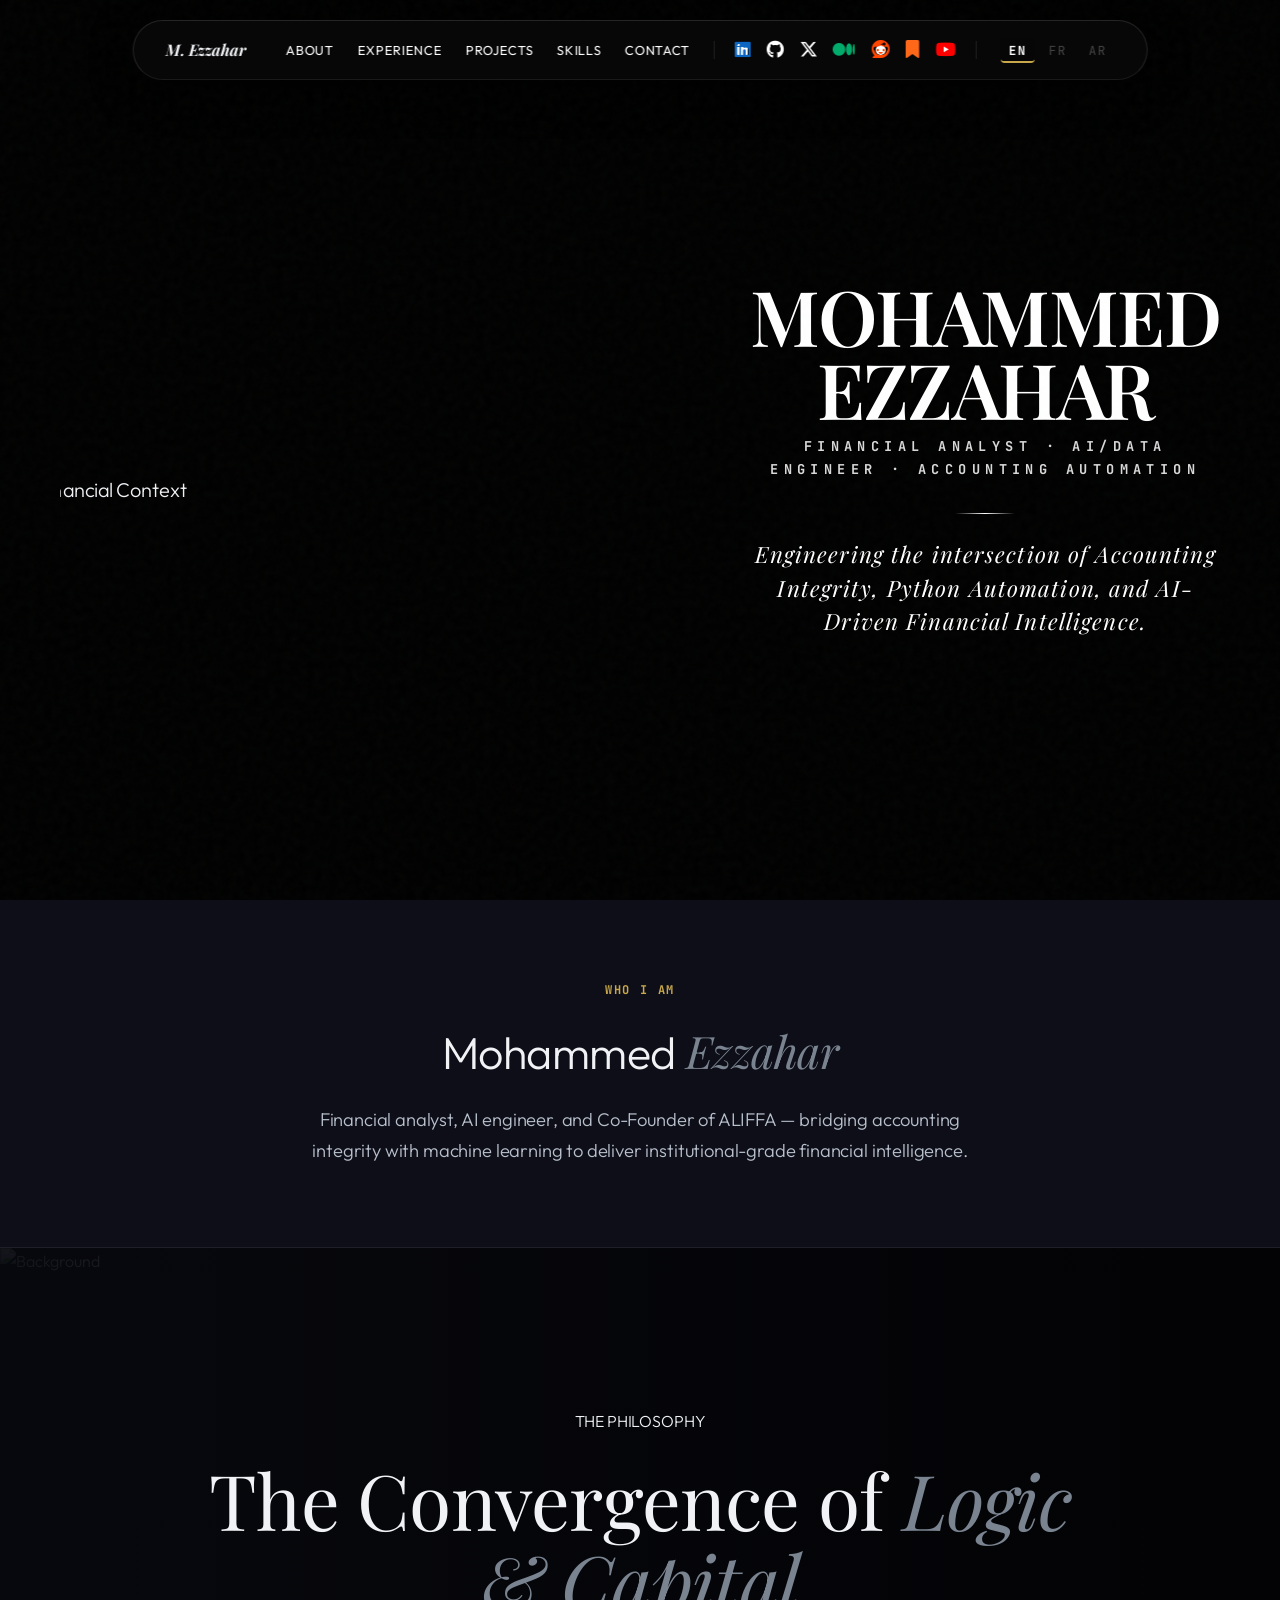
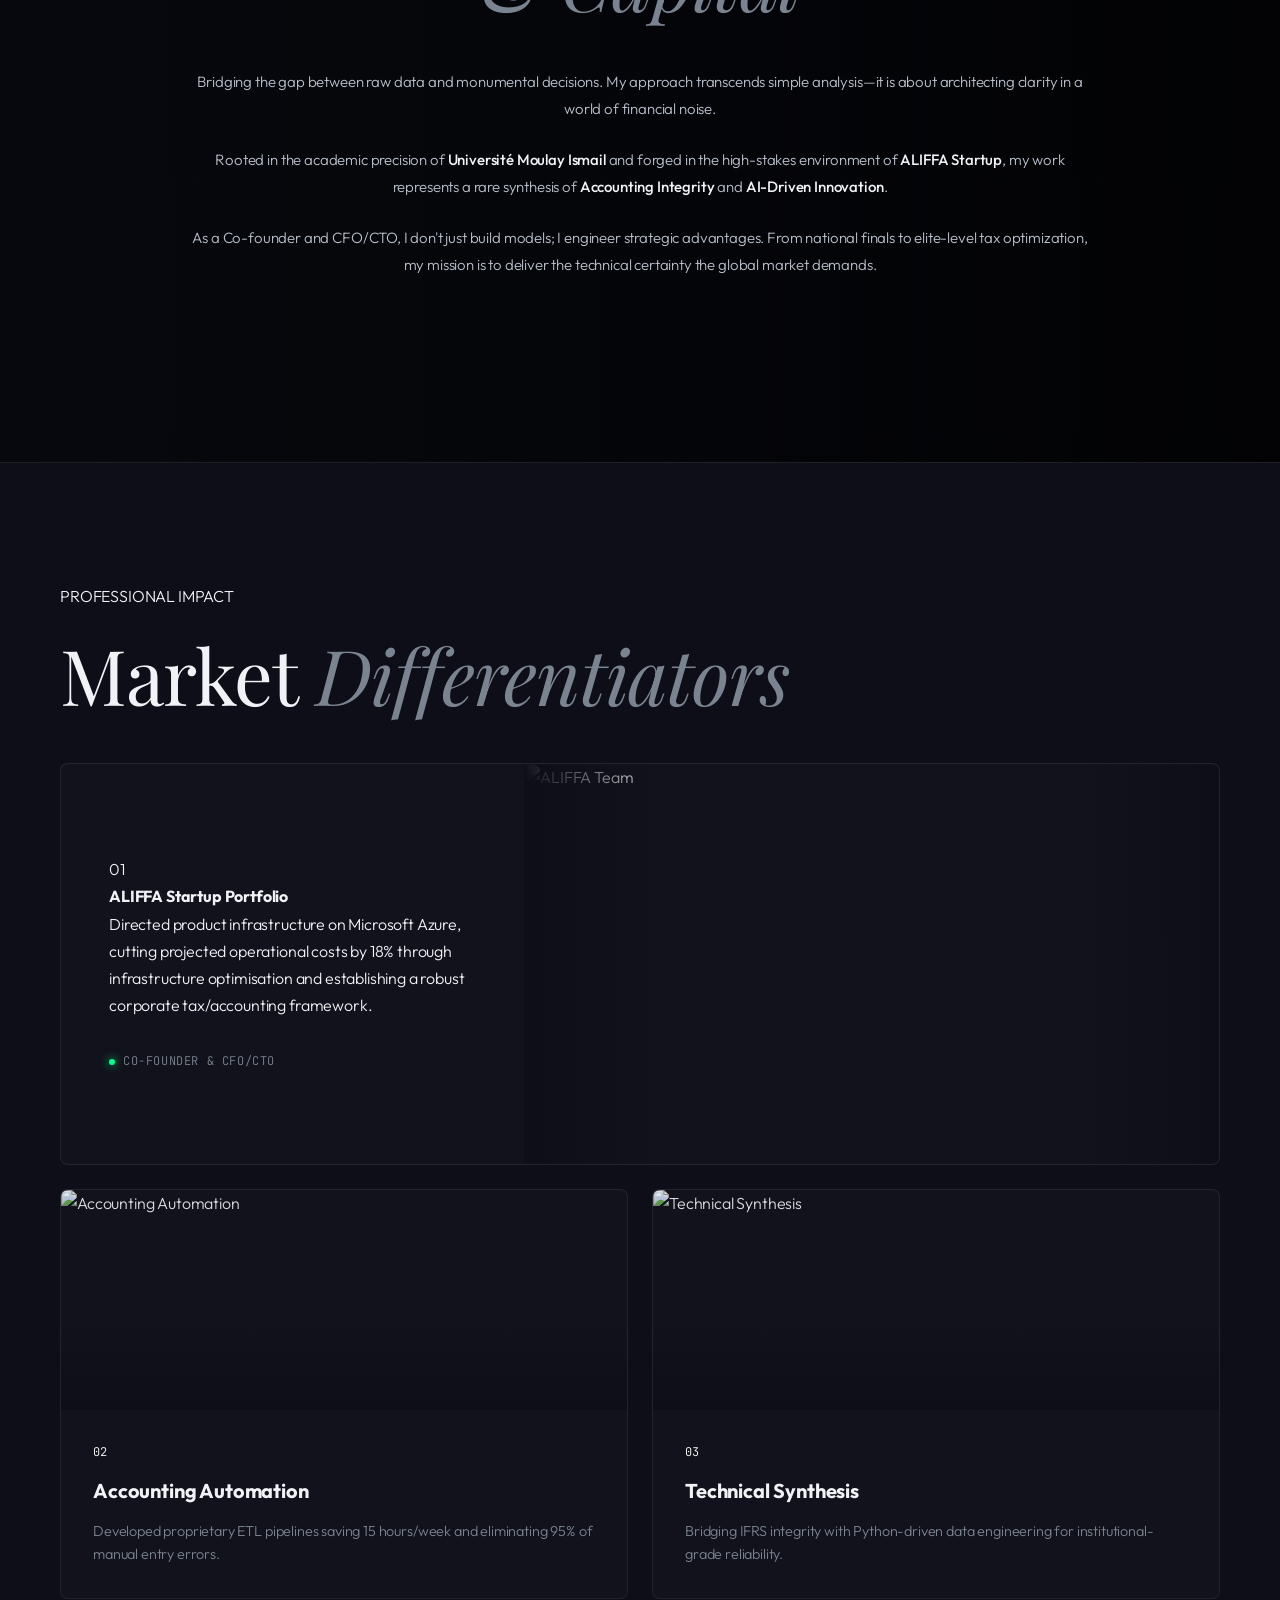
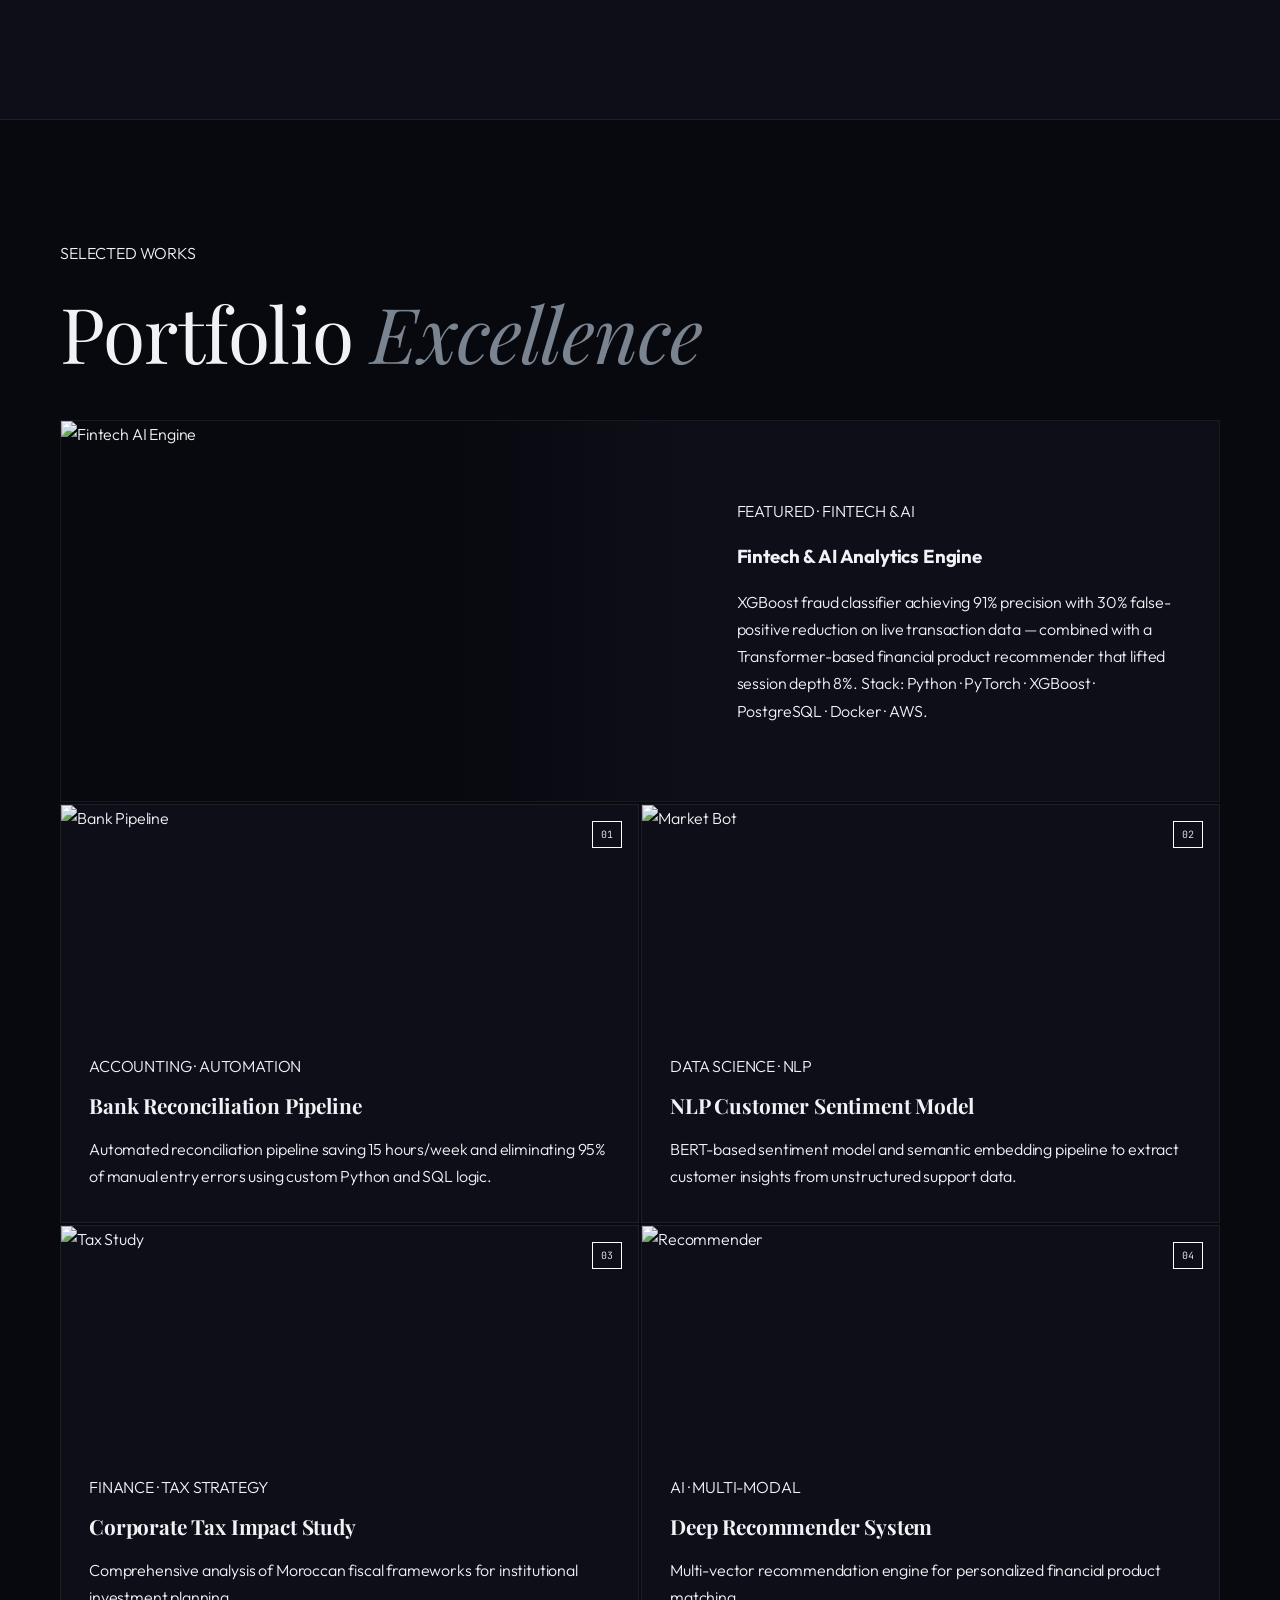
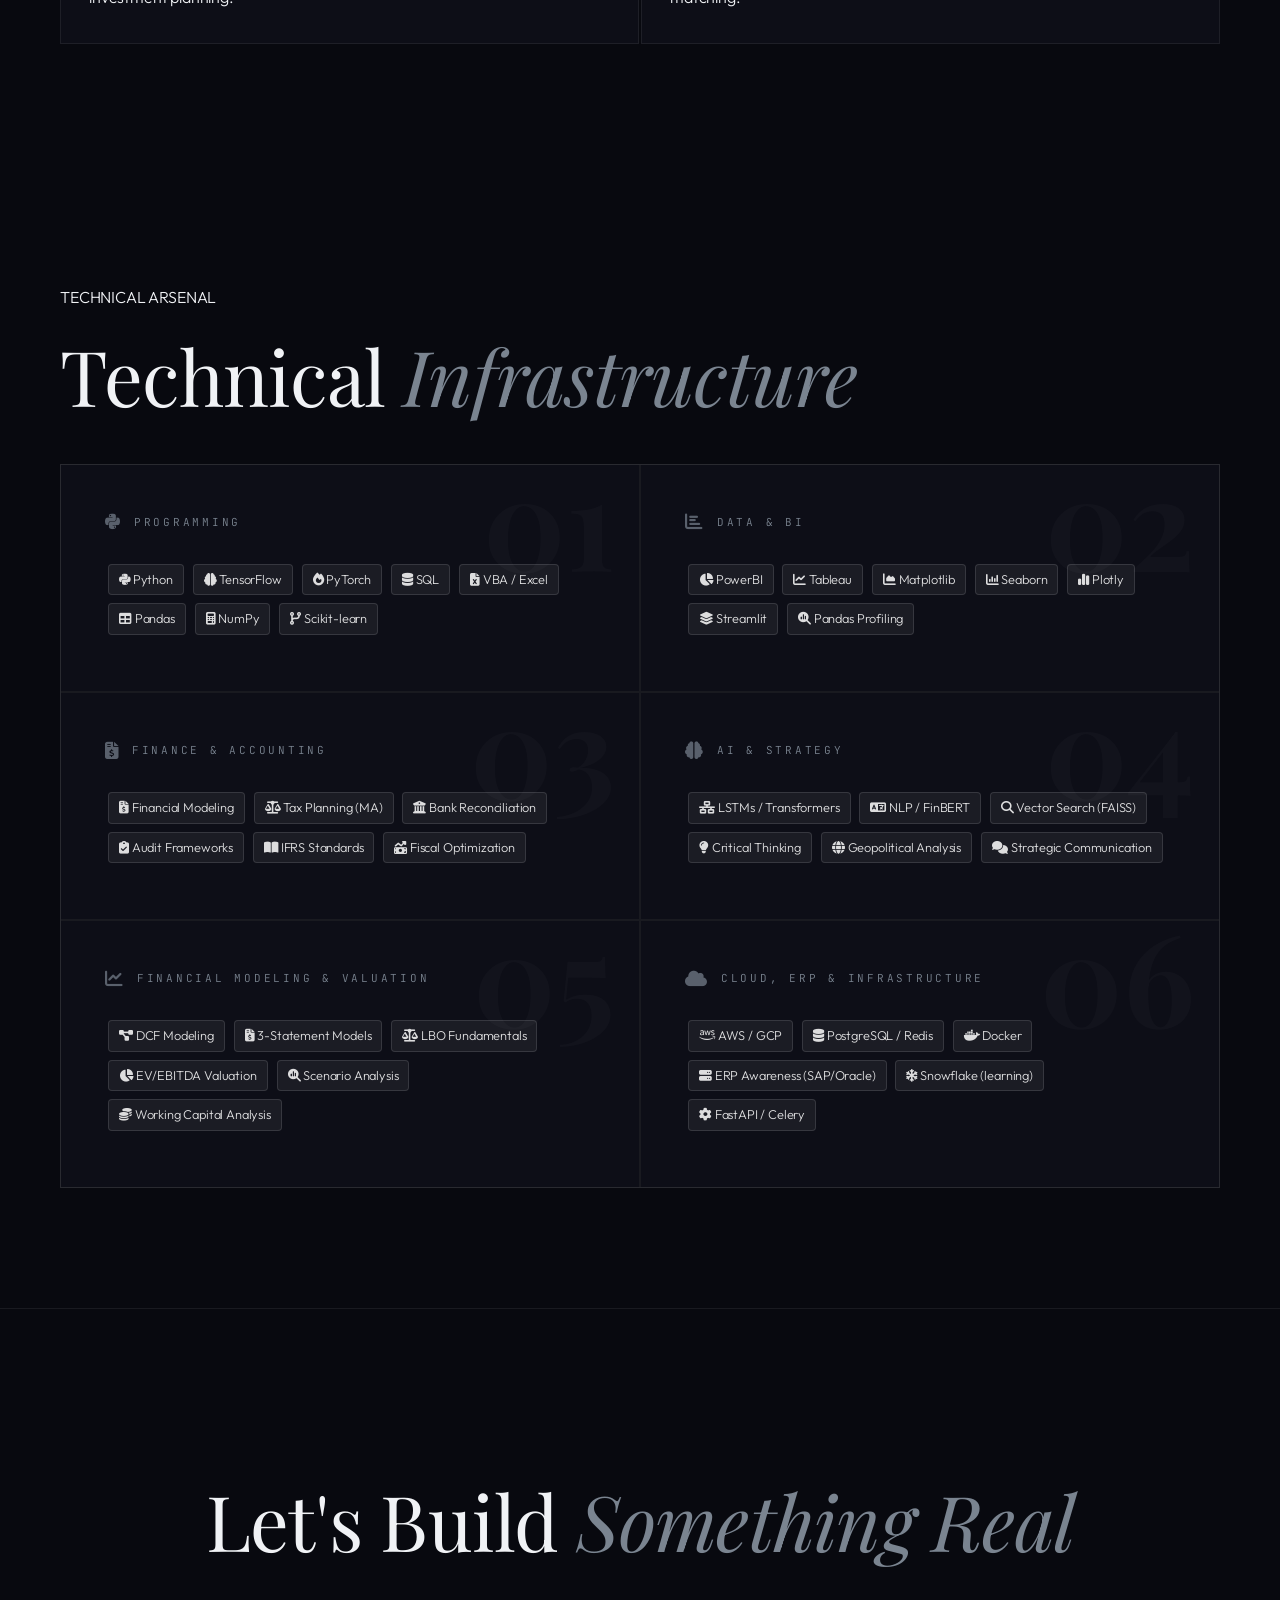
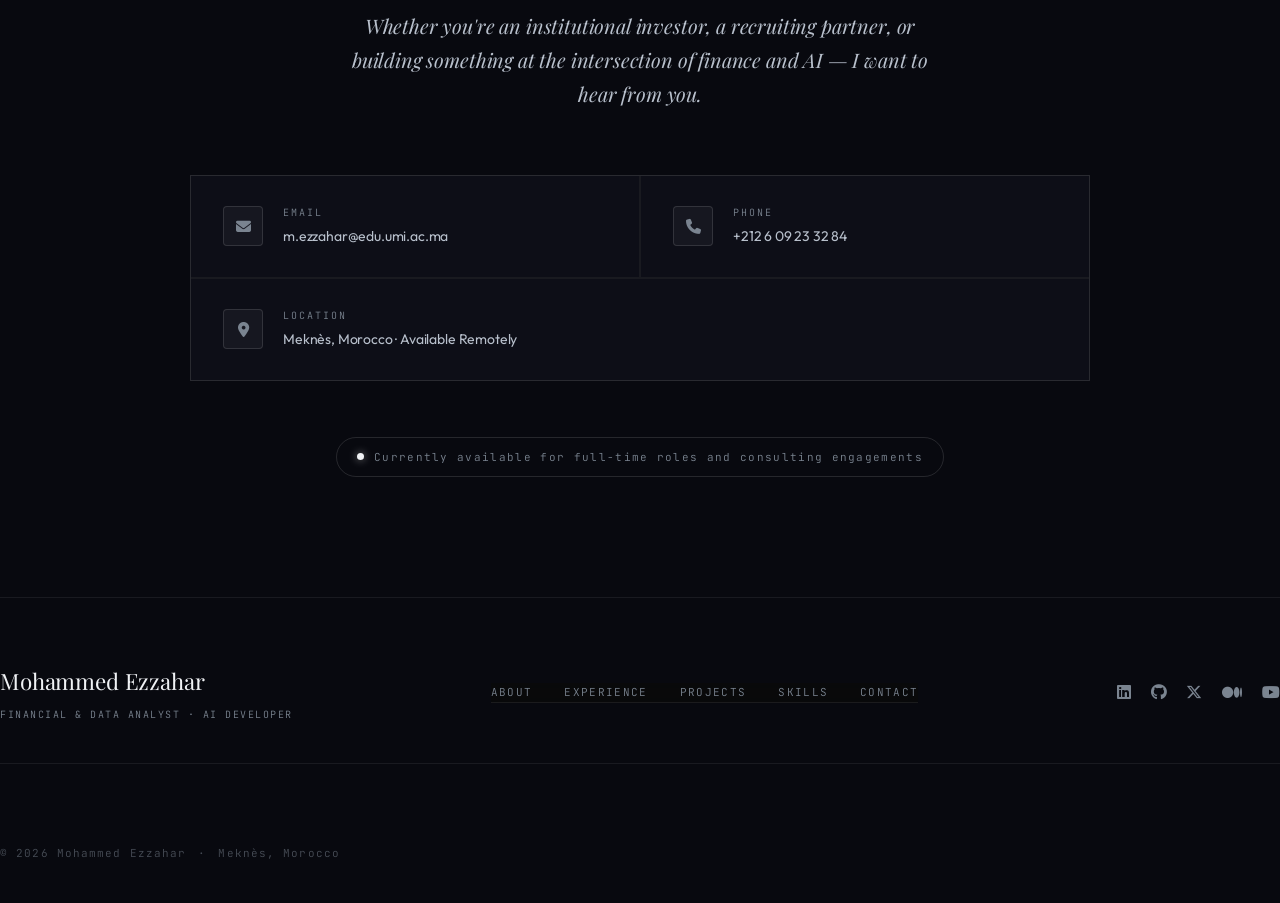
==== code/index.html @ 5ca1b1ca "feat: implement distinct desktop/mobile headers and clean up stale files" ====
<!DOCTYPE html>
<html lang="ar" dir="rtl" class="lang-ar">

<head>
    <!-- Language and Direction Sync -->
    <script>
        (function() {
            const savedLang = localStorage.getItem('lang') || 'en';
            document.documentElement.lang = savedLang;
            document.documentElement.dir = savedLang === 'ar' ? 'rtl' : 'ltr';
            if (savedLang === 'ar') {
                document.documentElement.classList.add('lang-ar');
            } else {
                document.documentElement.classList.remove('lang-ar');
            }
        })();
    </script>
    <link href="https://fonts.googleapis.com/css2?family=Tajawal:wght@300;400;500;700&display=swap" rel="stylesheet">
    
    <meta charset="UTF-8">
    <meta name="viewport" content="width=device-width, initial-scale=1.0">
    <title>Mohammed Ezzahar | Financial &amp; Data Analyst</title>
    <meta name="description"
        content="Mohammed Ezzahar — Financial &amp; Data Analyst specializing in AI Modeling and Accounting.">

    <!-- Open Graph -->
    <meta property="og:title" content="Mohammed Ezzahar | Financial &amp; Data Analyst">
    <meta property="og:image" content="cinematic_3_boardroom.png">
    <meta property="og:description" content="Mastery in Accounting &amp; AI Modeling">

    <link rel="icon" href="youtube_art/logo.png" type="image/png">

    <!-- Fonts -->
    <link rel="stylesheet" href="styles.css?v=1.3">
    <!-- Icons -->
    <link rel="stylesheet" href="https://cdnjs.cloudflare.com/ajax/libs/font-awesome/6.5.1/css/all.min.css">
</head>

<body>
    <!-- Global Elements -->
    <div class="grain-overlay"></div>

    <!-- Desktop Header -->
    <header id="desktop-header"></header>

    <!-- Mobile Header & Drawer -->
    <header id="mobile-header"></header>


    <!-- Section 1: Hero -->
    <section class="hero" id="hero">
        <div class="hero-bg" id="hero-parallax">
            <img src="cinematic_3_boardroom.png" alt="Financial Context">
        </div>
        <div class="hero-overlay"></div>

        <div class="container hero-container">
            <div class="hero-text">
                <h1 class="hero-name fade-up">
                    <span class="name-first" data-i18n="hero_name_first">MOHAMMED</span>
                    <span class="name-last" data-i18n="hero_name_last">EZZAHAR</span>
                </h1>
                <div class="hero-job-eyebrow fade-up" data-i18n="hero_eyebrow">Financial &amp; Data Analyst</div>
                <div class="hero-divider fade-up"></div>
                <p class="hero-tagline-text fade-up" data-i18n="hero_tagline">Mastery in Accounting &amp; AI Modeling
                </p>
            </div>
        </div>

    </section>


    <!-- Section 2: About -->
        <!-- Section 1.5: About -->
    <section id="about" class="about-section">
      <div class="container">
        <span class="section-label" data-i18n="about_label">WHO I AM</span>
        <h2 data-i18n="about_title">Mohammed <em>Ezzahar</em></h2>
        <p data-i18n="about_body">
          Financial analyst, AI engineer, and Co-Founder of ALIFFA —
          bridging accounting integrity with machine learning to deliver
          institutional-grade financial intelligence.
        </p>
      </div>
    </section>

    <section id="philosophy" class="about-full-bleed">
        <div class="about-bg">
            <img src="cinematic_1_wallstreet.png" alt="Background">
        </div>
        <div class="about-overlay"></div>
        <div class="container about-grid">
            <div class="about-text fade-up">
                <div class="eyebrow" data-i18n="about_eyebrow">THE PHILOSOPHY</div>
                <h2 data-i18n="about_h2">The Convergence of <em>Logic &amp; Capital</em></h2>
                <p class="text-lead" data-i18n="about_lead">Bridge the gap between raw data and monumental decisions. My
                    approach transcends simple analysis—it is about architecting clarity in a world of financial noise.
                </p>

                <p data-i18n="about_p1">Rooted in the academic precision of <strong>Université Moulay Ismail</strong>
                    and forged in the high-stakes environment of <strong>ALIFFA Startup</strong>, my work represents a
                    rare synthesis of <strong>Accounting Integrity</strong> and <strong>AI-Driven Innovation</strong>.
                </p>

                <p data-i18n="about_p2">As a Co-founder and CFO/CTO, I don't just build models; I engineer strategic
                    advantages. From national finals to elite-level tax optimization, my mission is to deliver the
                    technical certainty the global market demands.</p>

                

            </div>
        </div>
    </section>

    <!-- Section 3: Experience (Methodology) -->
    <section id="experience" class="methodology-v2">
        <div class="container">
            <div class="eyebrow fade-up" data-i18n="exp_eyebrow">PROFESSIONAL IMPACT</div>
            <h2 class="fade-up" data-i18n="exp_h2">Market <em>Differentiators</em></h2>
            
            <div class="method-featured fade-up">
                <div class="mf-content">
                    <span class="m-num">01</span>
                    <h4 data-i18n="exp_1_title">ALIFFA Startup Portfolio</h4>
                    <p data-i18n="exp_1_p">Directed product infrastructure on Microsoft Azure, cutting projected operational costs by 18% and establishing a robust accounting framework.</p>
                    <div class="mf-status">
                        <span class="status-dot"></span>
                        <span data-i18n="exp_status">Co-Founder & CFO/CTO</span>
                    </div>
                </div>
                <div class="mf-image">
                    <img src="aliffa_experience.jpg" alt="ALIFFA Team">
                    <div class="mf-overlay"></div>
                </div>
            </div>

            <div class="method-grid-v2">
                <div class="method-card-v3 fade-up">
                    <div class="mc-image">
                        <img src="accounting_experience.png" alt="Accounting Automation">
                        <div class="mf-overlay"></div>
                    </div>
                    <div class="mc-content">
                        <span class="m-num">02</span>
                        <h4 data-i18n="exp_2_title">Accounting Automation</h4>
                        <p data-i18n="exp_2_p">Developed proprietary ETL pipelines saving 15 hours/week and eliminating 95% of manual entry errors.</p>
                    </div>
                </div>
                <div class="method-card-v3 fade-up">
                    <div class="mc-image">
                        <img src="synthesis_experience.png" alt="Technical Synthesis">
                        <div class="mf-overlay"></div>
                    </div>
                    <div class="mc-content">
                        <span class="m-num">03</span>
                        <h4 data-i18n="exp_3_title">Technical Synthesis</h4>
                        <p data-i18n="exp_3_p">Bridging IFRS integrity with Python-driven data engineering for institutional-grade reliability.</p>
                    </div>
                </div>
            </div>
        </div>
    </section>


    <!-- Section 4: Projects -->
    <section id="projects" class="projects">
        <div class="container">
            <div class="eyebrow fade-up" data-i18n="projects_eyebrow">SELECTED WORKS</div>
            <h2 class="fade-up" data-i18n="projects_h2">Portfolio <em>Excellence</em></h2>

            <div class="featured-project fade-up">
                <div class="f-img">
                    <img src="cinematic_4_tradingdesk.png" alt="Fintech AI Engine">
                </div>
                <a href="https://github.com/mohammedezzahar/MyProjects/blob/main/FinTech-Fraud-Detection.md" class="f-content">
                    <div class="eyebrow" data-i18n="proj_f_eyebrow">FEATURED · FINTECH &amp; AI</div>
                    <h3 data-i18n="proj_f_title">Fintech &amp; AI Analytics Engine</h3>
                    <p class="text-mid" data-i18n="proj_f_p">XGBoost fraud classifier achieving 91% precision with 30% false-positive reduction on live transaction data — combined with a Transformer-based financial product recommender that lifted session depth 8%. Stack: Python · PyTorch · XGBoost · PostgreSQL · Docker · AWS.</p>
                </a>
            </div>

            <div class="projects-grid">
                <a href="https://github.com/mohammedezzahar/MyProjects/blob/main/Bank-Reconciliation-Pipeline.md" class="p-card fade-up">
                    <div class="p-img">
                        <div class="p-badge">01</div>
                        <img src="cinematic_wide_2.png" alt="Bank Pipeline">
                    </div>
                    <div class="p-info">
                        <div class="eyebrow" data-i18n="proj_1_eyebrow">ACCOUNTING · AUTOMATION</div>
                        <h4 data-i18n="proj_1_title">Bank Reconciliation Pipeline</h4>
                        <p class="text-mid" data-i18n="proj_1_p">Automated reconciliation pipeline saving 15 hours/week and eliminating 95% of manual entry errors using custom Python and SQL logic.</p>
                    </div>
                </a>
                <a href="https://github.com/mohammedezzahar/MyProjects/blob/main/NLP-Market-Bot.md" class="p-card fade-up">
                    <div class="p-img">
                        <div class="p-badge">02</div>
                        <img src="cinematic_1_wallstreet.png" alt="Market Bot">
                    </div>
                    <div class="p-info">
                        <div class="eyebrow" data-i18n="proj_2_eyebrow">DATA SCIENCE · NLP</div>
                        <h4 data-i18n="proj_2_title">NLP Customer Sentiment Model</h4>
                        <p class="text-mid" data-i18n="proj_2_p">BERT-based generation model and semantic embedding pipeline for customer insight extraction.</p>
                    </div>
                </a>
                <a href="https://github.com/mohammedezzahar/MyProjects/blob/main/Corporate-Tax-Impact-Study.md" class="p-card fade-up">
                    <div class="p-img">
                        <div class="p-badge">03</div>
                        <img src="cinematic_3_boardroom.png" alt="Tax Study">
                    </div>
                    <div class="p-info">
                        <div class="eyebrow" data-i18n="proj_3_eyebrow">FINANCE · TAX STRATEGY</div>
                        <h4 data-i18n="proj_3_title">Corporate Tax Impact Study</h4>
                        <p class="text-mid" data-i18n="proj_3_p">Comprehensive analysis of Moroccan fiscal frameworks
                            for institutional investment planning.</p>
                    </div>
                </a>
                <a href="https://github.com/mohammedezzahar/MyProjects/blob/main/Deep-Recommender-System.md" class="p-card fade-up">
                    <div class="p-img">
                        <div class="p-badge">04</div>
                        <img src="cinematic_wide_3.png" alt="Recommender">
                    </div>
                    <div class="p-info">
                        <div class="eyebrow" data-i18n="proj_4_eyebrow">AI · MULTI-MODAL</div>
                        <h4 data-i18n="proj_4_title">Deep Recommender System</h4>
                        <p class="text-mid" data-i18n="proj_4_p">Multi-vector recommendation engine for personalized
                            financial product matching.</p>
                    </div>
                </a>
            </div>
        </div>
    </section>

    <!-- Section 5: Skills -->
    <section id="skills" class="skills-section">
        <div class="container">
            <div class="eyebrow fade-up" data-i18n="skills_eyebrow">TECHNICAL ARSENAL</div>
            <h2 class="fade-up" data-i18n="skills_h2">Technical <em>Infrastructure</em></h2>

            <div class="skills-grid-v2">

                <div class="skill-group-v2 fade-up">
                    <span class="sg-counter">01</span>
                    <div class="sg-header">
                        <i class="fa-brands fa-python"></i>
                        <span class="sg-title" data-i18n="skills_g1">Programming</span>
                    </div>
                    <div class="skill-tags">
                        <span class="skill-tag sg-tag--strong"><i class="fa-brands fa-python"></i> <span data-i18n="skill_python">Python</span></span>
                        <span class="skill-tag sg-tag--strong"><i class="fa-solid fa-brain"></i> <span data-i18n="skill_tensorflow">TensorFlow</span></span>
                        <span class="skill-tag sg-tag--strong"><i class="fa-solid fa-fire"></i> <span data-i18n="skill_pytorch">PyTorch</span></span>
                        <span class="skill-tag"><i class="fa-solid fa-database"></i> <span data-i18n="skill_sql">SQL</span></span>
                        <span class="skill-tag"><i class="fa-solid fa-file-excel"></i> <span data-i18n="skill_excel">VBA / Excel</span></span>
                        <span class="skill-tag"><i class="fa-solid fa-table"></i> <span data-i18n="skill_pandas">Pandas</span></span>
                        <span class="skill-tag"><i class="fa-solid fa-calculator"></i> <span data-i18n="skill_numpy">NumPy</span></span>
                        <span class="skill-tag"><i class="fa-solid fa-code-branch"></i> <span data-i18n="skill_scikit">Scikit-learn</span></span>
                    </div>
                </div>

                <div class="skill-group-v2 fade-up">
                    <span class="sg-counter">02</span>
                    <div class="sg-header">
                        <i class="fa-solid fa-chart-bar"></i>
                        <span class="sg-title" data-i18n="skills_g2">Data &amp; BI</span>
                    </div>
                    <div class="skill-tags">
                        <span class="skill-tag sg-tag--strong"><i class="fa-solid fa-chart-pie"></i> <span data-i18n="skill_powerbi">PowerBI</span></span>
                        <span class="skill-tag sg-tag--strong"><i class="fa-solid fa-chart-line"></i> <span data-i18n="skill_tableau">Tableau</span></span>
                        <span class="skill-tag"><i class="fa-solid fa-chart-area"></i> <span data-i18n="skill_matplotlib">Matplotlib</span></span>
                        <span class="skill-tag"><i class="fa-solid fa-chart-column"></i> <span data-i18n="skill_seaborn">Seaborn</span></span>
                        <span class="skill-tag"><i class="fa-solid fa-chart-simple"></i> <span data-i18n="skill_plotly">Plotly</span></span>
                        <span class="skill-tag"><i class="fa-solid fa-layer-group"></i> <span data-i18n="skill_streamlit">Streamlit</span></span>
                        <span class="skill-tag"><i class="fa-solid fa-magnifying-glass-chart"></i> <span data-i18n="skill_pandas_profiling">Pandas Profiling</span></span>
                    </div>
                </div>

                <div class="skill-group-v2 fade-up">
                    <span class="sg-counter">03</span>
                    <div class="sg-header">
                        <i class="fa-solid fa-file-invoice-dollar"></i>
                        <span class="sg-title" data-i18n="skills_g3">Finance &amp; Accounting</span>
                    </div>
                    <div class="skill-tags">
                        <span class="skill-tag sg-tag--strong"><i class="fa-solid fa-file-invoice-dollar"></i> <span data-i18n="skill_modeling">Financial Modeling</span></span>
                        <span class="skill-tag sg-tag--strong"><i class="fa-solid fa-scale-balanced"></i> <span data-i18n="skill_tax">Tax Planning (MA)</span></span>
                        <span class="skill-tag"><i class="fa-solid fa-building-columns"></i> <span data-i18n="skill_reconciliation">Bank Reconciliation</span></span>
                        <span class="skill-tag"><i class="fa-solid fa-clipboard-check"></i> <span data-i18n="skill_audit">Audit Frameworks</span></span>
                        <span class="skill-tag"><i class="fa-solid fa-book-open"></i> <span data-i18n="skill_ifrs">IFRS Standards</span></span>
                        <span class="skill-tag"><i class="fa-solid fa-money-bill-trend-up"></i> <span data-i18n="skill_fiscal_opt">Fiscal Optimization</span></span>
                    </div>
                </div>

                <div class="skill-group-v2 fade-up">
                    <span class="sg-counter">04</span>
                    <div class="sg-header">
                        <i class="fa-solid fa-brain"></i>
                        <span class="sg-title" data-i18n="skills_g4">AI &amp; Strategy</span>
                    </div>
                    <div class="skill-tags">
                        <span class="skill-tag sg-tag--strong"><i class="fa-solid fa-network-wired"></i> <span data-i18n="skill_lstm_trans">LSTMs / Transformers</span></span>
                        <span class="skill-tag sg-tag--strong"><i class="fa-solid fa-language"></i> <span data-i18n="skill_nlp_finbert">NLP / FinBERT</span></span>
                        <span class="skill-tag"><i class="fa-solid fa-magnifying-glass"></i> <span data-i18n="skill_vector_search">Vector Search (FAISS)</span></span>
                        <span class="skill-tag"><i class="fa-solid fa-lightbulb"></i> <span data-i18n="skill_critical">Critical Thinking</span></span>
                        <span class="skill-tag"><i class="fa-solid fa-globe"></i> <span data-i18n="skill_geopolitical">Geopolitical Analysis</span></span>
                        <span class="skill-tag"><i class="fa-solid fa-comments"></i> <span data-i18n="skill_strategic_comm">Strategic Communication</span></span>
                    </div>
                </div>

                <div class="skill-group-v2 fade-up">
                    <span class="sg-counter">05</span>
                    <div class="sg-header">
                        <i class="fa-solid fa-chart-line"></i>
                        <span class="sg-title" data-i18n="skills_g5">Financial Modeling & Valuation</span>
                    </div>
                    <div class="skill-tags">
                        <span class="skill-tag sg-tag--strong"><i class="fa-solid fa-diagram-project"></i> <span data-i18n="skill_dcf">DCF Modeling</span></span>
                        <span class="skill-tag sg-tag--strong"><i class="fa-solid fa-file-invoice-dollar"></i> <span data-i18n="skill_three_statement">3-Statement Models</span></span>
                        <span class="skill-tag"><i class="fa-solid fa-scale-balanced"></i> <span data-i18n="skill_lbo">LBO Fundamentals</span></span>
                        <span class="skill-tag"><i class="fa-solid fa-chart-pie"></i> <span data-i18n="skill_ev_ebitda">EV/EBITDA Valuation</span></span>
                        <span class="skill-tag"><i class="fa-solid fa-magnifying-glass-chart"></i> <span data-i18n="skill_scenario">Scenario Analysis</span></span>
                        <span class="skill-tag"><i class="fa-solid fa-coins"></i> <span data-i18n="skill_working_capital">Working Capital Analysis</span></span>
                    </div>
                </div>

                <div class="skill-group-v2 fade-up">
                    <span class="sg-counter">06</span>
                    <div class="sg-header">
                        <i class="fa-solid fa-cloud"></i>
                        <span class="sg-title" data-i18n="skills_g6">Cloud, ERP & Infrastructure</span>
                    </div>
                    <div class="skill-tags">
                        <span class="skill-tag sg-tag--strong"><i class="fa-brands fa-aws"></i> <span data-i18n="skill_aws_gcp">AWS / GCP</span></span>
                        <span class="skill-tag sg-tag--strong"><i class="fa-solid fa-database"></i> <span data-i18n="skill_postgres_redis">PostgreSQL / Redis</span></span>
                        <span class="skill-tag"><i class="fa-brands fa-docker"></i> <span data-i18n="skill_docker">Docker</span></span>
                        <span class="skill-tag"><i class="fa-solid fa-server"></i> <span data-i18n="skill_erp">ERP Awareness (SAP/Oracle)</span></span>
                        <span class="skill-tag"><i class="fa-solid fa-snowflake"></i> <span data-i18n="skill_snowflake">Snowflake (learning)</span></span>
                        <span class="skill-tag"><i class="fa-solid fa-gear"></i> <span data-i18n="skill_fastapi_celery">FastAPI / Celery</span></span>
                    </div>
                </div>

            </div>
        </div>
    </section>

    <!-- Section 6: Contact -->
    <section id="contact" class="contact-section">
        <div class="container contact-container">
            <div class="eyebrow fade-up" data-i18n="contact_eyebrow">OPEN TO OPPORTUNITIES</div>
            <h2 class="fade-up" data-i18n="contact_h2">Let's Build <em>Something Real</em></h2>
            <p class="contact-lead fade-up" data-i18n="contact_lead">
                Whether you're an institutional investor, a recruiting partner,
                or building something at the intersection of finance and AI —
                I want to hear from you.
            </p>

            <div class="contact-grid fade-up">

                <a href="mailto:m.ezzahar@edu.umi.ac.ma" class="contact-item">
                    <div class="ci-icon"><i class="fa-solid fa-envelope"></i></div>
                    <div class="ci-body">
                        <span class="ci-label" data-i18n="ci_label_email">EMAIL</span>
                        <span class="ci-value" dir="ltr">m.ezzahar@edu.umi.ac.ma</span>
                    </div>
                    <i class="fa-solid fa-arrow-up-right ci-arrow"></i>
                </a>

                <a href="tel:+212609233284" class="contact-item">
                    <div class="ci-icon"><i class="fa-solid fa-phone"></i></div>
                    <div class="ci-body">
                        <span class="ci-label" data-i18n="ci_label_phone">PHONE</span>
                        <span class="ci-value" dir="ltr">+212 6 09 23 32 84</span>
                    </div>
                    <i class="fa-solid fa-arrow-up-right ci-arrow"></i>
                </a>

                <div class="contact-item contact-item--static">
                    <div class="ci-icon"><i class="fa-solid fa-location-dot"></i></div>
                    <div class="ci-body">
                        <span class="ci-label" data-i18n="ci_label_location">LOCATION</span>
                        <span class="ci-value" data-i18n="contact_location">Meknès, Morocco · Available Remotely</span>
                    </div>
                </div>



            </div>

            <div class="contact-availability fade-up">
                <span class="avail-dot"></span>
                <span data-i18n="contact_avail">Currently available for full-time roles and consulting
                    engagements</span>
            </div>
        </div>
    </section>

    <!-- Footer -->
    <footer class="footer">
        <div class="container">
            <div class="footer-inner">
                <div class="footer-brand">
                    <span class="footer-name" data-i18n="footer_brand_name">Mohammed Ezzahar</span>
                    <span class="footer-role" data-i18n="footer_role">Financial &amp; Data Analyst · AI Developer</span>
                </div>
                <nav class="footer-links">
                    <a href="#about" data-i18n="nav_about_short">About</a>
                    <a href="#experience" data-i18n="nav_experience">Methodology</a>
                    <a href="#projects" data-i18n="nav_projects_short">Projects</a>
                    <a href="#skills" data-i18n="nav_skills_short">Skills</a>
                    <a href="#contact" data-i18n="nav_contact_short">Contact</a>
                </nav>
                <div class="footer-socials">
                    <a href="https://www.linkedin.com/in/mohammedezzahar" target="_blank"
                        class="social-linkedin"><i class="fa-brands fa-linkedin"></i></a>
                    <a href="https://github.com/mohammedezzahar" target="_blank" class="social-github"><i
                            class="fa-brands fa-github"></i></a>
                    <a href="https://x.com/MohammedEzzahar" target="_blank" class="social-x"><i
                            class="fa-brands fa-x-twitter"></i></a>
                    <a href="https://medium.com/@mohammedezzahar278" target="_blank" class="social-medium"><i
                            class="fa-brands fa-medium"></i></a>
                    <a href="https://www.youtube.com/@MohammedEzzahar-g1o" target="_blank" class="social-youtube"><i
                            class="fa-brands fa-youtube"></i></a>
                </div>
            </div>
            <div class="footer-bottom">
                <span class="copyright" data-i18n="footer_copyright">© 2026 Mohammed Ezzahar</span>
                <span class="dot">·</span>
                <span data-i18n="footer_location">Meknès, Morocco</span>
            </div>
        </div>
    </footer>


    <script src="navConfig.js"></script>
    <script src="translations.js?v=1.3"></script>
    <script src="script.js?v=1.3"></script>
</body>

</html>
---- code/styles.css ----
@import url('https://fonts.googleapis.com/css2?family=Outfit:wght@300;400;500;600;700&family=Cairo:wght@400;600;700&family=Tajawal:wght@400;500;700&family=IBM+Plex+Sans+Arabic:wght@400;500;700&family=Reem+Kufi:wght@400;700&family=Kufam:wght@400;700&family=El+Messiri:wght@400;700&family=Playfair+Display:ital,wght@0,400;0,700;1,400;1,700&family=JetBrains+Mono:wght@300;400&display=swap');

:root {
    /* Color Palette - Monochrome Luxury */
    --bg: #08090F;
    --bg-2: #0D0E17;
    --bg-3: #11131E;
    --border: rgba(255, 255, 255, 0.07);
    --border-m: rgba(255, 255, 255, 0.12);
    --text: #F0F2F5;
    --text-dim: #7A8490;
    --text-mid: #B8C0CC;
    --accent: #FFFFFF;
    /* Shift to Pure White */
    --accent-dim: rgba(255, 255, 255, 0.15);
    --accent-glow: rgba(255, 255, 255, 0.35);
    --warn: #D1D5DB;
    /* Silver/Gray */
    --warm: #E5E7EB;
    /* Lighter Silver */

    /* Typography - Rebuilt for Luxury Finance */
    --font-display: 'Outfit', sans-serif;
    --font-editorial: 'Playfair Display', serif;
    --font-tech: 'JetBrains Mono', monospace;
    --font-body: 'Outfit', sans-serif;
    --font-arabic: 'IBM Plex Sans Arabic', 'Tajawal', 'Cairo', sans-serif;

    /* Spacing */
    --padding-global: 60px;
    --section-padding: 120px;
    --container-max: 1280px;
}

/* Base Styles */
* {
    margin: 0;
    padding: 0;
    box-sizing: border-box;
}

html {
    scroll-behavior: smooth;
    background-color: var(--bg);
    overflow-x: hidden;
}

body {
    background-color: var(--bg);
    color: var(--text);
    font-family: var(--font-body);
    font-weight: 300;
    line-height: 1.7;
    /* Increased for readability */
    -webkit-font-smoothing: antialiased;
    letter-spacing: -0.01em;
}

section {
    position: relative;
    padding: var(--section-padding) var(--padding-global);
    overflow: hidden;
}

.container {
    max-width: var(--container-max);
    margin: 0 auto;
    position: relative;
    z-index: 10;
}

a {
    text-decoration: none;
    color: inherit;
    transition: 0.3s cubic-bezier(0.16, 1, 0.3, 1);
}

ul {
    list-style: none;
}

img {
    max-width: 100%;
    display: block;
}


/* Grain Overlay */
.grain-overlay {
    position: fixed;
    top: 0;
    left: 0;
    width: 100%;
    height: 100%;
    background: url("data:image/svg+xml,%3Csvg viewBox='0 0 180 180' xmlns='http://www.w3.org/2000/svg'%3E%3Cfilter id='noiseFilter'%3E%3CfeTurbulence type='fractalNoise' baseFrequency='0.65' numOctaves='3' stitchTiles='stitch'/%3E%3C/filter%3E%3Crect width='100%25' height='100%25' filter='url(%23noiseFilter)'/%3E%3C/svg%3E");
    opacity: 0.028;
    pointer-events: none;
    z-index: 9990;
}

/* Animations */
.fade-up {
    opacity: 0;
    transform: translateY(36px);
    transition: opacity 0.9s cubic-bezier(0.16, 1, 0.3, 1), transform 0.9s cubic-bezier(0.16, 1, 0.3, 1);
}

.fade-up.visible {
    opacity: 1;
    transform: translateY(0);
}


@keyframes breatheGlow {

    0%,
    100% {
        text-shadow: 0 0 0px var(--text);
    }

    50% {
        text-shadow: 0 0 25px rgba(255, 255, 255, 0.4), 0 0 50px rgba(255, 255, 255, 0.1);
    }
}

@keyframes blink {

    0%,
    100% {
        opacity: 1;
    }

    50% {
        opacity: 0.3;
    }
}

@keyframes marquee {
    0% {
        transform: translateX(0);
    }

    100% {
        transform: translateX(-50%);
    }
}

/* --- GLOBAL NAVIGATION PILL (Fixed Top) --- */
.hero-nav-pill {
    position: fixed;
    top: 20px;
    left: 50%;
    transform: translateX(-50%);
    background: rgba(8, 9, 15, 0.92);
    backdrop-filter: blur(12px);
    -webkit-backdrop-filter: blur(12px);
    border: 1px solid rgba(255, 255, 255, 0.12);
    border-radius: 100px;
    padding: 10px 32px;
    display: flex;
    align-items: center;
    gap: 24px;
    z-index: 10000;
    box-shadow: 0 10px 40px rgba(0, 0, 0, 0.6);
    max-width: calc(100vw - 40px);
    width: max-content;
    flex-wrap: nowrap;
    overflow: hidden;
    white-space: nowrap;
    transition: 0.5s cubic-bezier(0.16, 1, 0.3, 1);
}

.nav-logo {
    display: none;
}

@keyframes navFloat {

    0%,
    100% {
        transform: translate(-50%, 0);
    }

    50% {
        transform: translate(-50%, -4px);
    }
}

.pill-links {
    display: flex;
    align-items: center;
    gap: 12px;
}

.pill-links a {
    font-family: var(--font-tech);
    font-size: 12.5px;
    font-weight: 700;
    color: #ffffff !important;
    text-transform: uppercase;
    letter-spacing: 0.1em;
    display: flex;
    align-items: center;
    gap: 4px;
    transition: color 0.3s;
}

.pill-links a:hover {
    color: #ffffff !important;
}

.pill-divider {
    width: 1px;
    height: 14px;
    background: rgba(0, 0, 0, 0.2);
}

.pill-socials {
    display: flex;
    align-items: center;
    gap: 16px;
}

.pill-socials a {
    font-size: 16px;
    transition: 0.4s cubic-bezier(0.16, 1, 0.3, 1);
    display: flex;
    align-items: center;
    justify-content: center;
}

.pill-socials a:hover {
    transform: translateY(-3px) scale(1.2);
}

.pill-socials a.social-linkedin {
    color: #0077b5;
}

.pill-socials a.social-github {
    color: #ffffff;
}

.pill-socials a.social-x {
    color: #ffffff;
}

.pill-socials a.social-medium {
    color: #00ab6c;
}

.pill-socials a.social-reddit {
    color: #ff4500;
}

.pill-socials a.social-substack {
    color: #ff6719;
}

.pill-socials a.social-youtube {
    color: #ff0000;
}

.hero-nav-pill .lang-switch {
    display: flex;
    gap: 6px;
    align-items: center;
}

.hero-nav-pill .lang-btn {
    background: transparent;
    border: none;
    border-bottom: 2px solid transparent;
    padding-bottom: 2px;
    font-family: var(--font-tech);
    font-size: 12.5px;
    font-weight: 700;
    color: rgba(255,255,255,0.5) !important;
    opacity: 0.6;
    cursor: pointer;
    transition: color 0.25s, border-color 0.25s, text-shadow 0.25s, opacity 0.25s;
    text-transform: uppercase;
    letter-spacing: 0.08em;
}

.hero-nav-pill .lang-btn:hover {
    color: #ffffff !important;
    opacity: 0.9;
    border-bottom-color: rgba(255,255,255,0.35);
}

.hero-nav-pill .lang-btn.active {
    color: #ffffff !important;
    opacity: 1 !important;
    border-bottom: 2px solid #c9a84c !important;
    text-shadow: 0 0 14px rgba(201,168,76,0.55);
    font-weight: 800;
}

/* Typography Utilities */
.about-full-bleed .eyebrow::after {
    content: '';
    width: 32px;
    height: 1px;
    background: var(--accent);
}


.eyebrow::before {
    content: '';
    width: 32px;
    height: 1px;
    background: var(--accent);
}

h2 {
    font-family: var(--font-editorial);
    font-weight: 400;
    /* Regular weight often feels more premium for serifs */
    font-size: clamp(3rem, 6vw, 5rem);
    /* Scaled up for more impact */
    line-height: 1.05;
    margin: 24px 0 48px;
    letter-spacing: -0.01em;
}

h2 em {
    font-style: italic;
    color: var(--text-dim);
}

/* Hero Section */
.hero {
    min-height: 100vh;
    padding-top: 200px; /* Provision space for the fixed nav pill */
    display: flex;
    align-items: center;
    background: #000;
    position: relative;
    overflow: hidden;
}

.hero-bg {
    position: absolute;
    top: 0;
    left: 0;
    width: 100%;
    height: 100%;
    z-index: 0;
    overflow: hidden;
}

.hero-bg img {
    width: 100%;
    height: 100%;
    object-fit: cover;
    transform: scale(1.25);
    transform-origin: 50% 45%;
    /* Slightly higher to focus better on face if needed */
    /* Account for parallax */
}

.hero-overlay {
    position: absolute;
    top: 0;
    left: 0;
    width: 100%;
    height: 100%;
    background: linear-gradient(to bottom, rgba(8, 9, 15, 0.65) 0%, rgba(8, 9, 15, 0.8) 60%, rgba(8, 9, 15, 0.98) 100%);
    z-index: 1;
}

.hero-container {
    height: 100%;
    display: flex;
    align-items: center; /* Centering content within the hero after padding */
    justify-content: center;
    padding-bottom: 60px;
    z-index: 10;
    position: relative;
    text-align: center;
}

.hero-content {
    max-width: 1200px;
    padding: 0 20px;
}

.hero-status {
    display: inline-flex;
    align-items: center;
    gap: 8px;
    background: rgba(255, 255, 255, 0.06);
    border: 1px solid rgba(255, 255, 255, 0.12);
    padding: 4px 12px;
    border-radius: 100px;
    margin-bottom: 2rem;
}

.status-dot {
    width: 6px;
    height: 6px;
    background: var(--text);
    border-radius: 50%;
    box-shadow: 0 0 8px rgba(255, 255, 255, 0.4);
    animation: statusPulse 2s infinite ease-in-out;
}

.status-text {
    font-family: var(--font-tech);
    font-size: 10px;
    text-transform: uppercase;
    letter-spacing: 0.1em;
    color: var(--text-dim);
}

@keyframes statusPulse {

    0%,
    100% {
        opacity: 0.5;
        transform: scale(1);
    }

    50% {
        opacity: 1;
        transform: scale(1.2);
    }
}

.hero-job-eyebrow {
    font-family: var(--font-tech);
    font-size: 0.85rem;
    font-weight: 700;
    text-transform: uppercase;
    letter-spacing: 0.4em;
    margin-bottom: 0.75rem;
    background: none;
    -webkit-background-clip: unset;
    background-clip: unset;
    -webkit-text-fill-color: rgba(255, 255, 255, 0.85) !important;
    color: rgba(255, 255, 255, 0.85) !important;
    text-shadow: 0 2px 10px rgba(0, 0, 0, 0.8);
    display: inline-block;
}

.hero-name {
    font-family: var(--font-editorial);
    font-size: clamp(1.8rem, 6vw, 4.8rem);
    font-weight: 600;
    text-transform: uppercase;
    line-height: 0.9;
    margin-bottom: 0.75rem;
    /* Reduced further */
    letter-spacing: -0.02em;
    display: flex;
    flex-direction: column;
    align-items: center;
    gap: 0.05em;
    color: #ffffff;
    text-shadow: 0 2px 8px rgba(0, 0, 0, 0.6);
}

.name-first {
    color: #FFFFFF;
    opacity: 1;
}

.name-last {
    color: #ffffff;
    /* Creates a nice silver contrast */
    margin-top: 0;
}

.hero-divider {
    width: 60px;
    height: 1px;
    background: linear-gradient(90deg, transparent, #FFFFFF, transparent);
    margin: 1.25rem auto 1.5rem;
    opacity: 0.4;
}

.hero-tagline-text {
    font-family: var(--font-editorial);
    font-size: clamp(1rem, 2vw, 1.4rem);
    font-style: italic;
    color: #ffffff;
    letter-spacing: 0.05em;
    max-width: 650px;
    margin: 0 auto;
    line-height: 1.5;
    opacity: 0.9;
    text-shadow: 0 2px 8px rgba(0, 0, 0, 0.6);
}

/* Hero Socials */
.hero-socials {
    display: flex;
    justify-content: center;
    gap: 15px;
    /* Tighter gap */
    margin-bottom: 1rem;
    /* Further reduced from 1.2rem */
    position: relative;
    z-index: 10;
}

.hero-socials a {
    font-size: 1.8rem;
    transition: 0.4s cubic-bezier(0.16, 1, 0.3, 1);
    opacity: 1;
    /* Full opacity for vibrant colors */
    filter: drop-shadow(0 0 5px rgba(255, 255, 255, 0.1));
}

.hero-socials a.social-linkedin {
    color: #0077b5;
    filter: drop-shadow(0 0 10px rgba(0, 119, 181, 0.4));
}

.hero-socials a.social-github {
    color: #ffffff;
    filter: drop-shadow(0 0 10px rgba(255, 255, 255, 0.4));
}

.hero-socials a.social-x {
    color: #ffffff;
    filter: drop-shadow(0 0 10px rgba(255, 255, 255, 0.4));
}

.hero-socials a.social-medium {
    color: #00ab6c;
    filter: drop-shadow(0 0 10px rgba(0, 171, 108, 0.4));
}

.hero-socials a.social-reddit {
    color: #ff4500;
    filter: drop-shadow(0 0 10px rgba(255, 69, 0, 0.4));
}

.hero-socials a.social-substack {
    color: #ff6719;
    filter: drop-shadow(0 0 10px rgba(255, 103, 25, 0.4));
}

.hero-socials a.social-youtube {
    color: #ff0000;
    filter: drop-shadow(0 0 10px rgba(255, 0, 0, 0.4));
}

.hero-socials a:hover {
    opacity: 1;
    transform: translateY(-4px) scale(1.15);
    filter: drop-shadow(0 0 15px currentColor);
}



/* Photo Block */
.hero-photo-block {
    position: relative;
    justify-self: center;
}

.photo-wrapper {
    position: relative;
    height: clamp(280px, 30vw, 440px);
    overflow: hidden;
}

.photo-wrapper img {
    width: 100%;
    height: 100%;
    object-fit: cover;
    object-position: top center;
    filter: grayscale(15%) contrast(1.05);
    transition: 0.4s ease;
}

.photo-wrapper:hover img {
    filter: grayscale(0%) contrast(1.1);
}




/* --- Section 2: Stats Band --- */

.stats-grid {
    display: flex;
    justify-content: space-between;
    align-items: center;
}

.stat-item {
    flex: 1;
    text-align: center;
    position: relative;
}

.stat-item:not(:last-child)::after {
    content: '';
    position: absolute;
    right: 0;
    top: 50%;
    transform: translateY(-50%);
    width: 1px;
    height: 60px;
    background: var(--border-m);
}

.stat-val {
    font-family: var(--font-display);
    font-weight: 800;
    font-size: clamp(3rem, 5vw, 5rem);
    color: var(--accent);
    line-height: 1;
}

.stat-val sup {
    font-size: 0.45em;
    vertical-align: super;
}

.stat-label {
    display: block;
    font-family: var(--font-body);
    font-size: 13px;
    color: var(--text-dim);
    letter-spacing: 0.04em;
    margin-top: 8px;
}

/* About Section Transformation (Full-Bleed) */
.about-full-bleed {
    position: relative;
    padding: 160px 0;
    /* Increased padding for impact */
    background: #000;
    overflow: hidden;
    display: flex;
    align-items: center;
}

.about-bg {
    position: absolute;
    top: 0;
    left: 0;
    width: 100%;
    height: 100%;
    z-index: 0;
}

.about-bg img {
    width: 100%;
    height: 100%;
    object-fit: cover;
    opacity: 0.5;
    /* Balanced opacity for background feel */
    filter: saturate(0.8) contrast(1.1);
}

.about-overlay {
    position: absolute;
    top: 0;
    left: 0;
    width: 100%;
    height: 100%;
    background: linear-gradient(90deg,
            rgba(8, 9, 15, 0.9) 0%,
            rgba(8, 9, 15, 0.6) 50%,
            rgba(8, 9, 15, 0.3) 100%);
    z-index: 1;
}

.about-full-bleed .container {
    position: relative;
    z-index: 2;
}

.about-grid {
    display: flex;
    justify-content: center;
    text-align: center;
    max-width: 900px;
    margin: 0 auto;
}

.about-text {
    width: 100%;
}




@media (max-width: 992px) {
    .about-grid {
        grid-template-columns: 1fr;
        gap: 40px;
    }

    .about-overlay {
        background: linear-gradient(to bottom,
                rgba(8, 9, 15, 0.9) 0%,
                rgba(8, 9, 15, 0.7) 100%);
    }

    .about-spacer {
        display: none;
    }
}


.about-collage {
    position: relative;
}

.profile-frame {
    position: relative;
    width: 100%;
    height: 520px;
    overflow: hidden;
    border-radius: 4px;
    background: var(--bg-3);
}

.profile-img {
    width: 100%;
    height: 100%;
    object-fit: cover;
    filter: grayscale(100%) contrast(1.1);
    transition: 0.8s cubic-bezier(0.16, 1, 0.3, 1);
    opacity: 0.85;
}

.profile-img:hover {
    filter: grayscale(30%) contrast(1.05);
    opacity: 1;
    transform: scale(1.03);
}

.profile-glow {
    position: absolute;
    top: 0;
    left: 0;
    width: 100%;
    height: 100%;
    background: radial-gradient(circle at 50% 50%, transparent 40%, rgba(0, 0, 0, 0.4) 100%);
    pointer-events: none;
}


.overlay-img {
    position: absolute;
    bottom: -30px;
    right: -30px;
    width: 55%;
    height: 180px;
    object-fit: cover;
    border: 4px solid var(--bg);
    box-shadow: 0 20px 60px rgba(0, 0, 0, 0.6);
    filter: grayscale(30%);
}

.about-badge {
    position: absolute;
    top: 20px;
    left: -16px;
    background: var(--accent);
    color: var(--bg);
    font-family: var(--font-tech);
    font-size: 10px;
    letter-spacing: 0.15em;
    padding: 8px 16px;
    z-index: 5;
}

.about-text p {
    color: var(--text-mid);
    font-size: 15px;
    line-height: 1.8;
    margin-bottom: 24px;
}

.about-text strong {
    color: var(--text);
    font-weight: 500;
}

.text-lead {
    font-size: 1.25rem;
    line-height: 1.6;
    color: var(--text);
    margin-bottom: 2rem;
    font-weight: 300;
}

.testimonial-block {
    background: rgba(255, 255, 255, 0.03);
    border-inline-start: 2px solid var(--accent);
    padding: 32px;
    margin: 48px 0;
    position: relative;
}

.quote-icon {
    font-size: 24px;
    color: var(--accent-dim);
    margin-bottom: 16px;
    display: block;
    opacity: 0.4;
}

.testimonial-text {
    font-family: var(--font-editorial);
    font-size: 1.35rem;
    font-style: italic;
    line-height: 1.6;
    color: var(--text);
    margin-bottom: 16px !important;
}

.testimonial-author {
    font-family: var(--font-tech);
    font-size: 11px;
    text-transform: uppercase;
    letter-spacing: 0.15em;
    color: var(--text-dim);
}

.about-stats-mini {
    display: flex;
    gap: 40px;
    margin-top: 48px;
    border-top: 1px solid var(--border);
    padding-top: 32px;
}

.s-mini {
    display: flex;
    flex-direction: column;
    gap: 8px;
}

.s-mini .number {
    font-family: var(--font-tech);
    font-size: 0.75rem;
    color: var(--accent);
    letter-spacing: 0.1em;
}

.s-mini .label {
    font-family: var(--font-tech);
    font-size: 0.85rem;
    color: var(--text-mid);
    text-transform: uppercase;
    letter-spacing: 0.05em;
}

/* Projects Section */
.featured-project {
    display: grid;
    grid-template-columns: 1.2fr 1fr;
    border: 1px solid var(--border);
    margin-bottom: 2px;
    transition: 0.3s;
}

.featured-project:hover {
    border-color: var(--accent);
}

.f-img {
    position: relative;
    min-height: 380px;
    overflow: hidden;
}

.f-img img {
    width: 100%;
    height: 100%;
    object-fit: cover;
    filter: grayscale(20%);
    transition: 1s cubic-bezier(0.16, 1, 0.3, 1);
}

.f-img::after {
    content: '';
    position: absolute;
    top: 0;
    right: 0;
    width: 40%;
    height: 100%;
    background: linear-gradient(to right, transparent, var(--bg-2));
}

.featured-project:hover .f-img img {
    transform: scale(1.04);
    filter: grayscale(0%);
}

.f-content {
    background: var(--bg-2);
    padding: 50px 44px;
    display: flex;
    flex-direction: column;
    justify-content: center;
    gap: 16px;
}

.f-content .tags {
    display: flex;
    gap: 12px;
}

.projects-grid {
    display: grid;
    grid-template-columns: repeat(2, 1fr);
    gap: 2px;
}

.p-card {
    background: var(--bg-2);
    border: 1px solid var(--border);
    overflow: hidden;
    transition: 0.4s cubic-bezier(0.16, 1, 0.3, 1);
    display: flex;
    flex-direction: column;
    height: 100%;
}

.p-card:hover {
    border-color: var(--accent);
    transform: translateY(-4px);
}

.p-img {
    height: 220px;
    position: relative;
    overflow: hidden;
}

.p-img img {
    width: 100%;
    height: 100%;
    object-fit: cover;
    filter: grayscale(30%);
    transition: 0.6s;
}

.p-card:hover .p-img img {
    transform: scale(1.06);
    filter: grayscale(0%);
}

.p-badge {
    position: absolute;
    top: 16px;
    right: 16px;
    font-family: var(--font-tech);
    font-size: 10px;
    color: var(--text);
    padding: 4px 8px;
    border: 1px solid var(--accent);
    z-index: 5;
}

.p-info {
    padding: 28px 28px 32px;
    flex-grow: 1;
    display: flex;
    flex-direction: column;
}

.p-info p {
    flex-grow: 1;
}

.p-info h4 {
    font-family: var(--font-editorial);
    font-size: 1.3rem;
    margin: 8px 0 12px;
}

.view-arch {
    font-family: var(--font-tech);
    font-size: 11px;
    color: var(--accent);
    letter-spacing: 0.05em;
    display: flex;
    align-items: center;
    gap: 8px;
    margin-top: 20px;
}

.view-arch:hover {
    letter-spacing: 0.1em;
}

/* Skills Section */
.skills-grid {
    display: grid;
    grid-template-columns: repeat(2, 1fr);
    gap: 48px;
}

.skill-group {
    padding: 40px;
    background: var(--bg-3);
    border: 1px solid var(--border);
}

.skill-group .group-label {
    font-family: var(--font-editorial);
    font-size: 1.8rem;
    color: var(--text);
    letter-spacing: 0.05em;
    text-transform: uppercase;
    padding-bottom: 20px;
    margin-bottom: 32px;
    display: block;
    position: relative;
    text-shadow: 0 4px 15px rgba(255, 255, 255, 0.1);
}


.bar-container {
    margin-bottom: 20px;
}

.bar-info {
    display: flex;
    justify-content: space-between;
    align-items: center;
    font-size: 13px;
    margin-bottom: 12px;
    color: var(--text-mid);
}

.skill-icon {
    width: 24px;
    color: #60A5FA;
    font-size: 14px;
    margin-inline-end: 4px;
    text-align: center;
    opacity: 0.9;
}

.bar-bg {
    height: 3px;
    background: var(--border-m);
    position: relative;
}

.bar-fill {
    position: absolute;
    top: 0;
    left: 0;
    height: 100%;
    background: linear-gradient(90deg, var(--accent), rgba(255, 255, 255, 0.3));
    width: 0%;
    transition: width 1.2s cubic-bezier(0.16, 1, 0.3, 1);
}


/* --- Section 7: Tech Marquee --- */
.tech-marquee {
    border-top: 1px solid var(--border);
    border-bottom: 1px solid var(--border);
    padding: 0;
    overflow: hidden;
}

.marquee-impact {
    display: flex;
    white-space: nowrap;
    animation: marquee 28s linear infinite;
}

.marquee-impact span {
    font-family: var(--font-display);
    font-size: 24px;
    font-weight: 700;
    color: var(--text-dim);
    text-transform: uppercase;
    padding: 0 30px;
    transition: color 0.3s;
}

.marquee-impact span:hover {
    color: var(--accent);
}

/* CTA Banner */
.cta-banner {
    padding: 140px var(--padding-global);
    background-image: url('cinematic_wide_2.png');
    background-size: cover;
    text-align: center;
}



.cta-banner::before {
    content: '';
    position: absolute;
    top: 0;
    left: 0;
    width: 100%;
    height: 100%;
    background: rgba(8, 9, 15, 0.88);
    z-index: 1;
}

.cta-content {
    max-width: 700px;
    margin: 0 auto;
}

/* Contact Form */
.contact-form {
    margin-top: 50px;
    display: flex;
    flex-direction: column;
    gap: 16px;
}

.form-row {
    display: grid;
    grid-template-columns: 1fr 1fr;
    gap: 16px;
}

.contact-form input,
.contact-form textarea {
    background: rgba(255, 255, 255, 0.03);
    border: 1px solid var(--border);
    padding: 16px 20px;
    color: var(--text);
    font-family: var(--font-body);
    font-size: 14px;
    border-radius: 4px;
    outline: none;
    transition: 0.3s cubic-bezier(0.16, 1, 0.3, 1);
}

.contact-form textarea {
    min-height: 150px;
    resize: vertical;
}

.contact-form input:focus,
.contact-form textarea:focus {
    border-color: var(--accent);
    background: rgba(255, 255, 255, 0.05);
    box-shadow: 0 0 20px rgba(255, 255, 255, 0.05);
}

.contact-form .btn-premium {
    margin-top: 12px;
    width: 100%;
    justify-content: center;
    padding: 18px;
    cursor: pointer;
    border: 1px solid var(--accent);
}

.footer-bottom {
    margin-top: 80px;
    opacity: 0.6;
    font-size: 10px;
    letter-spacing: 0.1em;
}

.copyright {
    font-family: var(--font-tech);
}


/* Footer */
.footer {
    padding: 60px 0;
    border-top: 1px solid var(--border);
}

.footer-logo {
    font-family: var(--font-display);
    font-weight: 900;
    font-size: 2.2rem;
    letter-spacing: 0.08em;
    -webkit-text-stroke: 1px var(--accent);
    color: transparent;
}

.footer-tagline {
    color: var(--text-dim);
    font-size: 14px;
    margin-top: 20px;
    max-width: 300px;
}

.footer-nav {
    display: grid;
    grid-template-columns: repeat(2, 1fr);
}

.footer-col h5 {
    font-family: var(--font-tech);
    font-size: 10px;
    color: var(--accent);
    letter-spacing: 0.2em;
    text-transform: uppercase;
    margin-bottom: 24px;
}


@media (max-width: 1100px) {
    .hero-photo-block {
        display: none;
    }

    .hero-grid {
        grid-template-columns: 1fr;
    }

    .about-grid {
        grid-template-columns: 1fr;
        gap: 60px;
    }

    .overlay-img {
        display: none;
    }

    .method-grid {
        grid-template-columns: repeat(2, 1fr);
    }

    .featured-project {
        grid-template-columns: 1fr;
    }
}

@media (max-width: 768px) {
    section {
        padding: 80px 24px;
    }

    .stats-band {
        padding: 40px 0;
    }

    .stats-grid {
        flex-direction: column;
        gap: 40px;
    }

    .stat-item::after {
        display: none;
    }

    .method-grid,
    .projects-grid,
    .skills-grid,
    .footer-top {
        grid-template-columns: 1fr;
    }

    .footer-bottom {
        flex-direction: column;
        gap: 20px;
        align-items: center;
    }
}

@media (max-width: 480px) {

    .hero-actions,
    .cta-banner .hero-actions {
        flex-direction: column;
    }

    .btn {
        width: 100%;
    }
}

@media (prefers-reduced-motion: reduce) {
    * {
        animation: none !important;
        transition: none !important;
    }
}

/* Navigation Styles (Floating Pill) */
@keyframes floatNav {

    0%,
    100% {
        transform: translateY(0);
    }

    50% {
        transform: translateY(-4px);
    }
}

.site-nav {
    position: fixed;
    top: 24px;
    left: 0;
    width: 100%;
    height: auto;
    background: transparent;
    backdrop-filter: none;
    -webkit-backdrop-filter: none;
    border-bottom: none;
    z-index: 10001;
    animation: floatNav 6s ease-in-out infinite;
}

.nav-pill-container {
    display: flex;
    justify-content: center;
    /* Center the pill */
    align-items: center;
    max-width: var(--container-max);
    margin: 0 auto;
    padding: 0 var(--padding-global);
    position: relative;
    height: 100%;
}

@media (max-width: 768px) {
    .nav-pill-container {
        justify-content: flex-start;
        padding: 0 16px;
    }
}



.nav-pill {
    display: flex;
    align-items: center;
    background: rgba(255, 255, 255, 0.1);
    backdrop-filter: blur(12px);
    -webkit-backdrop-filter: blur(12px);
    border: 1px solid rgba(255, 255, 255, 0.15);
    border-radius: 100px;
    padding: 0.35rem 1.25rem;
    gap: 1.25rem;
    transition: 0.5s cubic-bezier(0.175, 0.885, 0.32, 1.275);
}

.nav-pill:hover {
    background: rgba(255, 255, 255, 0.15);
    border-color: rgba(255, 255, 255, 0.3);
    transform: scale(1.02) translateY(-2px);
    box-shadow: 0 15px 35px rgba(0, 0, 0, 0.4), 0 0 20px rgba(255, 255, 255, 0.05);
}

.pill-links {
    display: flex;
    gap: 24px;
}

.pill-links a {
    font-size: 13px;
    color: var(--text-dim);
    font-family: var(--font-body);
    font-weight: 400;
    letter-spacing: 0.05em;
    position: relative;
    padding: 8px 0;
    transition: 0.4s cubic-bezier(0.175, 0.885, 0.32, 1.275);
    display: inline-block;
}

.nav-num {
    font-family: var(--font-tech);
    font-size: 0.8rem;
    color: rgba(255, 255, 255, 0.28);
    margin-inline-end: 0.5rem;
}

.pill-links a::after {
    content: '';
    position: absolute;
    bottom: 8px;
    left: 0;
    width: 100%;
    height: 1px;
    background: var(--accent);
    transform: scaleX(0);
    transform-origin: right;
    transition: transform 0.4s cubic-bezier(0.16, 1, 0.3, 1);
}

.pill-links a:hover,
.pill-links a.active {
    color: var(--text);
    transform: translateY(-2px) scale(1.05);
    text-shadow: 0 0 10px rgba(255, 255, 255, 0.3);
}

.pill-links a:hover::after,
.pill-links a.active::after {
    transform: scaleX(1);
    transform-origin: left;
}

.pill-divider {
    width: 1px;
    height: 14px;
    background: rgba(0, 0, 0, 0.2);
}

.pill-socials {
    display: flex;
    gap: 0.6rem;
}

@keyframes spin3D {

    0%,
    65% {
        transform: perspective(600px) rotateY(0deg);
    }

    100% {
        transform: perspective(600px) rotateY(360deg);
    }
}

.pill-socials a {
    font-size: 1.045rem;
    transition: 0.5s cubic-bezier(0.175, 0.885, 0.32, 1.275);
    display: inline-block;
    animation: spin3D 8s ease-in-out infinite;
    transform-style: preserve-3d;
}

.pill-socials a:nth-child(1) {
    animation-delay: 0s;
}

.pill-socials a:nth-child(2) {
    animation-delay: 0.15s;
}

.pill-socials a:nth-child(3) {
    animation-delay: 0.3s;
}

.pill-socials a:nth-child(4) {
    animation-delay: 0.45s;
}

.pill-socials a:nth-child(5) {
    animation-delay: 0.6s;
}

.pill-socials a:nth-child(6) {
    animation-delay: 0.75s;
}

.pill-socials a:nth-child(7) {
    animation-delay: 0.9s;
}

.pill-socials a.social-linkedin {
    color: #0a66c2;
}

.pill-socials a.social-github {
    color: #ffffff;
}

.pill-socials a.social-x {
    color: #ffffff;
}

.pill-socials a.social-youtube {
    color: #ff0000;
}

.pill-socials a.social-medium {
    color: #00ab6c;
}

.pill-socials a.social-reddit {
    color: #ff4500;
}

.pill-socials a.social-substack {
    color: #ff6719;
}

.pill-socials a:hover {
    transform: translateY(-6px) scale(1.2) rotate(8deg);
    filter: drop-shadow(0 0 12px currentColor);
    animation-play-state: paused;
}


/* --- ADAPTIVE NAVBAR VISIBILITY & SWITCHING --- */
#desktop-header {
    display: block;
}

#mobile-header {
    display: none;
}

@media (max-width: 768px) {
    #desktop-header {
        display: none !important;
    }
    #mobile-header {
        display: block !important;
    }
}

/* --- DESKTOP CAPSULE NAVBAR CUSTOMIZATIONS --- */
#desktop-header .nav-logo {
    display: block;
    font-family: var(--font-editorial);
    font-weight: 700;
    font-style: italic;
    font-size: 16px;
    color: var(--text);
    margin-right: 16px;
}

/* --- MOBILE NAVBAR: CAPSULE PILL & SLIDE-IN DRAWER --- */

/* Burger Menu — Circular tap target */
.nav-burger {
    display: flex;
    align-items: center;
    justify-content: center;
    width: 44px;
    height: 44px;
    border-radius: 50%;
    background: rgba(255, 255, 255, 0.04);
    border: 1px solid rgba(255, 255, 255, 0.08);
    cursor: pointer;
    position: relative;
    z-index: 10002;
    transition: 0.3s cubic-bezier(0.16, 1, 0.3, 1);
}

.nav-burger:hover {
    background: rgba(255, 255, 255, 0.1);
    border-color: rgba(255, 255, 255, 0.16);
}

.burger-line {
    position: absolute;
    width: 18px;
    left: 50%;
    transform: translateX(-50%);
    height: 1.5px;
    background: var(--text);
    transition: 0.4s cubic-bezier(0.16, 1, 0.3, 1);
}

.burger-line:first-child {
    top: 17px;
}

.burger-line:last-child {
    top: 25px;
}

#nav-burger.open .burger-line:first-child {
    top: 21px;
    transform: translateX(-50%) rotate(45deg);
}

#nav-burger.open .burger-line:last-child {
    top: 21px;
    transform: translateX(-50%) rotate(-45deg);
}

/* Mobile Drawer Overlay Backdrop */
.nav-mobile-overlay {
    position: fixed;
    top: 0;
    left: 0;
    width: 100%;
    height: 100vh;
    background: rgba(4, 5, 8, 0.4);
    backdrop-filter: blur(8px);
    -webkit-backdrop-filter: blur(8px);
    z-index: 9999;
    opacity: 0;
    pointer-events: none;
    transition: opacity 0.5s cubic-bezier(0.16, 1, 0.3, 1);
}

.nav-mobile-overlay.open {
    opacity: 1;
    pointer-events: auto;
}

/* Mobile Drawer Menu */
.nav-mobile-menu {
    position: fixed;
    top: 0;
    right: 0;
    width: 80%;
    max-width: 320px;
    height: 100vh;
    background: rgba(8, 9, 15, 0.96);
    backdrop-filter: blur(20px);
    -webkit-backdrop-filter: blur(20px);
    border-left: 1px solid rgba(255, 255, 255, 0.08);
    box-shadow: -10px 0 40px rgba(0, 0, 0, 0.8);
    z-index: 10000;
    display: flex;
    flex-direction: column;
    padding: 100px 24px 40px;
    transform: translateX(100%);
    transition: transform 0.5s cubic-bezier(0.16, 1, 0.3, 1);
    overflow-y: auto;
}

.nav-mobile-menu.open {
    transform: translateX(0);
}

/* Body scroll lock when mobile menu is open */
body.no-scroll {
    overflow: hidden !important;
    height: 100vh !important;
}

/* Mobile Navigation Links inside Drawer */
.mobile-links {
    display: flex;
    flex-direction: column;
    gap: 16px;
    margin-bottom: auto; /* Push socials to bottom */
}

.mobile-links a {
    font-size: 1.8rem;
    font-family: var(--font-editorial);
    font-style: italic;
    color: var(--text-dim);
    display: flex;
    align-items: center;
    gap: 12px;
    padding: 12px 16px; /* Ensuring minimum touch target size */
    transition: 0.3s;
    border-radius: 8px;
}

.mobile-links a:hover,
.mobile-links a.active {
    color: var(--text);
    background: rgba(255, 255, 255, 0.03);
    transform: translateX(6px);
}

/* Mobile Social Icons inside Drawer */
.mobile-socials {
    display: flex;
    flex-wrap: wrap;
    gap: 12px;
    justify-content: center;
    margin-bottom: 24px;
    padding-top: 20px;
    border-top: 1px solid rgba(255, 255, 255, 0.08);
}

.mobile-socials a {
    font-size: 18px;
    width: 44px;
    height: 44px;
    display: flex;
    align-items: center;
    justify-content: center;
    border-radius: 50%;
    background: rgba(255, 255, 255, 0.03);
    border: 1px solid rgba(255, 255, 255, 0.06);
    transition: 0.3s;
}

.mobile-socials a.social-linkedin { color: #0a66c2; }
.mobile-socials a.social-github { color: #ffffff; }
.mobile-socials a.social-x { color: #ffffff; }
.mobile-socials a.social-youtube { color: #ff0000; }
.mobile-socials a.social-medium { color: #00ab6c; }
.mobile-socials a.social-reddit { color: #ff4500; }
.mobile-socials a.social-substack { color: #ff6719; }

.mobile-socials a:hover {
    background: rgba(255, 255, 255, 0.1);
    transform: translateY(-4px);
    filter: drop-shadow(0 0 12px currentColor);
}

/* Mobile Language Switcher inside Drawer */
.mobile-lang-container {
    width: 100%;
    display: flex;
    justify-content: center;
    padding-top: 20px;
    border-top: 1px solid rgba(255, 255, 255, 0.08);
}

.mobile-lang-container .lang-switch {
    display: flex;
    gap: 8px;
    background: rgba(255, 255, 255, 0.03);
    border: 1px solid rgba(255, 255, 255, 0.06);
    border-radius: 30px;
    padding: 4px;
}

.mobile-lang-container .lang-btn {
    background: transparent;
    border: none;
    border-radius: 20px;
    width: 44px;
    height: 38px;
    display: flex;
    align-items: center;
    justify-content: center;
    font-family: var(--font-tech);
    font-size: 13px;
    font-weight: 700;
    color: rgba(255, 255, 255, 0.4);
    cursor: pointer;
    transition: 0.3s;
}

.mobile-lang-container .lang-btn.active {
    background: rgba(255, 255, 255, 0.1);
    color: var(--text);
}

/* Mobile Overrides (768px spec) */
@media (max-width: 768px) {
    /* Fixed pill at top for mobile navigation */
    #mobile-header .hero-nav-pill {
        display: flex;
        position: fixed;
        top: 15px;
        left: 50%;
        transform: translateX(-50%);
        width: 92%;
        max-width: 480px;
        padding: 8px 16px;
        z-index: 10001;
        justify-content: space-between;
        align-items: center;
        border-radius: 100px;
        background: rgba(8, 9, 15, 0.95);
        backdrop-filter: blur(16px);
        -webkit-backdrop-filter: blur(16px);
        border: 1px solid rgba(255, 255, 255, 0.12);
        box-shadow: 0 10px 40px rgba(0, 0, 0, 0.6);
        transition: 0.5s cubic-bezier(0.16, 1, 0.3, 1);
    }

    #mobile-header .nav-logo {
        display: block;
        font-family: var(--font-editorial);
        font-weight: 700;
        font-style: italic;
        font-size: 16px;
        color: var(--text);
    }


    .hero-status {
        margin-bottom: 1.5rem;
    }

    .hero-name {
        font-size: clamp(1.6rem, 9.5vw, 3rem);
        line-height: 0.85;
        white-space: normal;
        margin-bottom: 0.25rem;
        /* Extreme reduction */
    }

    .hero-job-eyebrow {
        font-size: 0.65rem;
        letter-spacing: 0.2em;
        margin-bottom: 0.25rem;
        /* Extreme reduction */
        background: none !important;
        -webkit-background-clip: unset !important;
        background-clip: unset !important;
        -webkit-text-fill-color: rgba(255, 255, 255, 0.85) !important;
        color: rgba(255, 255, 255, 0.85) !important;
        text-shadow: 0 2px 8px rgba(0, 0, 0, 0.8);
    }

    .hero-divider {
        display: none;
    }

    .hero-tagline-text {
        font-size: 0.75rem;
        padding: 0 15px;
    }
}

/* Language Switcher */
.lang-switch,
.mobile-lang {
    display: flex;
    gap: 8px;
    align-items: center;
}

.lang-btn {
    background: none;
    border: none;
    color: var(--text-dim);
    font-family: var(--font-tech);
    font-size: 11px;
    cursor: pointer;
    transition: 0.3s;
    padding: 4px 8px;
    border-radius: 4px;
}

.lang-btn:hover,
.lang-btn.active {
    color: var(--accent);
}

.lang-btn.active {
    background: rgba(0, 0, 0, 0.1);
}

.mobile-lang {
    margin-top: 20px;
    gap: 16px;
}

.mobile-lang .lang-btn {
    font-size: 16px;
    padding: 8px 16px;
}

/* RTL Support */
[dir="rtl"] {
    direction: rtl;
    text-align: end;
}

[dir="rtl"] .hero-status-dot {
    margin-inline-end: 0;
    margin-inline-start: 10px;
}

[dir="rtl"] .nav-num {
    margin-inline-end: 0;
    margin-inline-start: 8px;
}

[dir="rtl"] .s-mini {
    align-items: flex-end;
}

/* Arabic Typography Refinements */
[lang="ar"] h1,
[lang="ar"] h2,
[lang="ar"] h3,
[lang="ar"] h4 {
    font-family: var(--font-arabic);
    letter-spacing: 0;
}

[lang="ar"] .hero-name {
    font-size: clamp(3rem, 10vw, 8rem);
    line-height: 1.2;
}

[lang="ar"] .eyebrow {
    letter-spacing: 0.05em;
}

[lang="ar"] body {
    font-family: var(--font-arabic);
}

/* --- Project Detail Styles --- */
.project-detail-hero {
    height: 80vh;
    min-height: 550px;
    display: flex;
    align-items: center;
    justify-content: center;
    position: relative;
    overflow: hidden;
    background: #000;
}

.project-detail-hero .hero-bg {
    position: absolute;
    top: 0;
    left: 0;
    width: 100%;
    height: 110%;
    /* Extra height for parallax */
    z-index: 0;
    transition: transform 0.1s linear;
}

.project-detail-hero .hero-bg img {
    width: 100%;
    height: 100%;
    object-fit: cover;
    opacity: 0.4;
    filter: saturate(0.5) brightness(0.8);
}

.project-detail-hero .hero-overlay {
    position: absolute;
    top: 0;
    left: 0;
    width: 100%;
    height: 100%;
    background: linear-gradient(to bottom, rgba(0, 0, 0, 0.8), transparent 40%, var(--bg));
    z-index: 1;
}

.hero-container {
    position: relative;
    z-index: 2;
    text-align: center;
}

.detail-title {
    font-family: var(--font-editorial);
    font-size: clamp(3.5rem, 10vw, 7.5rem);
    line-height: 0.95;
    margin-bottom: 32px;
    opacity: 0;
    transform: translateY(30px);
    animation: fadeUpReveal 1.2s cubic-bezier(0.16, 1, 0.3, 1) forwards 0.2s;
}

.detail-eyebrow {
    margin-bottom: 20px;
    opacity: 0;
    animation: fadeUpReveal 1s cubic-bezier(0.16, 1, 0.3, 1) forwards;
}

.project-nav-back {
    position: absolute;
    top: 40px;
    left: var(--padding-global);
    z-index: 100;
    display: flex;
    align-items: center;
    gap: 12px;
    font-family: var(--font-tech);
    font-size: 11px;
    text-transform: uppercase;
    letter-spacing: 0.2em;
    color: var(--text-dim);
    transition: 0.4s cubic-bezier(0.16, 1, 0.3, 1);
    padding: 8px 16px;
    background: rgba(255, 255, 255, 0.03);
    border: 1px solid rgba(255, 255, 255, 0.05);
    border-radius: 100px;
    backdrop-filter: blur(10px);
}

.project-nav-back:hover {
    color: var(--accent);
    background: rgba(255, 255, 255, 0.08);
    transform: translateX(-8px);
    border-color: var(--accent-alpha);
}

.project-detail-content {
    padding: 120px 0;
    display: grid;
    grid-template-columns: 1fr 380px;
    gap: 100px;
}

.detail-main {
    opacity: 0;
    transform: translateY(20px);
    animation: fadeUpReveal 1s cubic-bezier(0.16, 1, 0.3, 1) forwards 0.5s;
}

.detail-text {
    font-size: 1.25rem;
    line-height: 1.7;
    color: var(--text-mid);
}

.detail-text p {
    margin-bottom: 2rem;
}

.detail-text h3 {
    font-family: var(--font-editorial);
    font-size: 2.5rem;
    margin: 80px 0 32px;
    color: var(--text);
    display: flex;
    align-items: center;
    gap: 16px;
}

.detail-text h3::after {
    content: '';
    flex: 1;
    height: 1px;
    background: linear-gradient(to right, var(--border), transparent);
}

/* Sidebar Upgrades */
.detail-sidebar {
    position: sticky;
    top: 120px;
    height: fit-content;
}

.tech-stack-grid {
    display: grid;
    grid-template-columns: 1fr;
    gap: 20px;
    padding: 40px;
    background: rgba(255, 255, 255, 0.02);
    border: 1px solid var(--border);
    backdrop-filter: blur(20px);
    border-radius: 4px;
    box-shadow: 0 20px 40px rgba(0, 0, 0, 0.2);
}

.sidebar-heading {
    font-family: var(--font-tech);
    font-size: 12px;
    letter-spacing: 0.3em;
    text-transform: uppercase;
    color: var(--text-dim);
    margin-bottom: 24px;
    display: block;
    border-bottom: 1px solid var(--border);
    padding-bottom: 12px;
}

.tech-item {
    display: flex;
    flex-direction: column;
    gap: 4px;
    padding: 16px;
    background: rgba(255, 255, 255, 0.01);
    border-bottom: 1px solid rgba(255, 255, 255, 0.05);
    transition: 0.3s;
}

.tech-item:last-child {
    border-bottom: none;
}

.tech-item:hover {
    background: rgba(255, 255, 255, 0.03);
    border-bottom-color: var(--accent-alpha);
}

.tech-item i {
    font-size: 14px;
    color: var(--accent);
    margin-bottom: 4px;
}

.tech-item h5 {
    font-family: var(--font-tech);
    font-size: 10px;
    color: var(--text-dim);
    letter-spacing: 0.15em;
    text-transform: uppercase;
    margin: 0;
}

.tech-item p {
    font-size: 15px;
    color: var(--text);
    font-weight: 500;
    margin: 0;
}

/* Gallery Upgrades */
.project-gallery {
    display: grid;
    grid-template-columns: 1fr;
    gap: 40px;
    margin-top: 100px;
}

.gallery-img {
    position: relative;
    border-radius: 4px;
    overflow: hidden;
    border: 1px solid var(--border);
    background: var(--bg-2);
}

.gallery-img::before {
    content: '';
    position: absolute;
    inset: 0;
    background: radial-gradient(circle at center, transparent, rgba(0, 0, 0, 0.4));
    z-index: 1;
    pointer-events: none;
}

.gallery-img img {
    width: 100%;
    height: auto;
    display: block;
    transition: transform 1.2s cubic-bezier(0.16, 1, 0.3, 1);
}

.gallery-img:hover img {
    transform: scale(1.03);
}

/* Animations */
@keyframes fadeUpReveal {
    from {
        opacity: 0;
        transform: translateY(40px);
    }

    to {
        opacity: 1;
        transform: translateY(0);
    }
}

/* Scroll Indicator */
.scroll-indicator {
    position: absolute;
    bottom: 40px;
    left: 50%;
    transform: translateX(-50%);
    z-index: 10;
    display: flex;
    flex-direction: column;
    align-items: center;
    gap: 12px;
    opacity: 0.6;
}

.mouse-icon {
    width: 20px;
    height: 32px;
    border: 1.5px solid var(--text-dim);
    border-radius: 12px;
    position: relative;
}

.mouse-icon::after {
    content: '';
    width: 2px;
    height: 6px;
    background: var(--accent);
    position: absolute;
    top: 6px;
    left: 50%;
    transform: translateX(-50%);
    border-radius: 2px;
    animation: scrollDot 2s infinite;
}

@keyframes scrollDot {
    0% {
        transform: translate(-50%, 0);
        opacity: 0;
    }

    30% {
        opacity: 1;
    }

    100% {
        transform: translate(-50%, 15px);
        opacity: 0;
    }
}

/* RTL Adjustments */
[lang="ar"] .project-nav-back {
    left: auto;
    right: var(--padding-global);
}

[lang="ar"] .project-nav-back:hover {
    transform: translateX(8px);
}

[lang="ar"] .project-nav-back i {
    transform: rotate(180deg);
}

[lang="ar"] .detail-text h3::after {
    background: linear-gradient(to left, var(--border), transparent);
}

@media (max-width: 1100px) {
    .project-detail-content {
        grid-template-columns: 1fr;
        gap: 80px;
    }

    .detail-sidebar {
        position: relative;
        top: 0;
    }

    .tech-stack-grid {
        grid-template-columns: repeat(auto-fit, minmax(200px, 1fr));
    }
}

/* --- Ultimate Project Components --- */

/* Project Specs Grid - Premium Upgrade */
.project-specs {
    display: grid;
    grid-template-columns: repeat(auto-fit, minmax(180px, 1fr));
    gap: 2rem;
    margin: 4rem 0;
    padding: 3rem;
    background: linear-gradient(135deg, rgba(255, 255, 255, 0.03), rgba(255, 255, 255, 0.01));
    border: 1px solid var(--border);
    border-radius: 12px;
    backdrop-filter: blur(10px);
}

.spec-block {
    display: flex;
    flex-direction: column;
    gap: 0.75rem;
}

.spec-block i {
    color: var(--accent);
    font-size: 1.4rem;
    margin-bottom: 0.5rem;
}

.spec-label {
    font-family: var(--font-tech);
    font-size: 0.75rem;
    text-transform: uppercase;
    letter-spacing: 0.2em;
    color: var(--text-dim);
}

.spec-value {
    font-size: 1.1rem;
    font-weight: 500;
    color: var(--text);
}

/* Tool Badges */
.tech-badges {
    display: flex;
    flex-wrap: wrap;
    gap: 0.8rem;
    margin-top: 1.5rem;
}

.tech-badge {
    padding: 0.5rem 1rem;
    background: rgba(255, 255, 255, 0.04);
    border: 1px solid var(--border);
    border-radius: 6px;
    font-family: var(--font-tech);
    font-size: 0.8rem;
    color: var(--text-mid);
    transition: all 0.4s cubic-bezier(0.16, 1, 0.3, 1);
}

.tech-badge:hover {
    background: var(--accent);
    color: var(--bg);
    transform: translateY(-3px);
    box-shadow: 0 10px 20px rgba(0, 0, 0, 0.3);
}

/* Video/Demo Frame */
.video-frame {
    width: 100%;
    aspect-ratio: 16 / 9;
    background: #000;
    border: 1px solid var(--border);
    border-radius: 12px;
    overflow: hidden;
    position: relative;
    margin: 5rem 0;
    box-shadow: 0 30px 60px rgba(0, 0, 0, 0.5);
}

.video-frame::after {
    content: 'TECHNICAL DEMONSTRATION';
    position: absolute;
    top: 50%;
    left: 50%;
    transform: translate(-50%, -50%);
    font-family: var(--font-tech);
    font-size: 0.9rem;
    letter-spacing: 0.3em;
    opacity: 0.15;
    pointer-events: none;
}

.video-frame video,
.video-frame img {
    width: 100%;
    height: 100%;
    object-fit: cover;
    z-index: 2;
    position: relative;
}

/* Methodology Timeline */
.methodology-timeline {
    margin: 6rem 0;
    padding-inline-start: 3rem;
    border-inline-start: 1px solid var(--border);
    display: flex;
    flex-direction: column;
    gap: 4rem;
}

.method-step {
    position: relative;
    opacity: 0;
    transform: translateX(-20px);
}

.method-step::before {
    content: '';
    position: absolute;
    left: calc(-3rem - 6px);
    top: 0.6rem;
    width: 11px;
    height: 11px;
    background: var(--bg);
    border: 2px solid var(--accent);
    border-radius: 50%;
    z-index: 2;
}

.method-step h4 {
    font-family: var(--font-editorial);
    font-size: 1.8rem;
    margin-bottom: 0.75rem;
    color: var(--text);
}

.method-step p {
    color: var(--text-mid);
    font-size: 1.1rem;
    max-width: 700px;
    line-height: 1.7;
}

/* Key Results Metrics Grid */
.key-results-grid {
    display: grid;
    grid-template-columns: repeat(3, 1fr);
    gap: 1px;
    background: var(--border);
    margin: 4rem 0;
    border: 1px solid var(--border);
}

.result-metric {
    background: var(--bg-2);
    padding: 32px 24px;
    text-align: center;
    display: flex;
    flex-direction: column;
    gap: 8px;
}

.metric-val {
    font-family: var(--font-editorial);
    font-size: 2.2rem;
    color: var(--accent);
    line-height: 1;
}

.metric-label {
    font-family: var(--font-tech);
    font-size: 10px;
    text-transform: uppercase;
    letter-spacing: 0.1em;
    color: var(--text-dim);
}

/* Conclusion & Call to Action */
.project-footer {
    padding: 8rem 0;
    text-align: center;
    border-top: 1px solid var(--border);
    background: linear-gradient(to bottom, transparent, rgba(255, 255, 255, 0.02));
    margin-top: 6rem;
}

.footer-title {
    font-family: var(--font-editorial);
    font-size: clamp(2.5rem, 6vw, 4.5rem);
    margin-bottom: 3rem;
    line-height: 1.1;
}

.source-actions {
    display: flex;
    justify-content: center;
    flex-wrap: wrap;
    gap: 2rem;
}

.btn-premium {
    padding: 1.2rem 2.8rem;
    border: 1px solid var(--border-m);
    background: rgba(255, 255, 255, 0.03);
    font-family: var(--font-tech);
    font-size: 0.85rem;
    text-transform: uppercase;
    letter-spacing: 0.25em;
    display: flex;
    align-items: center;
    gap: 1.2rem;
    transition: all 0.5s cubic-bezier(0.16, 1, 0.3, 1);
    border-radius: 4px;
}

.btn-premium:hover {
    background: var(--text);
    color: var(--bg);
    border-color: var(--text);
    transform: translateY(-5px);
    box-shadow: 0 15px 30px rgba(0, 0, 0, 0.4);
}

.btn-premium i {
    font-size: 1.1rem;
}

/* NEW ADDITIONS — Portfolio Redesign */

/* Scrollbar */
::-webkit-scrollbar {
    width: 6px;
}

::-webkit-scrollbar-track {
    background: var(--bg);
}

::-webkit-scrollbar-thumb {
    background: rgba(255, 255, 255, 0.1);
    border-radius: 3px;
}

::-webkit-scrollbar-thumb:hover {
    background: rgba(255, 255, 255, 0.2);
}

/* Text Selection */
::selection {
    background: rgba(255, 255, 255, 0.15);
    color: var(--text);
}

/* ── Pill Brand (M.E monogram) ── */
.pill-brand {
    font-family: var(--font-tech);
    font-size: 12px;
    letter-spacing: 0.2em;
    color: var(--text);
    display: none;
    /* hidden on desktop */
}

/* ── Skill Icon — Monochrome ── */
.skill-icon {
    color: rgba(255, 255, 255, 0.55);
}

/* ── Hero Bottom Gradient Fade ── */
.hero::before {
    content: '';
    position: absolute;
    bottom: 0;
    left: 0;
    width: 100%;
    height: 200px;
    background: linear-gradient(to bottom, transparent, var(--bg));
    z-index: 2;
    pointer-events: none;
}

/* ── Section Headings — Left aligned in non-hero sections ── */
.methodology h2,
.projects h2,
.skills-section h2 {
    text-align: start;
}

.methodology .eyebrow,
.projects .eyebrow,
.skills-section .eyebrow {
    justify-content: flex-start;
}

.methodology .eyebrow::before,
.projects .eyebrow::before,
.skills-section .eyebrow::before {
    display: none;
}

/* ── Project Card — VIEW PROJECT Hover Overlay ── */
.p-img {
    position: relative;
}

.p-img::after {
    content: 'VIEW PROJECT →';
    position: absolute;
    inset: 0;
    background: rgba(8, 9, 15, 0.72);
    display: flex;
    align-items: center;
    justify-content: center;
    font-family: var(--font-tech);
    font-size: 11px;
    letter-spacing: 0.35em;
    color: var(--text);
    opacity: 0;
    transition: opacity 0.4s cubic-bezier(0.16, 1, 0.3, 1);
    z-index: 3;
}

.p-card:hover .p-img::after {
    opacity: 1;
}

.p-card:hover {
    border-color: rgba(255, 255, 255, 0.22);
    transform: translateY(-6px);
    box-shadow: 0 24px 48px rgba(0, 0, 0, 0.5);
}

.p-info h4 {
    transition: letter-spacing 0.4s cubic-bezier(0.16, 1, 0.3, 1);
}

.p-card:hover .p-info h4 {
    letter-spacing: 0.02em;
}

/* Featured project hover overlay */
.f-img {
    position: relative;
}

.f-img::before {
    content: 'VIEW FEATURED PROJECT →';
    position: absolute;
    inset: 0;
    background: rgba(8, 9, 15, 0.6);
    display: flex;
    align-items: center;
    justify-content: center;
    font-family: var(--font-tech);
    font-size: 11px;
    letter-spacing: 0.35em;
    color: var(--text);
    opacity: 0;
    transition: opacity 0.4s cubic-bezier(0.16, 1, 0.3, 1);
    z-index: 3;
}

.featured-project:hover .f-img::before {
    opacity: 1;
}

.featured-project:hover {
    border-color: rgba(255, 255, 255, 0.22);
    box-shadow: 0 32px 60px rgba(0, 0, 0, 0.5);
}

@media (max-width: 1100px) {
    .featured-project {
        grid-template-columns: 1fr;
    }

    .f-img {
        min-height: 280px;
    }

    .f-img::after {
        display: none;
    }

    .f-content {
        padding: 36px 32px;
    }
}

@media (max-width: 768px) {
    .f-content {
        padding: 28px 20px;
    }

    .projects-grid {
        grid-template-columns: 1fr;
    }

    .nav-pill-container {
        padding: 0 16px;
        justify-content: flex-start;
    }
}

/* ── Skills v2 — Tag Cloud ── */
.skills-grid-v2 {
    display: grid;
    grid-template-columns: repeat(2, 1fr);
    gap: 2px;
    background: var(--border);
    border: 1px solid var(--border);
}

.skill-group-v2 {
    background: var(--bg-2);
    padding: 48px 44px 52px;
    position: relative;
    overflow: hidden;
    transition: background 0.4s cubic-bezier(0.16, 1, 0.3, 1);
}

.skill-group-v2:hover {
    background: var(--bg-3);
}

.sg-counter {
    position: absolute;
    top: -10px;
    right: 24px;
    font-family: var(--font-editorial);
    font-size: clamp(5rem, 10vw, 8rem);
    font-weight: 700;
    color: rgba(255, 255, 255, 0.025);
    line-height: 1;
    pointer-events: none;
    user-select: none;
    transition: color 0.4s;
}

.skill-group-v2:hover .sg-counter {
    color: rgba(255, 255, 255, 0.045);
}

.sg-header {
    display: flex;
    align-items: center;
    gap: 14px;
    margin-bottom: 28px;
}

.sg-header i {
    font-size: 1.1rem;
    color: var(--text-dim);
    opacity: 0.7;
}

.sg-title {
    font-family: var(--font-tech);
    font-size: 11px;
    letter-spacing: 0.25em;
    text-transform: uppercase;
    color: var(--text-dim);
}

.sg-tags {
    display: flex;
    flex-wrap: wrap;
    gap: 10px;
}

.sg-tag {
    font-family: var(--font-tech);
    font-size: 12px;
    letter-spacing: 0.05em;
    padding: 7px 14px;
    border: 1px solid var(--border-m);
    background: rgba(255, 255, 255, 0.02);
    color: var(--text-mid);
    border-radius: 2px;
    transition: all 0.3s cubic-bezier(0.16, 1, 0.3, 1);
    cursor: default;
}

.sg-tag:hover {
    border-color: rgba(255, 255, 255, 0.3);
    background: rgba(255, 255, 255, 0.05);
    color: var(--text);
    transform: translateY(-2px);
}

.sg-tag--strong {
    border-color: rgba(255, 255, 255, 0.18);
    background: rgba(255, 255, 255, 0.04);
    color: var(--text);
}

.sg-tag--strong:hover {
    background: var(--text);
    color: var(--bg);
    border-color: var(--text);
}

@media (max-width: 768px) {
    .skills-grid-v2 {
        grid-template-columns: 1fr;
    }

    .skill-group-v2 {
        padding: 36px 28px;
    }
}

/* ── Contact Section ── */
.contact-section {
    background: var(--bg);
    border-top: 1px solid var(--border);
    padding: var(--section-padding) var(--padding-global);
    text-align: center;
}

.contact-container {
    max-width: 900px;
    margin: 0 auto;
}

.contact-lead {
    font-family: var(--font-editorial);
    font-style: italic;
    font-size: clamp(1rem, 2vw, 1.25rem);
    color: var(--text-mid);
    max-width: 600px;
    margin: 0 auto 64px;
    line-height: 1.7;
}

.contact-grid {
    display: grid;
    grid-template-columns: repeat(2, 1fr);
    gap: 2px;
    background: var(--border);
    border: 1px solid var(--border);
    margin-bottom: 40px;
    text-align: start;
}

.contact-grid .contact-item:last-child:nth-child(odd) {
    grid-column: span 2;
}

.contact-item {
    display: flex;
    align-items: center;
    gap: 20px;
    padding: 28px 32px;
    background: var(--bg-2);
    transition: background 0.3s cubic-bezier(0.16, 1, 0.3, 1),
        border-color 0.3s;
    position: relative;
    color: inherit;
    text-decoration: none;
}

a.contact-item:hover {
    background: var(--bg-3);
}

a.contact-item:hover .ci-arrow {
    opacity: 1;
    transform: translate(2px, -2px);
}

a.contact-item:hover .ci-value {
    color: var(--text);
}

.contact-item--static {
    cursor: default;
}

.ci-icon {
    width: 40px;
    height: 40px;
    display: flex;
    align-items: center;
    justify-content: center;
    background: rgba(255, 255, 255, 0.04);
    border: 1px solid var(--border-m);
    border-radius: 4px;
    flex-shrink: 0;
}

.ci-icon i {
    font-size: 15px;
    color: var(--text-dim);
}

.ci-body {
    display: flex;
    flex-direction: column;
    gap: 4px;
    flex: 1;
    min-width: 0;
}

.ci-label {
    font-family: var(--font-tech);
    font-size: 10px;
    letter-spacing: 0.2em;
    color: var(--text-dim);
    text-transform: uppercase;
}

.ci-value {
    font-size: 14px;
    color: var(--text-mid);
    font-weight: 400;
    transition: color 0.3s;
    white-space: nowrap;
    overflow: hidden;
    text-overflow: ellipsis;
}

.ci-arrow {
    font-size: 12px;
    color: var(--text-dim);
    opacity: 0;
    transition: opacity 0.3s, transform 0.3s cubic-bezier(0.16, 1, 0.3, 1);
    flex-shrink: 0;
}

.contact-item--linkedin {
    border-top: 1px solid rgba(255, 255, 255, 0.06);
}

.contact-availability {
    display: inline-flex;
    align-items: center;
    gap: 10px;
    padding: 10px 20px;
    border: 1px solid var(--border-m);
    border-radius: 100px;
    font-family: var(--font-tech);
    font-size: 11px;
    letter-spacing: 0.12em;
    color: var(--text-dim);
    margin-top: 16px;
}

.avail-dot {
    width: 7px;
    height: 7px;
    border-radius: 50%;
    background: var(--text);
    box-shadow: 0 0 8px rgba(255, 255, 255, 0.5);
    animation: statusPulse 2.4s infinite ease-in-out;
    flex-shrink: 0;
}

@media (max-width: 768px) {
    .contact-grid {
        grid-template-columns: 1fr;
    }

    .contact-item {
        padding: 22px 20px;
    }

    .ci-value {
        font-size: 13px;
    }

    .ci-arrow {
        opacity: 0.4;
    }
}

/* ── Footer Upgrade ── */
.footer {
    padding: 64px 0 40px;
    border-top: 1px solid var(--border);
}

.footer-inner {
    display: flex;
    align-items: center;
    justify-content: space-between;
    gap: 40px;
    flex-wrap: wrap;
    padding-bottom: 40px;
    border-bottom: 1px solid var(--border);
    margin-bottom: 32px;
}

.footer-brand {
    display: flex;
    flex-direction: column;
    gap: 6px;
}

.footer-name {
    font-family: var(--font-editorial);
    font-size: 1.4rem;
    color: var(--text);
    font-weight: 400;
}

.footer-role {
    font-family: var(--font-tech);
    font-size: 10px;
    letter-spacing: 0.15em;
    color: var(--text-dim);
    text-transform: uppercase;
}

.footer-links {
    display: flex;
    gap: 32px;
    flex-wrap: wrap;
}

.footer-links a {
    font-family: var(--font-tech);
    font-size: 11px;
    letter-spacing: 0.12em;
    text-transform: uppercase;
    color: var(--text-dim);
    transition: color 0.3s;
}

.footer-links a:hover {
    color: var(--text);
}

.footer-socials {
    display: flex;
    gap: 20px;
    align-items: center;
}

.footer-socials a {
    font-size: 16px;
    color: var(--text-dim);
    transition: 0.3s cubic-bezier(0.16, 1, 0.3, 1);
}

.footer-socials a:hover {
    color: var(--text);
    transform: translateY(-3px);
}

.footer-socials a.social-linkedin,
.footer-socials a.social-github,
.footer-socials a.social-x,
.footer-socials a.social-medium,
.footer-socials a.social-youtube {
    color: var(--text-dim);
}

.footer-bottom {
    display: flex;
    align-items: center;
    gap: 12px;
    font-family: var(--font-tech);
    font-size: 11px;
    letter-spacing: 0.1em;
    color: var(--text-dim);
    opacity: 0.55;
}

@media (max-width: 768px) {
    .footer-inner {
        flex-direction: column;
        align-items: flex-start;
        gap: 32px;
    }

    .footer-links {
        gap: 20px;
    }

    .footer-bottom {
        flex-direction: row;
        gap: 8px;
    }
}

/* ── Micro-polish: About Mobile ── */
@media (max-width: 768px) {
    .about-full-bleed {
        padding: 100px 0;
    }

    .testimonial-block {
        padding: 24px;
        margin: 32px 0;
    }

    .testimonial-text {
        font-size: 1.1rem;
    }

    .about-text p {
        font-size: 14px;
    }

    .method-grid {
        grid-template-columns: 1fr;
        gap: 2px;
    }

    .method-card {
        padding: 32px 28px;
    }
}

/* Navbar Social Icons Layout & Authentic Brand Colors */
.pill-socials {
    display: flex;
    align-items: center;
    gap: 16px;
    padding: 0 20px;
    border-inline-start: 1px solid rgba(255, 255, 255, 0.1);
    border-inline-end: 1px solid rgba(255, 255, 255, 0.1);
}

.pill-socials a {
    font-size: 18px;
    transition: 0.3s cubic-bezier(0.16, 1, 0.3, 1);
    display: inline-flex;
    align-items: center;
    justify-content: center;
}

.pill-socials a:hover {
    transform: translateY(-3px) scale(1.15);
    filter: drop-shadow(0 0 10px currentColor);
}

@media (max-width: 1024px) {
    .pill-socials {
        display: flex; /* Ensure icons show as requested */
        gap: 12px;
    }
}

/* Experience Section (Methodology V2) */
.methodology-v2 {
    background: var(--bg-2);
    border-top: 1px solid var(--border);
    border-bottom: 1px solid var(--border);
    position: relative;
    padding: var(--section-padding) var(--padding-global);
}

.method-grid-v2 {
    display: grid;
    grid-template-columns: repeat(2, 1fr);
    gap: 24px;
    margin-top: 24px;
}

/* Featured Experience Card */
.method-featured {
    display: grid;
    grid-template-columns: 1.2fr 1.8fr;
    background: rgba(255, 255, 255, 0.02);
    border: 1px solid var(--border);
    border-radius: 8px;
    overflow: hidden;
    margin-bottom: 24px;
    transition: 0.4s cubic-bezier(0.16, 1, 0.3, 1);
}

.method-featured:hover {
    border-color: rgba(255, 255, 255, 0.15);
    background: rgba(255, 255, 255, 0.03);
}

.mf-content {
    padding: 60px 48px;
    display: flex;
    flex-direction: column;
    justify-content: center;
}

.mf-status {
    display: flex;
    align-items: center;
    gap: 8px;
    margin-top: 32px;
    font-family: var(--font-tech);
    font-size: 0.75rem;
    color: var(--text-dim);
    letter-spacing: 0.05em;
    text-transform: uppercase;
}

.status-dot {
    width: 6px;
    height: 6px;
    background: #00ff88;
    border-radius: 50%;
    box-shadow: 0 0 10px #00ff88;
    animation: status-pulse 2s infinite;
}

@keyframes status-pulse {
    0% { opacity: 1; }
    50% { opacity: 0.4; }
    100% { opacity: 1; }
}

.mf-image {
    position: relative;
    min-height: 400px;
    overflow: hidden;
}

.mf-image img {
    width: 100%;
    height: 100%;
    object-fit: cover;
    transition: 0.8s cubic-bezier(0.16, 1, 0.3, 1);
    filter: saturate(0.8) brightness(0.9);
}

.method-featured:hover .mf-image img {
    transform: scale(1.05);
    filter: saturate(1) brightness(1);
}

.mf-overlay {
    position: absolute;
    inset: 0;
    background: linear-gradient(90deg, var(--bg-2) 0%, transparent 20%, transparent 80%, var(--bg-2) 100%);
    pointer-events: none;
}

@media (max-width: 991px) {
    .method-featured {
        grid-template-columns: 1fr;
    }
    .mf-content {
        padding: 40px 32px;
    }
    .mf-image {
        min-height: 300px;
        order: -1;
    }
    .mf-overlay {
        background: linear-gradient(0deg, var(--bg-2) 0%, transparent 20%, transparent 80%, var(--bg-2) 100%);
    }
}

@media (max-width: 768px) {
    .method-grid-v2 {
        grid-template-columns: 1fr;
    }
}

.method-card-v3 {
    background: rgba(255, 255, 255, 0.02);
    border: 1px solid var(--border);
    border-radius: 8px;
    overflow: hidden;
    transition: 0.4s cubic-bezier(0.16, 1, 0.3, 1);
    display: flex;
    flex-direction: column;
}

.method-card-v3:hover {
    border-color: rgba(255, 255, 255, 0.15);
    background: rgba(255, 255, 255, 0.03);
}

.mc-image {
    position: relative;
    height: 220px;
    overflow: hidden;
}

.mc-image img {
    width: 100%;
    height: 100%;
    object-fit: cover;
    transition: 0.8s cubic-bezier(0.16, 1, 0.3, 1);
    filter: saturate(0.8) brightness(0.9);
}

.method-card-v3:hover .mc-image img {
    transform: scale(1.05);
    filter: saturate(1) brightness(1);
}

.mc-content {
    padding: 32px;
    flex-grow: 1;
    display: flex;
    flex-direction: column;
}

.mc-content .m-num {
    display: block;
    font-family: var(--font-tech);
    font-size: 0.75rem;
    color: var(--accent);
    margin-bottom: 12px;
}

.mc-content h4 {
    font-size: 1.25rem;
    margin-bottom: 12px;
    color: var(--text-bright);
}

.mc-content p {
    font-size: 0.9rem;
    color: var(--text-dim);
    line-height: 1.6;
    flex-grow: 1;
}

.method-card-v3 .mf-overlay {
    background: linear-gradient(0deg, var(--bg-2) 0%, transparent 40%);
}

@media (max-width: 768px) {
    .method-grid-v2 {
        grid-template-columns: 1fr;
    }
}

.pill-socials a.social-youtube { color: #FF0000 !important; }
.pill-socials a.social-youtube i::after {
    content: ''; position: absolute; background: white;
    top: 25%; left: 25%; width: 50%; height: 50%; z-index: -1; border-radius: 2px;
}

.pill-socials a.social-substack { color: #FF6719 !important; }

.pill-socials a.social-reddit { color: #FF4500 !important; }
.pill-socials a.social-reddit i::after {
    content: ''; position: absolute; background: white;
    top: 20%; left: 20%; width: 60%; height: 60%; z-index: -1; border-radius: 50%;
}

.pill-socials a.social-medium { color: #00AB6C !important; }

.pill-socials a.social-x { color: #FFFFFF !important; }

.pill-socials a.social-github { color: #FFFFFF !important; }

.pill-socials a.social-linkedin { color: #0A66C2 !important; }
    display: grid;
    grid-template-columns: repeat(2, 1fr);
    gap: 24px;
    margin-top: 24px;
}

/* Featured Experience Card */
.method-featured {
    display: grid;
    grid-template-columns: 1.2fr 1.8fr;
    background: rgba(255, 255, 255, 0.02);
    border: 1px solid var(--border);
    border-radius: 8px;
    overflow: hidden;
    margin-bottom: 24px;
    transition: 0.4s cubic-bezier(0.16, 1, 0.3, 1);
}

.method-featured:hover {
    border-color: rgba(255, 255, 255, 0.15);
    background: rgba(255, 255, 255, 0.03);
}

.mf-content {
    padding: 60px 48px;
    display: flex;
    flex-direction: column;
    justify-content: center;
}


.mf-status {
    display: flex;
    align-items: center;
    gap: 8px;
    margin-top: 32px;
    font-family: var(--font-tech);
    font-size: 0.75rem;
    color: var(--text-dim);
    letter-spacing: 0.05em;
    text-transform: uppercase;
}

.status-dot {
    width: 6px;
    height: 6px;
    background: #00ff88;
    border-radius: 50%;
    box-shadow: 0 0 10px #00ff88;
    animation: status-pulse 2s infinite;
}

@keyframes status-pulse {
    0% { opacity: 1; }
    50% { opacity: 0.4; }
    100% { opacity: 1; }
}

.mf-image {
    position: relative;
    min-height: 400px;
    overflow: hidden;
}

.mf-image img {
    width: 100%;
    height: 100%;
    object-fit: cover;
    transition: 0.8s cubic-bezier(0.16, 1, 0.3, 1);
    filter: saturate(0.8) brightness(0.9);
}

.method-featured:hover .mf-image img {
    transform: scale(1.05);
    filter: saturate(1) brightness(1);
}

.mf-overlay {
    position: absolute;
    inset: 0;
    background: linear-gradient(90deg, var(--bg-2) 0%, transparent 20%, transparent 80%, var(--bg-2) 100%);
    pointer-events: none;
}

@media (max-width: 991px) {
    .method-featured {
        grid-template-columns: 1fr;
    }
    .mf-content {
        padding: 40px 32px;
    }
    .mf-image {
        min-height: 300px;
        order: -1;
    }
    .mf-overlay {
        background: linear-gradient(0deg, var(--bg-2) 0%, transparent 20%, transparent 80%, var(--bg-2) 100%);
    }
}

@media (max-width: 768px) {
    .method-grid-v2 {
        grid-template-columns: 1fr;
    }
}

.method-card-v3 {
    background: rgba(255, 255, 255, 0.02);
    border: 1px solid var(--border);
    border-radius: 8px;
    overflow: hidden;
    transition: 0.4s cubic-bezier(0.16, 1, 0.3, 1);
    display: flex;
    flex-direction: column;
}

.method-card-v3:hover {
    border-color: rgba(255, 255, 255, 0.15);
    background: rgba(255, 255, 255, 0.03);
}

.mc-image {
    position: relative;
    height: 220px;
    overflow: hidden;
}

.mc-image img {
    width: 100%;
    height: 100%;
    object-fit: cover;
    transition: 0.8s cubic-bezier(0.16, 1, 0.3, 1);
    filter: saturate(0.8) brightness(0.9);
}

.method-card-v3:hover .mc-image img {
    transform: scale(1.05);
    filter: saturate(1) brightness(1);
}

.mc-content {
    padding: 32px;
    flex-grow: 1;
    display: flex;
    flex-direction: column;
}

.mc-content .m-num {
    display: block;
    font-family: var(--font-tech);
    font-size: 0.75rem;
    color: var(--accent);
    margin-bottom: 12px;
}

.mc-content h4 {
    font-size: 1.25rem;
    margin-bottom: 12px;
    color: var(--text-bright);
}

.mc-content p {
    font-size: 0.9rem;
    color: var(--text-dim);
    line-height: 1.6;
    flex-grow: 1;
}

.method-card-v3 .mf-overlay {
    background: linear-gradient(0deg, var(--bg-2) 0%, transparent 40%);
}

@media (max-width: 768px) {
    .method-grid-v2 {
        grid-template-columns: 1fr;
    }
}

.pill-socials a.social-youtube { color: #FF0000 !important; }
.pill-socials a.social-youtube i::after {
    content: ''; position: absolute; background: white;
    top: 25%; left: 25%; width: 50%; height: 50%; z-index: -1; border-radius: 2px;
}

.pill-socials a.social-substack { color: #FF6719 !important; }

.pill-socials a.social-reddit { color: #FF4500 !important; }
.pill-socials a.social-reddit i::after {
    content: ''; position: absolute; background: white;
    top: 20%; left: 20%; width: 60%; height: 60%; z-index: -1; border-radius: 50%;
}

.pill-socials a.social-medium { color: #00AB6C !important; }

.pill-socials a.social-x { color: #FFFFFF !important; }

.pill-socials a.social-github { color: #FFFFFF !important; }

.pill-socials a.social-linkedin { color: #0A66C2 !important; }
.pill-socials a.social-linkedin i::after {
    content: ''; position: absolute; background: white;
    top: 15%; left: 15%; width: 70%; height: 70%; z-index: -1; border-radius: 2px;
}

/* Ensure ::after operates correctly */
.pill-socials a i {
    position: relative;
    z-index: 1;
}

/* --- Arabic Language Overrides & Layout Fixes --- */
[lang="ar"] body, 
[lang="ar"] h1, 
[lang="ar"] h2, 
[lang="ar"] h3, 
[lang="ar"] .hero-name, 
[lang="ar"] .name-first, 
[lang="ar"] .name-last { 
    font-family: var(--font-arabic) !important; 
    letter-spacing: 0 !important;
}

[lang="ar"] .hero-name { 
    line-height: 0.85 !important; 
    font-size: clamp(2rem, 8vw, 4.8rem); 
    margin-top: 0; 
    gap: 0; 
}

[lang="ar"] .name-last {
    margin-top: -0.15em !important;
}

[lang="ar"] .hero-job-eyebrow, 
[lang="ar"] .eyebrow, 
[lang="ar"] .pill-links a { 
    letter-spacing: 0 !important;
    font-weight: 600;
}

[lang="ar"] .hero-nav-pill {
    flex-direction: row-reverse;
}

[lang="ar"] .pill-links {
    flex-direction: row-reverse;
}

[lang="ar"] .hero-tagline-text {
    max-width: 800px;
    font-size: clamp(1.1rem, 2.8vw, 1.8rem);
    line-height: 1.4;
}

/* ===================================
   Arabic Font & RTL Enhancements
   =================================== */
html.lang-ar {
    font-size: 110%; /* increases base font size by 10% */
}

html.lang-ar body,
html[lang="ar"] body {
    font-family: 'IBM Plex Sans Arabic', 'Tajawal', 'Cairo', 'Outfit', sans-serif;
    font-weight: 400; /* improves readability compared to thin 300 */
}

html.lang-ar h1, html.lang-ar h2, html.lang-ar h3, html.lang-ar h4,
html[lang="ar"] h1, html[lang="ar"] h2, html[lang="ar"] h3, html[lang="ar"] h4 {
    font-family: 'IBM Plex Sans Arabic', 'Tajawal', 'Cairo', sans-serif;
    letter-spacing: 0;
    font-weight: 700;
}

html.lang-ar p,
html[lang="ar"] p {
    font-family: 'IBM Plex Sans Arabic', 'Tajawal', 'Cairo', 'Outfit', sans-serif;
    line-height: 1.9;
    font-size: 1.05em;
    font-weight: 400;
}

html.lang-ar .skill-group-v2,
html[lang="ar"] .skill-group-v2 {
    min-height: 200px;
}

html.lang-ar .p-card,
html[lang="ar"] .p-card {
    min-height: 320px;
}

html.lang-ar .footer-name,
html[lang="ar"] .footer-name {
    font-family: 'IBM Plex Sans Arabic', 'Tajawal', 'Cairo', sans-serif;
    letter-spacing: 0;
}

/* Viewport Height Override to prevent overlapping on short screens */
@media (max-height: 680px) {
    .hero {
        padding-top: 120px !important;
        padding-bottom: 40px !important;
        align-items: flex-start !important;
    }
    .hero-container {
        height: auto !important;
        padding-bottom: 0 !important;
    }
}

/* ==========================================================================
   Floating Language Switcher for Project Detail Pages
   ========================================================================== */
.project-lang-switch {
    position: fixed;
    top: 24px;
    right: 24px;
    z-index: 1001;
    background: rgba(13, 14, 23, 0.45);
    backdrop-filter: blur(12px);
    -webkit-backdrop-filter: blur(12px);
    padding: 6px 14px;
    border-radius: 30px;
    border: 1px solid rgba(255, 255, 255, 0.08);
    box-shadow: 0 4px 30px rgba(0, 0, 0, 0.3);
    transition: all 0.3s ease;
}

.project-lang-switch .lang-switch {
    display: flex;
    gap: 10px;
    align-items: center;
}

.project-lang-switch .lang-btn {
    background: transparent;
    border: none;
    font-family: 'JetBrains Mono', monospace;
    font-size: 11px;
    font-weight: 700;
    color: rgba(255, 255, 255, 0.5) !important;
    opacity: 0.6;
    cursor: pointer;
    text-transform: uppercase;
    letter-spacing: 0.08em;
    padding-bottom: 2px;
    border-bottom: 2px solid transparent;
    transition: all 0.25s ease;
}

.project-lang-switch .lang-btn:hover {
    color: #ffffff !important;
    opacity: 0.9;
    border-bottom-color: rgba(255,255,255,0.35);
}

.project-lang-switch .lang-btn.active {
    color: #ffffff !important;
    opacity: 1 !important;
    border-bottom: 2px solid #c9a84c !important;
    text-shadow: 0 0 14px rgba(201, 168, 76, 0.55);
}

/* RTL positioning override */
html.lang-ar .project-lang-switch,
html[dir="rtl"] .project-lang-switch {
    right: auto;
    left: 24px;
}

/* ==========================================================================
   Refactored Arabic Fonts, Contrast, Navbar & Skill Tags
   ========================================================================== */

/* 2. Arabic Font Loading */
body.font-ar {
  font-family: 'Tajawal', sans-serif !important;
  font-size: 1.05em;
  line-height: 1.9;
  letter-spacing: 0;
}

body.font-ar h1,
body.font-ar h2,
body.font-ar h3,
body.font-ar h4,
body.font-ar h5,
body.font-ar span,
body.font-ar a,
body.font-ar p {
  font-family: 'Tajawal', sans-serif !important;
}

body.font-ar h1,
body.font-ar h2,
body.font-ar h3 {
  font-size: 1.1em;
  font-weight: 700;
}

/* 3. Hero Section Contrast - Dark Overlay */
.hero {
  position: relative;
}

.hero::before {
  content: '';
  position: absolute;
  inset: 0;
  background: linear-gradient(
    to bottom,
    rgba(0, 0, 0, 0.55) 0%,
    rgba(0, 0, 0, 0.35) 60%,
    rgba(0, 0, 0, 0.65) 100%
  );
  z-index: 1;
}

.hero > * {
  position: relative;
  z-index: 2;
}

.hero h1,
.hero p,
.hero .tagline,
.hero-tagline-text,
.hero-job-eyebrow {
  text-shadow: 0 2px 12px rgba(0, 0, 0, 0.7);
  color: #ffffff;
}

/* 4. Navbar Contrast & Active Language Indicator */
nav, .hero-nav-pill {
  background: rgba(10, 10, 10, 0.75) !important;
  backdrop-filter: blur(12px) !important;
  -webkit-backdrop-filter: blur(12px) !important;
  border-bottom: 1px solid rgba(255, 255, 255, 0.08) !important;
}

.lang-btn {
  opacity: 0.5 !important;
  font-weight: 400 !important;
  transition: opacity 0.2s, border-bottom 0.2s;
  cursor: pointer;
  padding-bottom: 2px;
  border-bottom: 2px solid transparent !important;
  text-shadow: none !important;
}

.lang-btn.active {
  opacity: 1 !important;
  font-weight: 700 !important;
  border-bottom: 2px solid #c9a84c !important; /* gold accent */
  text-shadow: none !important;
}

/* 5. About Section Styles */
.about-section {
  padding: 80px 0;
  background: var(--bg-2);
  border-bottom: 1px solid var(--border);
  position: relative;
}

.about-section .container {
  max-width: 800px;
  margin: 0 auto;
  text-align: center;
  padding: 0 var(--padding-global);
}

.about-section .section-label {
  display: block;
  font-family: var(--font-tech);
  font-size: 12px;
  font-weight: 700;
  letter-spacing: 0.15em;
  color: #c9a84c;
  margin-bottom: 16px;
}

.about-section h2 {
  font-family: var(--font-display);
  font-size: 2.8rem;
  font-weight: 300;
  line-height: 1.2;
  margin-bottom: 24px;
  color: var(--text);
}

.about-section h2 em {
  font-family: var(--font-editorial);
  font-style: italic;
  font-weight: 400;
}

.about-section p {
  font-size: 1.15rem;
  line-height: 1.7;
  color: var(--text-mid);
  font-weight: 300;
}

/* 8. Skill Tags Visual Upgrade */
.skill-tag {
  display: inline-block;
  background: rgba(255, 255, 255, 0.06);
  border: 1px solid rgba(255, 255, 255, 0.12);
  border-radius: 4px;
  padding: 4px 10px;
  font-size: 0.8rem;
  margin: 4px 3px;
  color: rgba(255, 255, 255, 0.85);
  transition: background 0.2s, border-color 0.2s;
}

.skill-tag:hover {
  background: rgba(201, 168, 76, 0.15);
  border-color: rgba(201, 168, 76, 0.4);
}

/* Custom adjustments for Arabic Name spacing and typography */
[lang="ar"] .hero-name,
body.font-ar .hero-name {
    font-family: 'Cairo', 'IBM Plex Sans Arabic', sans-serif !important;
    line-height: 0.75 !important;
    gap: 0 !important;
}

[lang="ar"] .name-first,
body.font-ar .name-first {
    font-family: 'Cairo', 'IBM Plex Sans Arabic', sans-serif !important;
    font-weight: 700 !important;
}

[lang="ar"] .name-last,
body.font-ar .name-last {
    font-family: 'Cairo', 'IBM Plex Sans Arabic', sans-serif !important;
    margin-top: -0.35em !important;
    font-weight: 700 !important;
}
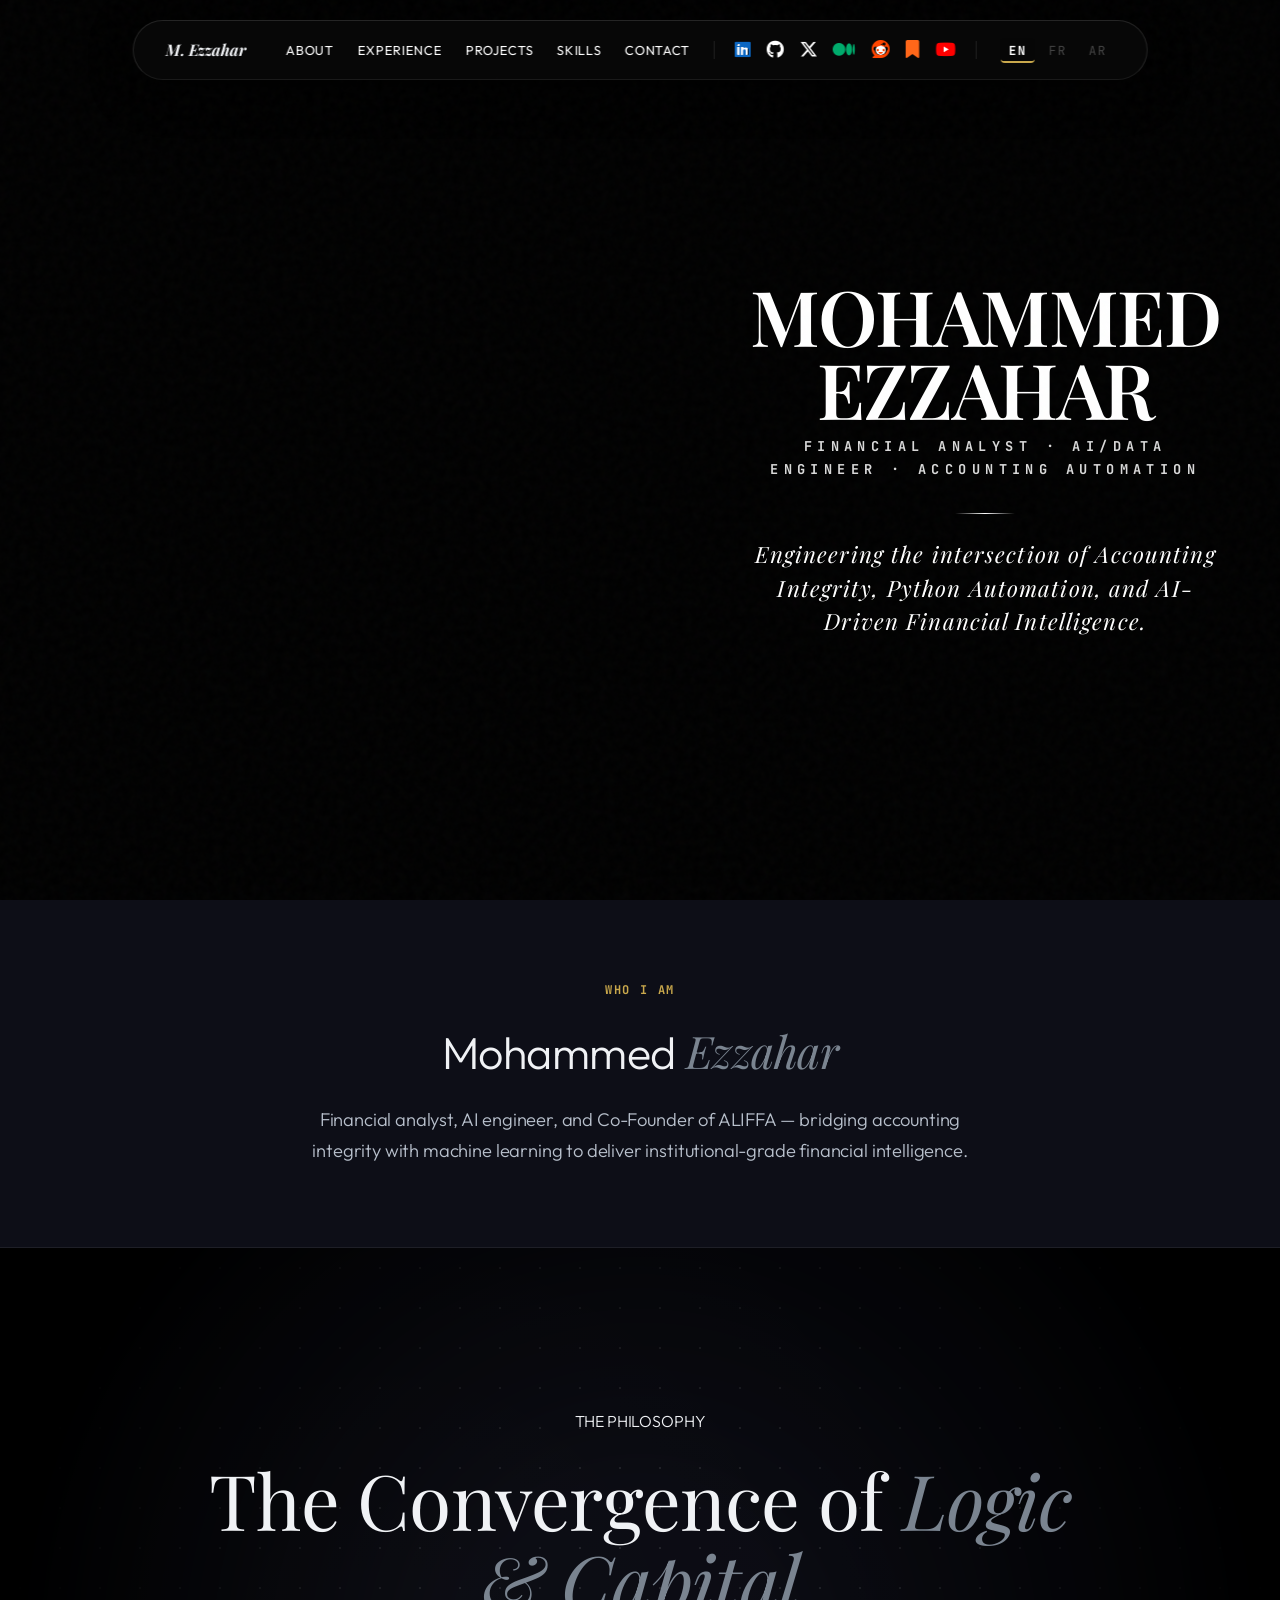
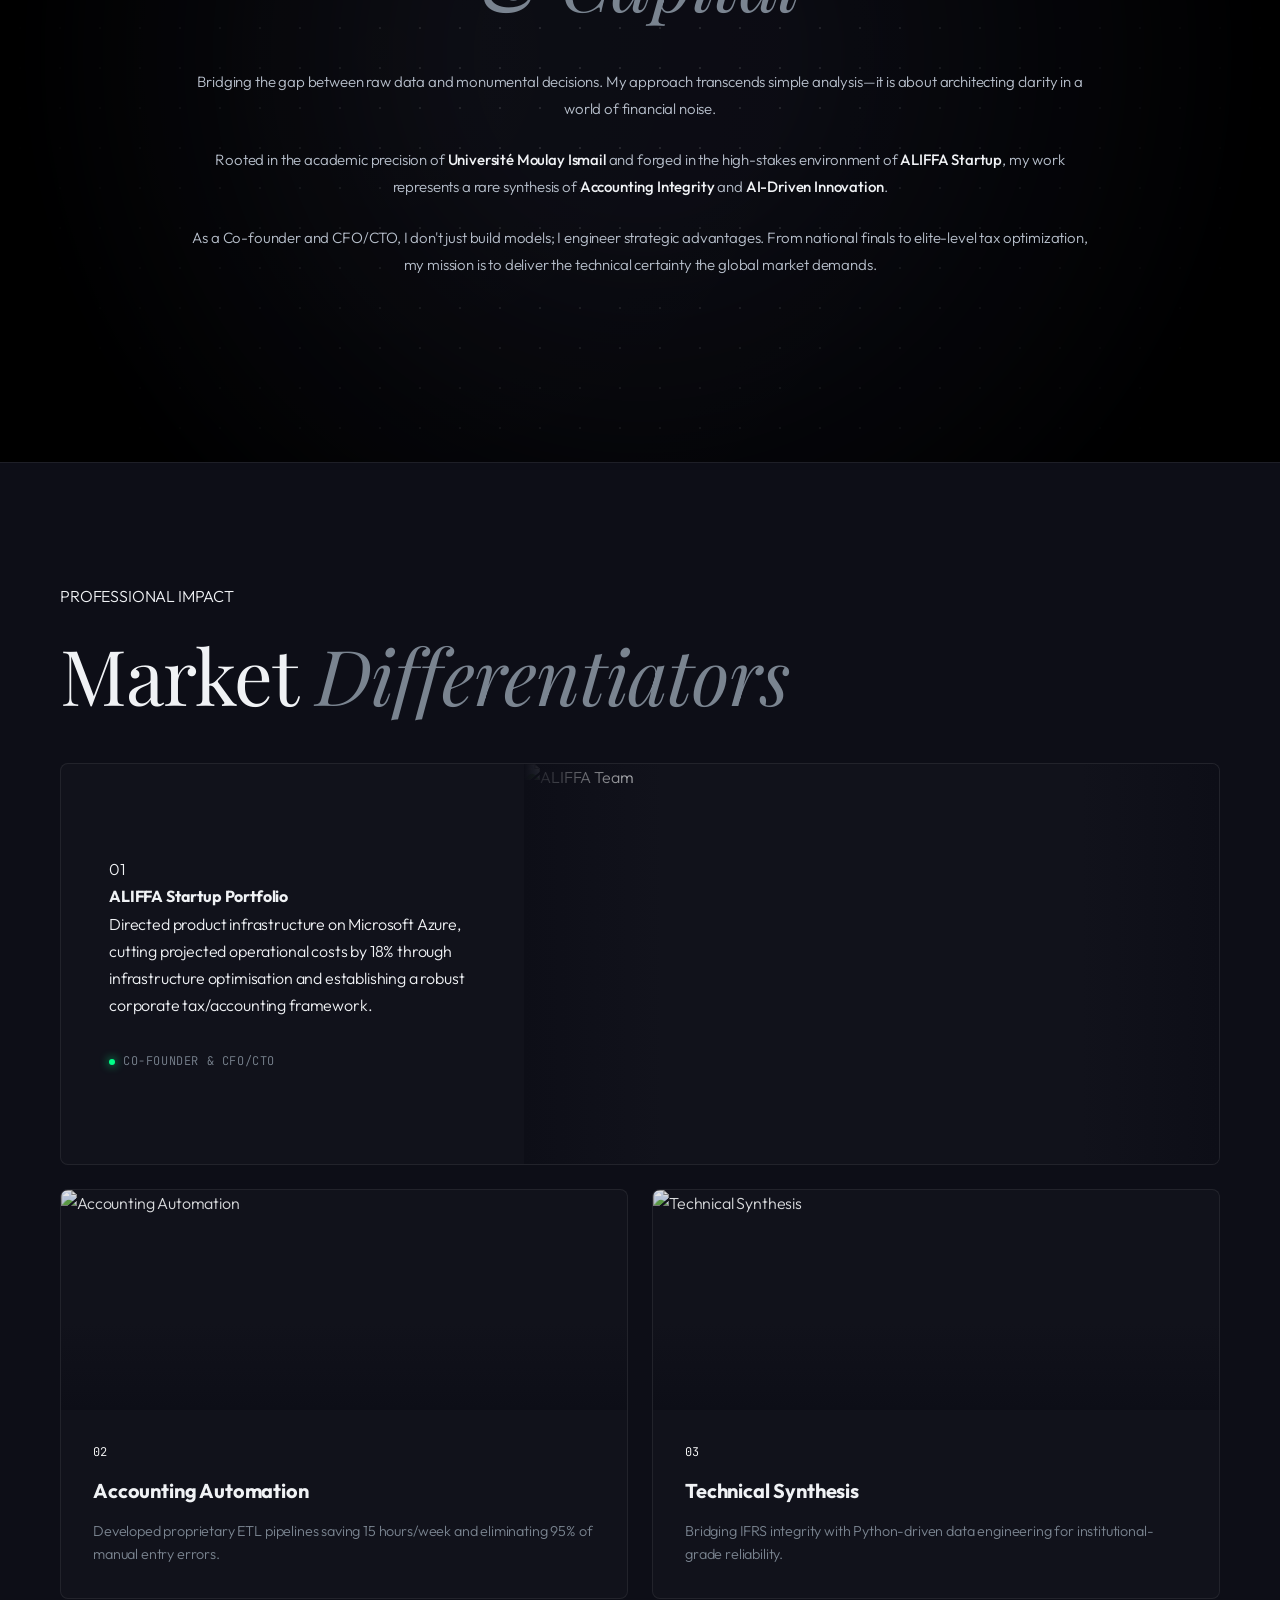
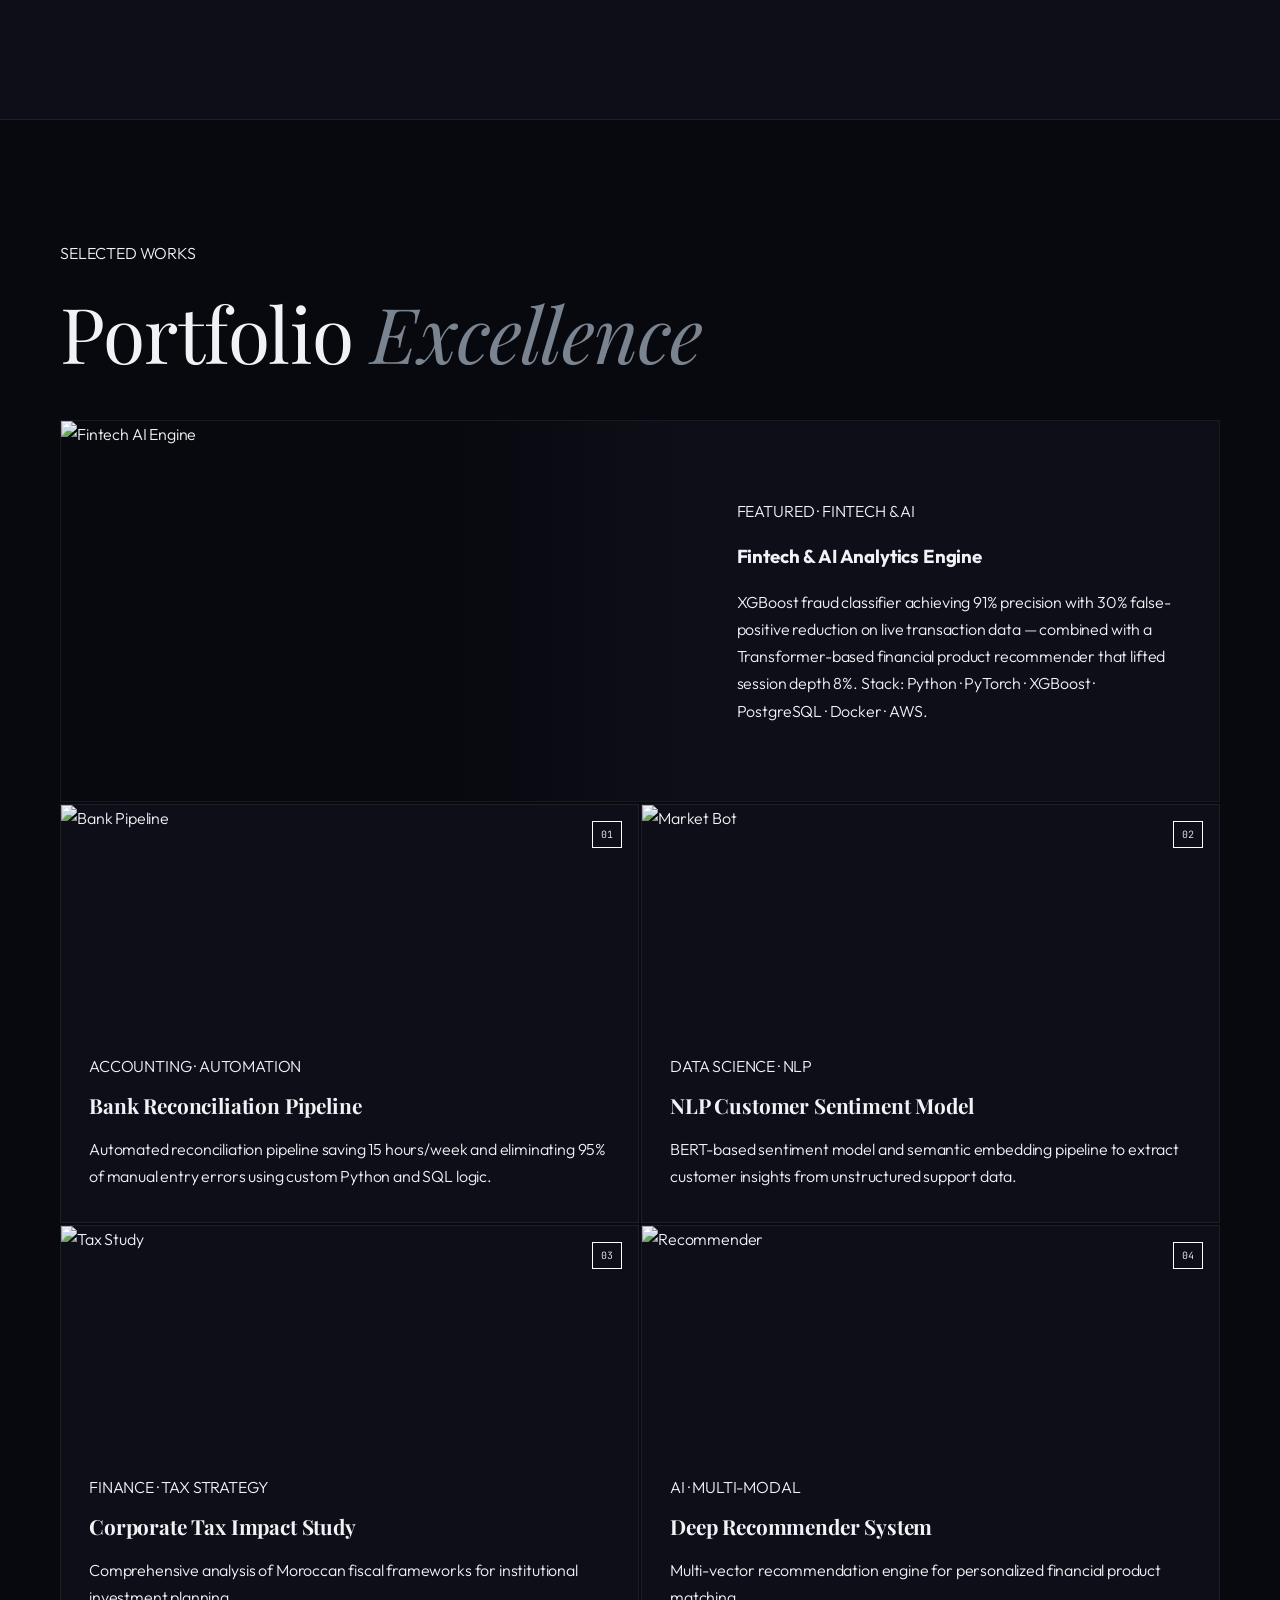
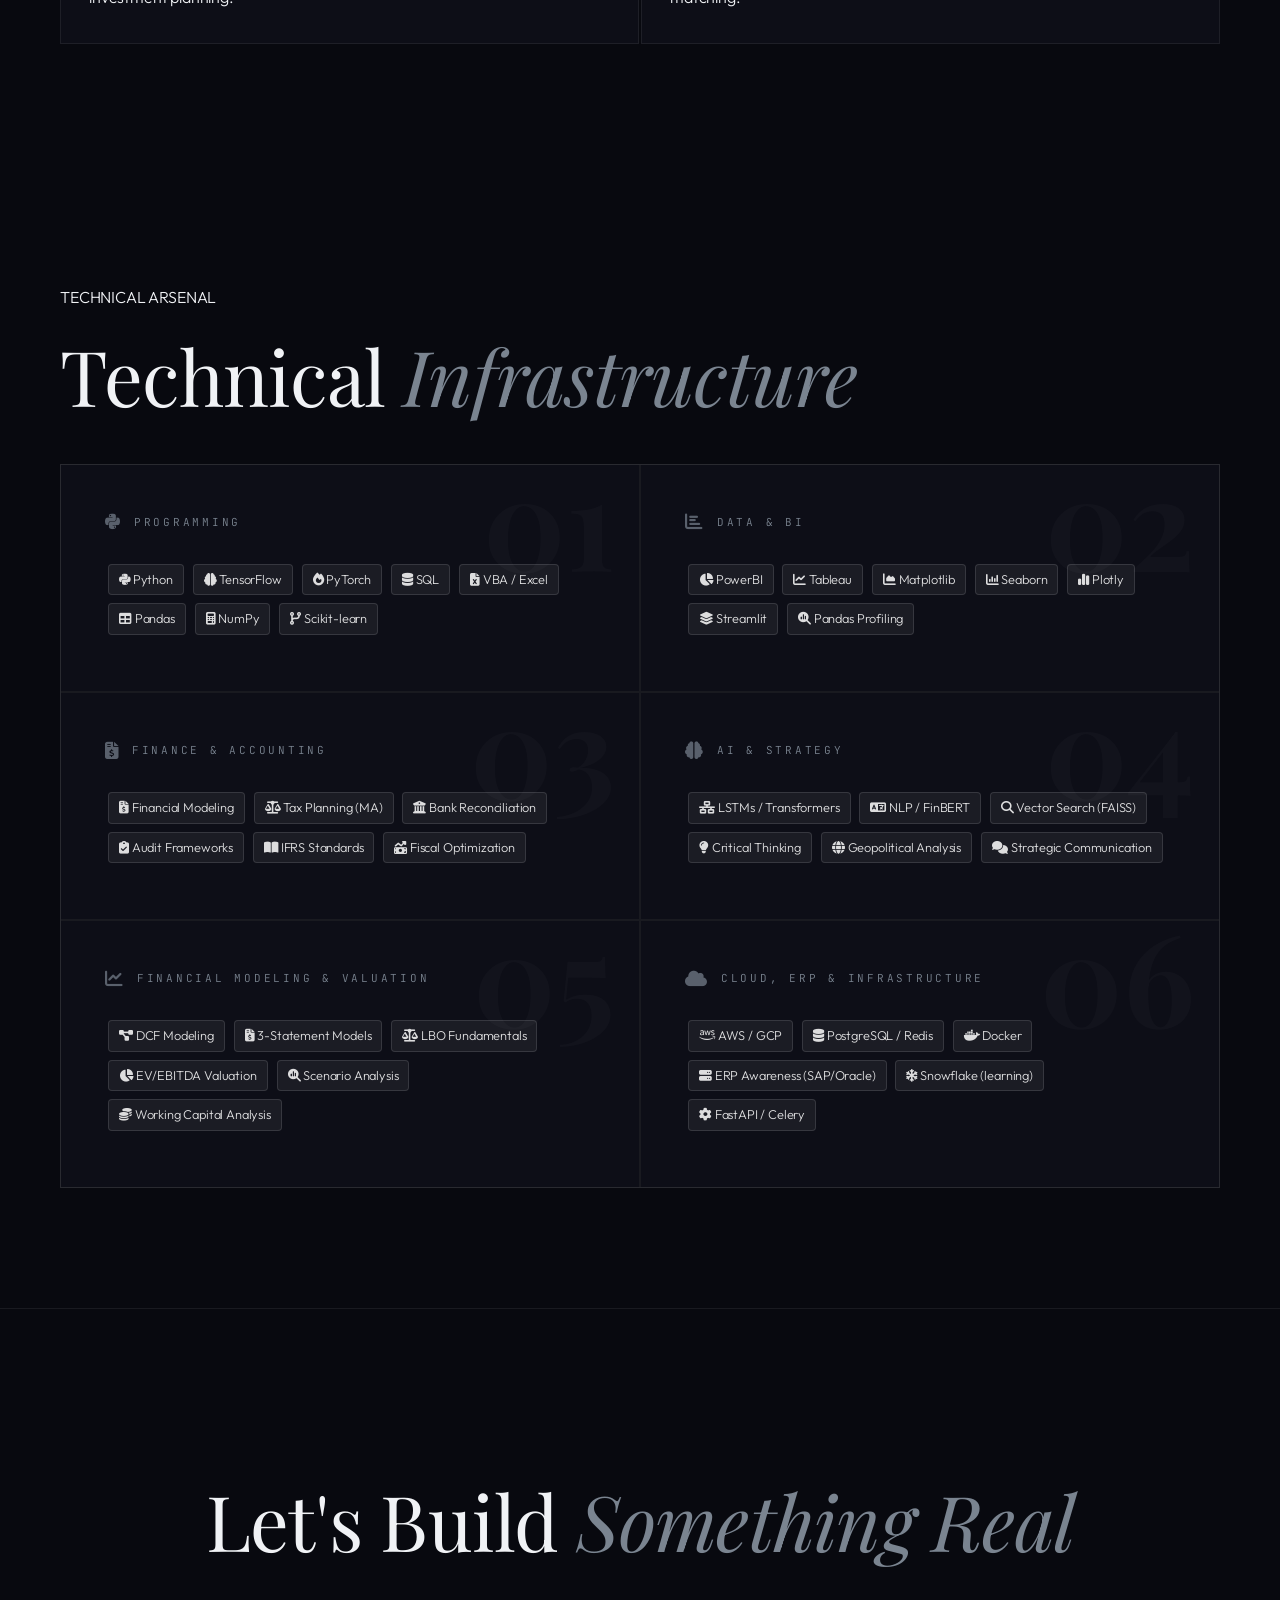
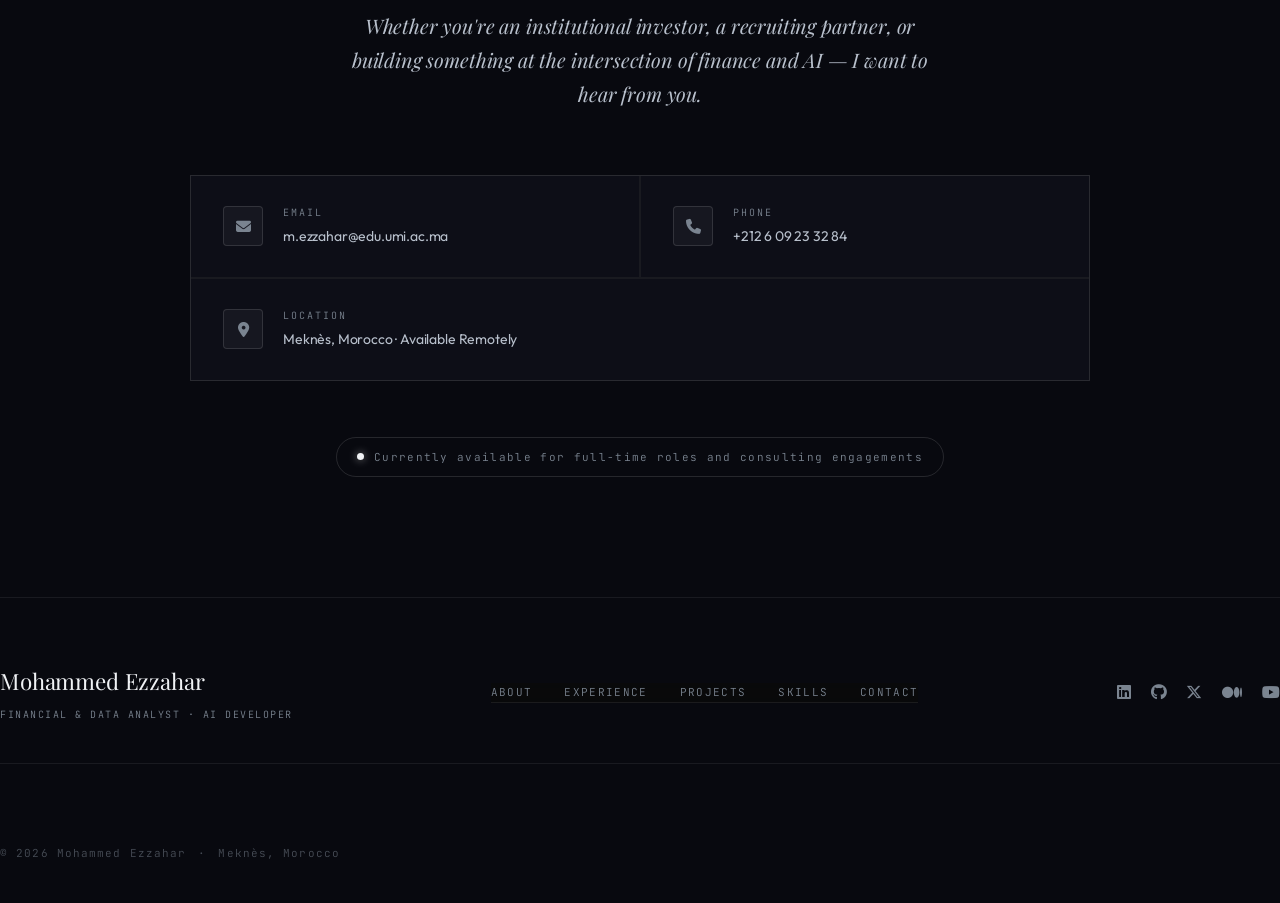
==== commit 4888c31c: "style: replace cinematic background images with minimalist CSS grid and glow patterns" ====
--- a/code/index.html
+++ b/code/index.html
@@ -49,9 +49,7 @@
 
     <!-- Section 1: Hero -->
     <section class="hero" id="hero">
-        <div class="hero-bg" id="hero-parallax">
-            <img src="cinematic_3_boardroom.png" alt="Financial Context">
-        </div>
+        <div class="hero-bg" id="hero-parallax"></div>
         <div class="hero-overlay"></div>
 
         <div class="container hero-container">
@@ -85,9 +83,7 @@
     </section>
 
     <section id="philosophy" class="about-full-bleed">
-        <div class="about-bg">
-            <img src="cinematic_1_wallstreet.png" alt="Background">
-        </div>
+        <div class="about-bg"></div>
         <div class="about-overlay"></div>
         <div class="container about-grid">
             <div class="about-text fade-up">
--- a/code/styles.css
+++ b/code/styles.css
@@ -348,16 +348,21 @@
     height: 100%;
     z-index: 0;
     overflow: hidden;
+    background-color: var(--bg);
+    /* Minimalist premium finance grid and center glow */
+    background-image: 
+        radial-gradient(circle at 50% 35%, rgba(255, 255, 255, 0.05) 0%, transparent 60%),
+        linear-gradient(var(--border) 1px, transparent 1px), 
+        linear-gradient(90deg, var(--border) 1px, transparent 1px);
+    background-size: 100% 100%, 80px 80px, 80px 80px;
+    background-position: center center;
+    -webkit-mask-image: radial-gradient(circle at 50% 35%, black 30%, transparent 85%);
+    mask-image: radial-gradient(circle at 50% 35%, black 30%, transparent 85%);
+    opacity: 0.85;
 }
 
 .hero-bg img {
-    width: 100%;
-    height: 100%;
-    object-fit: cover;
-    transform: scale(1.25);
-    transform-origin: 50% 45%;
-    /* Slightly higher to focus better on face if needed */
-    /* Account for parallax */
+    display: none;
 }
 
 .hero-overlay {
@@ -366,7 +371,7 @@
     left: 0;
     width: 100%;
     height: 100%;
-    background: linear-gradient(to bottom, rgba(8, 9, 15, 0.65) 0%, rgba(8, 9, 15, 0.8) 60%, rgba(8, 9, 15, 0.98) 100%);
+    background: transparent;
     z-index: 1;
 }
 
@@ -649,15 +654,18 @@
     width: 100%;
     height: 100%;
     z-index: 0;
+    background-color: var(--bg-2);
+    background-image: 
+        radial-gradient(var(--border-m) 1.5px, transparent 1.5px),
+        radial-gradient(circle at 30% 50%, rgba(255, 255, 255, 0.02) 0%, transparent 60%);
+    background-size: 40px 40px, 100% 100%;
+    -webkit-mask-image: radial-gradient(circle at 50% 50%, black 20%, transparent 85%);
+    mask-image: radial-gradient(circle at 50% 50%, black 20%, transparent 85%);
+    opacity: 0.8;
 }
 
 .about-bg img {
-    width: 100%;
-    height: 100%;
-    object-fit: cover;
-    opacity: 0.5;
-    /* Balanced opacity for background feel */
-    filter: saturate(0.8) contrast(1.1);
+    display: none;
 }
 
 .about-overlay {
@@ -666,10 +674,7 @@
     left: 0;
     width: 100%;
     height: 100%;
-    background: linear-gradient(90deg,
-            rgba(8, 9, 15, 0.9) 0%,
-            rgba(8, 9, 15, 0.6) 50%,
-            rgba(8, 9, 15, 0.3) 100%);
+    background: transparent;
     z-index: 1;
 }
 
@@ -1093,13 +1098,17 @@
 
 /* CTA Banner */
 .cta-banner {
+    position: relative;
     padding: 140px var(--padding-global);
-    background-image: url('cinematic_wide_2.png');
-    background-size: cover;
+    background-color: var(--bg-3);
+    background-image: 
+        radial-gradient(circle at 50% 50%, rgba(255, 255, 255, 0.03) 0%, transparent 70%),
+        linear-gradient(135deg, rgba(255, 255, 255, 0.01) 0%, transparent 100%);
+    border-top: 1px solid var(--border);
+    border-bottom: 1px solid var(--border);
     text-align: center;
-}
-
-
+    overflow: hidden;
+}
 
 .cta-banner::before {
     content: '';
@@ -1108,8 +1117,9 @@
     left: 0;
     width: 100%;
     height: 100%;
-    background: rgba(8, 9, 15, 0.88);
+    background: transparent;
     z-index: 1;
+    pointer-events: none;
 }
 
 .cta-content {
@@ -1914,14 +1924,21 @@
     /* Extra height for parallax */
     z-index: 0;
     transition: transform 0.1s linear;
+    background-color: var(--bg-2);
+    /* Minimalist premium finance grid and center glow */
+    background-image: 
+        radial-gradient(circle at 50% 40%, rgba(255, 255, 255, 0.05) 0%, transparent 60%),
+        linear-gradient(var(--border) 1px, transparent 1px), 
+        linear-gradient(90deg, var(--border) 1px, transparent 1px);
+    background-size: 100% 100%, 80px 80px, 80px 80px;
+    background-position: center center;
+    -webkit-mask-image: radial-gradient(circle at 50% 40%, black 30%, transparent 85%);
+    mask-image: radial-gradient(circle at 50% 40%, black 30%, transparent 85%);
+    opacity: 0.85;
 }
 
 .project-detail-hero .hero-bg img {
-    width: 100%;
-    height: 100%;
-    object-fit: cover;
-    opacity: 0.4;
-    filter: saturate(0.5) brightness(0.8);
+    display: none;
 }
 
 .project-detail-hero .hero-overlay {
@@ -1930,7 +1947,7 @@
     left: 0;
     width: 100%;
     height: 100%;
-    background: linear-gradient(to bottom, rgba(0, 0, 0, 0.8), transparent 40%, var(--bg));
+    background: transparent;
     z-index: 1;
 }
 
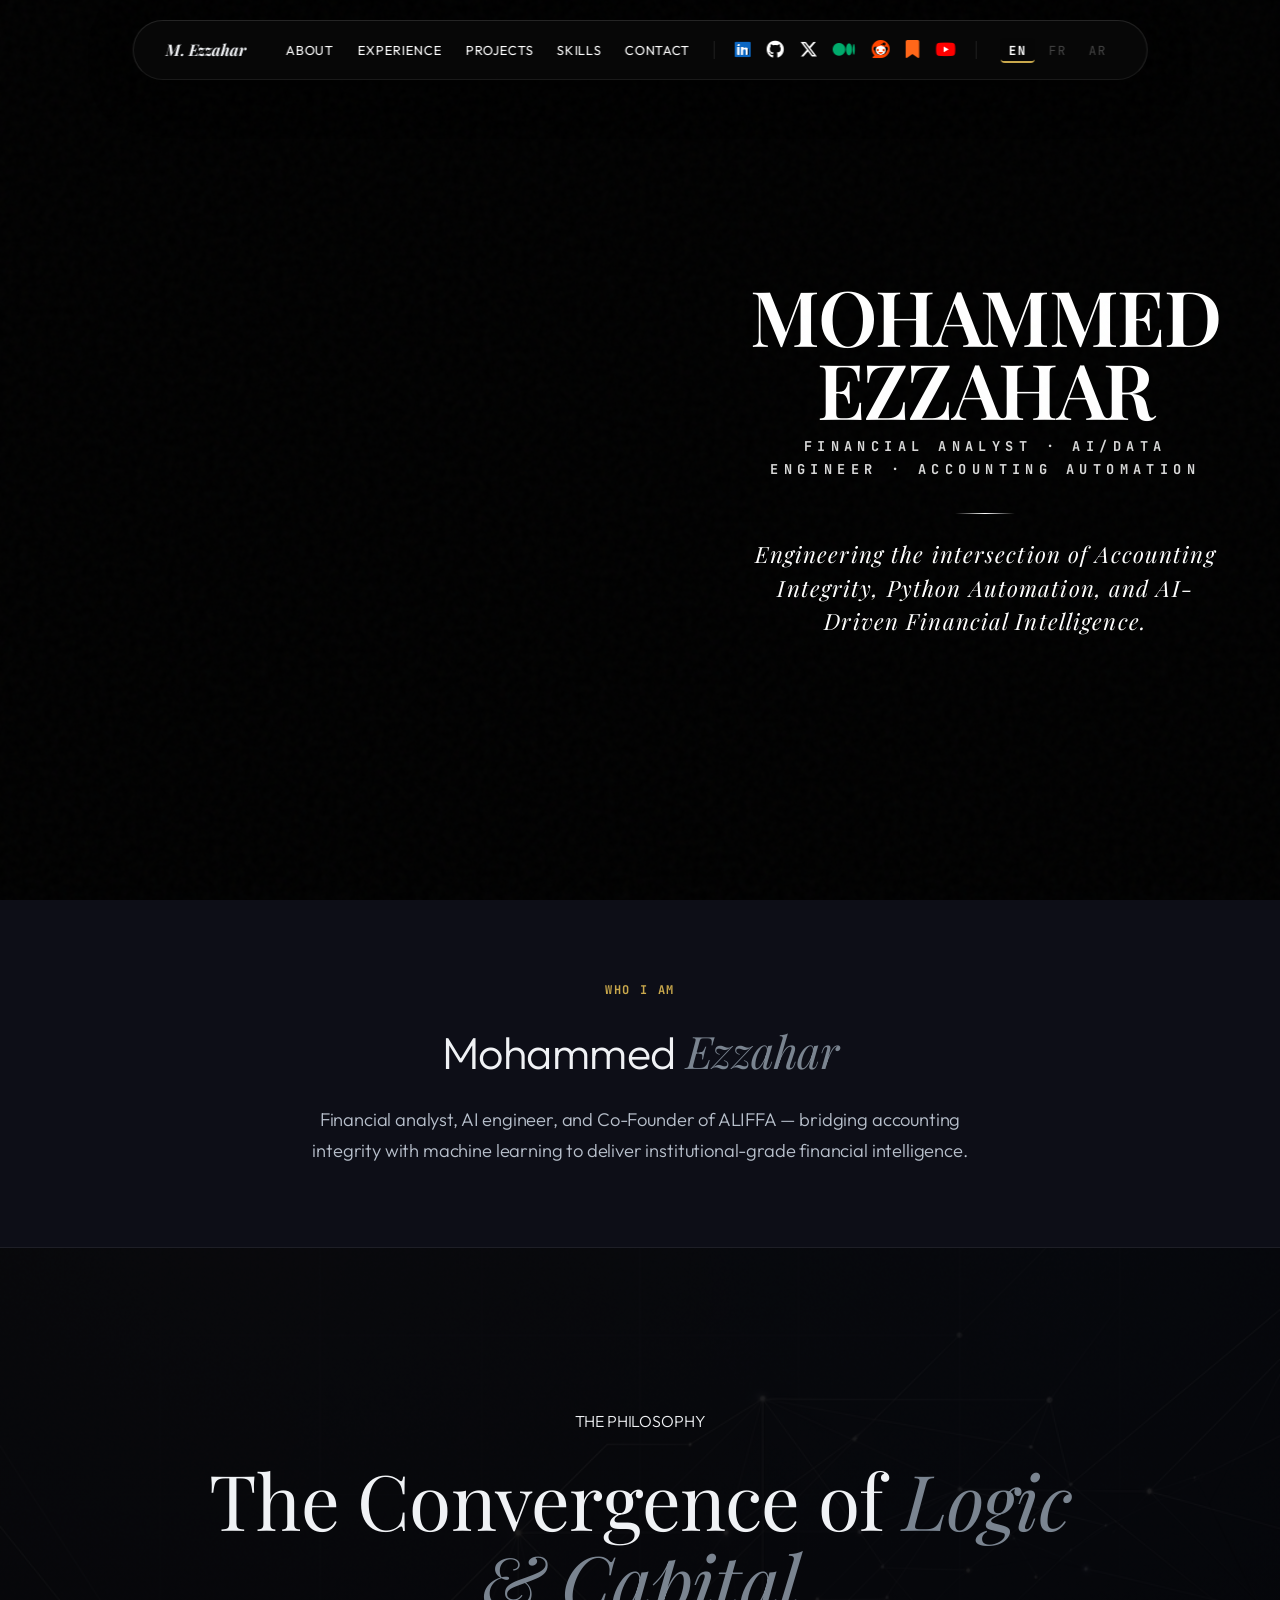
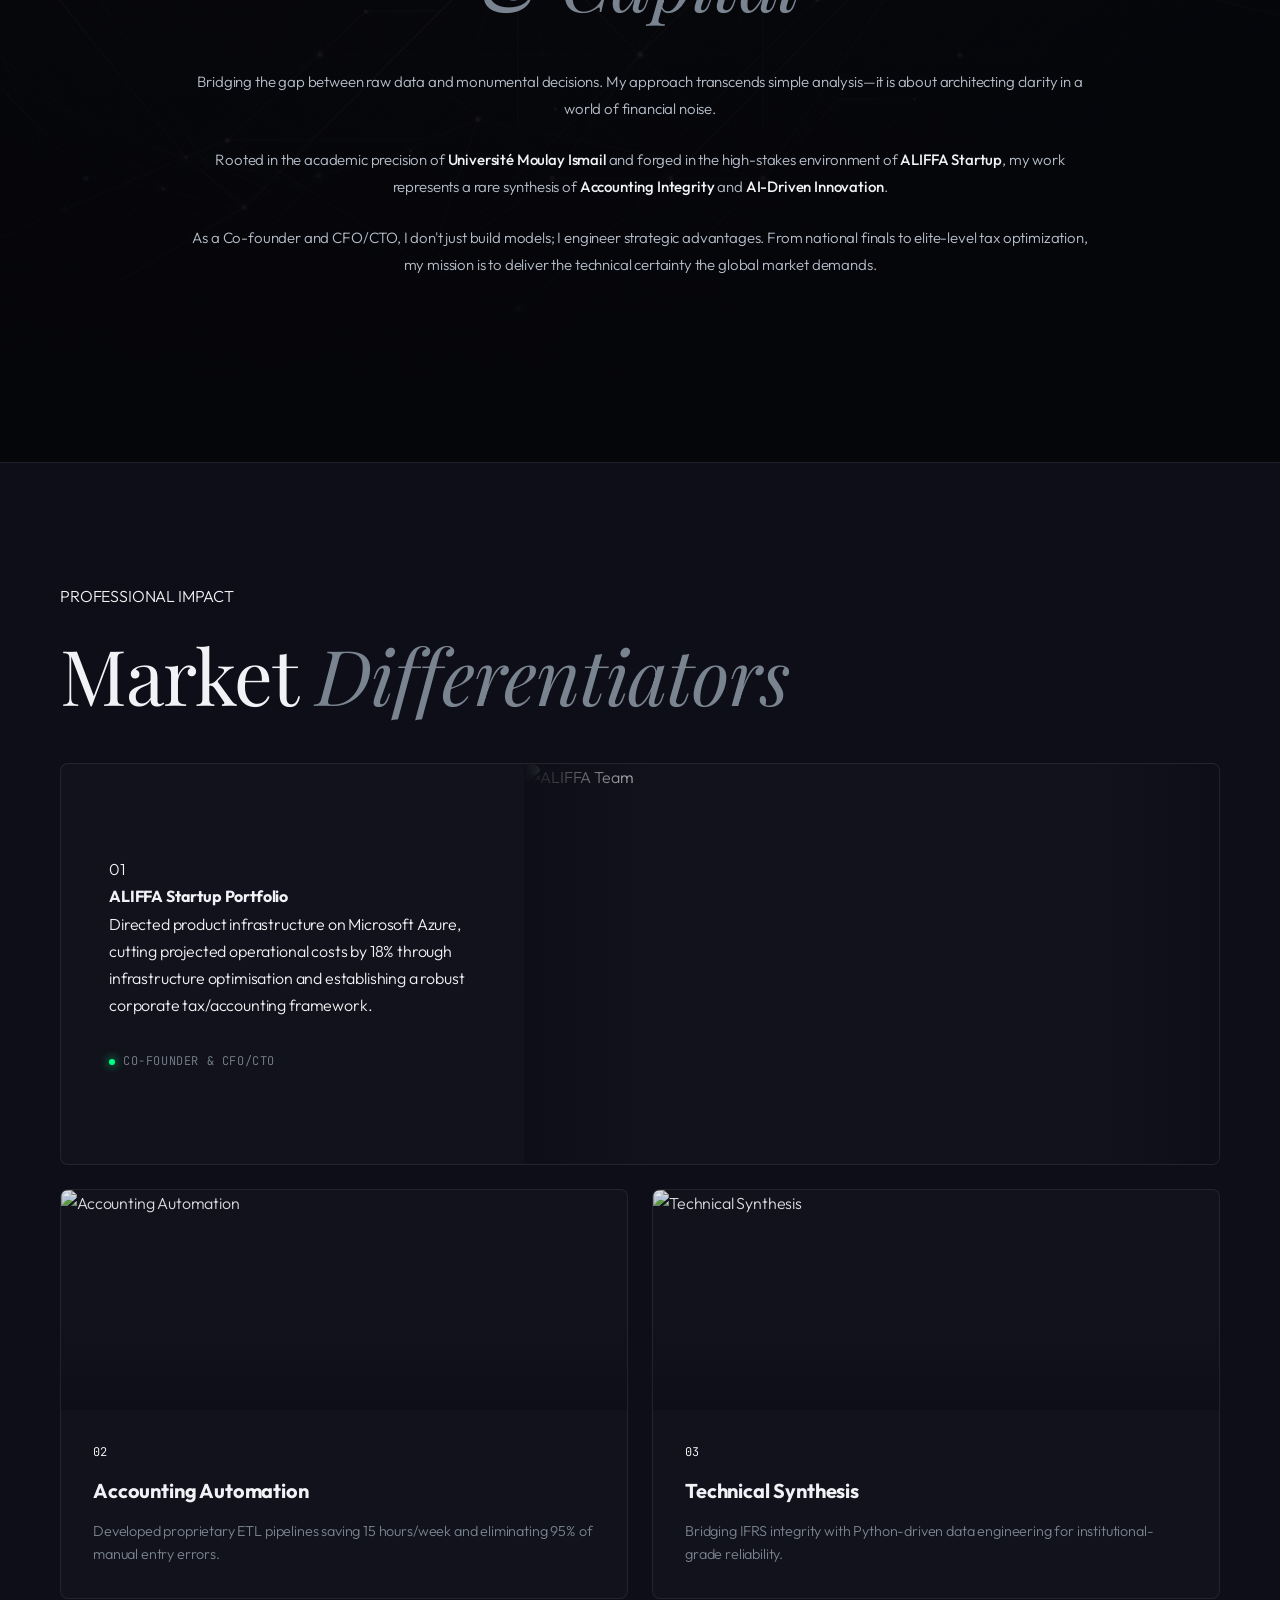
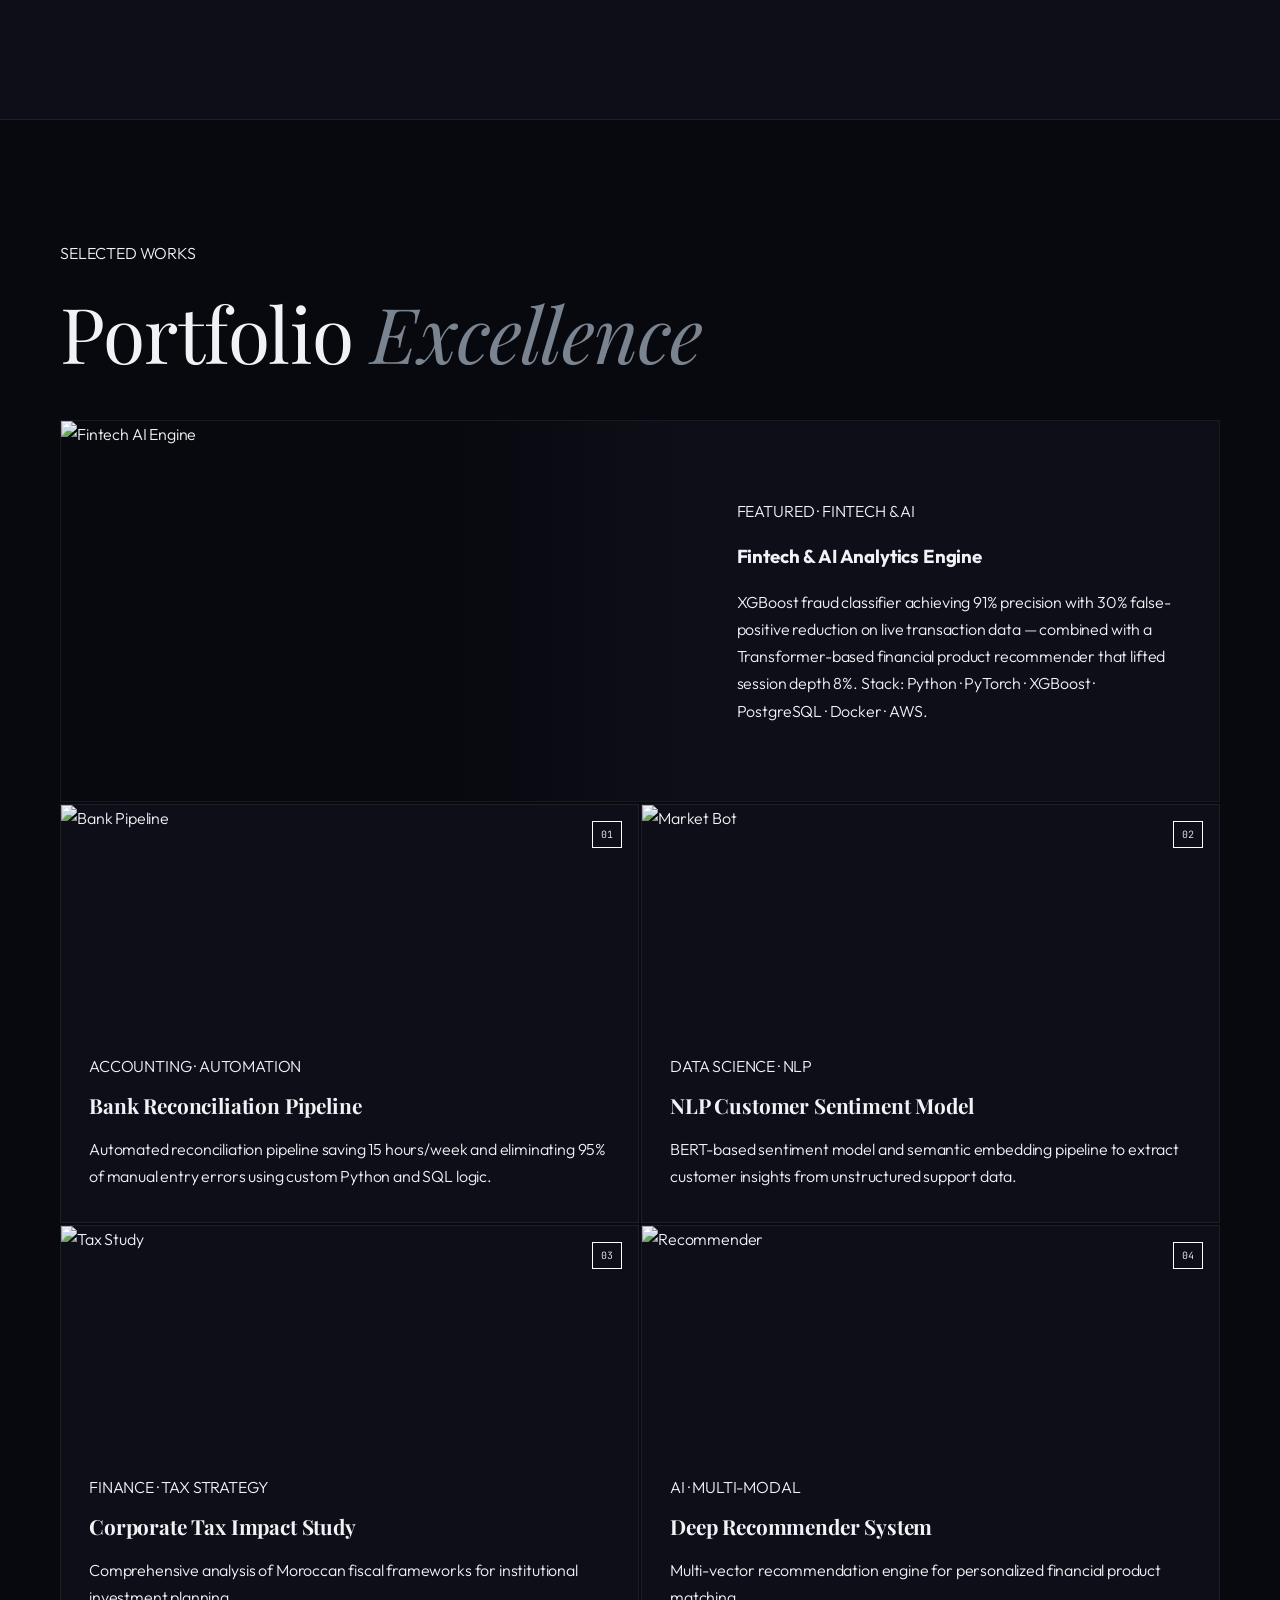
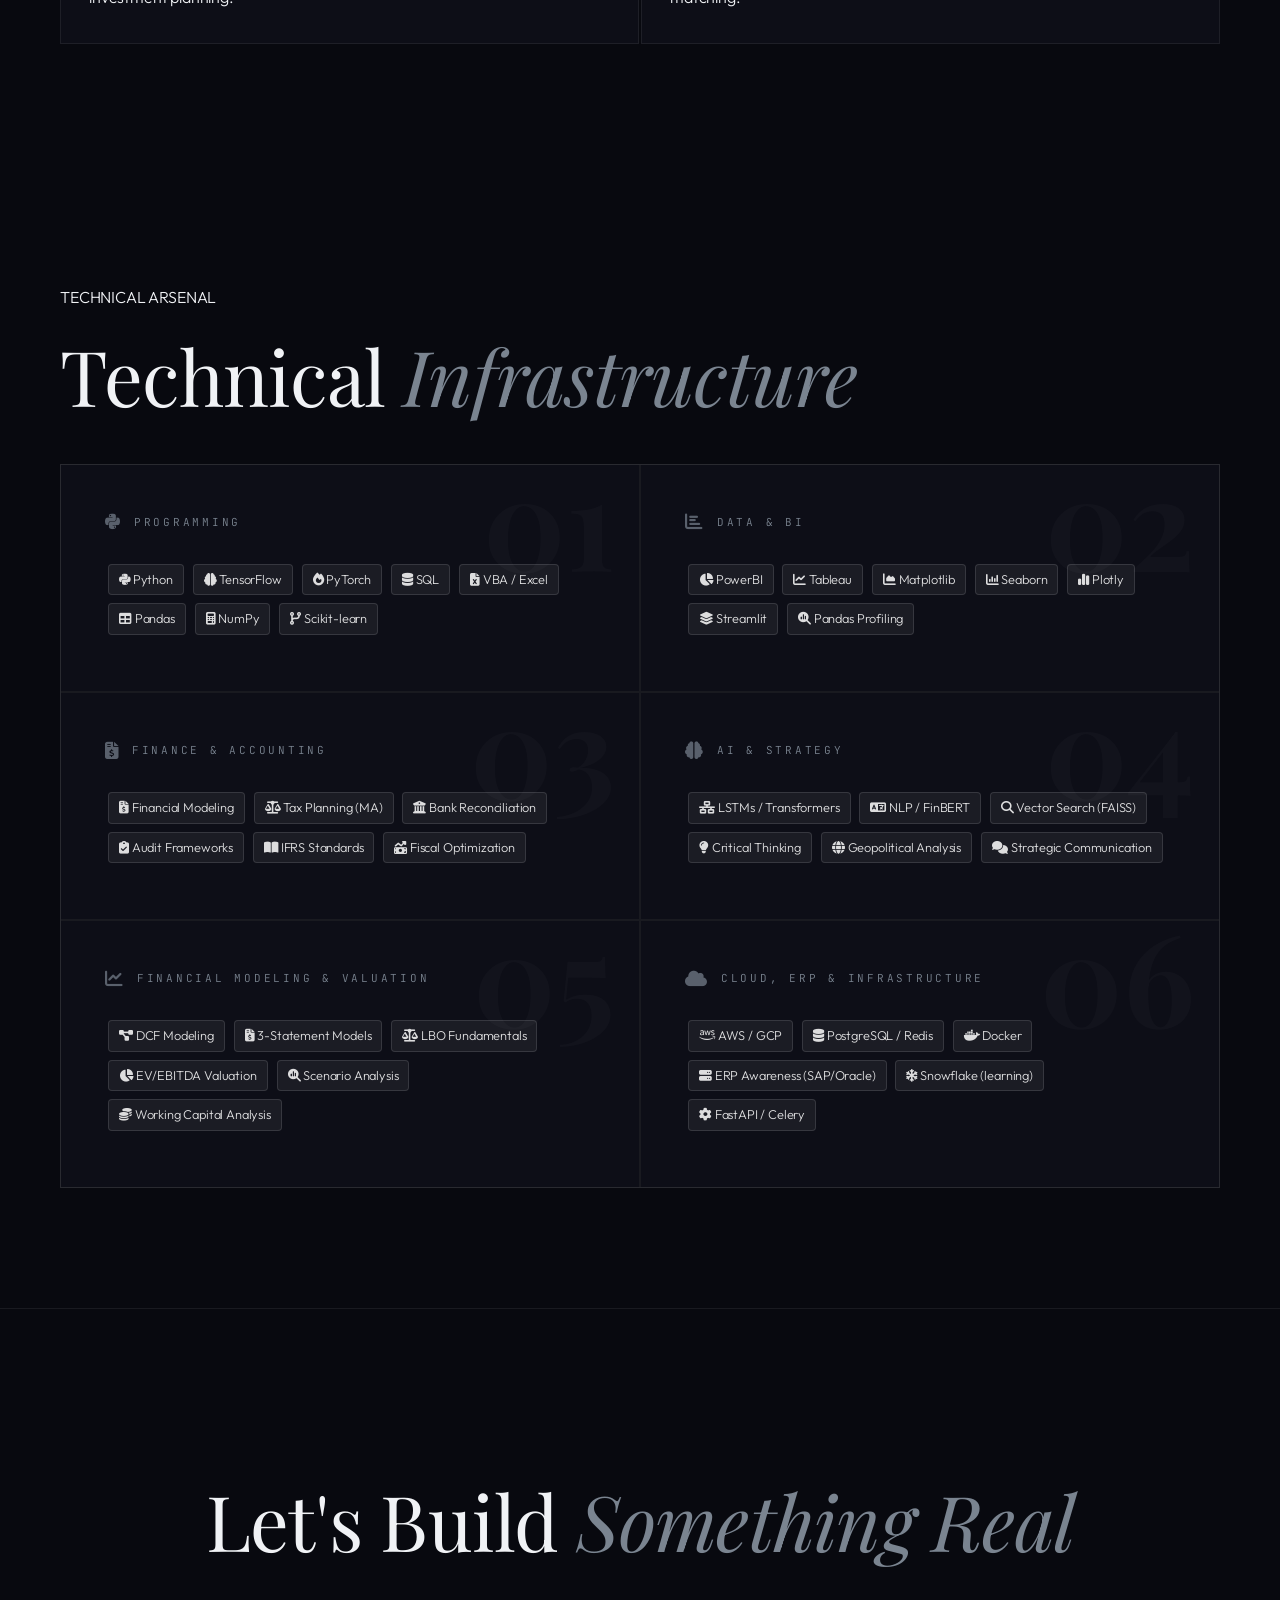
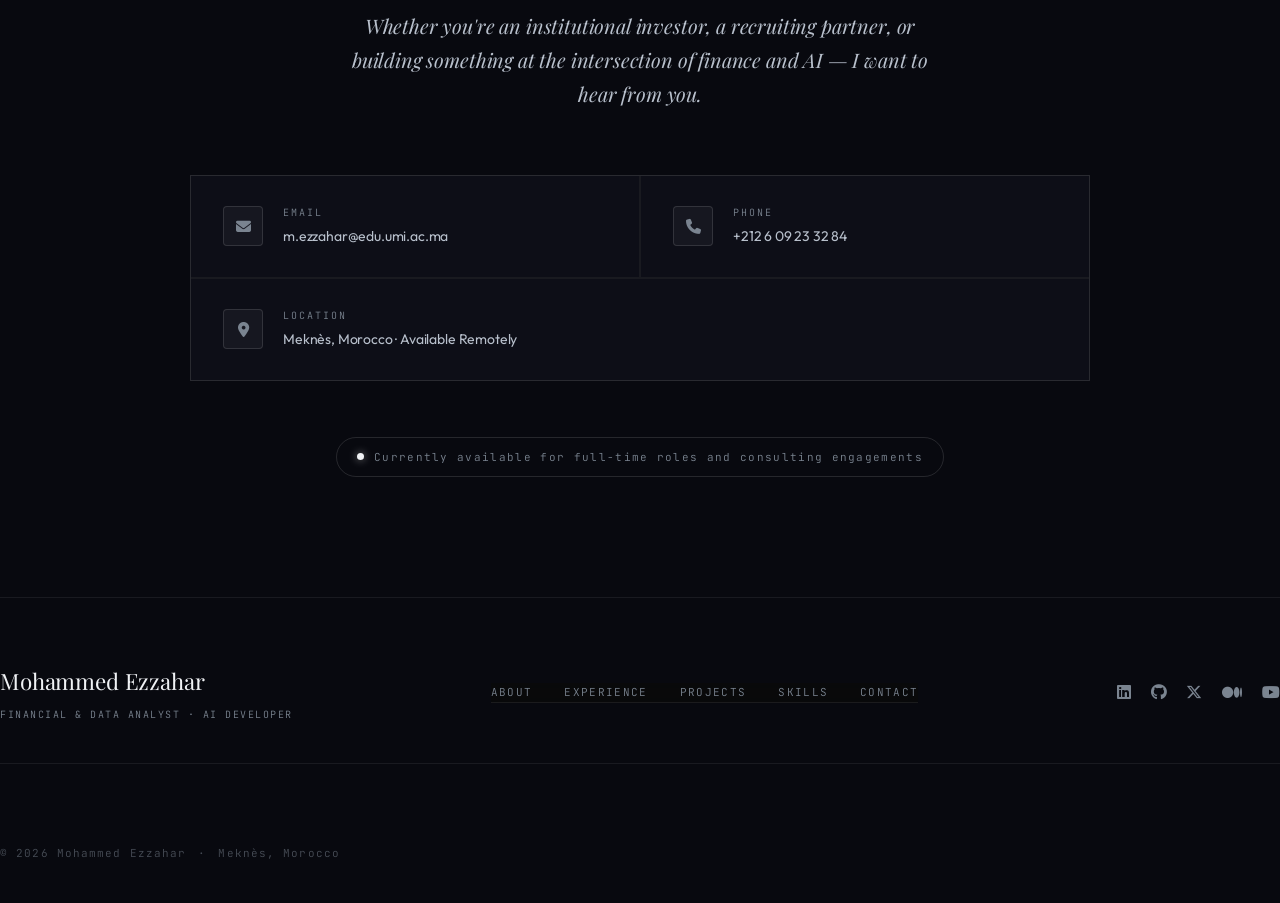
==== commit fd88231a: "fix: bump styles.css version parameter in HTML files to bypass browser caching" ====
--- a/code/index.html
+++ b/code/index.html
@@ -31,7 +31,7 @@
     <link rel="icon" href="youtube_art/logo.png" type="image/png">
 
     <!-- Fonts -->
-    <link rel="stylesheet" href="styles.css?v=1.3">
+    <link rel="stylesheet" href="styles.css?v=2.0">
     <!-- Icons -->
     <link rel="stylesheet" href="https://cdnjs.cloudflare.com/ajax/libs/font-awesome/6.5.1/css/all.min.css">
 </head>
--- a/code/styles.css
+++ b/code/styles.css
@@ -351,14 +351,11 @@
     background-color: var(--bg);
     /* Minimalist premium finance grid and center glow */
     background-image: 
-        radial-gradient(circle at 50% 35%, rgba(255, 255, 255, 0.05) 0%, transparent 60%),
-        linear-gradient(var(--border) 1px, transparent 1px), 
-        linear-gradient(90deg, var(--border) 1px, transparent 1px);
-    background-size: 100% 100%, 80px 80px, 80px 80px;
+        radial-gradient(circle at 50% 35%, rgba(8, 9, 15, 0.2) 0%, rgba(8, 9, 15, 0.8) 80%),
+        url('hero_finance_bg.png');
+    background-size: 100% 100%, cover;
     background-position: center center;
-    -webkit-mask-image: radial-gradient(circle at 50% 35%, black 30%, transparent 85%);
-    mask-image: radial-gradient(circle at 50% 35%, black 30%, transparent 85%);
-    opacity: 0.85;
+    opacity: 0.6;
 }
 
 .hero-bg img {
@@ -656,12 +653,11 @@
     z-index: 0;
     background-color: var(--bg-2);
     background-image: 
-        radial-gradient(var(--border-m) 1.5px, transparent 1.5px),
-        radial-gradient(circle at 30% 50%, rgba(255, 255, 255, 0.02) 0%, transparent 60%);
-    background-size: 40px 40px, 100% 100%;
-    -webkit-mask-image: radial-gradient(circle at 50% 50%, black 20%, transparent 85%);
-    mask-image: radial-gradient(circle at 50% 50%, black 20%, transparent 85%);
-    opacity: 0.8;
+        linear-gradient(to bottom, rgba(13, 14, 23, 0.7) 0%, rgba(13, 14, 23, 0.95) 100%),
+        url('philosophy_finance_bg.png');
+    background-size: 100% 100%, cover;
+    background-position: center center;
+    opacity: 0.45;
 }
 
 .about-bg img {
@@ -1102,8 +1098,10 @@
     padding: 140px var(--padding-global);
     background-color: var(--bg-3);
     background-image: 
-        radial-gradient(circle at 50% 50%, rgba(255, 255, 255, 0.03) 0%, transparent 70%),
-        linear-gradient(135deg, rgba(255, 255, 255, 0.01) 0%, transparent 100%);
+        linear-gradient(to bottom, rgba(17, 19, 30, 0.6) 0%, rgba(17, 19, 30, 0.95) 100%),
+        url('cta_finance_bg.png');
+    background-size: 100% 100%, cover;
+    background-position: center center;
     border-top: 1px solid var(--border);
     border-bottom: 1px solid var(--border);
     text-align: center;
@@ -1927,14 +1925,11 @@
     background-color: var(--bg-2);
     /* Minimalist premium finance grid and center glow */
     background-image: 
-        radial-gradient(circle at 50% 40%, rgba(255, 255, 255, 0.05) 0%, transparent 60%),
-        linear-gradient(var(--border) 1px, transparent 1px), 
-        linear-gradient(90deg, var(--border) 1px, transparent 1px);
-    background-size: 100% 100%, 80px 80px, 80px 80px;
+        linear-gradient(to bottom, rgba(13, 14, 23, 0.6) 0%, var(--bg) 100%),
+        url('cta_finance_bg.png');
+    background-size: 100% 100%, cover;
     background-position: center center;
-    -webkit-mask-image: radial-gradient(circle at 50% 40%, black 30%, transparent 85%);
-    mask-image: radial-gradient(circle at 50% 40%, black 30%, transparent 85%);
-    opacity: 0.85;
+    opacity: 0.5;
 }
 
 .project-detail-hero .hero-bg img {
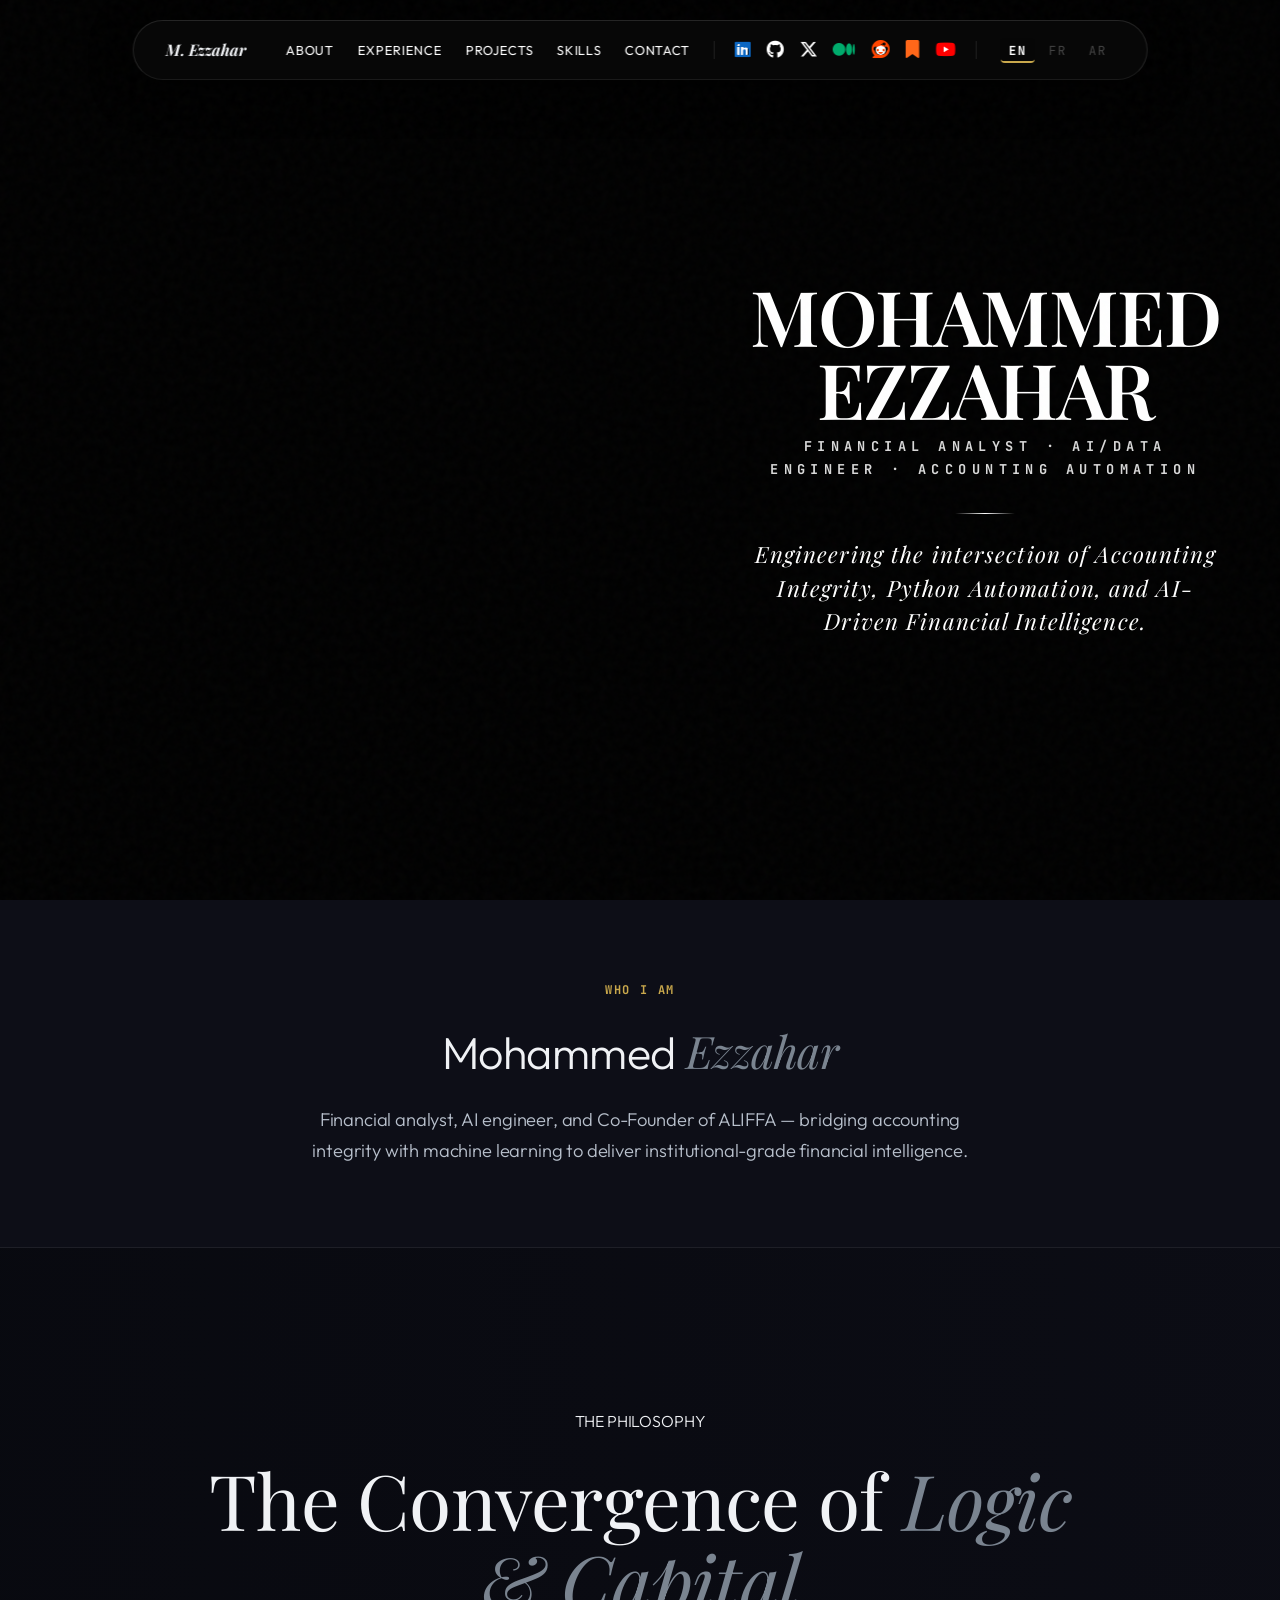
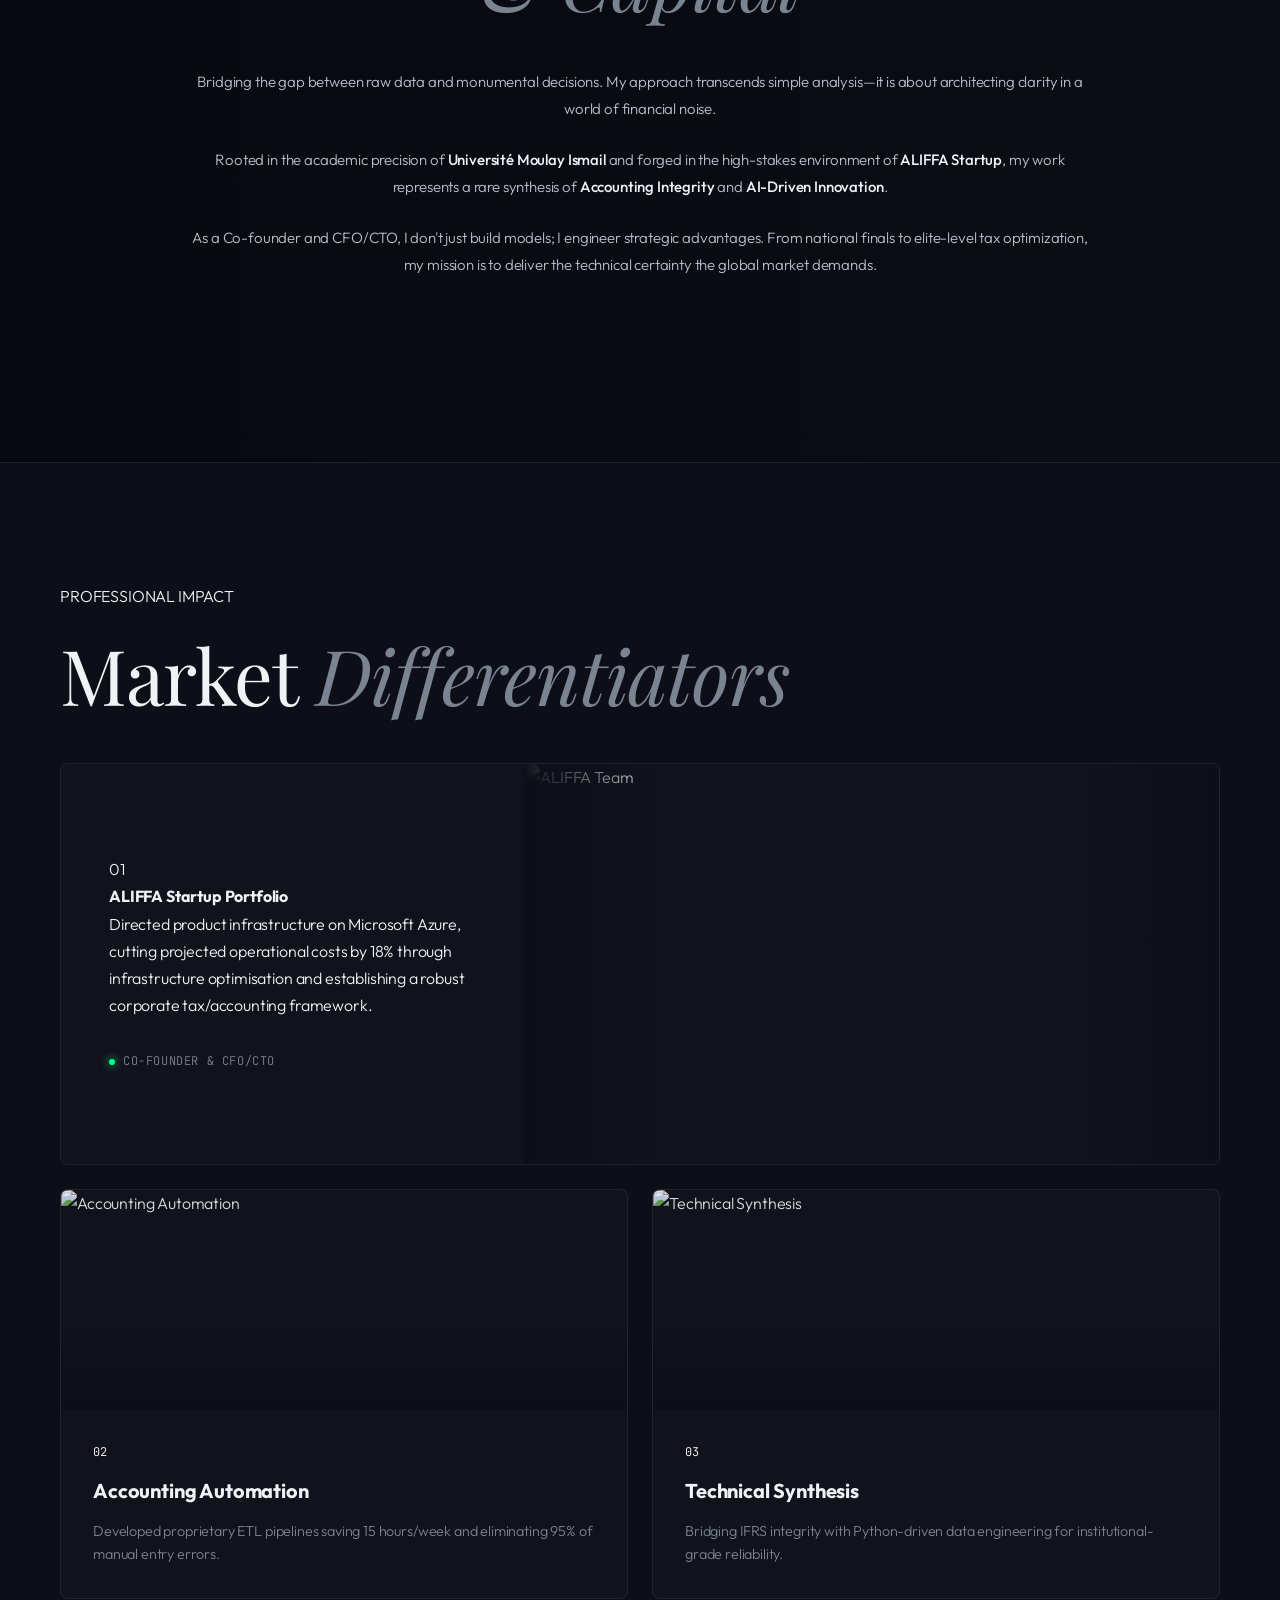
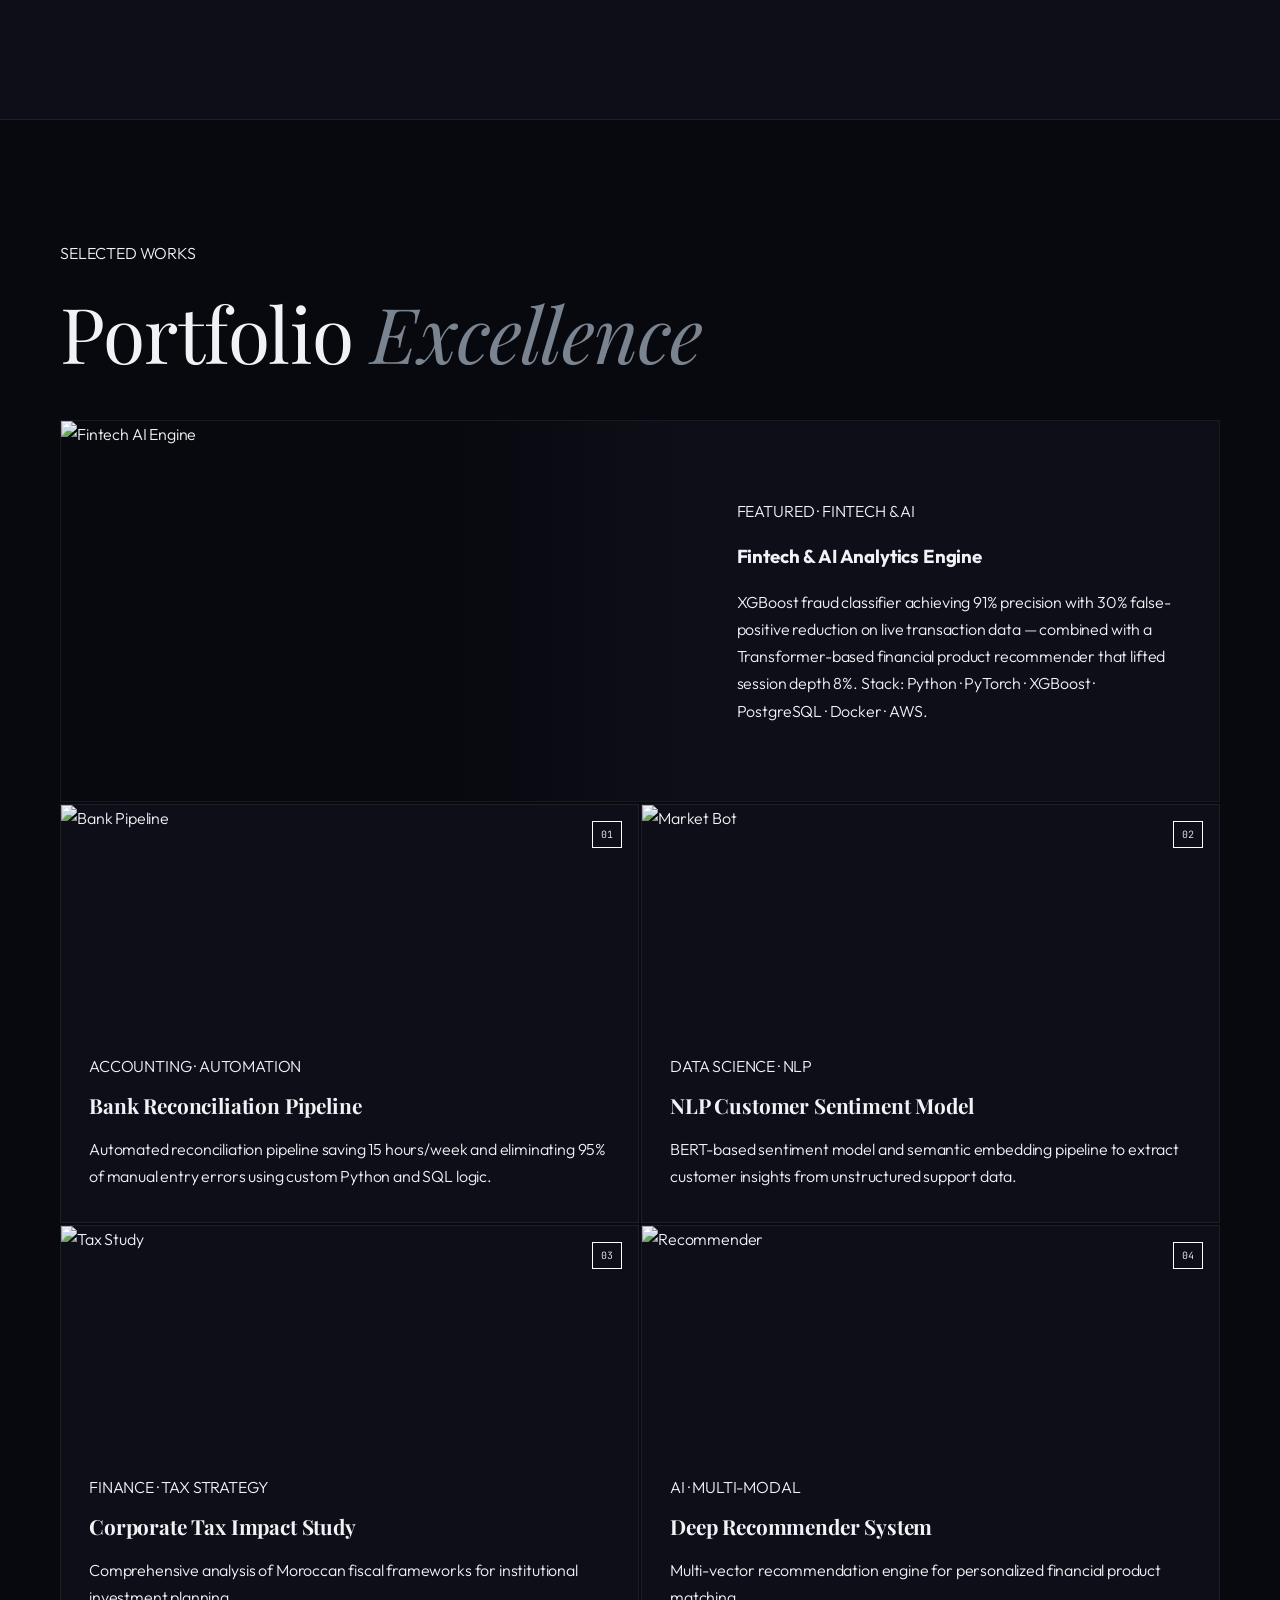
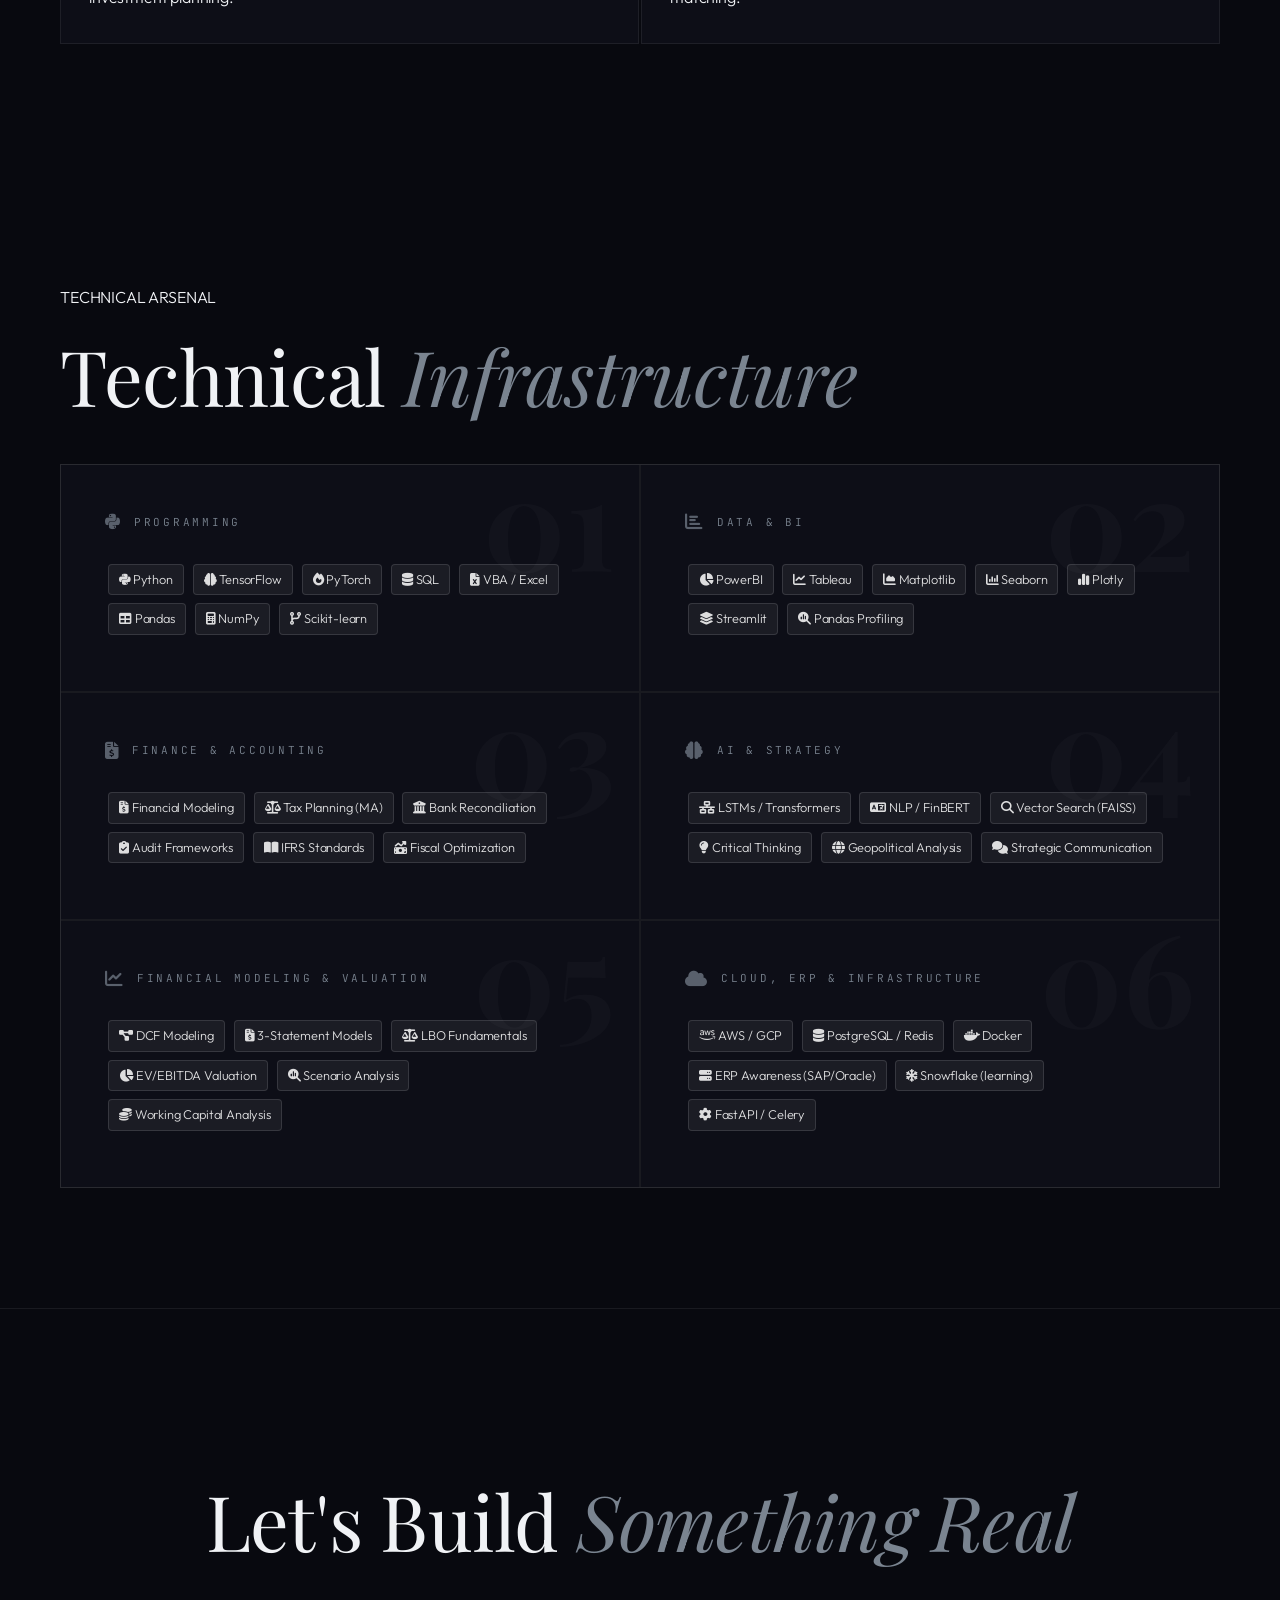
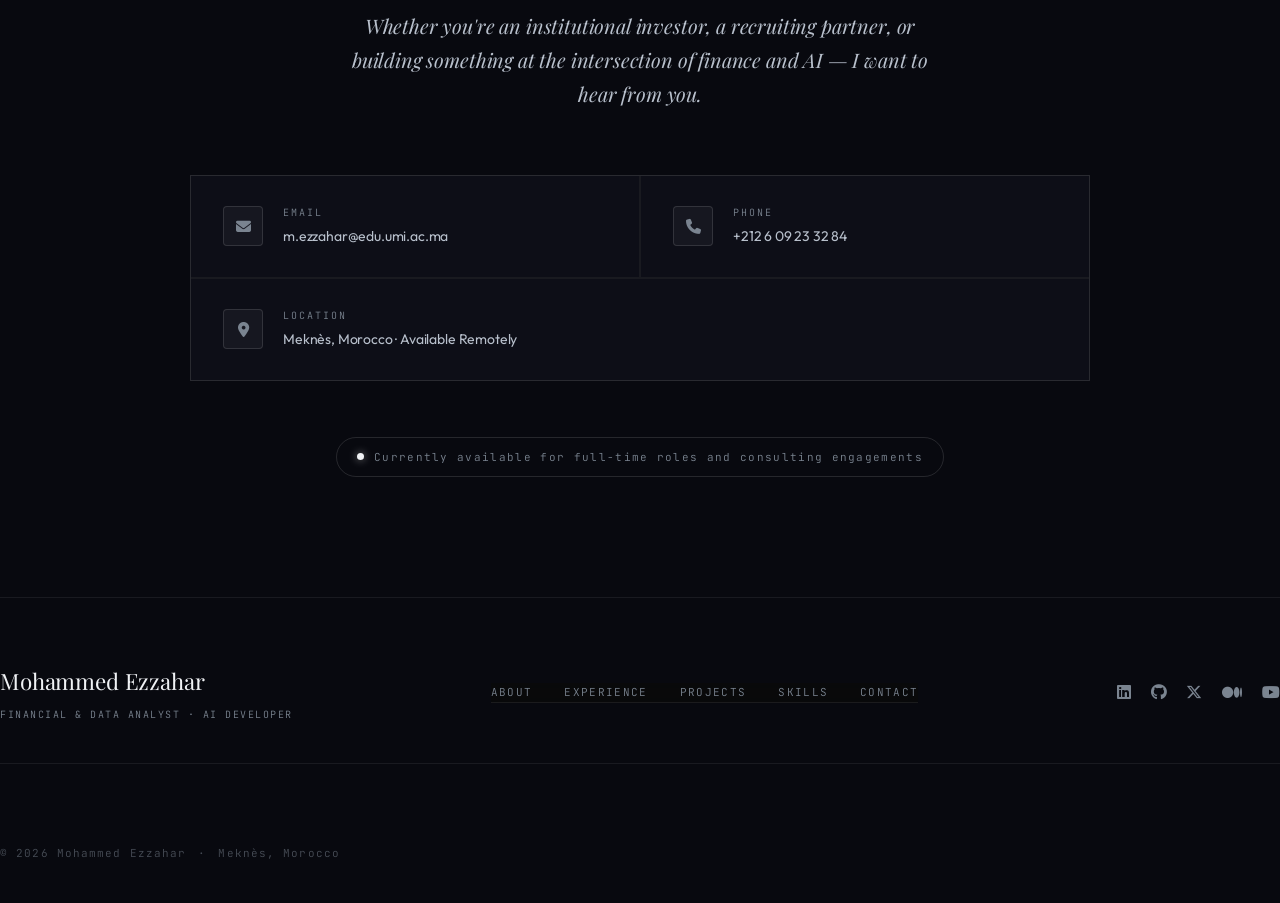
==== commit c224c71d: "style: remove background images and restore solid dark backgrounds" ====
--- a/code/index.html
+++ b/code/index.html
@@ -31,7 +31,7 @@
     <link rel="icon" href="youtube_art/logo.png" type="image/png">
 
     <!-- Fonts -->
-    <link rel="stylesheet" href="styles.css?v=2.0">
+    <link rel="stylesheet" href="styles.css?v=3.0">
     <!-- Icons -->
     <link rel="stylesheet" href="https://cdnjs.cloudflare.com/ajax/libs/font-awesome/6.5.1/css/all.min.css">
 </head>
--- a/code/styles.css
+++ b/code/styles.css
@@ -349,13 +349,6 @@
     z-index: 0;
     overflow: hidden;
     background-color: var(--bg);
-    /* Minimalist premium finance grid and center glow */
-    background-image: 
-        radial-gradient(circle at 50% 35%, rgba(8, 9, 15, 0.2) 0%, rgba(8, 9, 15, 0.8) 80%),
-        url('hero_finance_bg.png');
-    background-size: 100% 100%, cover;
-    background-position: center center;
-    opacity: 0.6;
 }
 
 .hero-bg img {
@@ -368,7 +361,7 @@
     left: 0;
     width: 100%;
     height: 100%;
-    background: transparent;
+    background: linear-gradient(to bottom, rgba(8, 9, 15, 0.65) 0%, rgba(8, 9, 15, 0.8) 60%, rgba(8, 9, 15, 0.98) 100%);
     z-index: 1;
 }
 
@@ -652,12 +645,6 @@
     height: 100%;
     z-index: 0;
     background-color: var(--bg-2);
-    background-image: 
-        linear-gradient(to bottom, rgba(13, 14, 23, 0.7) 0%, rgba(13, 14, 23, 0.95) 100%),
-        url('philosophy_finance_bg.png');
-    background-size: 100% 100%, cover;
-    background-position: center center;
-    opacity: 0.45;
 }
 
 .about-bg img {
@@ -670,7 +657,10 @@
     left: 0;
     width: 100%;
     height: 100%;
-    background: transparent;
+    background: linear-gradient(90deg,
+            rgba(8, 9, 15, 0.9) 0%,
+            rgba(8, 9, 15, 0.6) 50%,
+            rgba(8, 9, 15, 0.3) 100%);
     z-index: 1;
 }
 
@@ -1094,30 +1084,13 @@
 
 /* CTA Banner */
 .cta-banner {
-    position: relative;
     padding: 140px var(--padding-global);
     background-color: var(--bg-3);
-    background-image: 
-        linear-gradient(to bottom, rgba(17, 19, 30, 0.6) 0%, rgba(17, 19, 30, 0.95) 100%),
-        url('cta_finance_bg.png');
-    background-size: 100% 100%, cover;
-    background-position: center center;
-    border-top: 1px solid var(--border);
-    border-bottom: 1px solid var(--border);
     text-align: center;
-    overflow: hidden;
 }
 
 .cta-banner::before {
-    content: '';
-    position: absolute;
-    top: 0;
-    left: 0;
-    width: 100%;
-    height: 100%;
-    background: transparent;
-    z-index: 1;
-    pointer-events: none;
+    display: none;
 }
 
 .cta-content {
@@ -1923,13 +1896,6 @@
     z-index: 0;
     transition: transform 0.1s linear;
     background-color: var(--bg-2);
-    /* Minimalist premium finance grid and center glow */
-    background-image: 
-        linear-gradient(to bottom, rgba(13, 14, 23, 0.6) 0%, var(--bg) 100%),
-        url('cta_finance_bg.png');
-    background-size: 100% 100%, cover;
-    background-position: center center;
-    opacity: 0.5;
 }
 
 .project-detail-hero .hero-bg img {
@@ -1942,7 +1908,7 @@
     left: 0;
     width: 100%;
     height: 100%;
-    background: transparent;
+    background: linear-gradient(to bottom, rgba(0, 0, 0, 0.8), transparent 40%, var(--bg));
     z-index: 1;
 }
 
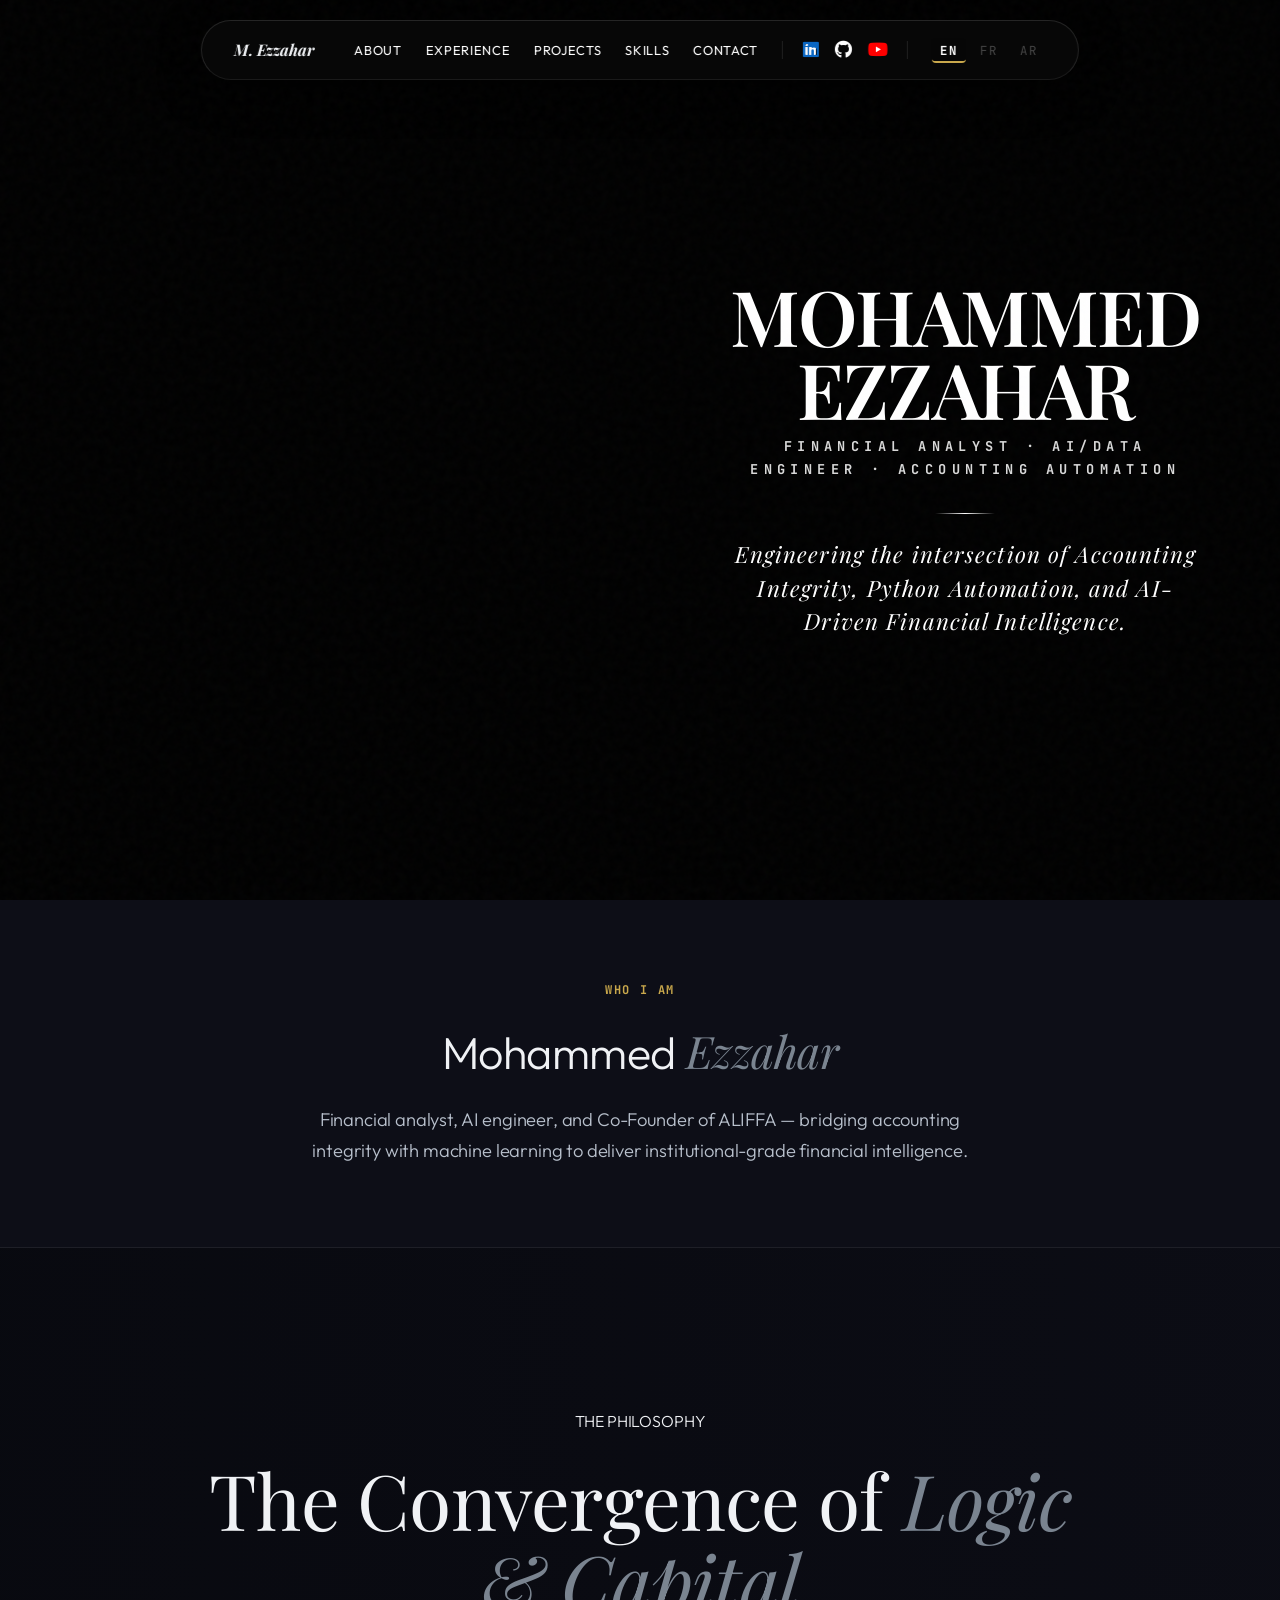
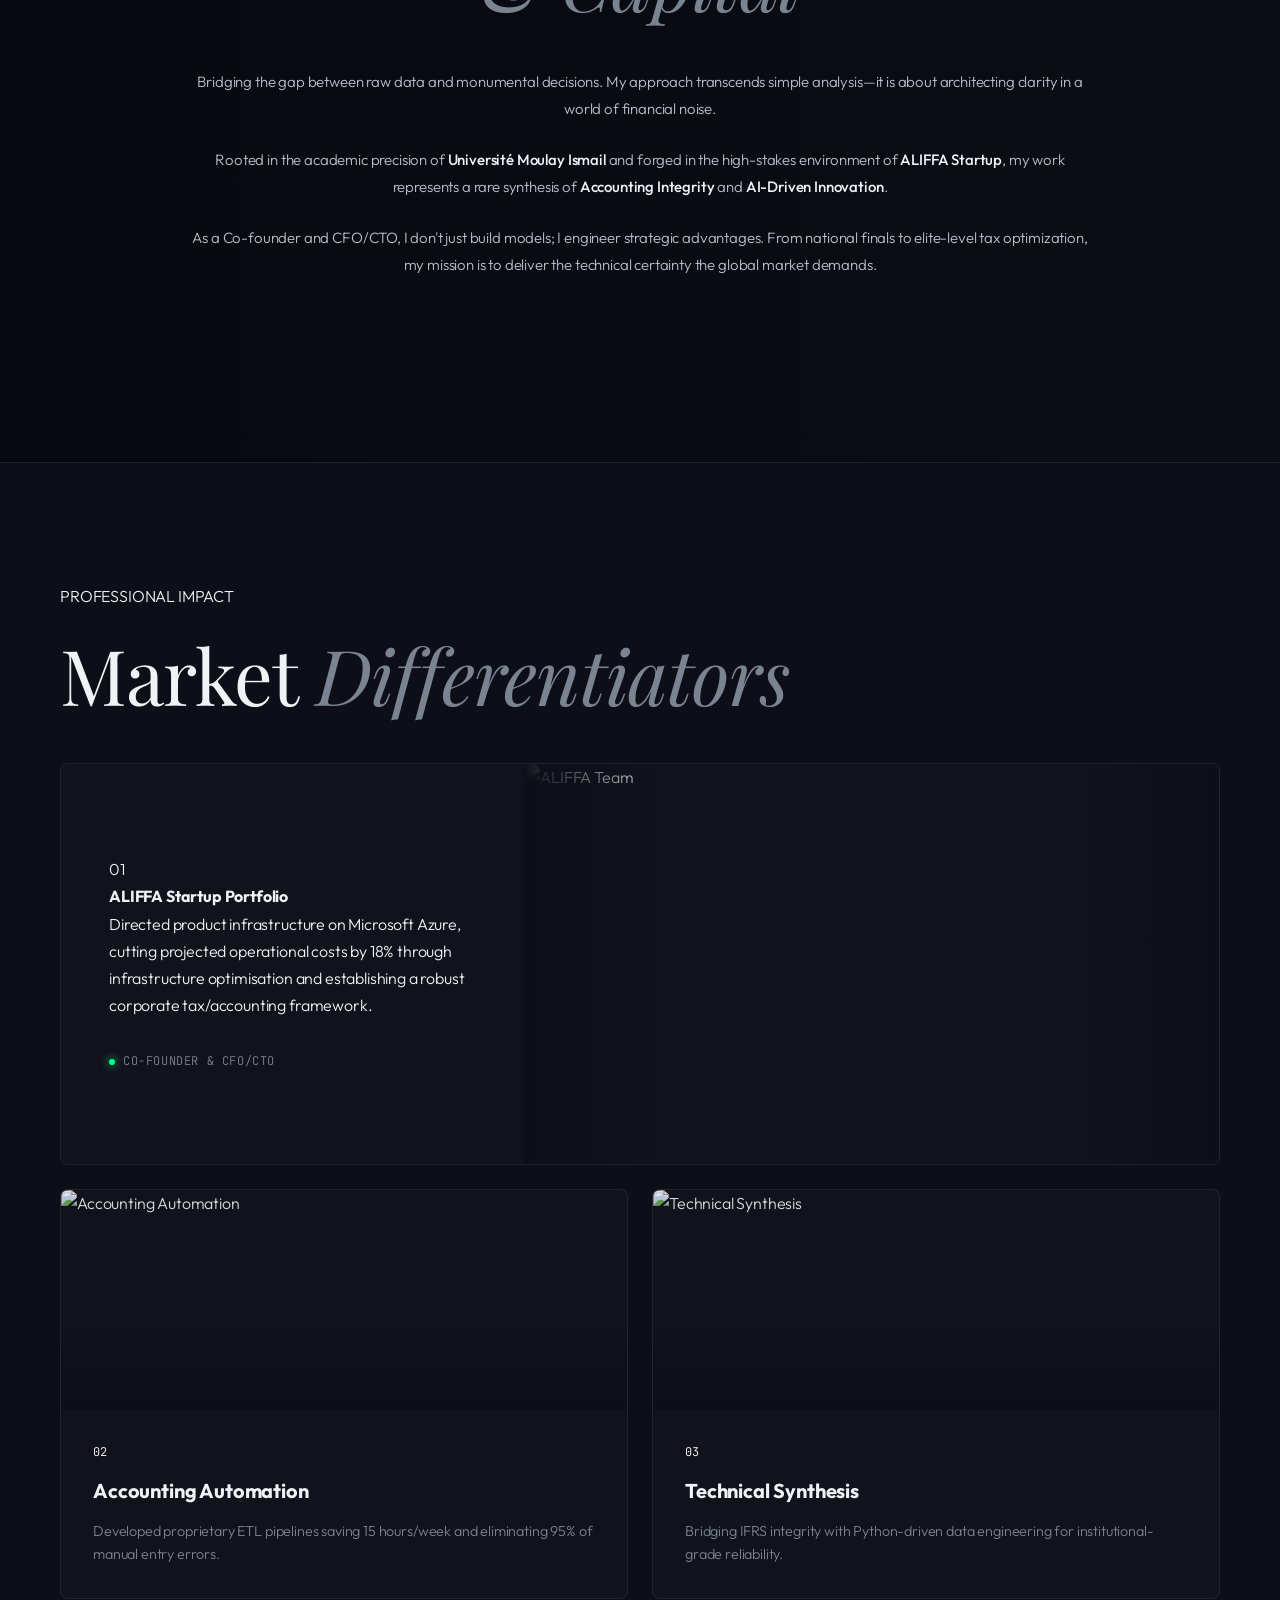
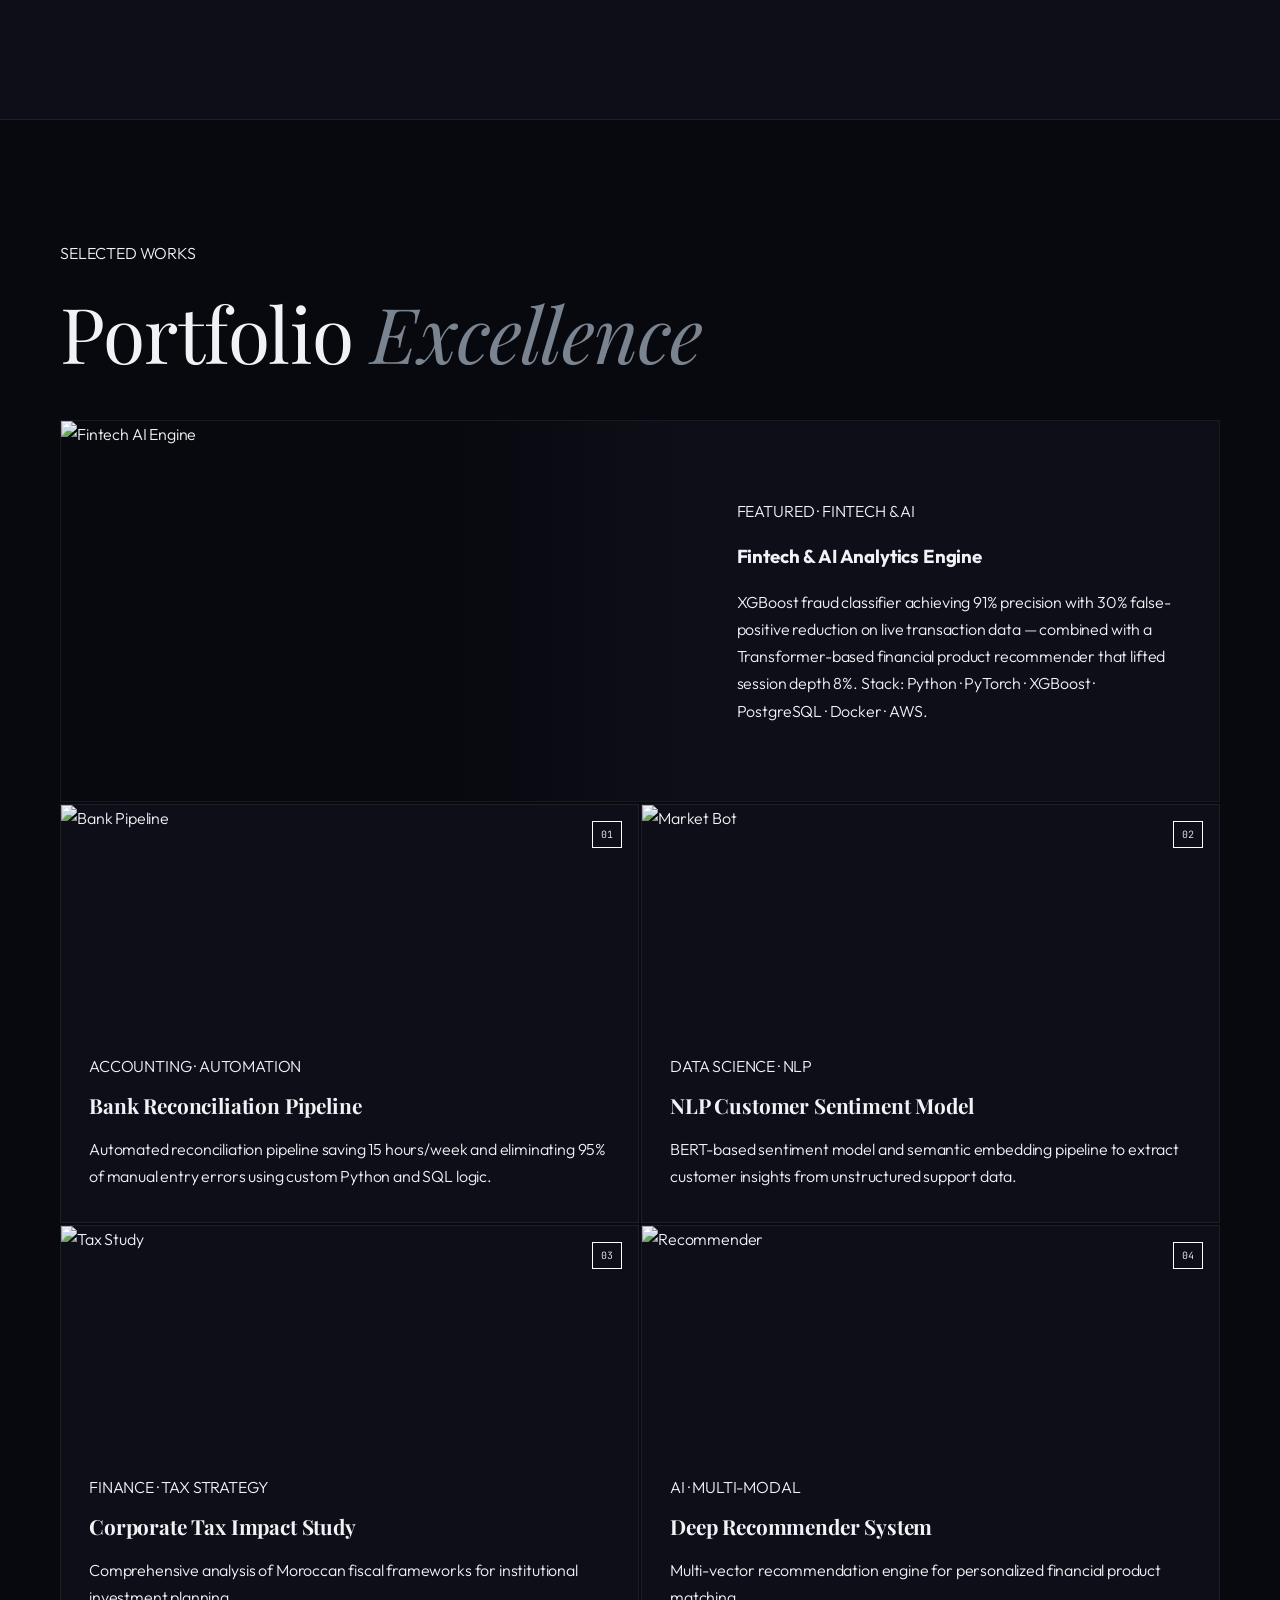
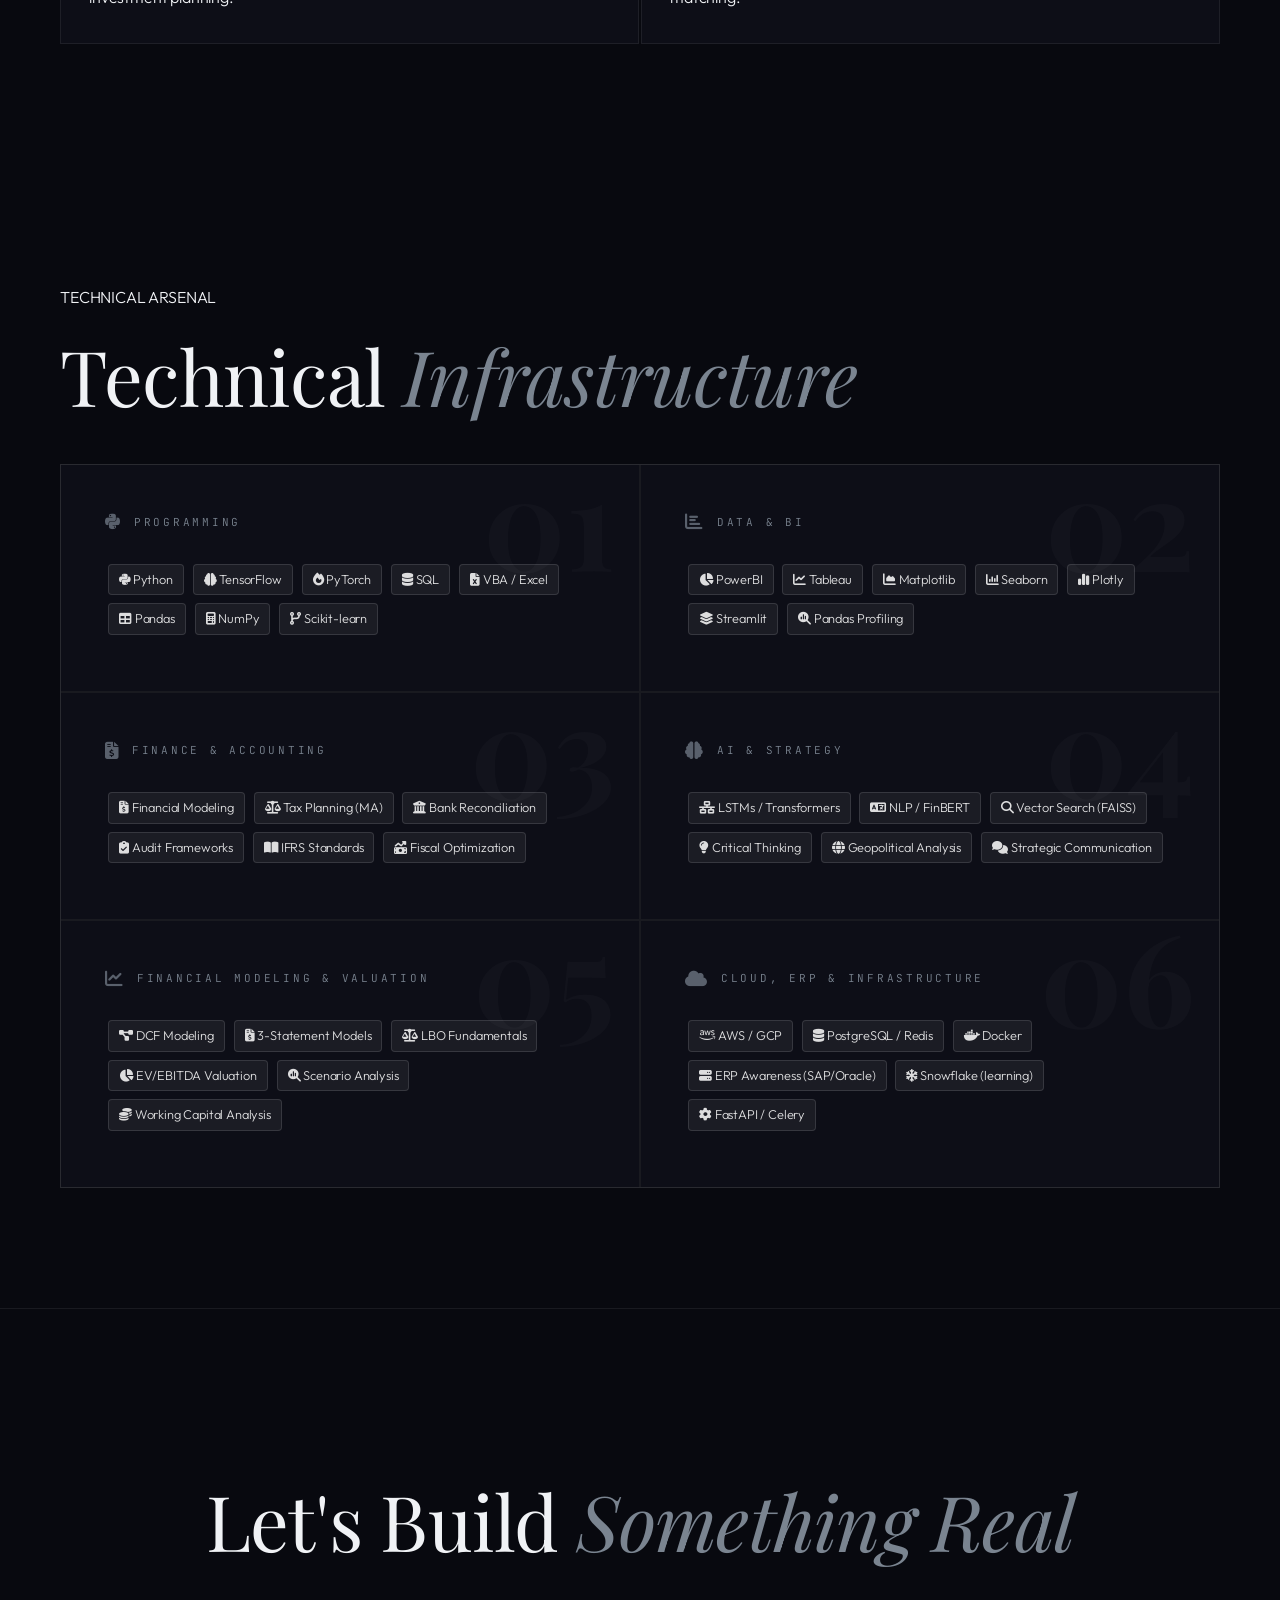
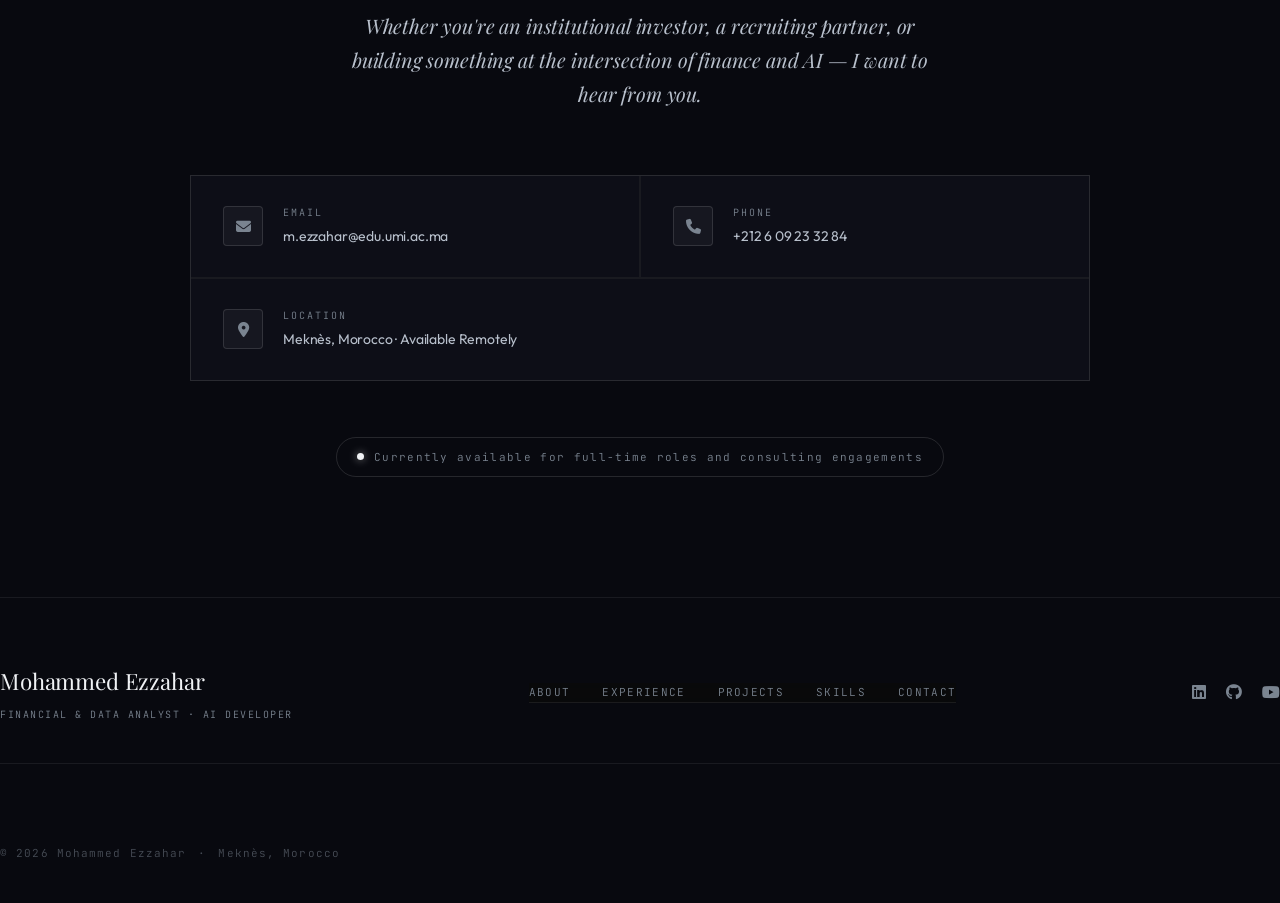
==== commit 3136b50d: "style: expand hero text layout width and filter social icons to linkedin, github, youtube" ====
--- a/code/index.html
+++ b/code/index.html
@@ -408,10 +408,6 @@
                         class="social-linkedin"><i class="fa-brands fa-linkedin"></i></a>
                     <a href="https://github.com/mohammedezzahar" target="_blank" class="social-github"><i
                             class="fa-brands fa-github"></i></a>
-                    <a href="https://x.com/MohammedEzzahar" target="_blank" class="social-x"><i
-                            class="fa-brands fa-x-twitter"></i></a>
-                    <a href="https://medium.com/@mohammedezzahar278" target="_blank" class="social-medium"><i
-                            class="fa-brands fa-medium"></i></a>
                     <a href="https://www.youtube.com/@MohammedEzzahar-g1o" target="_blank" class="social-youtube"><i
                             class="fa-brands fa-youtube"></i></a>
                 </div>
--- a/code/styles.css
+++ b/code/styles.css
@@ -374,6 +374,13 @@
     z-index: 10;
     position: relative;
     text-align: center;
+}
+
+.hero-text {
+    width: 100%;
+    max-width: 1200px;
+    padding: 0 20px;
+    margin: 0 auto;
 }
 
 .hero-content {
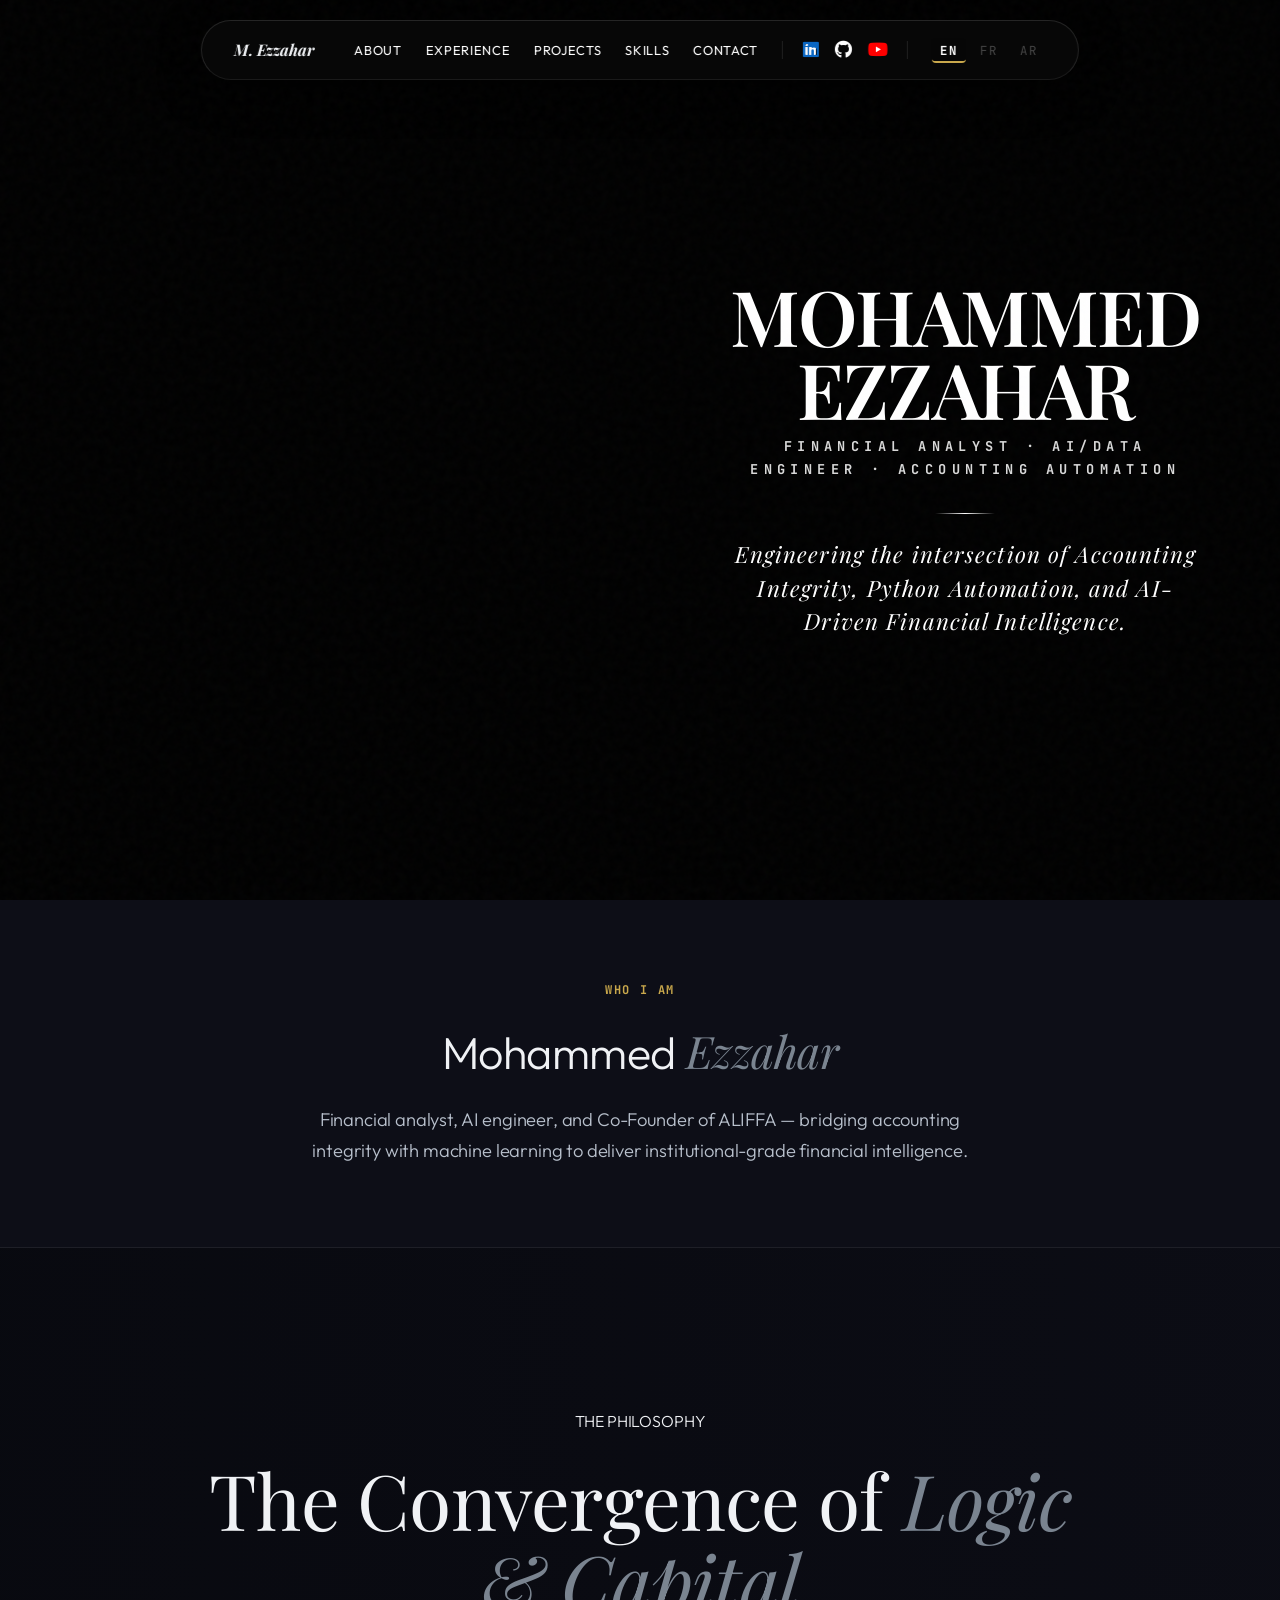
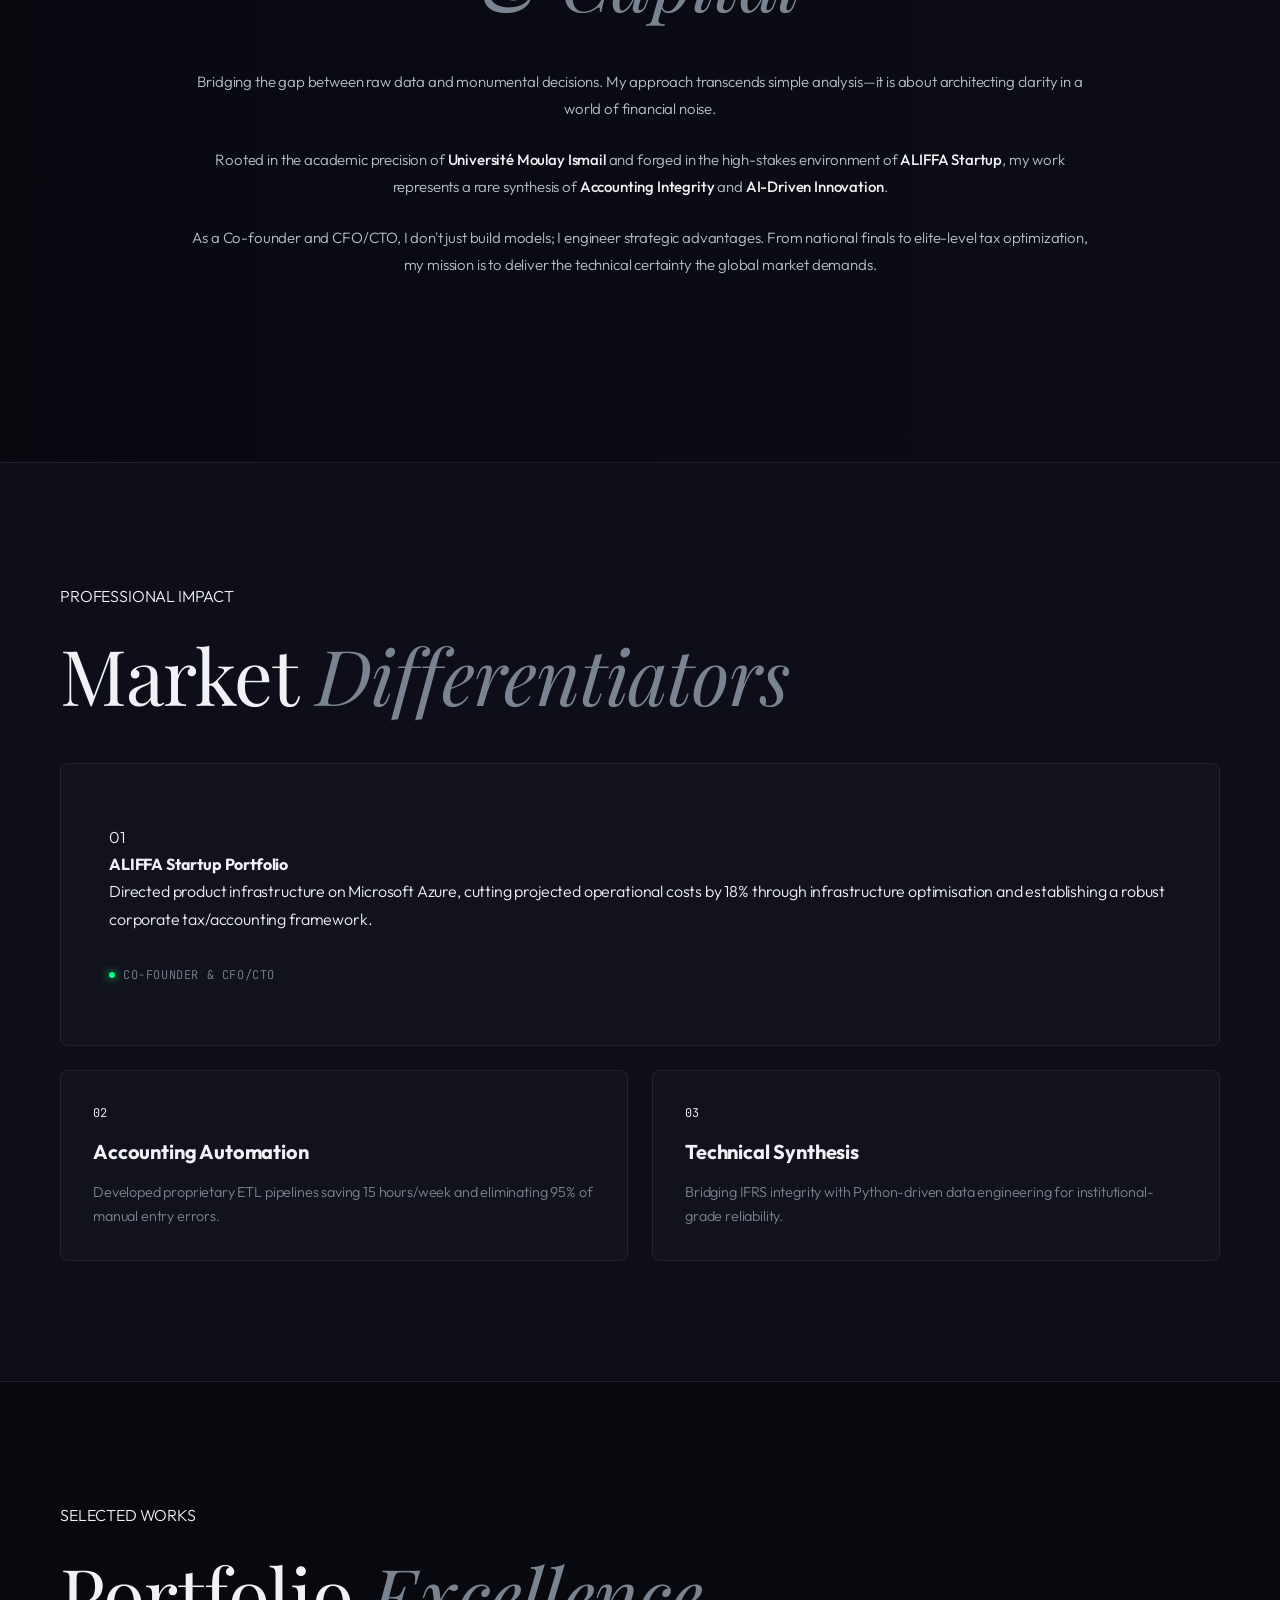
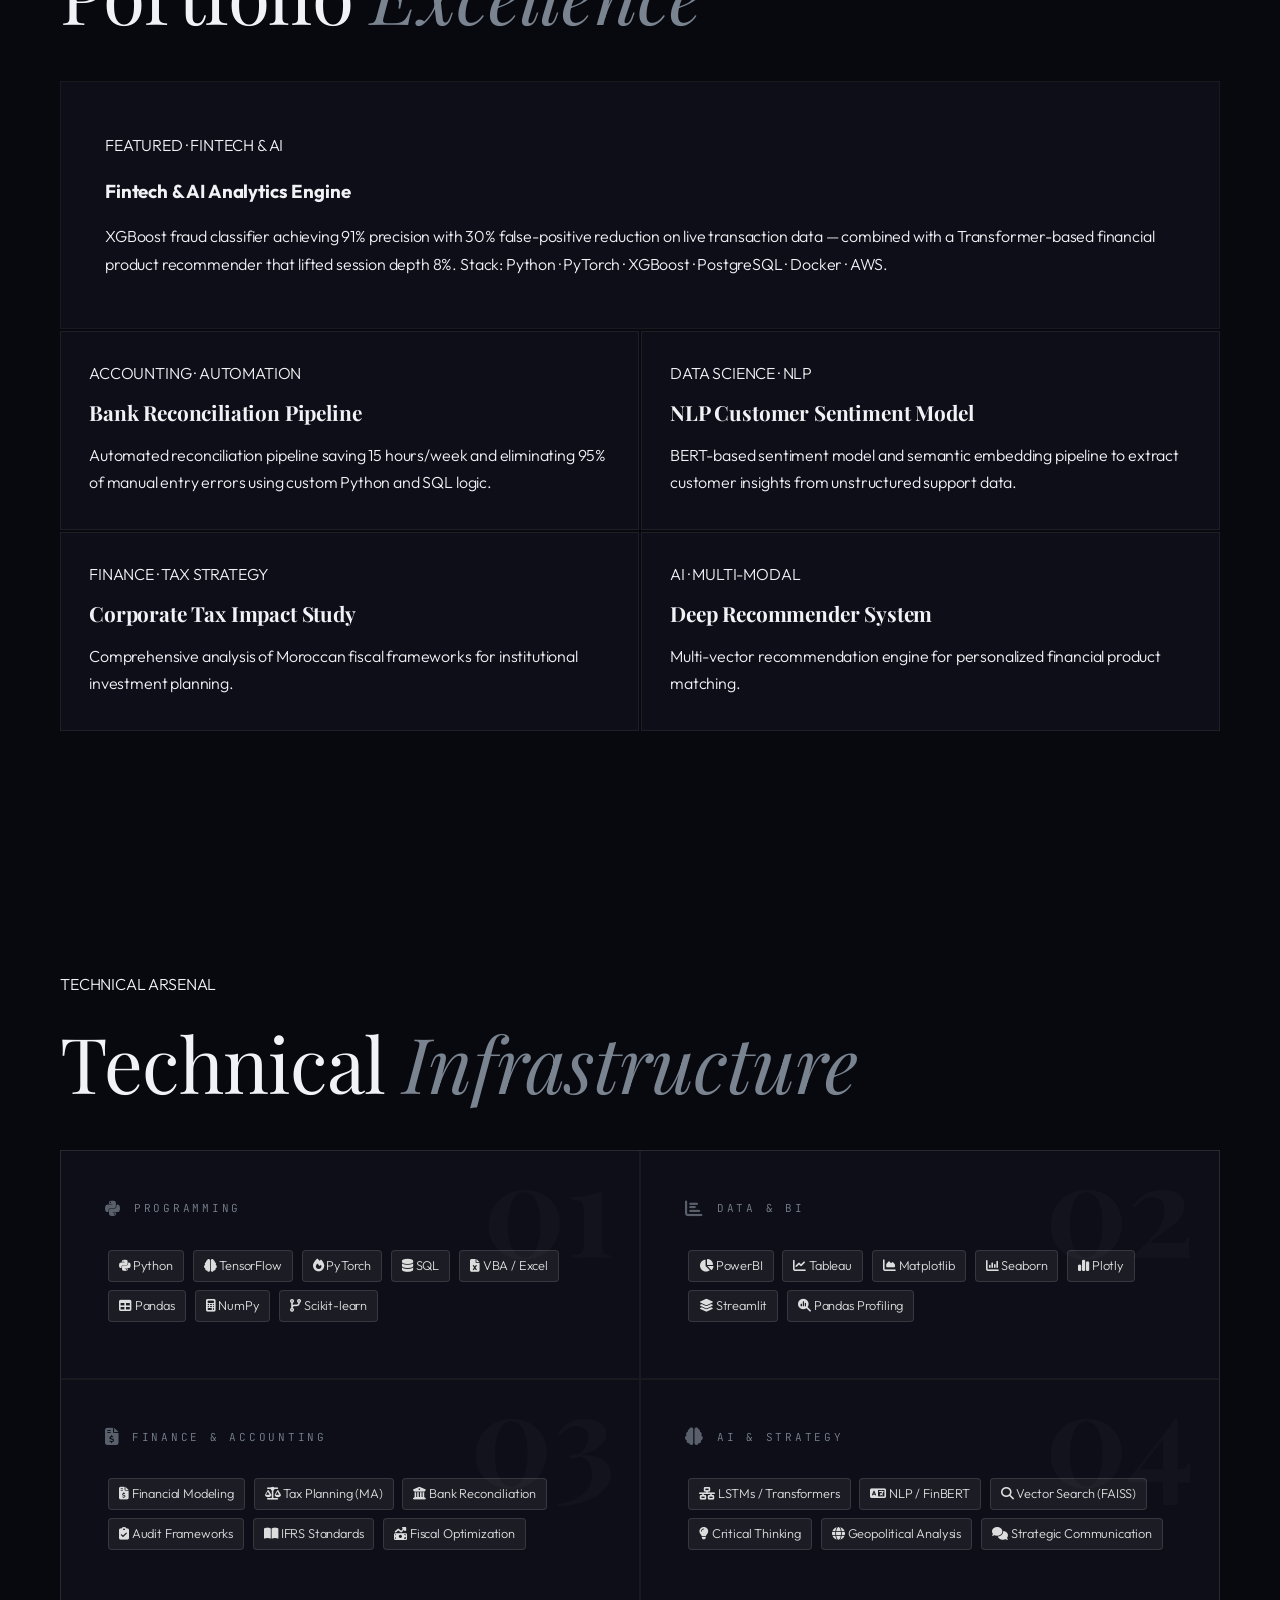
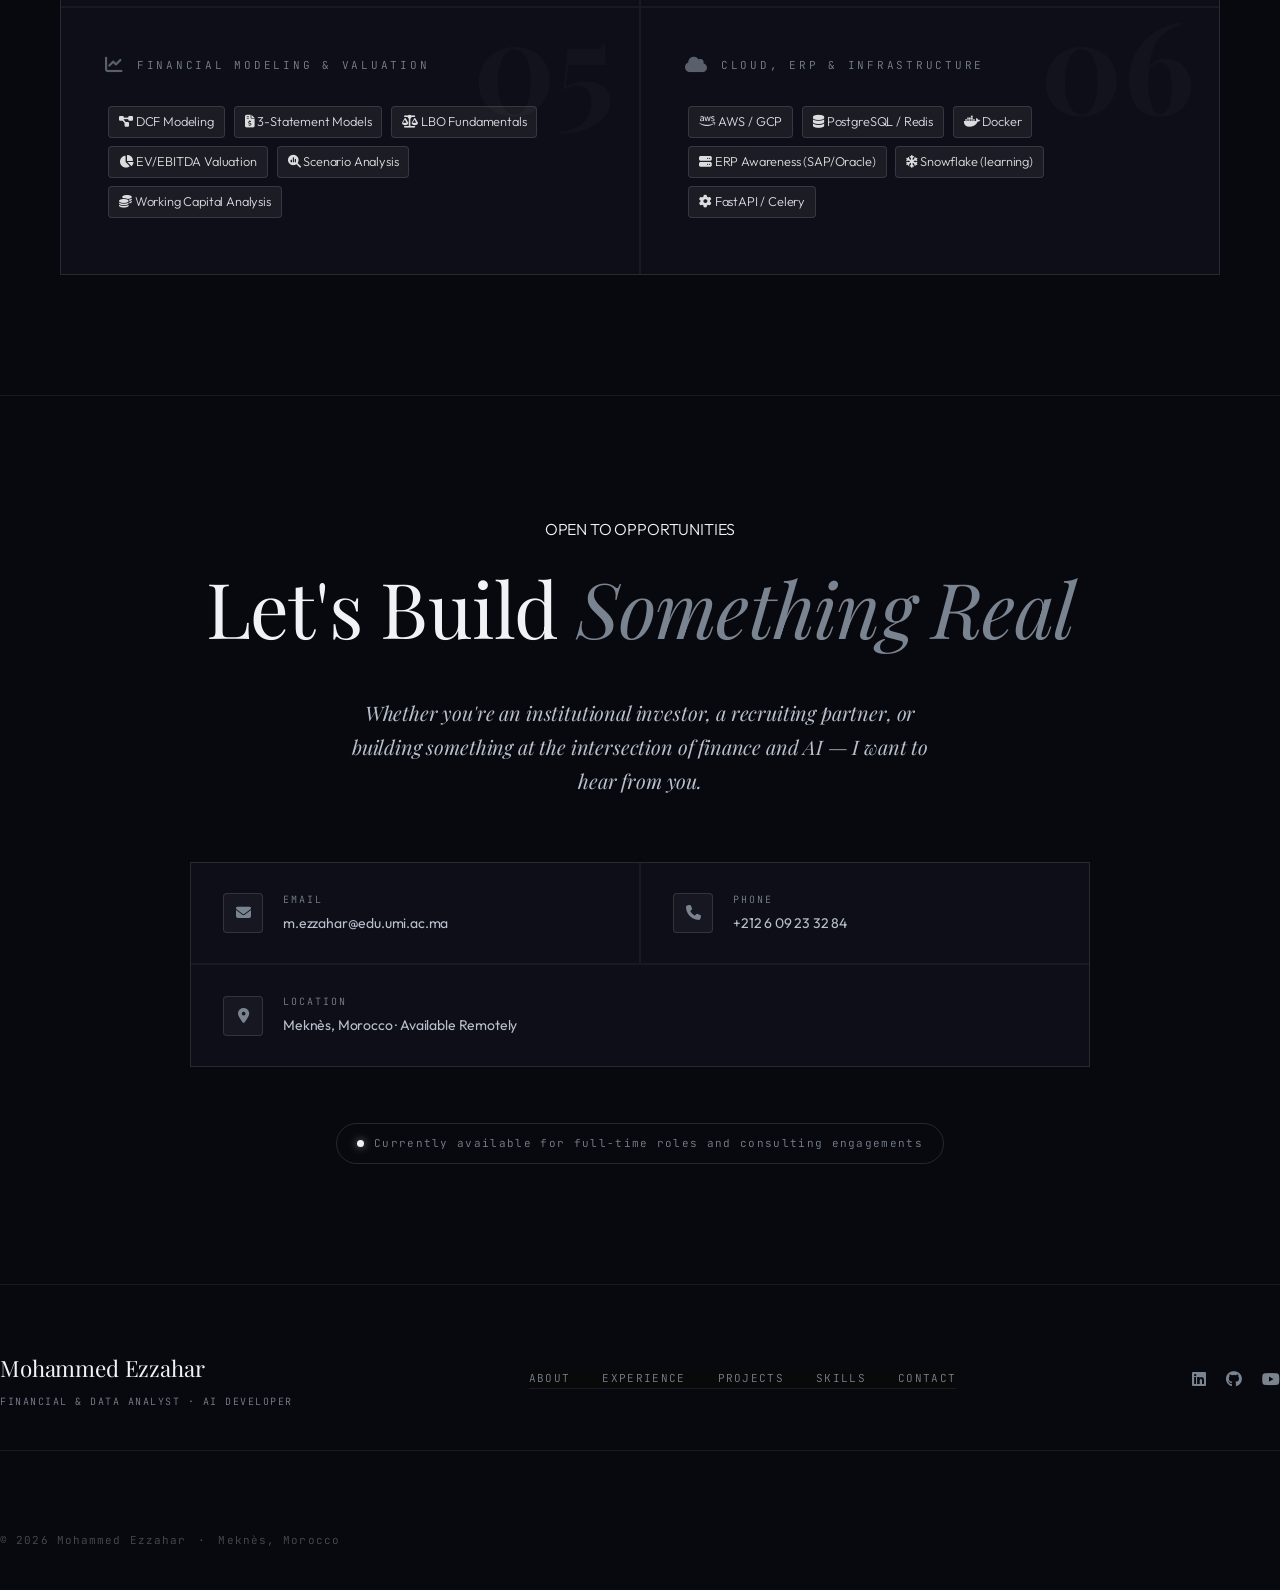
==== commit ce95ce6e: "style: remove all photographic images from HTML and CSS for a clean minimalist text-only layout" ====
--- a/code/index.html
+++ b/code/index.html
@@ -31,7 +31,7 @@
     <link rel="icon" href="youtube_art/logo.png" type="image/png">
 
     <!-- Fonts -->
-    <link rel="stylesheet" href="styles.css?v=3.0">
+    <link rel="stylesheet" href="styles.css?v=4.0">
     <!-- Icons -->
     <link rel="stylesheet" href="https://cdnjs.cloudflare.com/ajax/libs/font-awesome/6.5.1/css/all.min.css">
 </head>
@@ -124,18 +124,12 @@
                         <span data-i18n="exp_status">Co-Founder & CFO/CTO</span>
                     </div>
                 </div>
-                <div class="mf-image">
-                    <img src="aliffa_experience.jpg" alt="ALIFFA Team">
-                    <div class="mf-overlay"></div>
-                </div>
+                <!-- Image removed -->
             </div>
 
             <div class="method-grid-v2">
                 <div class="method-card-v3 fade-up">
-                    <div class="mc-image">
-                        <img src="accounting_experience.png" alt="Accounting Automation">
-                        <div class="mf-overlay"></div>
-                    </div>
+                    <!-- Image removed -->
                     <div class="mc-content">
                         <span class="m-num">02</span>
                         <h4 data-i18n="exp_2_title">Accounting Automation</h4>
@@ -143,10 +137,7 @@
                     </div>
                 </div>
                 <div class="method-card-v3 fade-up">
-                    <div class="mc-image">
-                        <img src="synthesis_experience.png" alt="Technical Synthesis">
-                        <div class="mf-overlay"></div>
-                    </div>
+                    <!-- Image removed -->
                     <div class="mc-content">
                         <span class="m-num">03</span>
                         <h4 data-i18n="exp_3_title">Technical Synthesis</h4>
@@ -165,9 +156,7 @@
             <h2 class="fade-up" data-i18n="projects_h2">Portfolio <em>Excellence</em></h2>
 
             <div class="featured-project fade-up">
-                <div class="f-img">
-                    <img src="cinematic_4_tradingdesk.png" alt="Fintech AI Engine">
-                </div>
+                <!-- Image removed -->
                 <a href="https://github.com/mohammedezzahar/MyProjects/blob/main/FinTech-Fraud-Detection.md" class="f-content">
                     <div class="eyebrow" data-i18n="proj_f_eyebrow">FEATURED · FINTECH &amp; AI</div>
                     <h3 data-i18n="proj_f_title">Fintech &amp; AI Analytics Engine</h3>
@@ -177,10 +166,7 @@
 
             <div class="projects-grid">
                 <a href="https://github.com/mohammedezzahar/MyProjects/blob/main/Bank-Reconciliation-Pipeline.md" class="p-card fade-up">
-                    <div class="p-img">
-                        <div class="p-badge">01</div>
-                        <img src="cinematic_wide_2.png" alt="Bank Pipeline">
-                    </div>
+                    <!-- Image removed -->
                     <div class="p-info">
                         <div class="eyebrow" data-i18n="proj_1_eyebrow">ACCOUNTING · AUTOMATION</div>
                         <h4 data-i18n="proj_1_title">Bank Reconciliation Pipeline</h4>
@@ -188,10 +174,7 @@
                     </div>
                 </a>
                 <a href="https://github.com/mohammedezzahar/MyProjects/blob/main/NLP-Market-Bot.md" class="p-card fade-up">
-                    <div class="p-img">
-                        <div class="p-badge">02</div>
-                        <img src="cinematic_1_wallstreet.png" alt="Market Bot">
-                    </div>
+                    <!-- Image removed -->
                     <div class="p-info">
                         <div class="eyebrow" data-i18n="proj_2_eyebrow">DATA SCIENCE · NLP</div>
                         <h4 data-i18n="proj_2_title">NLP Customer Sentiment Model</h4>
@@ -199,10 +182,7 @@
                     </div>
                 </a>
                 <a href="https://github.com/mohammedezzahar/MyProjects/blob/main/Corporate-Tax-Impact-Study.md" class="p-card fade-up">
-                    <div class="p-img">
-                        <div class="p-badge">03</div>
-                        <img src="cinematic_3_boardroom.png" alt="Tax Study">
-                    </div>
+                    <!-- Image removed -->
                     <div class="p-info">
                         <div class="eyebrow" data-i18n="proj_3_eyebrow">FINANCE · TAX STRATEGY</div>
                         <h4 data-i18n="proj_3_title">Corporate Tax Impact Study</h4>
@@ -211,10 +191,7 @@
                     </div>
                 </a>
                 <a href="https://github.com/mohammedezzahar/MyProjects/blob/main/Deep-Recommender-System.md" class="p-card fade-up">
-                    <div class="p-img">
-                        <div class="p-badge">04</div>
-                        <img src="cinematic_wide_3.png" alt="Recommender">
-                    </div>
+                    <!-- Image removed -->
                     <div class="p-info">
                         <div class="eyebrow" data-i18n="proj_4_eyebrow">AI · MULTI-MODAL</div>
                         <h4 data-i18n="proj_4_title">Deep Recommender System</h4>
--- a/code/styles.css
+++ b/code/styles.css
@@ -3813,3 +3813,16 @@
     margin-top: -0.35em !important;
     font-weight: 700 !important;
 }
+
+/* Image-free Minimalist Layout Overrides */
+.mf-image,
+.mc-image,
+.f-img,
+.p-img {
+    display: none !important;
+}
+
+.method-featured,
+.featured-project {
+    grid-template-columns: 1fr !important;
+}
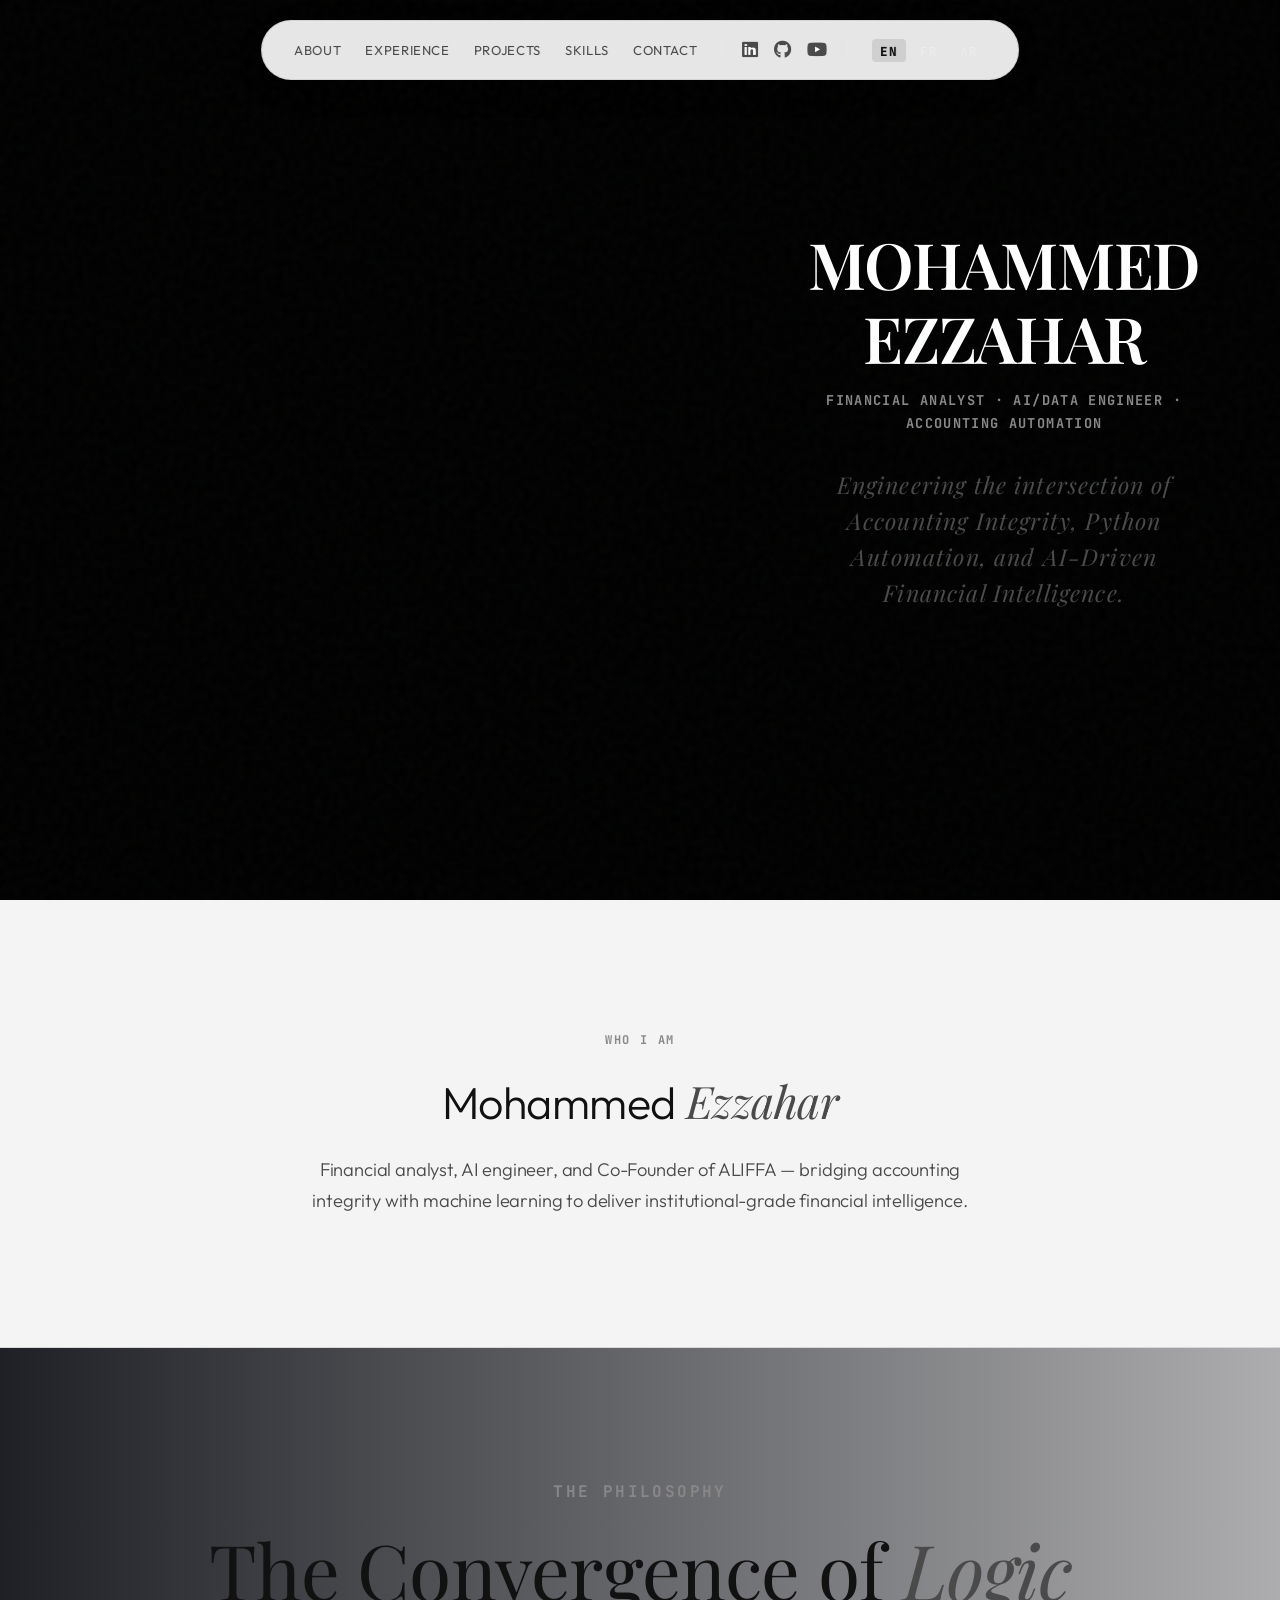
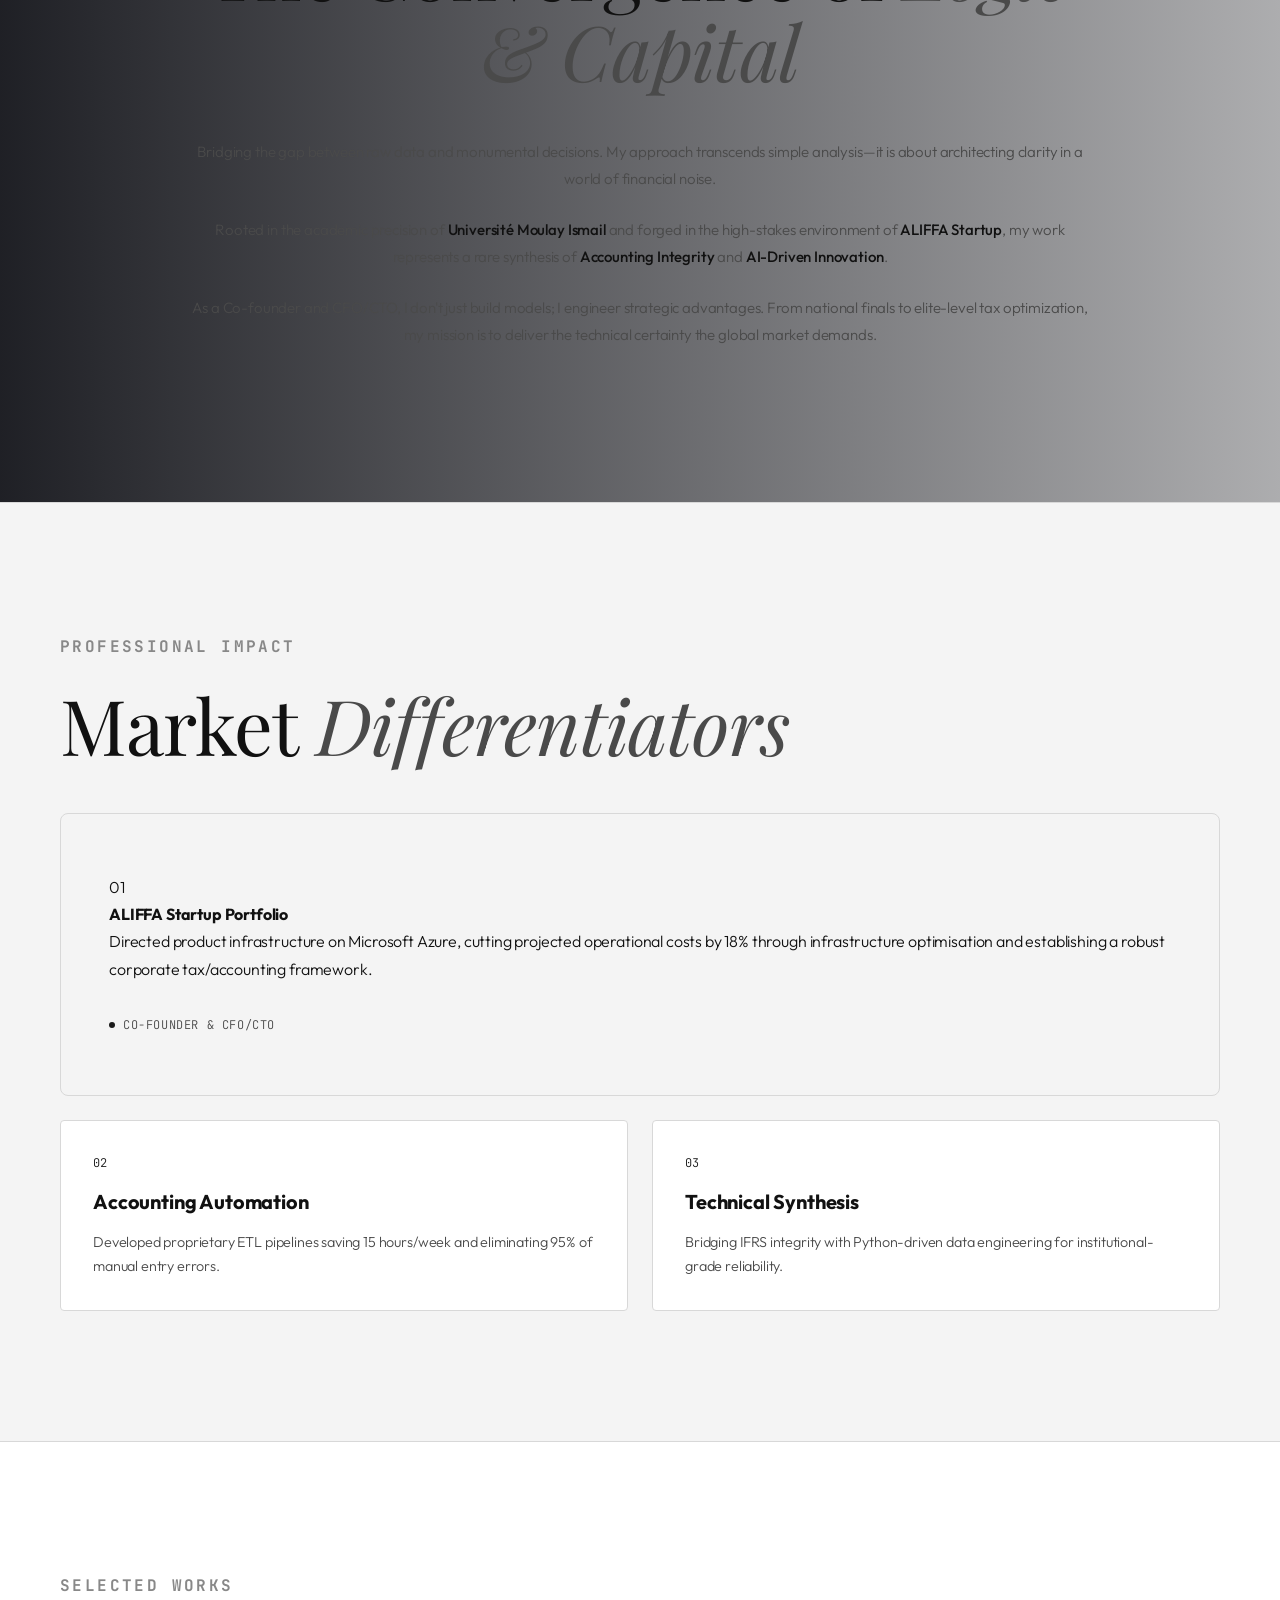
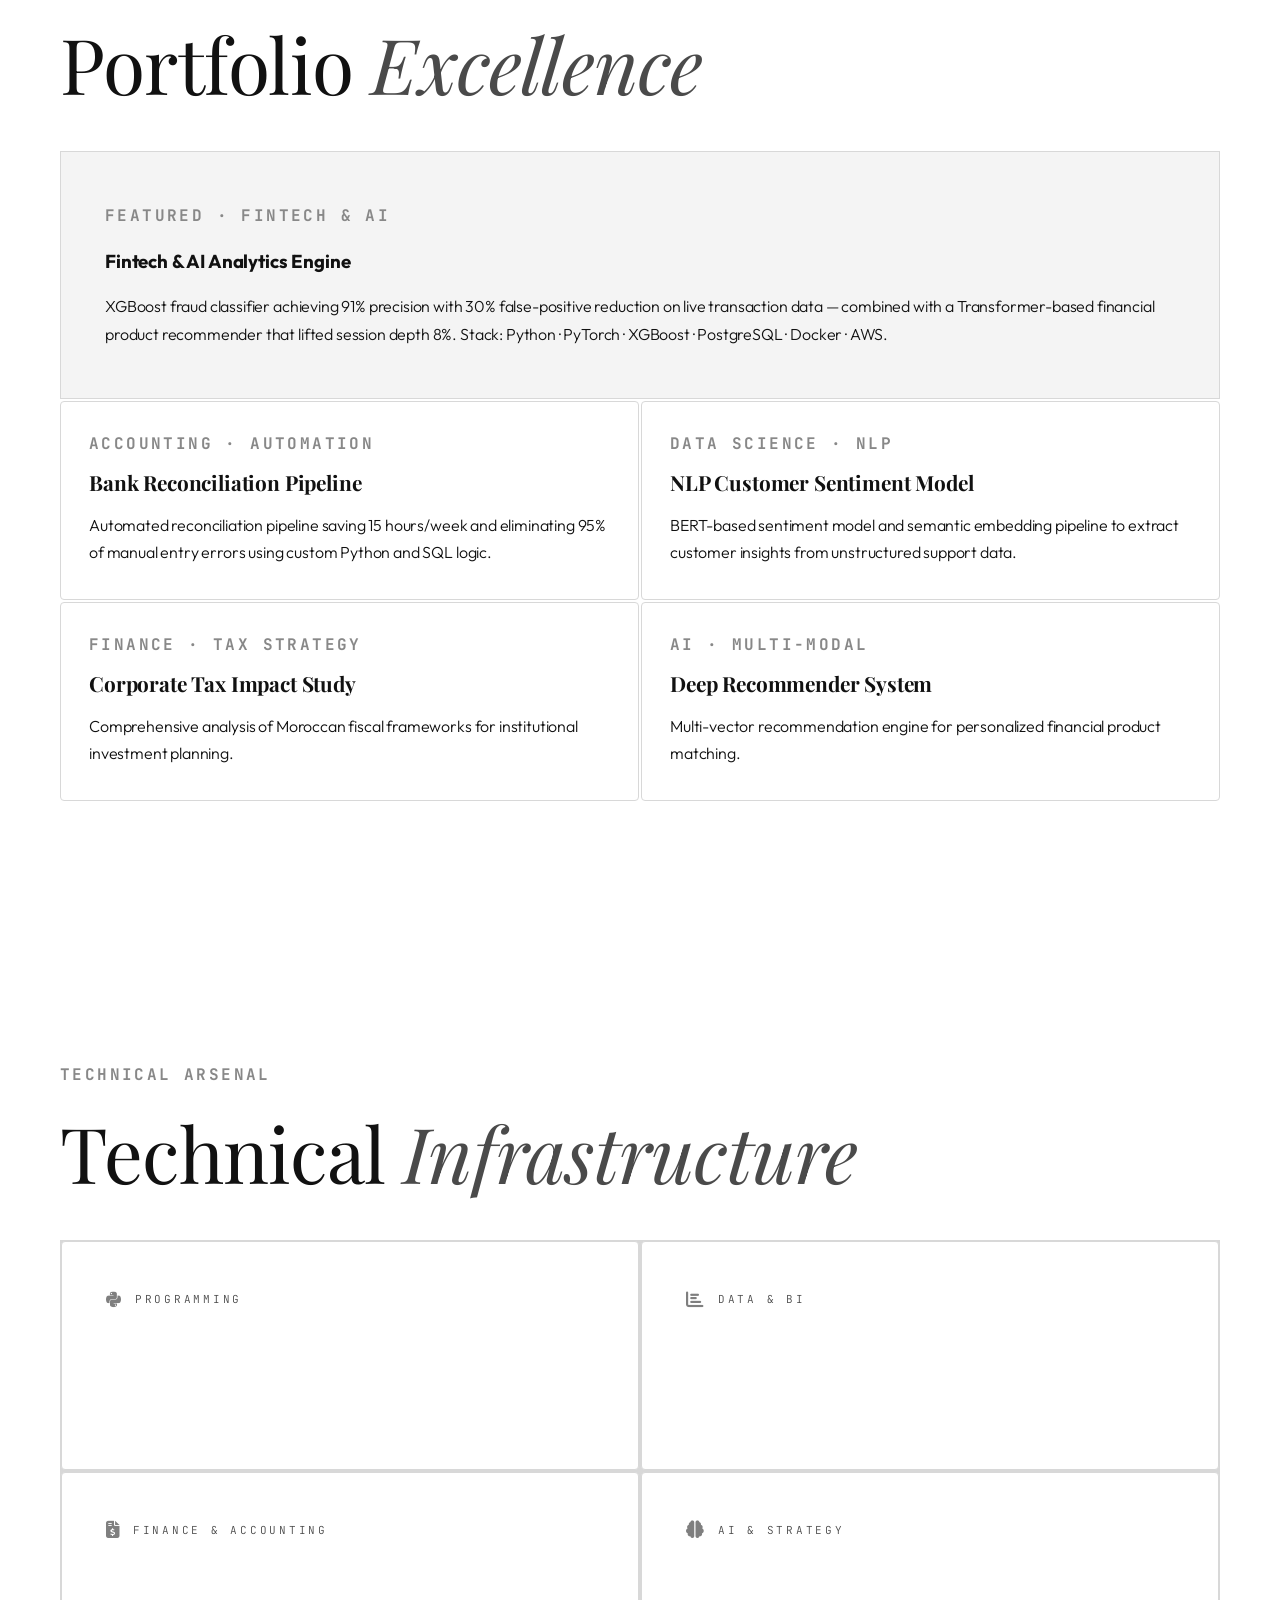
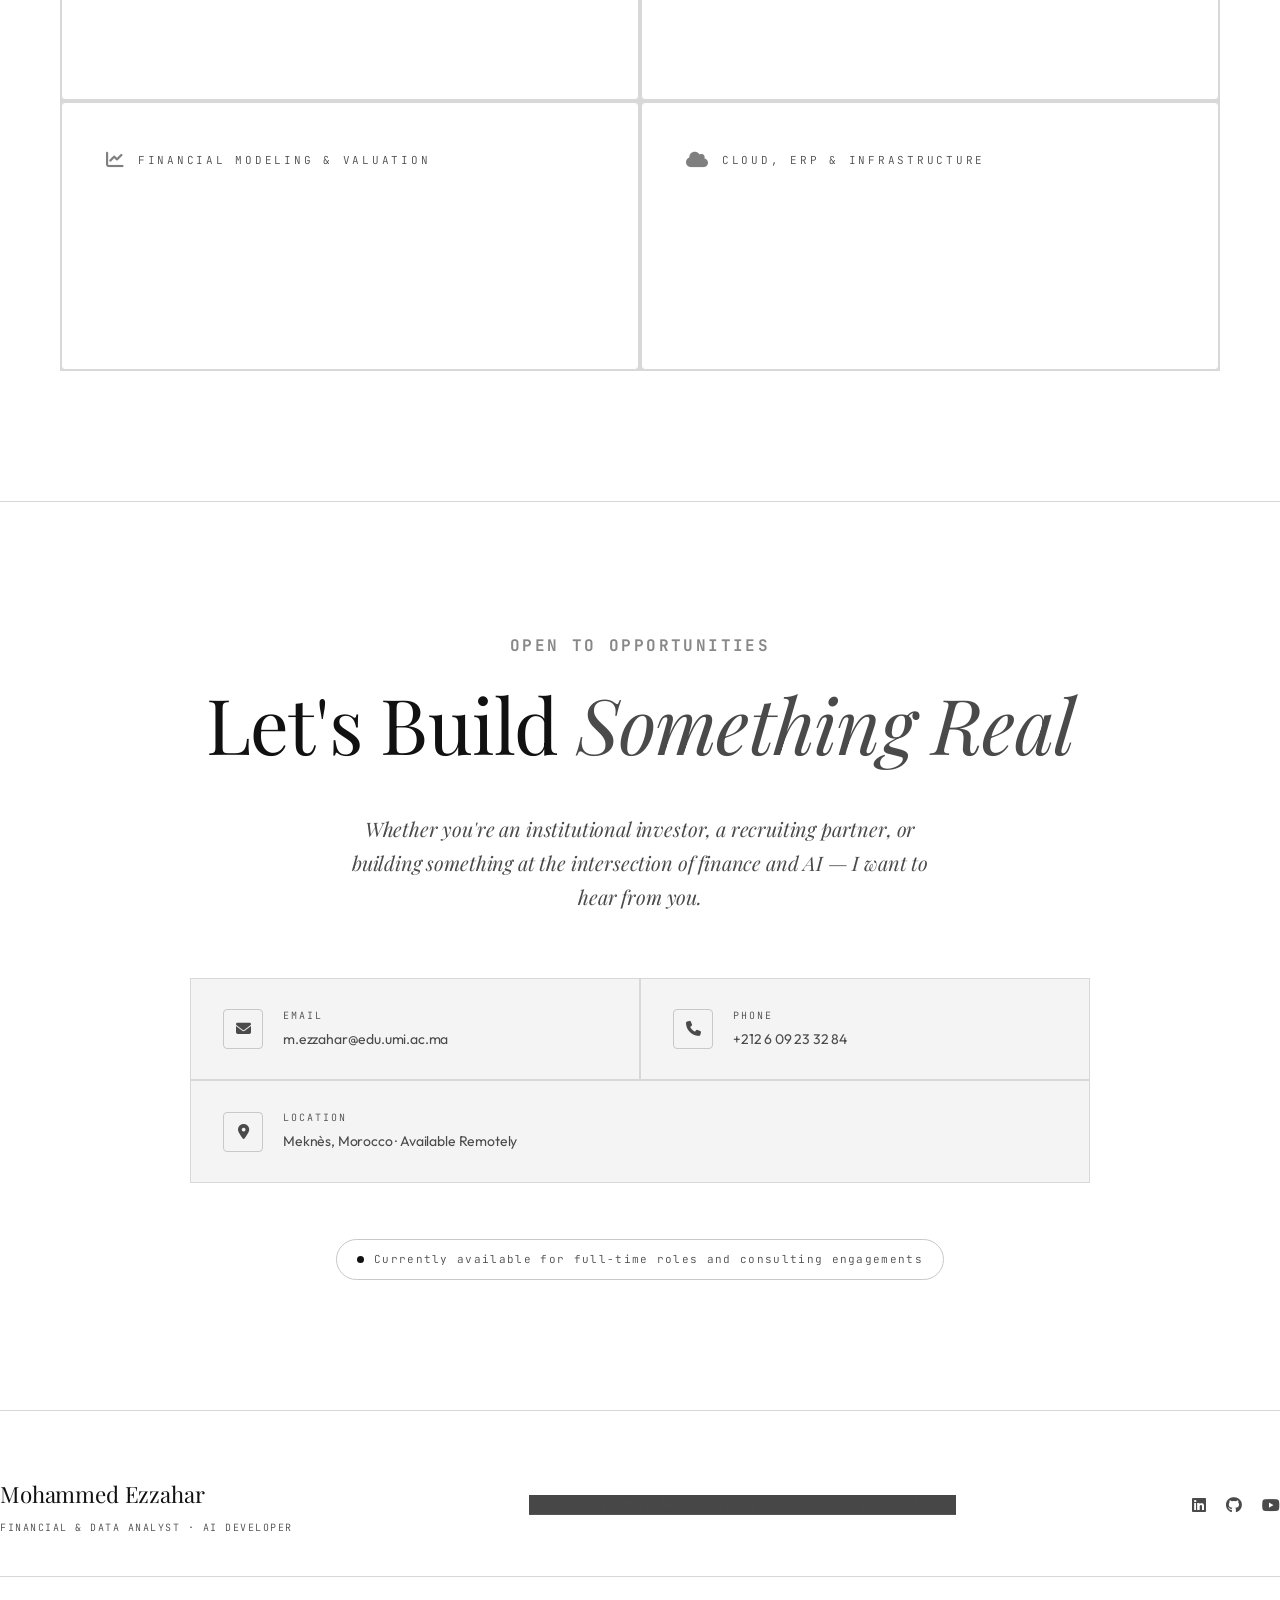
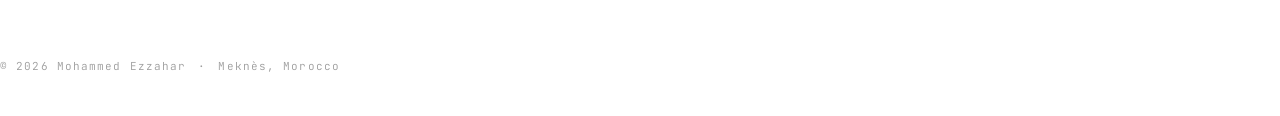
==== commit eed426b0: "feat: complete monochrome light theme redesign, center hero text, filter socials, and clean nav" ====
--- a/code/index.html
+++ b/code/index.html
@@ -31,7 +31,7 @@
     <link rel="icon" href="youtube_art/logo.png" type="image/png">
 
     <!-- Fonts -->
-    <link rel="stylesheet" href="styles.css?v=4.0">
+    <link rel="stylesheet" href="styles_v5.css">
     <!-- Icons -->
     <link rel="stylesheet" href="https://cdnjs.cloudflare.com/ajax/libs/font-awesome/6.5.1/css/all.min.css">
 </head>
@@ -59,7 +59,6 @@
                     <span class="name-last" data-i18n="hero_name_last">EZZAHAR</span>
                 </h1>
                 <div class="hero-job-eyebrow fade-up" data-i18n="hero_eyebrow">Financial &amp; Data Analyst</div>
-                <div class="hero-divider fade-up"></div>
                 <p class="hero-tagline-text fade-up" data-i18n="hero_tagline">Mastery in Accounting &amp; AI Modeling
                 </p>
             </div>
@@ -398,9 +397,9 @@
     </footer>
 
 
-    <script src="navConfig.js"></script>
-    <script src="translations.js?v=1.3"></script>
-    <script src="script.js?v=1.3"></script>
+    <script src="navConfig_v5.js"></script>
+    <script src="translations.js?v=1.5"></script>
+    <script src="script.js?v=1.5"></script>
 </body>
 
 </html>
--- a/code/styles_v5.css
+++ b/code/styles_v5.css
@@ -0,0 +1,4062 @@
+@import url('https://fonts.googleapis.com/css2?family=Outfit:wght@300;400;500;600;700&family=Cairo:wght@400;600;700&family=Tajawal:wght@400;500;700&family=IBM+Plex+Sans+Arabic:wght@400;500;700&family=Reem+Kufi:wght@400;700&family=Kufam:wght@400;700&family=El+Messiri:wght@400;700&family=Playfair+Display:ital,wght@0,400;0,700;1,400;1,700&family=JetBrains+Mono:wght@300;400&display=swap');
+
+:root {
+    /* Color Palette - Calvin-inspired Monochrome Light */
+    --bg-primary:    #ffffff;   /* main page background */
+    --bg-secondary:  #f4f4f4;   /* section background, alternating panels */
+    --bg-tertiary:   #e8e8e8;   /* cards, feature boxes, borders */
+    --text-primary:  #111111;   /* headings, body copy — near-black */
+    --text-secondary:#4a4a4a;   /* muted/secondary copy, captions */
+    --border:        #d8d8d8;   /* dividers, card outlines */
+    --accent:        #1a1a1a;   /* replace all yellow/gold accent usage with dark gray/black */
+
+    /* Legacy compatibility variables */
+    --bg: var(--bg-primary);
+    --bg-2: var(--bg-secondary);
+    --bg-3: var(--bg-tertiary);
+    --text: var(--text-primary);
+    --text-dim: var(--text-secondary);
+    --text-mid: var(--text-secondary);
+    --border-m: #c8c8c8;
+    --accent-dim: rgba(26, 26, 26, 0.15);
+    --accent-glow: rgba(0, 0, 0, 0.05);
+    --warn: #4a4a4a;
+    --warm: #eaeaea;
+
+    /* Typography - Rebuilt for Luxury Finance */
+    --font-display: 'Outfit', sans-serif;
+    --font-editorial: 'Playfair Display', serif;
+    --font-tech: 'JetBrains Mono', monospace;
+    --font-body: 'Outfit', sans-serif;
+    --font-arabic: 'IBM Plex Sans Arabic', 'Tajawal', 'Cairo', sans-serif;
+
+    /* Spacing */
+    --padding-global: 60px;
+    --section-padding: 120px;
+    --container-max: 1280px;
+}
+
+/* Base Styles */
+* {
+    margin: 0;
+    padding: 0;
+    box-sizing: border-box;
+}
+
+html {
+    scroll-behavior: smooth;
+    background-color: var(--bg);
+    overflow-x: hidden;
+}
+
+body {
+    background-color: var(--bg);
+    color: var(--text);
+    font-family: var(--font-body);
+    font-weight: 300;
+    line-height: 1.7;
+    /* Increased for readability */
+    -webkit-font-smoothing: antialiased;
+    letter-spacing: -0.01em;
+}
+
+section {
+    position: relative;
+    padding: var(--section-padding) var(--padding-global);
+    overflow: hidden;
+}
+
+.container {
+    max-width: var(--container-max);
+    margin: 0 auto;
+    position: relative;
+    z-index: 10;
+}
+
+a {
+    text-decoration: none;
+    color: inherit;
+    transition: 0.3s cubic-bezier(0.16, 1, 0.3, 1);
+}
+
+ul {
+    list-style: none;
+}
+
+img {
+    max-width: 100%;
+    display: block;
+}
+
+
+/* Grain Overlay */
+.grain-overlay {
+    position: fixed;
+    top: 0;
+    left: 0;
+    width: 100%;
+    height: 100%;
+    background: url("data:image/svg+xml,%3Csvg viewBox='0 0 180 180' xmlns='http://www.w3.org/2000/svg'%3E%3Cfilter id='noiseFilter'%3E%3CfeTurbulence type='fractalNoise' baseFrequency='0.65' numOctaves='3' stitchTiles='stitch'/%3E%3C/filter%3E%3Crect width='100%25' height='100%25' filter='url(%23noiseFilter)'/%3E%3C/svg%3E");
+    opacity: 0.028;
+    pointer-events: none;
+    z-index: 9990;
+}
+
+/* Animations */
+.fade-up {
+    opacity: 0;
+    transform: translateY(36px);
+    transition: opacity 0.9s cubic-bezier(0.16, 1, 0.3, 1), transform 0.9s cubic-bezier(0.16, 1, 0.3, 1);
+}
+
+.fade-up.visible {
+    opacity: 1;
+    transform: translateY(0);
+}
+
+
+@keyframes breatheGlow {
+
+    0%,
+    100% {
+        text-shadow: 0 0 0px var(--text);
+    }
+
+    50% {
+        text-shadow: 0 0 25px rgba(255, 255, 255, 0.4), 0 0 50px rgba(255, 255, 255, 0.1);
+    }
+}
+
+@keyframes blink {
+
+    0%,
+    100% {
+        opacity: 1;
+    }
+
+    50% {
+        opacity: 0.3;
+    }
+}
+
+@keyframes marquee {
+    0% {
+        transform: translateX(0);
+    }
+
+    100% {
+        transform: translateX(-50%);
+    }
+}
+
+/* --- GLOBAL NAVIGATION PILL (Fixed Top) --- */
+.hero-nav-pill {
+    position: fixed;
+    top: 20px;
+    left: 50%;
+    transform: translateX(-50%);
+    background: rgba(8, 9, 15, 0.92);
+    backdrop-filter: blur(12px);
+    -webkit-backdrop-filter: blur(12px);
+    border: 1px solid rgba(255, 255, 255, 0.12);
+    border-radius: 100px;
+    padding: 10px 32px;
+    display: flex;
+    align-items: center;
+    gap: 24px;
+    z-index: 10000;
+    box-shadow: 0 10px 40px rgba(0, 0, 0, 0.6);
+    max-width: calc(100vw - 40px);
+    width: max-content;
+    flex-wrap: nowrap;
+    overflow: hidden;
+    white-space: nowrap;
+    transition: 0.5s cubic-bezier(0.16, 1, 0.3, 1);
+}
+
+.nav-logo {
+    display: none;
+}
+
+@keyframes navFloat {
+
+    0%,
+    100% {
+        transform: translate(-50%, 0);
+    }
+
+    50% {
+        transform: translate(-50%, -4px);
+    }
+}
+
+.pill-links {
+    display: flex;
+    align-items: center;
+    gap: 12px;
+}
+
+.pill-links a {
+    font-family: var(--font-tech);
+    font-size: 12.5px;
+    font-weight: 700;
+    color: #ffffff !important;
+    text-transform: uppercase;
+    letter-spacing: 0.1em;
+    display: flex;
+    align-items: center;
+    gap: 4px;
+    transition: color 0.3s;
+}
+
+.pill-links a:hover {
+    color: #ffffff !important;
+}
+
+.pill-divider {
+    width: 1px;
+    height: 14px;
+    background: rgba(0, 0, 0, 0.2);
+}
+
+.pill-socials {
+    display: flex;
+    align-items: center;
+    gap: 16px;
+}
+
+.pill-socials a {
+    font-size: 16px;
+    transition: 0.4s cubic-bezier(0.16, 1, 0.3, 1);
+    display: flex;
+    align-items: center;
+    justify-content: center;
+}
+
+.pill-socials a:hover {
+    transform: translateY(-3px) scale(1.2);
+}
+
+.pill-socials a.social-linkedin {
+    color: #0077b5;
+}
+
+.pill-socials a.social-github {
+    color: #ffffff;
+}
+
+.pill-socials a.social-x {
+    color: #ffffff;
+}
+
+.pill-socials a.social-medium {
+    color: #00ab6c;
+}
+
+.pill-socials a.social-reddit {
+    color: #ff4500;
+}
+
+.pill-socials a.social-substack {
+    color: #ff6719;
+}
+
+.pill-socials a.social-youtube {
+    color: #ff0000;
+}
+
+.hero-nav-pill .lang-switch {
+    display: flex;
+    gap: 6px;
+    align-items: center;
+}
+
+.hero-nav-pill .lang-btn {
+    background: transparent;
+    border: none;
+    border-bottom: 2px solid transparent;
+    padding-bottom: 2px;
+    font-family: var(--font-tech);
+    font-size: 12.5px;
+    font-weight: 700;
+    color: rgba(255,255,255,0.5) !important;
+    opacity: 0.6;
+    cursor: pointer;
+    transition: color 0.25s, border-color 0.25s, text-shadow 0.25s, opacity 0.25s;
+    text-transform: uppercase;
+    letter-spacing: 0.08em;
+}
+
+.hero-nav-pill .lang-btn:hover {
+    color: #ffffff !important;
+    opacity: 0.9;
+    border-bottom-color: rgba(255,255,255,0.35);
+}
+
+.hero-nav-pill .lang-btn.active {
+    color: #ffffff !important;
+    opacity: 1 !important;
+    border-bottom: 2px solid #c9a84c !important;
+    text-shadow: 0 0 14px rgba(201,168,76,0.55);
+    font-weight: 800;
+}
+
+/* Typography Utilities */
+.about-full-bleed .eyebrow::after {
+    content: '';
+    width: 32px;
+    height: 1px;
+    background: var(--accent);
+}
+
+
+.eyebrow::before {
+    content: '';
+    width: 32px;
+    height: 1px;
+    background: var(--accent);
+}
+
+h2 {
+    font-family: var(--font-editorial);
+    font-weight: 400;
+    /* Regular weight often feels more premium for serifs */
+    font-size: clamp(3rem, 6vw, 5rem);
+    /* Scaled up for more impact */
+    line-height: 1.05;
+    margin: 24px 0 48px;
+    letter-spacing: -0.01em;
+}
+
+h2 em {
+    font-style: italic;
+    color: var(--text-dim);
+}
+
+/* Hero Section */
+.hero {
+    min-height: 100vh;
+    padding-top: 200px; /* Provision space for the fixed nav pill */
+    display: flex;
+    align-items: center;
+    background: #000;
+    position: relative;
+    overflow: hidden;
+}
+
+.hero-bg {
+    position: absolute;
+    top: 0;
+    left: 0;
+    width: 100%;
+    height: 100%;
+    z-index: 0;
+    overflow: hidden;
+    background-color: var(--bg);
+}
+
+.hero-bg img {
+    display: none;
+}
+
+.hero-overlay {
+    position: absolute;
+    top: 0;
+    left: 0;
+    width: 100%;
+    height: 100%;
+    background: linear-gradient(to bottom, rgba(8, 9, 15, 0.65) 0%, rgba(8, 9, 15, 0.8) 60%, rgba(8, 9, 15, 0.98) 100%);
+    z-index: 1;
+}
+
+.hero-container {
+    height: 100%;
+    display: flex;
+    align-items: center; /* Centering content within the hero after padding */
+    justify-content: center;
+    padding-bottom: 60px;
+    z-index: 10;
+    position: relative;
+    text-align: center;
+}
+
+.hero-text {
+    width: 100%;
+    max-width: 1200px;
+    padding: 0 20px;
+    margin: 0 auto;
+}
+
+.hero-content {
+    max-width: 1200px;
+    padding: 0 20px;
+}
+
+.hero-status {
+    display: inline-flex;
+    align-items: center;
+    gap: 8px;
+    background: rgba(255, 255, 255, 0.06);
+    border: 1px solid rgba(255, 255, 255, 0.12);
+    padding: 4px 12px;
+    border-radius: 100px;
+    margin-bottom: 2rem;
+}
+
+.status-dot {
+    width: 6px;
+    height: 6px;
+    background: var(--text);
+    border-radius: 50%;
+    box-shadow: 0 0 8px rgba(255, 255, 255, 0.4);
+    animation: statusPulse 2s infinite ease-in-out;
+}
+
+.status-text {
+    font-family: var(--font-tech);
+    font-size: 10px;
+    text-transform: uppercase;
+    letter-spacing: 0.1em;
+    color: var(--text-dim);
+}
+
+@keyframes statusPulse {
+
+    0%,
+    100% {
+        opacity: 0.5;
+        transform: scale(1);
+    }
+
+    50% {
+        opacity: 1;
+        transform: scale(1.2);
+    }
+}
+
+.hero-job-eyebrow {
+    font-family: var(--font-tech);
+    font-size: 0.85rem;
+    font-weight: 700;
+    text-transform: uppercase;
+    letter-spacing: 0.4em;
+    margin-bottom: 0.75rem;
+    background: none;
+    -webkit-background-clip: unset;
+    background-clip: unset;
+    -webkit-text-fill-color: rgba(255, 255, 255, 0.85) !important;
+    color: rgba(255, 255, 255, 0.85) !important;
+    text-shadow: 0 2px 10px rgba(0, 0, 0, 0.8);
+    display: inline-block;
+}
+
+.hero-name {
+    font-family: var(--font-editorial);
+    font-size: clamp(1.8rem, 6vw, 4.8rem);
+    font-weight: 600;
+    text-transform: uppercase;
+    line-height: 0.9;
+    margin-bottom: 0.75rem;
+    /* Reduced further */
+    letter-spacing: -0.02em;
+    display: flex;
+    flex-direction: column;
+    align-items: center;
+    gap: 0.05em;
+    color: #ffffff;
+    text-shadow: 0 2px 8px rgba(0, 0, 0, 0.6);
+}
+
+.name-first {
+    color: #FFFFFF;
+    opacity: 1;
+}
+
+.name-last {
+    color: #ffffff;
+    /* Creates a nice silver contrast */
+    margin-top: 0;
+}
+
+.hero-divider {
+    width: 60px;
+    height: 1px;
+    background: linear-gradient(90deg, transparent, #FFFFFF, transparent);
+    margin: 1.25rem auto 1.5rem;
+    opacity: 0.4;
+}
+
+.hero-tagline-text {
+    font-family: var(--font-editorial);
+    font-size: clamp(1rem, 2vw, 1.4rem);
+    font-style: italic;
+    color: #ffffff;
+    letter-spacing: 0.05em;
+    max-width: 650px;
+    margin: 0 auto;
+    line-height: 1.5;
+    opacity: 0.9;
+    text-shadow: 0 2px 8px rgba(0, 0, 0, 0.6);
+}
+
+/* Hero Socials */
+.hero-socials {
+    display: flex;
+    justify-content: center;
+    gap: 15px;
+    /* Tighter gap */
+    margin-bottom: 1rem;
+    /* Further reduced from 1.2rem */
+    position: relative;
+    z-index: 10;
+}
+
+.hero-socials a {
+    font-size: 1.8rem;
+    transition: 0.4s cubic-bezier(0.16, 1, 0.3, 1);
+    opacity: 1;
+    /* Full opacity for vibrant colors */
+    filter: drop-shadow(0 0 5px rgba(255, 255, 255, 0.1));
+}
+
+.hero-socials a.social-linkedin {
+    color: #0077b5;
+    filter: drop-shadow(0 0 10px rgba(0, 119, 181, 0.4));
+}
+
+.hero-socials a.social-github {
+    color: #ffffff;
+    filter: drop-shadow(0 0 10px rgba(255, 255, 255, 0.4));
+}
+
+.hero-socials a.social-x {
+    color: #ffffff;
+    filter: drop-shadow(0 0 10px rgba(255, 255, 255, 0.4));
+}
+
+.hero-socials a.social-medium {
+    color: #00ab6c;
+    filter: drop-shadow(0 0 10px rgba(0, 171, 108, 0.4));
+}
+
+.hero-socials a.social-reddit {
+    color: #ff4500;
+    filter: drop-shadow(0 0 10px rgba(255, 69, 0, 0.4));
+}
+
+.hero-socials a.social-substack {
+    color: #ff6719;
+    filter: drop-shadow(0 0 10px rgba(255, 103, 25, 0.4));
+}
+
+.hero-socials a.social-youtube {
+    color: #ff0000;
+    filter: drop-shadow(0 0 10px rgba(255, 0, 0, 0.4));
+}
+
+.hero-socials a:hover {
+    opacity: 1;
+    transform: translateY(-4px) scale(1.15);
+    filter: drop-shadow(0 0 15px currentColor);
+}
+
+
+
+/* Photo Block */
+.hero-photo-block {
+    position: relative;
+    justify-self: center;
+}
+
+.photo-wrapper {
+    position: relative;
+    height: clamp(280px, 30vw, 440px);
+    overflow: hidden;
+}
+
+.photo-wrapper img {
+    width: 100%;
+    height: 100%;
+    object-fit: cover;
+    object-position: top center;
+    filter: grayscale(15%) contrast(1.05);
+    transition: 0.4s ease;
+}
+
+.photo-wrapper:hover img {
+    filter: grayscale(0%) contrast(1.1);
+}
+
+
+
+
+/* --- Section 2: Stats Band --- */
+
+.stats-grid {
+    display: flex;
+    justify-content: space-between;
+    align-items: center;
+}
+
+.stat-item {
+    flex: 1;
+    text-align: center;
+    position: relative;
+}
+
+.stat-item:not(:last-child)::after {
+    content: '';
+    position: absolute;
+    right: 0;
+    top: 50%;
+    transform: translateY(-50%);
+    width: 1px;
+    height: 60px;
+    background: var(--border-m);
+}
+
+.stat-val {
+    font-family: var(--font-display);
+    font-weight: 800;
+    font-size: clamp(3rem, 5vw, 5rem);
+    color: var(--accent);
+    line-height: 1;
+}
+
+.stat-val sup {
+    font-size: 0.45em;
+    vertical-align: super;
+}
+
+.stat-label {
+    display: block;
+    font-family: var(--font-body);
+    font-size: 13px;
+    color: var(--text-dim);
+    letter-spacing: 0.04em;
+    margin-top: 8px;
+}
+
+/* About Section Transformation (Full-Bleed) */
+.about-full-bleed {
+    position: relative;
+    padding: 160px 0;
+    /* Increased padding for impact */
+    background: #000;
+    overflow: hidden;
+    display: flex;
+    align-items: center;
+}
+
+.about-bg {
+    position: absolute;
+    top: 0;
+    left: 0;
+    width: 100%;
+    height: 100%;
+    z-index: 0;
+    background-color: var(--bg-2);
+}
+
+.about-bg img {
+    display: none;
+}
+
+.about-overlay {
+    position: absolute;
+    top: 0;
+    left: 0;
+    width: 100%;
+    height: 100%;
+    background: linear-gradient(90deg,
+            rgba(8, 9, 15, 0.9) 0%,
+            rgba(8, 9, 15, 0.6) 50%,
+            rgba(8, 9, 15, 0.3) 100%);
+    z-index: 1;
+}
+
+.about-full-bleed .container {
+    position: relative;
+    z-index: 2;
+}
+
+.about-grid {
+    display: flex;
+    justify-content: center;
+    text-align: center;
+    max-width: 900px;
+    margin: 0 auto;
+}
+
+.about-text {
+    width: 100%;
+}
+
+
+
+
+@media (max-width: 992px) {
+    .about-grid {
+        grid-template-columns: 1fr;
+        gap: 40px;
+    }
+
+    .about-overlay {
+        background: linear-gradient(to bottom,
+                rgba(8, 9, 15, 0.9) 0%,
+                rgba(8, 9, 15, 0.7) 100%);
+    }
+
+    .about-spacer {
+        display: none;
+    }
+}
+
+
+.about-collage {
+    position: relative;
+}
+
+.profile-frame {
+    position: relative;
+    width: 100%;
+    height: 520px;
+    overflow: hidden;
+    border-radius: 4px;
+    background: var(--bg-3);
+}
+
+.profile-img {
+    width: 100%;
+    height: 100%;
+    object-fit: cover;
+    filter: grayscale(100%) contrast(1.1);
+    transition: 0.8s cubic-bezier(0.16, 1, 0.3, 1);
+    opacity: 0.85;
+}
+
+.profile-img:hover {
+    filter: grayscale(30%) contrast(1.05);
+    opacity: 1;
+    transform: scale(1.03);
+}
+
+.profile-glow {
+    position: absolute;
+    top: 0;
+    left: 0;
+    width: 100%;
+    height: 100%;
+    background: radial-gradient(circle at 50% 50%, transparent 40%, rgba(0, 0, 0, 0.4) 100%);
+    pointer-events: none;
+}
+
+
+.overlay-img {
+    position: absolute;
+    bottom: -30px;
+    right: -30px;
+    width: 55%;
+    height: 180px;
+    object-fit: cover;
+    border: 4px solid var(--bg);
+    box-shadow: 0 20px 60px rgba(0, 0, 0, 0.6);
+    filter: grayscale(30%);
+}
+
+.about-badge {
+    position: absolute;
+    top: 20px;
+    left: -16px;
+    background: var(--accent);
+    color: var(--bg);
+    font-family: var(--font-tech);
+    font-size: 10px;
+    letter-spacing: 0.15em;
+    padding: 8px 16px;
+    z-index: 5;
+}
+
+.about-text p {
+    color: var(--text-mid);
+    font-size: 15px;
+    line-height: 1.8;
+    margin-bottom: 24px;
+}
+
+.about-text strong {
+    color: var(--text);
+    font-weight: 500;
+}
+
+.text-lead {
+    font-size: 1.25rem;
+    line-height: 1.6;
+    color: var(--text);
+    margin-bottom: 2rem;
+    font-weight: 300;
+}
+
+.testimonial-block {
+    background: rgba(255, 255, 255, 0.03);
+    border-inline-start: 2px solid var(--accent);
+    padding: 32px;
+    margin: 48px 0;
+    position: relative;
+}
+
+.quote-icon {
+    font-size: 24px;
+    color: var(--accent-dim);
+    margin-bottom: 16px;
+    display: block;
+    opacity: 0.4;
+}
+
+.testimonial-text {
+    font-family: var(--font-editorial);
+    font-size: 1.35rem;
+    font-style: italic;
+    line-height: 1.6;
+    color: var(--text);
+    margin-bottom: 16px !important;
+}
+
+.testimonial-author {
+    font-family: var(--font-tech);
+    font-size: 11px;
+    text-transform: uppercase;
+    letter-spacing: 0.15em;
+    color: var(--text-dim);
+}
+
+.about-stats-mini {
+    display: flex;
+    gap: 40px;
+    margin-top: 48px;
+    border-top: 1px solid var(--border);
+    padding-top: 32px;
+}
+
+.s-mini {
+    display: flex;
+    flex-direction: column;
+    gap: 8px;
+}
+
+.s-mini .number {
+    font-family: var(--font-tech);
+    font-size: 0.75rem;
+    color: var(--accent);
+    letter-spacing: 0.1em;
+}
+
+.s-mini .label {
+    font-family: var(--font-tech);
+    font-size: 0.85rem;
+    color: var(--text-mid);
+    text-transform: uppercase;
+    letter-spacing: 0.05em;
+}
+
+/* Projects Section */
+.featured-project {
+    display: grid;
+    grid-template-columns: 1.2fr 1fr;
+    border: 1px solid var(--border);
+    margin-bottom: 2px;
+    transition: 0.3s;
+}
+
+.featured-project:hover {
+    border-color: var(--accent);
+}
+
+.f-img {
+    position: relative;
+    min-height: 380px;
+    overflow: hidden;
+}
+
+.f-img img {
+    width: 100%;
+    height: 100%;
+    object-fit: cover;
+    filter: grayscale(20%);
+    transition: 1s cubic-bezier(0.16, 1, 0.3, 1);
+}
+
+.f-img::after {
+    content: '';
+    position: absolute;
+    top: 0;
+    right: 0;
+    width: 40%;
+    height: 100%;
+    background: linear-gradient(to right, transparent, var(--bg-2));
+}
+
+.featured-project:hover .f-img img {
+    transform: scale(1.04);
+    filter: grayscale(0%);
+}
+
+.f-content {
+    background: var(--bg-2);
+    padding: 50px 44px;
+    display: flex;
+    flex-direction: column;
+    justify-content: center;
+    gap: 16px;
+}
+
+.f-content .tags {
+    display: flex;
+    gap: 12px;
+}
+
+.projects-grid {
+    display: grid;
+    grid-template-columns: repeat(2, 1fr);
+    gap: 2px;
+}
+
+.p-card {
+    background: var(--bg-2);
+    border: 1px solid var(--border);
+    overflow: hidden;
+    transition: 0.4s cubic-bezier(0.16, 1, 0.3, 1);
+    display: flex;
+    flex-direction: column;
+    height: 100%;
+}
+
+.p-card:hover {
+    border-color: var(--accent);
+    transform: translateY(-4px);
+}
+
+.p-img {
+    height: 220px;
+    position: relative;
+    overflow: hidden;
+}
+
+.p-img img {
+    width: 100%;
+    height: 100%;
+    object-fit: cover;
+    filter: grayscale(30%);
+    transition: 0.6s;
+}
+
+.p-card:hover .p-img img {
+    transform: scale(1.06);
+    filter: grayscale(0%);
+}
+
+.p-badge {
+    position: absolute;
+    top: 16px;
+    right: 16px;
+    font-family: var(--font-tech);
+    font-size: 10px;
+    color: var(--text);
+    padding: 4px 8px;
+    border: 1px solid var(--accent);
+    z-index: 5;
+}
+
+.p-info {
+    padding: 28px 28px 32px;
+    flex-grow: 1;
+    display: flex;
+    flex-direction: column;
+}
+
+.p-info p {
+    flex-grow: 1;
+}
+
+.p-info h4 {
+    font-family: var(--font-editorial);
+    font-size: 1.3rem;
+    margin: 8px 0 12px;
+}
+
+.view-arch {
+    font-family: var(--font-tech);
+    font-size: 11px;
+    color: var(--accent);
+    letter-spacing: 0.05em;
+    display: flex;
+    align-items: center;
+    gap: 8px;
+    margin-top: 20px;
+}
+
+.view-arch:hover {
+    letter-spacing: 0.1em;
+}
+
+/* Skills Section */
+.skills-grid {
+    display: grid;
+    grid-template-columns: repeat(2, 1fr);
+    gap: 48px;
+}
+
+.skill-group {
+    padding: 40px;
+    background: var(--bg-3);
+    border: 1px solid var(--border);
+}
+
+.skill-group .group-label {
+    font-family: var(--font-editorial);
+    font-size: 1.8rem;
+    color: var(--text);
+    letter-spacing: 0.05em;
+    text-transform: uppercase;
+    padding-bottom: 20px;
+    margin-bottom: 32px;
+    display: block;
+    position: relative;
+    text-shadow: 0 4px 15px rgba(255, 255, 255, 0.1);
+}
+
+
+.bar-container {
+    margin-bottom: 20px;
+}
+
+.bar-info {
+    display: flex;
+    justify-content: space-between;
+    align-items: center;
+    font-size: 13px;
+    margin-bottom: 12px;
+    color: var(--text-mid);
+}
+
+.skill-icon {
+    width: 24px;
+    color: #60A5FA;
+    font-size: 14px;
+    margin-inline-end: 4px;
+    text-align: center;
+    opacity: 0.9;
+}
+
+.bar-bg {
+    height: 3px;
+    background: var(--border-m);
+    position: relative;
+}
+
+.bar-fill {
+    position: absolute;
+    top: 0;
+    left: 0;
+    height: 100%;
+    background: linear-gradient(90deg, var(--accent), rgba(255, 255, 255, 0.3));
+    width: 0%;
+    transition: width 1.2s cubic-bezier(0.16, 1, 0.3, 1);
+}
+
+
+/* --- Section 7: Tech Marquee --- */
+.tech-marquee {
+    border-top: 1px solid var(--border);
+    border-bottom: 1px solid var(--border);
+    padding: 0;
+    overflow: hidden;
+}
+
+.marquee-impact {
+    display: flex;
+    white-space: nowrap;
+    animation: marquee 28s linear infinite;
+}
+
+.marquee-impact span {
+    font-family: var(--font-display);
+    font-size: 24px;
+    font-weight: 700;
+    color: var(--text-dim);
+    text-transform: uppercase;
+    padding: 0 30px;
+    transition: color 0.3s;
+}
+
+.marquee-impact span:hover {
+    color: var(--accent);
+}
+
+/* CTA Banner */
+.cta-banner {
+    padding: 140px var(--padding-global);
+    background-color: var(--bg-3);
+    text-align: center;
+}
+
+.cta-banner::before {
+    display: none;
+}
+
+.cta-content {
+    max-width: 700px;
+    margin: 0 auto;
+}
+
+/* Contact Form */
+.contact-form {
+    margin-top: 50px;
+    display: flex;
+    flex-direction: column;
+    gap: 16px;
+}
+
+.form-row {
+    display: grid;
+    grid-template-columns: 1fr 1fr;
+    gap: 16px;
+}
+
+.contact-form input,
+.contact-form textarea {
+    background: rgba(255, 255, 255, 0.03);
+    border: 1px solid var(--border);
+    padding: 16px 20px;
+    color: var(--text);
+    font-family: var(--font-body);
+    font-size: 14px;
+    border-radius: 4px;
+    outline: none;
+    transition: 0.3s cubic-bezier(0.16, 1, 0.3, 1);
+}
+
+.contact-form textarea {
+    min-height: 150px;
+    resize: vertical;
+}
+
+.contact-form input:focus,
+.contact-form textarea:focus {
+    border-color: var(--accent);
+    background: rgba(255, 255, 255, 0.05);
+    box-shadow: 0 0 20px rgba(255, 255, 255, 0.05);
+}
+
+.contact-form .btn-premium {
+    margin-top: 12px;
+    width: 100%;
+    justify-content: center;
+    padding: 18px;
+    cursor: pointer;
+    border: 1px solid var(--accent);
+}
+
+.footer-bottom {
+    margin-top: 80px;
+    opacity: 0.6;
+    font-size: 10px;
+    letter-spacing: 0.1em;
+}
+
+.copyright {
+    font-family: var(--font-tech);
+}
+
+
+/* Footer */
+.footer {
+    padding: 60px 0;
+    border-top: 1px solid var(--border);
+}
+
+.footer-logo {
+    font-family: var(--font-display);
+    font-weight: 900;
+    font-size: 2.2rem;
+    letter-spacing: 0.08em;
+    -webkit-text-stroke: 1px var(--accent);
+    color: transparent;
+}
+
+.footer-tagline {
+    color: var(--text-dim);
+    font-size: 14px;
+    margin-top: 20px;
+    max-width: 300px;
+}
+
+.footer-nav {
+    display: grid;
+    grid-template-columns: repeat(2, 1fr);
+}
+
+.footer-col h5 {
+    font-family: var(--font-tech);
+    font-size: 10px;
+    color: var(--accent);
+    letter-spacing: 0.2em;
+    text-transform: uppercase;
+    margin-bottom: 24px;
+}
+
+
+@media (max-width: 1100px) {
+    .hero-photo-block {
+        display: none;
+    }
+
+    .hero-grid {
+        grid-template-columns: 1fr;
+    }
+
+    .about-grid {
+        grid-template-columns: 1fr;
+        gap: 60px;
+    }
+
+    .overlay-img {
+        display: none;
+    }
+
+    .method-grid {
+        grid-template-columns: repeat(2, 1fr);
+    }
+
+    .featured-project {
+        grid-template-columns: 1fr;
+    }
+}
+
+@media (max-width: 768px) {
+    section {
+        padding: 80px 24px;
+    }
+
+    .stats-band {
+        padding: 40px 0;
+    }
+
+    .stats-grid {
+        flex-direction: column;
+        gap: 40px;
+    }
+
+    .stat-item::after {
+        display: none;
+    }
+
+    .method-grid,
+    .projects-grid,
+    .skills-grid,
+    .footer-top {
+        grid-template-columns: 1fr;
+    }
+
+    .footer-bottom {
+        flex-direction: column;
+        gap: 20px;
+        align-items: center;
+    }
+}
+
+@media (max-width: 480px) {
+
+    .hero-actions,
+    .cta-banner .hero-actions {
+        flex-direction: column;
+    }
+
+    .btn {
+        width: 100%;
+    }
+}
+
+@media (prefers-reduced-motion: reduce) {
+    * {
+        animation: none !important;
+        transition: none !important;
+    }
+}
+
+/* Navigation Styles (Floating Pill) */
+@keyframes floatNav {
+
+    0%,
+    100% {
+        transform: translateY(0);
+    }
+
+    50% {
+        transform: translateY(-4px);
+    }
+}
+
+.site-nav {
+    position: fixed;
+    top: 24px;
+    left: 0;
+    width: 100%;
+    height: auto;
+    background: transparent;
+    backdrop-filter: none;
+    -webkit-backdrop-filter: none;
+    border-bottom: none;
+    z-index: 10001;
+    animation: floatNav 6s ease-in-out infinite;
+}
+
+.nav-pill-container {
+    display: flex;
+    justify-content: center;
+    /* Center the pill */
+    align-items: center;
+    max-width: var(--container-max);
+    margin: 0 auto;
+    padding: 0 var(--padding-global);
+    position: relative;
+    height: 100%;
+}
+
+@media (max-width: 768px) {
+    .nav-pill-container {
+        justify-content: flex-start;
+        padding: 0 16px;
+    }
+}
+
+
+
+.nav-pill {
+    display: flex;
+    align-items: center;
+    background: rgba(255, 255, 255, 0.1);
+    backdrop-filter: blur(12px);
+    -webkit-backdrop-filter: blur(12px);
+    border: 1px solid rgba(255, 255, 255, 0.15);
+    border-radius: 100px;
+    padding: 0.35rem 1.25rem;
+    gap: 1.25rem;
+    transition: 0.5s cubic-bezier(0.175, 0.885, 0.32, 1.275);
+}
+
+.nav-pill:hover {
+    background: rgba(255, 255, 255, 0.15);
+    border-color: rgba(255, 255, 255, 0.3);
+    transform: scale(1.02) translateY(-2px);
+    box-shadow: 0 15px 35px rgba(0, 0, 0, 0.4), 0 0 20px rgba(255, 255, 255, 0.05);
+}
+
+.pill-links {
+    display: flex;
+    gap: 24px;
+}
+
+.pill-links a {
+    font-size: 13px;
+    color: var(--text-dim);
+    font-family: var(--font-body);
+    font-weight: 400;
+    letter-spacing: 0.05em;
+    position: relative;
+    padding: 8px 0;
+    transition: 0.4s cubic-bezier(0.175, 0.885, 0.32, 1.275);
+    display: inline-block;
+}
+
+.nav-num {
+    font-family: var(--font-tech);
+    font-size: 0.8rem;
+    color: rgba(255, 255, 255, 0.28);
+    margin-inline-end: 0.5rem;
+}
+
+.pill-links a::after {
+    content: '';
+    position: absolute;
+    bottom: 8px;
+    left: 0;
+    width: 100%;
+    height: 1px;
+    background: var(--accent);
+    transform: scaleX(0);
+    transform-origin: right;
+    transition: transform 0.4s cubic-bezier(0.16, 1, 0.3, 1);
+}
+
+.pill-links a:hover,
+.pill-links a.active {
+    color: var(--text);
+    transform: translateY(-2px) scale(1.05);
+    text-shadow: 0 0 10px rgba(255, 255, 255, 0.3);
+}
+
+.pill-links a:hover::after,
+.pill-links a.active::after {
+    transform: scaleX(1);
+    transform-origin: left;
+}
+
+.pill-divider {
+    width: 1px;
+    height: 14px;
+    background: rgba(0, 0, 0, 0.2);
+}
+
+.pill-socials {
+    display: flex;
+    gap: 0.6rem;
+}
+
+@keyframes spin3D {
+
+    0%,
+    65% {
+        transform: perspective(600px) rotateY(0deg);
+    }
+
+    100% {
+        transform: perspective(600px) rotateY(360deg);
+    }
+}
+
+.pill-socials a {
+    font-size: 1.045rem;
+    transition: 0.5s cubic-bezier(0.175, 0.885, 0.32, 1.275);
+    display: inline-block;
+    animation: spin3D 8s ease-in-out infinite;
+    transform-style: preserve-3d;
+}
+
+.pill-socials a:nth-child(1) {
+    animation-delay: 0s;
+}
+
+.pill-socials a:nth-child(2) {
+    animation-delay: 0.15s;
+}
+
+.pill-socials a:nth-child(3) {
+    animation-delay: 0.3s;
+}
+
+.pill-socials a:nth-child(4) {
+    animation-delay: 0.45s;
+}
+
+.pill-socials a:nth-child(5) {
+    animation-delay: 0.6s;
+}
+
+.pill-socials a:nth-child(6) {
+    animation-delay: 0.75s;
+}
+
+.pill-socials a:nth-child(7) {
+    animation-delay: 0.9s;
+}
+
+.pill-socials a.social-linkedin {
+    color: #0a66c2;
+}
+
+.pill-socials a.social-github {
+    color: #ffffff;
+}
+
+.pill-socials a.social-x {
+    color: #ffffff;
+}
+
+.pill-socials a.social-youtube {
+    color: #ff0000;
+}
+
+.pill-socials a.social-medium {
+    color: #00ab6c;
+}
+
+.pill-socials a.social-reddit {
+    color: #ff4500;
+}
+
+.pill-socials a.social-substack {
+    color: #ff6719;
+}
+
+.pill-socials a:hover {
+    transform: translateY(-6px) scale(1.2) rotate(8deg);
+    filter: drop-shadow(0 0 12px currentColor);
+    animation-play-state: paused;
+}
+
+
+/* --- ADAPTIVE NAVBAR VISIBILITY & SWITCHING --- */
+#desktop-header {
+    display: block;
+}
+
+#mobile-header {
+    display: none;
+}
+
+@media (max-width: 768px) {
+    #desktop-header {
+        display: none !important;
+    }
+    #mobile-header {
+        display: block !important;
+    }
+}
+
+/* --- DESKTOP CAPSULE NAVBAR CUSTOMIZATIONS --- */
+#desktop-header .nav-logo {
+    display: block;
+    font-family: var(--font-editorial);
+    font-weight: 700;
+    font-style: italic;
+    font-size: 16px;
+    color: var(--text);
+    margin-right: 16px;
+}
+
+/* --- MOBILE NAVBAR: CAPSULE PILL & SLIDE-IN DRAWER --- */
+
+/* Burger Menu — Circular tap target */
+.nav-burger {
+    display: flex;
+    align-items: center;
+    justify-content: center;
+    width: 44px;
+    height: 44px;
+    border-radius: 50%;
+    background: rgba(255, 255, 255, 0.04);
+    border: 1px solid rgba(255, 255, 255, 0.08);
+    cursor: pointer;
+    position: relative;
+    z-index: 10002;
+    transition: 0.3s cubic-bezier(0.16, 1, 0.3, 1);
+}
+
+.nav-burger:hover {
+    background: rgba(255, 255, 255, 0.1);
+    border-color: rgba(255, 255, 255, 0.16);
+}
+
+.burger-line {
+    position: absolute;
+    width: 18px;
+    left: 50%;
+    transform: translateX(-50%);
+    height: 1.5px;
+    background: var(--text);
+    transition: 0.4s cubic-bezier(0.16, 1, 0.3, 1);
+}
+
+.burger-line:first-child {
+    top: 17px;
+}
+
+.burger-line:last-child {
+    top: 25px;
+}
+
+#nav-burger.open .burger-line:first-child {
+    top: 21px;
+    transform: translateX(-50%) rotate(45deg);
+}
+
+#nav-burger.open .burger-line:last-child {
+    top: 21px;
+    transform: translateX(-50%) rotate(-45deg);
+}
+
+/* Mobile Drawer Overlay Backdrop */
+.nav-mobile-overlay {
+    position: fixed;
+    top: 0;
+    left: 0;
+    width: 100%;
+    height: 100vh;
+    background: rgba(4, 5, 8, 0.4);
+    backdrop-filter: blur(8px);
+    -webkit-backdrop-filter: blur(8px);
+    z-index: 9999;
+    opacity: 0;
+    pointer-events: none;
+    transition: opacity 0.5s cubic-bezier(0.16, 1, 0.3, 1);
+}
+
+.nav-mobile-overlay.open {
+    opacity: 1;
+    pointer-events: auto;
+}
+
+/* Mobile Drawer Menu */
+.nav-mobile-menu {
+    position: fixed;
+    top: 0;
+    right: 0;
+    width: 80%;
+    max-width: 320px;
+    height: 100vh;
+    background: rgba(8, 9, 15, 0.96);
+    backdrop-filter: blur(20px);
+    -webkit-backdrop-filter: blur(20px);
+    border-left: 1px solid rgba(255, 255, 255, 0.08);
+    box-shadow: -10px 0 40px rgba(0, 0, 0, 0.8);
+    z-index: 10000;
+    display: flex;
+    flex-direction: column;
+    padding: 100px 24px 40px;
+    transform: translateX(100%);
+    transition: transform 0.5s cubic-bezier(0.16, 1, 0.3, 1);
+    overflow-y: auto;
+}
+
+.nav-mobile-menu.open {
+    transform: translateX(0);
+}
+
+/* Body scroll lock when mobile menu is open */
+body.no-scroll {
+    overflow: hidden !important;
+    height: 100vh !important;
+}
+
+/* Mobile Navigation Links inside Drawer */
+.mobile-links {
+    display: flex;
+    flex-direction: column;
+    gap: 16px;
+    margin-bottom: auto; /* Push socials to bottom */
+}
+
+.mobile-links a {
+    font-size: 1.8rem;
+    font-family: var(--font-editorial);
+    font-style: italic;
+    color: var(--text-dim);
+    display: flex;
+    align-items: center;
+    gap: 12px;
+    padding: 12px 16px; /* Ensuring minimum touch target size */
+    transition: 0.3s;
+    border-radius: 8px;
+}
+
+.mobile-links a:hover,
+.mobile-links a.active {
+    color: var(--text);
+    background: rgba(255, 255, 255, 0.03);
+    transform: translateX(6px);
+}
+
+/* Mobile Social Icons inside Drawer */
+.mobile-socials {
+    display: flex;
+    flex-wrap: wrap;
+    gap: 12px;
+    justify-content: center;
+    margin-bottom: 24px;
+    padding-top: 20px;
+    border-top: 1px solid rgba(255, 255, 255, 0.08);
+}
+
+.mobile-socials a {
+    font-size: 18px;
+    width: 44px;
+    height: 44px;
+    display: flex;
+    align-items: center;
+    justify-content: center;
+    border-radius: 50%;
+    background: rgba(255, 255, 255, 0.03);
+    border: 1px solid rgba(255, 255, 255, 0.06);
+    transition: 0.3s;
+}
+
+.mobile-socials a.social-linkedin { color: #0a66c2; }
+.mobile-socials a.social-github { color: #ffffff; }
+.mobile-socials a.social-x { color: #ffffff; }
+.mobile-socials a.social-youtube { color: #ff0000; }
+.mobile-socials a.social-medium { color: #00ab6c; }
+.mobile-socials a.social-reddit { color: #ff4500; }
+.mobile-socials a.social-substack { color: #ff6719; }
+
+.mobile-socials a:hover {
+    background: rgba(255, 255, 255, 0.1);
+    transform: translateY(-4px);
+    filter: drop-shadow(0 0 12px currentColor);
+}
+
+/* Mobile Language Switcher inside Drawer */
+.mobile-lang-container {
+    width: 100%;
+    display: flex;
+    justify-content: center;
+    padding-top: 20px;
+    border-top: 1px solid rgba(255, 255, 255, 0.08);
+}
+
+.mobile-lang-container .lang-switch {
+    display: flex;
+    gap: 8px;
+    background: rgba(255, 255, 255, 0.03);
+    border: 1px solid rgba(255, 255, 255, 0.06);
+    border-radius: 30px;
+    padding: 4px;
+}
+
+.mobile-lang-container .lang-btn {
+    background: transparent;
+    border: none;
+    border-radius: 20px;
+    width: 44px;
+    height: 38px;
+    display: flex;
+    align-items: center;
+    justify-content: center;
+    font-family: var(--font-tech);
+    font-size: 13px;
+    font-weight: 700;
+    color: rgba(255, 255, 255, 0.4);
+    cursor: pointer;
+    transition: 0.3s;
+}
+
+.mobile-lang-container .lang-btn.active {
+    background: rgba(255, 255, 255, 0.1);
+    color: var(--text);
+}
+
+/* Mobile Overrides (768px spec) */
+@media (max-width: 768px) {
+    /* Fixed pill at top for mobile navigation */
+    #mobile-header .hero-nav-pill {
+        display: flex;
+        position: fixed;
+        top: 15px;
+        left: 50%;
+        transform: translateX(-50%);
+        width: 92%;
+        max-width: 480px;
+        padding: 8px 16px;
+        z-index: 10001;
+        justify-content: space-between;
+        align-items: center;
+        border-radius: 100px;
+        background: rgba(8, 9, 15, 0.95);
+        backdrop-filter: blur(16px);
+        -webkit-backdrop-filter: blur(16px);
+        border: 1px solid rgba(255, 255, 255, 0.12);
+        box-shadow: 0 10px 40px rgba(0, 0, 0, 0.6);
+        transition: 0.5s cubic-bezier(0.16, 1, 0.3, 1);
+    }
+
+    #mobile-header .nav-logo {
+        display: block;
+        font-family: var(--font-editorial);
+        font-weight: 700;
+        font-style: italic;
+        font-size: 16px;
+        color: var(--text);
+    }
+
+
+    .hero-status {
+        margin-bottom: 1.5rem;
+    }
+
+    .hero-name {
+        font-size: clamp(1.6rem, 9.5vw, 3rem);
+        line-height: 0.85;
+        white-space: normal;
+        margin-bottom: 0.25rem;
+        /* Extreme reduction */
+    }
+
+    .hero-job-eyebrow {
+        font-size: 0.65rem;
+        letter-spacing: 0.2em;
+        margin-bottom: 0.25rem;
+        /* Extreme reduction */
+        background: none !important;
+        -webkit-background-clip: unset !important;
+        background-clip: unset !important;
+        -webkit-text-fill-color: rgba(255, 255, 255, 0.85) !important;
+        color: rgba(255, 255, 255, 0.85) !important;
+        text-shadow: 0 2px 8px rgba(0, 0, 0, 0.8);
+    }
+
+    .hero-divider {
+        display: none;
+    }
+
+    .hero-tagline-text {
+        font-size: 0.75rem;
+        padding: 0 15px;
+    }
+}
+
+/* Language Switcher */
+.lang-switch,
+.mobile-lang {
+    display: flex;
+    gap: 8px;
+    align-items: center;
+}
+
+.lang-btn {
+    background: none;
+    border: none;
+    color: var(--text-dim);
+    font-family: var(--font-tech);
+    font-size: 11px;
+    cursor: pointer;
+    transition: 0.3s;
+    padding: 4px 8px;
+    border-radius: 4px;
+}
+
+.lang-btn:hover,
+.lang-btn.active {
+    color: var(--accent);
+}
+
+.lang-btn.active {
+    background: rgba(0, 0, 0, 0.1);
+}
+
+.mobile-lang {
+    margin-top: 20px;
+    gap: 16px;
+}
+
+.mobile-lang .lang-btn {
+    font-size: 16px;
+    padding: 8px 16px;
+}
+
+/* RTL Support */
+[dir="rtl"] {
+    direction: rtl;
+    text-align: end;
+}
+
+[dir="rtl"] .hero-status-dot {
+    margin-inline-end: 0;
+    margin-inline-start: 10px;
+}
+
+[dir="rtl"] .nav-num {
+    margin-inline-end: 0;
+    margin-inline-start: 8px;
+}
+
+[dir="rtl"] .s-mini {
+    align-items: flex-end;
+}
+
+/* Arabic Typography Refinements */
+[lang="ar"] h1,
+[lang="ar"] h2,
+[lang="ar"] h3,
+[lang="ar"] h4 {
+    font-family: var(--font-arabic);
+    letter-spacing: 0;
+}
+
+[lang="ar"] .hero-name {
+    font-size: clamp(3rem, 10vw, 8rem);
+    line-height: 1.2;
+}
+
+[lang="ar"] .eyebrow {
+    letter-spacing: 0.05em;
+}
+
+[lang="ar"] body {
+    font-family: var(--font-arabic);
+}
+
+/* --- Project Detail Styles --- */
+.project-detail-hero {
+    height: 80vh;
+    min-height: 550px;
+    display: flex;
+    align-items: center;
+    justify-content: center;
+    position: relative;
+    overflow: hidden;
+    background: #000;
+}
+
+.project-detail-hero .hero-bg {
+    position: absolute;
+    top: 0;
+    left: 0;
+    width: 100%;
+    height: 110%;
+    /* Extra height for parallax */
+    z-index: 0;
+    transition: transform 0.1s linear;
+    background-color: var(--bg-2);
+}
+
+.project-detail-hero .hero-bg img {
+    display: none;
+}
+
+.project-detail-hero .hero-overlay {
+    position: absolute;
+    top: 0;
+    left: 0;
+    width: 100%;
+    height: 100%;
+    background: linear-gradient(to bottom, rgba(0, 0, 0, 0.8), transparent 40%, var(--bg));
+    z-index: 1;
+}
+
+.hero-container {
+    position: relative;
+    z-index: 2;
+    text-align: center;
+}
+
+.detail-title {
+    font-family: var(--font-editorial);
+    font-size: clamp(3.5rem, 10vw, 7.5rem);
+    line-height: 0.95;
+    margin-bottom: 32px;
+    opacity: 0;
+    transform: translateY(30px);
+    animation: fadeUpReveal 1.2s cubic-bezier(0.16, 1, 0.3, 1) forwards 0.2s;
+}
+
+.detail-eyebrow {
+    margin-bottom: 20px;
+    opacity: 0;
+    animation: fadeUpReveal 1s cubic-bezier(0.16, 1, 0.3, 1) forwards;
+}
+
+.project-nav-back {
+    position: absolute;
+    top: 40px;
+    left: var(--padding-global);
+    z-index: 100;
+    display: flex;
+    align-items: center;
+    gap: 12px;
+    font-family: var(--font-tech);
+    font-size: 11px;
+    text-transform: uppercase;
+    letter-spacing: 0.2em;
+    color: var(--text-dim);
+    transition: 0.4s cubic-bezier(0.16, 1, 0.3, 1);
+    padding: 8px 16px;
+    background: rgba(255, 255, 255, 0.03);
+    border: 1px solid rgba(255, 255, 255, 0.05);
+    border-radius: 100px;
+    backdrop-filter: blur(10px);
+}
+
+.project-nav-back:hover {
+    color: var(--accent);
+    background: rgba(255, 255, 255, 0.08);
+    transform: translateX(-8px);
+    border-color: var(--accent-alpha);
+}
+
+.project-detail-content {
+    padding: 120px 0;
+    display: grid;
+    grid-template-columns: 1fr 380px;
+    gap: 100px;
+}
+
+.detail-main {
+    opacity: 0;
+    transform: translateY(20px);
+    animation: fadeUpReveal 1s cubic-bezier(0.16, 1, 0.3, 1) forwards 0.5s;
+}
+
+.detail-text {
+    font-size: 1.25rem;
+    line-height: 1.7;
+    color: var(--text-mid);
+}
+
+.detail-text p {
+    margin-bottom: 2rem;
+}
+
+.detail-text h3 {
+    font-family: var(--font-editorial);
+    font-size: 2.5rem;
+    margin: 80px 0 32px;
+    color: var(--text);
+    display: flex;
+    align-items: center;
+    gap: 16px;
+}
+
+.detail-text h3::after {
+    content: '';
+    flex: 1;
+    height: 1px;
+    background: linear-gradient(to right, var(--border), transparent);
+}
+
+/* Sidebar Upgrades */
+.detail-sidebar {
+    position: sticky;
+    top: 120px;
+    height: fit-content;
+}
+
+.tech-stack-grid {
+    display: grid;
+    grid-template-columns: 1fr;
+    gap: 20px;
+    padding: 40px;
+    background: rgba(255, 255, 255, 0.02);
+    border: 1px solid var(--border);
+    backdrop-filter: blur(20px);
+    border-radius: 4px;
+    box-shadow: 0 20px 40px rgba(0, 0, 0, 0.2);
+}
+
+.sidebar-heading {
+    font-family: var(--font-tech);
+    font-size: 12px;
+    letter-spacing: 0.3em;
+    text-transform: uppercase;
+    color: var(--text-dim);
+    margin-bottom: 24px;
+    display: block;
+    border-bottom: 1px solid var(--border);
+    padding-bottom: 12px;
+}
+
+.tech-item {
+    display: flex;
+    flex-direction: column;
+    gap: 4px;
+    padding: 16px;
+    background: rgba(255, 255, 255, 0.01);
+    border-bottom: 1px solid rgba(255, 255, 255, 0.05);
+    transition: 0.3s;
+}
+
+.tech-item:last-child {
+    border-bottom: none;
+}
+
+.tech-item:hover {
+    background: rgba(255, 255, 255, 0.03);
+    border-bottom-color: var(--accent-alpha);
+}
+
+.tech-item i {
+    font-size: 14px;
+    color: var(--accent);
+    margin-bottom: 4px;
+}
+
+.tech-item h5 {
+    font-family: var(--font-tech);
+    font-size: 10px;
+    color: var(--text-dim);
+    letter-spacing: 0.15em;
+    text-transform: uppercase;
+    margin: 0;
+}
+
+.tech-item p {
+    font-size: 15px;
+    color: var(--text);
+    font-weight: 500;
+    margin: 0;
+}
+
+/* Gallery Upgrades */
+.project-gallery {
+    display: grid;
+    grid-template-columns: 1fr;
+    gap: 40px;
+    margin-top: 100px;
+}
+
+.gallery-img {
+    position: relative;
+    border-radius: 4px;
+    overflow: hidden;
+    border: 1px solid var(--border);
+    background: var(--bg-2);
+}
+
+.gallery-img::before {
+    content: '';
+    position: absolute;
+    inset: 0;
+    background: radial-gradient(circle at center, transparent, rgba(0, 0, 0, 0.4));
+    z-index: 1;
+    pointer-events: none;
+}
+
+.gallery-img img {
+    width: 100%;
+    height: auto;
+    display: block;
+    transition: transform 1.2s cubic-bezier(0.16, 1, 0.3, 1);
+}
+
+.gallery-img:hover img {
+    transform: scale(1.03);
+}
+
+/* Animations */
+@keyframes fadeUpReveal {
+    from {
+        opacity: 0;
+        transform: translateY(40px);
+    }
+
+    to {
+        opacity: 1;
+        transform: translateY(0);
+    }
+}
+
+/* Scroll Indicator */
+.scroll-indicator {
+    position: absolute;
+    bottom: 40px;
+    left: 50%;
+    transform: translateX(-50%);
+    z-index: 10;
+    display: flex;
+    flex-direction: column;
+    align-items: center;
+    gap: 12px;
+    opacity: 0.6;
+}
+
+.mouse-icon {
+    width: 20px;
+    height: 32px;
+    border: 1.5px solid var(--text-dim);
+    border-radius: 12px;
+    position: relative;
+}
+
+.mouse-icon::after {
+    content: '';
+    width: 2px;
+    height: 6px;
+    background: var(--accent);
+    position: absolute;
+    top: 6px;
+    left: 50%;
+    transform: translateX(-50%);
+    border-radius: 2px;
+    animation: scrollDot 2s infinite;
+}
+
+@keyframes scrollDot {
+    0% {
+        transform: translate(-50%, 0);
+        opacity: 0;
+    }
+
+    30% {
+        opacity: 1;
+    }
+
+    100% {
+        transform: translate(-50%, 15px);
+        opacity: 0;
+    }
+}
+
+/* RTL Adjustments */
+[lang="ar"] .project-nav-back {
+    left: auto;
+    right: var(--padding-global);
+}
+
+[lang="ar"] .project-nav-back:hover {
+    transform: translateX(8px);
+}
+
+[lang="ar"] .project-nav-back i {
+    transform: rotate(180deg);
+}
+
+[lang="ar"] .detail-text h3::after {
+    background: linear-gradient(to left, var(--border), transparent);
+}
+
+@media (max-width: 1100px) {
+    .project-detail-content {
+        grid-template-columns: 1fr;
+        gap: 80px;
+    }
+
+    .detail-sidebar {
+        position: relative;
+        top: 0;
+    }
+
+    .tech-stack-grid {
+        grid-template-columns: repeat(auto-fit, minmax(200px, 1fr));
+    }
+}
+
+/* --- Ultimate Project Components --- */
+
+/* Project Specs Grid - Premium Upgrade */
+.project-specs {
+    display: grid;
+    grid-template-columns: repeat(auto-fit, minmax(180px, 1fr));
+    gap: 2rem;
+    margin: 4rem 0;
+    padding: 3rem;
+    background: linear-gradient(135deg, rgba(255, 255, 255, 0.03), rgba(255, 255, 255, 0.01));
+    border: 1px solid var(--border);
+    border-radius: 12px;
+    backdrop-filter: blur(10px);
+}
+
+.spec-block {
+    display: flex;
+    flex-direction: column;
+    gap: 0.75rem;
+}
+
+.spec-block i {
+    color: var(--accent);
+    font-size: 1.4rem;
+    margin-bottom: 0.5rem;
+}
+
+.spec-label {
+    font-family: var(--font-tech);
+    font-size: 0.75rem;
+    text-transform: uppercase;
+    letter-spacing: 0.2em;
+    color: var(--text-dim);
+}
+
+.spec-value {
+    font-size: 1.1rem;
+    font-weight: 500;
+    color: var(--text);
+}
+
+/* Tool Badges */
+.tech-badges {
+    display: flex;
+    flex-wrap: wrap;
+    gap: 0.8rem;
+    margin-top: 1.5rem;
+}
+
+.tech-badge {
+    padding: 0.5rem 1rem;
+    background: rgba(255, 255, 255, 0.04);
+    border: 1px solid var(--border);
+    border-radius: 6px;
+    font-family: var(--font-tech);
+    font-size: 0.8rem;
+    color: var(--text-mid);
+    transition: all 0.4s cubic-bezier(0.16, 1, 0.3, 1);
+}
+
+.tech-badge:hover {
+    background: var(--accent);
+    color: var(--bg);
+    transform: translateY(-3px);
+    box-shadow: 0 10px 20px rgba(0, 0, 0, 0.3);
+}
+
+/* Video/Demo Frame */
+.video-frame {
+    width: 100%;
+    aspect-ratio: 16 / 9;
+    background: #000;
+    border: 1px solid var(--border);
+    border-radius: 12px;
+    overflow: hidden;
+    position: relative;
+    margin: 5rem 0;
+    box-shadow: 0 30px 60px rgba(0, 0, 0, 0.5);
+}
+
+.video-frame::after {
+    content: 'TECHNICAL DEMONSTRATION';
+    position: absolute;
+    top: 50%;
+    left: 50%;
+    transform: translate(-50%, -50%);
+    font-family: var(--font-tech);
+    font-size: 0.9rem;
+    letter-spacing: 0.3em;
+    opacity: 0.15;
+    pointer-events: none;
+}
+
+.video-frame video,
+.video-frame img {
+    width: 100%;
+    height: 100%;
+    object-fit: cover;
+    z-index: 2;
+    position: relative;
+}
+
+/* Methodology Timeline */
+.methodology-timeline {
+    margin: 6rem 0;
+    padding-inline-start: 3rem;
+    border-inline-start: 1px solid var(--border);
+    display: flex;
+    flex-direction: column;
+    gap: 4rem;
+}
+
+.method-step {
+    position: relative;
+    opacity: 0;
+    transform: translateX(-20px);
+}
+
+.method-step::before {
+    content: '';
+    position: absolute;
+    left: calc(-3rem - 6px);
+    top: 0.6rem;
+    width: 11px;
+    height: 11px;
+    background: var(--bg);
+    border: 2px solid var(--accent);
+    border-radius: 50%;
+    z-index: 2;
+}
+
+.method-step h4 {
+    font-family: var(--font-editorial);
+    font-size: 1.8rem;
+    margin-bottom: 0.75rem;
+    color: var(--text);
+}
+
+.method-step p {
+    color: var(--text-mid);
+    font-size: 1.1rem;
+    max-width: 700px;
+    line-height: 1.7;
+}
+
+/* Key Results Metrics Grid */
+.key-results-grid {
+    display: grid;
+    grid-template-columns: repeat(3, 1fr);
+    gap: 1px;
+    background: var(--border);
+    margin: 4rem 0;
+    border: 1px solid var(--border);
+}
+
+.result-metric {
+    background: var(--bg-2);
+    padding: 32px 24px;
+    text-align: center;
+    display: flex;
+    flex-direction: column;
+    gap: 8px;
+}
+
+.metric-val {
+    font-family: var(--font-editorial);
+    font-size: 2.2rem;
+    color: var(--accent);
+    line-height: 1;
+}
+
+.metric-label {
+    font-family: var(--font-tech);
+    font-size: 10px;
+    text-transform: uppercase;
+    letter-spacing: 0.1em;
+    color: var(--text-dim);
+}
+
+/* Conclusion & Call to Action */
+.project-footer {
+    padding: 8rem 0;
+    text-align: center;
+    border-top: 1px solid var(--border);
+    background: linear-gradient(to bottom, transparent, rgba(255, 255, 255, 0.02));
+    margin-top: 6rem;
+}
+
+.footer-title {
+    font-family: var(--font-editorial);
+    font-size: clamp(2.5rem, 6vw, 4.5rem);
+    margin-bottom: 3rem;
+    line-height: 1.1;
+}
+
+.source-actions {
+    display: flex;
+    justify-content: center;
+    flex-wrap: wrap;
+    gap: 2rem;
+}
+
+.btn-premium {
+    padding: 1.2rem 2.8rem;
+    border: 1px solid var(--border-m);
+    background: rgba(255, 255, 255, 0.03);
+    font-family: var(--font-tech);
+    font-size: 0.85rem;
+    text-transform: uppercase;
+    letter-spacing: 0.25em;
+    display: flex;
+    align-items: center;
+    gap: 1.2rem;
+    transition: all 0.5s cubic-bezier(0.16, 1, 0.3, 1);
+    border-radius: 4px;
+}
+
+.btn-premium:hover {
+    background: var(--text);
+    color: var(--bg);
+    border-color: var(--text);
+    transform: translateY(-5px);
+    box-shadow: 0 15px 30px rgba(0, 0, 0, 0.4);
+}
+
+.btn-premium i {
+    font-size: 1.1rem;
+}
+
+/* NEW ADDITIONS — Portfolio Redesign */
+
+/* Scrollbar */
+::-webkit-scrollbar {
+    width: 6px;
+}
+
+::-webkit-scrollbar-track {
+    background: var(--bg);
+}
+
+::-webkit-scrollbar-thumb {
+    background: rgba(255, 255, 255, 0.1);
+    border-radius: 3px;
+}
+
+::-webkit-scrollbar-thumb:hover {
+    background: rgba(255, 255, 255, 0.2);
+}
+
+/* Text Selection */
+::selection {
+    background: rgba(255, 255, 255, 0.15);
+    color: var(--text);
+}
+
+/* ── Pill Brand (M.E monogram) ── */
+.pill-brand {
+    font-family: var(--font-tech);
+    font-size: 12px;
+    letter-spacing: 0.2em;
+    color: var(--text);
+    display: none;
+    /* hidden on desktop */
+}
+
+/* ── Skill Icon — Monochrome ── */
+.skill-icon {
+    color: rgba(255, 255, 255, 0.55);
+}
+
+/* ── Hero Bottom Gradient Fade ── */
+.hero::before {
+    content: '';
+    position: absolute;
+    bottom: 0;
+    left: 0;
+    width: 100%;
+    height: 200px;
+    background: linear-gradient(to bottom, transparent, var(--bg));
+    z-index: 2;
+    pointer-events: none;
+}
+
+/* ── Section Headings — Left aligned in non-hero sections ── */
+.methodology h2,
+.projects h2,
+.skills-section h2 {
+    text-align: start;
+}
+
+.methodology .eyebrow,
+.projects .eyebrow,
+.skills-section .eyebrow {
+    justify-content: flex-start;
+}
+
+.methodology .eyebrow::before,
+.projects .eyebrow::before,
+.skills-section .eyebrow::before {
+    display: none;
+}
+
+/* ── Project Card — VIEW PROJECT Hover Overlay ── */
+.p-img {
+    position: relative;
+}
+
+.p-img::after {
+    content: 'VIEW PROJECT →';
+    position: absolute;
+    inset: 0;
+    background: rgba(8, 9, 15, 0.72);
+    display: flex;
+    align-items: center;
+    justify-content: center;
+    font-family: var(--font-tech);
+    font-size: 11px;
+    letter-spacing: 0.35em;
+    color: var(--text);
+    opacity: 0;
+    transition: opacity 0.4s cubic-bezier(0.16, 1, 0.3, 1);
+    z-index: 3;
+}
+
+.p-card:hover .p-img::after {
+    opacity: 1;
+}
+
+.p-card:hover {
+    border-color: rgba(255, 255, 255, 0.22);
+    transform: translateY(-6px);
+    box-shadow: 0 24px 48px rgba(0, 0, 0, 0.5);
+}
+
+.p-info h4 {
+    transition: letter-spacing 0.4s cubic-bezier(0.16, 1, 0.3, 1);
+}
+
+.p-card:hover .p-info h4 {
+    letter-spacing: 0.02em;
+}
+
+/* Featured project hover overlay */
+.f-img {
+    position: relative;
+}
+
+.f-img::before {
+    content: 'VIEW FEATURED PROJECT →';
+    position: absolute;
+    inset: 0;
+    background: rgba(8, 9, 15, 0.6);
+    display: flex;
+    align-items: center;
+    justify-content: center;
+    font-family: var(--font-tech);
+    font-size: 11px;
+    letter-spacing: 0.35em;
+    color: var(--text);
+    opacity: 0;
+    transition: opacity 0.4s cubic-bezier(0.16, 1, 0.3, 1);
+    z-index: 3;
+}
+
+.featured-project:hover .f-img::before {
+    opacity: 1;
+}
+
+.featured-project:hover {
+    border-color: rgba(255, 255, 255, 0.22);
+    box-shadow: 0 32px 60px rgba(0, 0, 0, 0.5);
+}
+
+@media (max-width: 1100px) {
+    .featured-project {
+        grid-template-columns: 1fr;
+    }
+
+    .f-img {
+        min-height: 280px;
+    }
+
+    .f-img::after {
+        display: none;
+    }
+
+    .f-content {
+        padding: 36px 32px;
+    }
+}
+
+@media (max-width: 768px) {
+    .f-content {
+        padding: 28px 20px;
+    }
+
+    .projects-grid {
+        grid-template-columns: 1fr;
+    }
+
+    .nav-pill-container {
+        padding: 0 16px;
+        justify-content: flex-start;
+    }
+}
+
+/* ── Skills v2 — Tag Cloud ── */
+.skills-grid-v2 {
+    display: grid;
+    grid-template-columns: repeat(2, 1fr);
+    gap: 2px;
+    background: var(--border);
+    border: 1px solid var(--border);
+}
+
+.skill-group-v2 {
+    background: var(--bg-2);
+    padding: 48px 44px 52px;
+    position: relative;
+    overflow: hidden;
+    transition: background 0.4s cubic-bezier(0.16, 1, 0.3, 1);
+}
+
+.skill-group-v2:hover {
+    background: var(--bg-3);
+}
+
+.sg-counter {
+    position: absolute;
+    top: -10px;
+    right: 24px;
+    font-family: var(--font-editorial);
+    font-size: clamp(5rem, 10vw, 8rem);
+    font-weight: 700;
+    color: rgba(255, 255, 255, 0.025);
+    line-height: 1;
+    pointer-events: none;
+    user-select: none;
+    transition: color 0.4s;
+}
+
+.skill-group-v2:hover .sg-counter {
+    color: rgba(255, 255, 255, 0.045);
+}
+
+.sg-header {
+    display: flex;
+    align-items: center;
+    gap: 14px;
+    margin-bottom: 28px;
+}
+
+.sg-header i {
+    font-size: 1.1rem;
+    color: var(--text-dim);
+    opacity: 0.7;
+}
+
+.sg-title {
+    font-family: var(--font-tech);
+    font-size: 11px;
+    letter-spacing: 0.25em;
+    text-transform: uppercase;
+    color: var(--text-dim);
+}
+
+.sg-tags {
+    display: flex;
+    flex-wrap: wrap;
+    gap: 10px;
+}
+
+.sg-tag {
+    font-family: var(--font-tech);
+    font-size: 12px;
+    letter-spacing: 0.05em;
+    padding: 7px 14px;
+    border: 1px solid var(--border-m);
+    background: rgba(255, 255, 255, 0.02);
+    color: var(--text-mid);
+    border-radius: 2px;
+    transition: all 0.3s cubic-bezier(0.16, 1, 0.3, 1);
+    cursor: default;
+}
+
+.sg-tag:hover {
+    border-color: rgba(255, 255, 255, 0.3);
+    background: rgba(255, 255, 255, 0.05);
+    color: var(--text);
+    transform: translateY(-2px);
+}
+
+.sg-tag--strong {
+    border-color: rgba(255, 255, 255, 0.18);
+    background: rgba(255, 255, 255, 0.04);
+    color: var(--text);
+}
+
+.sg-tag--strong:hover {
+    background: var(--text);
+    color: var(--bg);
+    border-color: var(--text);
+}
+
+@media (max-width: 768px) {
+    .skills-grid-v2 {
+        grid-template-columns: 1fr;
+    }
+
+    .skill-group-v2 {
+        padding: 36px 28px;
+    }
+}
+
+/* ── Contact Section ── */
+.contact-section {
+    background: var(--bg);
+    border-top: 1px solid var(--border);
+    padding: var(--section-padding) var(--padding-global);
+    text-align: center;
+}
+
+.contact-container {
+    max-width: 900px;
+    margin: 0 auto;
+}
+
+.contact-lead {
+    font-family: var(--font-editorial);
+    font-style: italic;
+    font-size: clamp(1rem, 2vw, 1.25rem);
+    color: var(--text-mid);
+    max-width: 600px;
+    margin: 0 auto 64px;
+    line-height: 1.7;
+}
+
+.contact-grid {
+    display: grid;
+    grid-template-columns: repeat(2, 1fr);
+    gap: 2px;
+    background: var(--border);
+    border: 1px solid var(--border);
+    margin-bottom: 40px;
+    text-align: start;
+}
+
+.contact-grid .contact-item:last-child:nth-child(odd) {
+    grid-column: span 2;
+}
+
+.contact-item {
+    display: flex;
+    align-items: center;
+    gap: 20px;
+    padding: 28px 32px;
+    background: var(--bg-2);
+    transition: background 0.3s cubic-bezier(0.16, 1, 0.3, 1),
+        border-color 0.3s;
+    position: relative;
+    color: inherit;
+    text-decoration: none;
+}
+
+a.contact-item:hover {
+    background: var(--bg-3);
+}
+
+a.contact-item:hover .ci-arrow {
+    opacity: 1;
+    transform: translate(2px, -2px);
+}
+
+a.contact-item:hover .ci-value {
+    color: var(--text);
+}
+
+.contact-item--static {
+    cursor: default;
+}
+
+.ci-icon {
+    width: 40px;
+    height: 40px;
+    display: flex;
+    align-items: center;
+    justify-content: center;
+    background: rgba(255, 255, 255, 0.04);
+    border: 1px solid var(--border-m);
+    border-radius: 4px;
+    flex-shrink: 0;
+}
+
+.ci-icon i {
+    font-size: 15px;
+    color: var(--text-dim);
+}
+
+.ci-body {
+    display: flex;
+    flex-direction: column;
+    gap: 4px;
+    flex: 1;
+    min-width: 0;
+}
+
+.ci-label {
+    font-family: var(--font-tech);
+    font-size: 10px;
+    letter-spacing: 0.2em;
+    color: var(--text-dim);
+    text-transform: uppercase;
+}
+
+.ci-value {
+    font-size: 14px;
+    color: var(--text-mid);
+    font-weight: 400;
+    transition: color 0.3s;
+    white-space: nowrap;
+    overflow: hidden;
+    text-overflow: ellipsis;
+}
+
+.ci-arrow {
+    font-size: 12px;
+    color: var(--text-dim);
+    opacity: 0;
+    transition: opacity 0.3s, transform 0.3s cubic-bezier(0.16, 1, 0.3, 1);
+    flex-shrink: 0;
+}
+
+.contact-item--linkedin {
+    border-top: 1px solid rgba(255, 255, 255, 0.06);
+}
+
+.contact-availability {
+    display: inline-flex;
+    align-items: center;
+    gap: 10px;
+    padding: 10px 20px;
+    border: 1px solid var(--border-m);
+    border-radius: 100px;
+    font-family: var(--font-tech);
+    font-size: 11px;
+    letter-spacing: 0.12em;
+    color: var(--text-dim);
+    margin-top: 16px;
+}
+
+.avail-dot {
+    width: 7px;
+    height: 7px;
+    border-radius: 50%;
+    background: var(--text);
+    box-shadow: 0 0 8px rgba(255, 255, 255, 0.5);
+    animation: statusPulse 2.4s infinite ease-in-out;
+    flex-shrink: 0;
+}
+
+@media (max-width: 768px) {
+    .contact-grid {
+        grid-template-columns: 1fr;
+    }
+
+    .contact-item {
+        padding: 22px 20px;
+    }
+
+    .ci-value {
+        font-size: 13px;
+    }
+
+    .ci-arrow {
+        opacity: 0.4;
+    }
+}
+
+/* ── Footer Upgrade ── */
+.footer {
+    padding: 64px 0 40px;
+    border-top: 1px solid var(--border);
+}
+
+.footer-inner {
+    display: flex;
+    align-items: center;
+    justify-content: space-between;
+    gap: 40px;
+    flex-wrap: wrap;
+    padding-bottom: 40px;
+    border-bottom: 1px solid var(--border);
+    margin-bottom: 32px;
+}
+
+.footer-brand {
+    display: flex;
+    flex-direction: column;
+    gap: 6px;
+}
+
+.footer-name {
+    font-family: var(--font-editorial);
+    font-size: 1.4rem;
+    color: var(--text);
+    font-weight: 400;
+}
+
+.footer-role {
+    font-family: var(--font-tech);
+    font-size: 10px;
+    letter-spacing: 0.15em;
+    color: var(--text-dim);
+    text-transform: uppercase;
+}
+
+.footer-links {
+    display: flex;
+    gap: 32px;
+    flex-wrap: wrap;
+}
+
+.footer-links a {
+    font-family: var(--font-tech);
+    font-size: 11px;
+    letter-spacing: 0.12em;
+    text-transform: uppercase;
+    color: var(--text-dim);
+    transition: color 0.3s;
+}
+
+.footer-links a:hover {
+    color: var(--text);
+}
+
+.footer-socials {
+    display: flex;
+    gap: 20px;
+    align-items: center;
+}
+
+.footer-socials a {
+    font-size: 16px;
+    color: var(--text-dim);
+    transition: 0.3s cubic-bezier(0.16, 1, 0.3, 1);
+}
+
+.footer-socials a:hover {
+    color: var(--text);
+    transform: translateY(-3px);
+}
+
+.footer-socials a.social-linkedin,
+.footer-socials a.social-github,
+.footer-socials a.social-x,
+.footer-socials a.social-medium,
+.footer-socials a.social-youtube {
+    color: var(--text-dim);
+}
+
+.footer-bottom {
+    display: flex;
+    align-items: center;
+    gap: 12px;
+    font-family: var(--font-tech);
+    font-size: 11px;
+    letter-spacing: 0.1em;
+    color: var(--text-dim);
+    opacity: 0.55;
+}
+
+@media (max-width: 768px) {
+    .footer-inner {
+        flex-direction: column;
+        align-items: flex-start;
+        gap: 32px;
+    }
+
+    .footer-links {
+        gap: 20px;
+    }
+
+    .footer-bottom {
+        flex-direction: row;
+        gap: 8px;
+    }
+}
+
+/* ── Micro-polish: About Mobile ── */
+@media (max-width: 768px) {
+    .about-full-bleed {
+        padding: 100px 0;
+    }
+
+    .testimonial-block {
+        padding: 24px;
+        margin: 32px 0;
+    }
+
+    .testimonial-text {
+        font-size: 1.1rem;
+    }
+
+    .about-text p {
+        font-size: 14px;
+    }
+
+    .method-grid {
+        grid-template-columns: 1fr;
+        gap: 2px;
+    }
+
+    .method-card {
+        padding: 32px 28px;
+    }
+}
+
+/* Navbar Social Icons Layout & Authentic Brand Colors */
+.pill-socials {
+    display: flex;
+    align-items: center;
+    gap: 16px;
+    padding: 0 20px;
+    border-inline-start: 1px solid rgba(255, 255, 255, 0.1);
+    border-inline-end: 1px solid rgba(255, 255, 255, 0.1);
+}
+
+.pill-socials a {
+    font-size: 18px;
+    transition: 0.3s cubic-bezier(0.16, 1, 0.3, 1);
+    display: inline-flex;
+    align-items: center;
+    justify-content: center;
+}
+
+.pill-socials a:hover {
+    transform: translateY(-3px) scale(1.15);
+    filter: drop-shadow(0 0 10px currentColor);
+}
+
+@media (max-width: 1024px) {
+    .pill-socials {
+        display: flex; /* Ensure icons show as requested */
+        gap: 12px;
+    }
+}
+
+/* Experience Section (Methodology V2) */
+.methodology-v2 {
+    background: var(--bg-2);
+    border-top: 1px solid var(--border);
+    border-bottom: 1px solid var(--border);
+    position: relative;
+    padding: var(--section-padding) var(--padding-global);
+}
+
+.method-grid-v2 {
+    display: grid;
+    grid-template-columns: repeat(2, 1fr);
+    gap: 24px;
+    margin-top: 24px;
+}
+
+/* Featured Experience Card */
+.method-featured {
+    display: grid;
+    grid-template-columns: 1.2fr 1.8fr;
+    background: rgba(255, 255, 255, 0.02);
+    border: 1px solid var(--border);
+    border-radius: 8px;
+    overflow: hidden;
+    margin-bottom: 24px;
+    transition: 0.4s cubic-bezier(0.16, 1, 0.3, 1);
+}
+
+.method-featured:hover {
+    border-color: rgba(255, 255, 255, 0.15);
+    background: rgba(255, 255, 255, 0.03);
+}
+
+.mf-content {
+    padding: 60px 48px;
+    display: flex;
+    flex-direction: column;
+    justify-content: center;
+}
+
+.mf-status {
+    display: flex;
+    align-items: center;
+    gap: 8px;
+    margin-top: 32px;
+    font-family: var(--font-tech);
+    font-size: 0.75rem;
+    color: var(--text-dim);
+    letter-spacing: 0.05em;
+    text-transform: uppercase;
+}
+
+.status-dot {
+    width: 6px;
+    height: 6px;
+    background: #00ff88;
+    border-radius: 50%;
+    box-shadow: 0 0 10px #00ff88;
+    animation: status-pulse 2s infinite;
+}
+
+@keyframes status-pulse {
+    0% { opacity: 1; }
+    50% { opacity: 0.4; }
+    100% { opacity: 1; }
+}
+
+.mf-image {
+    position: relative;
+    min-height: 400px;
+    overflow: hidden;
+}
+
+.mf-image img {
+    width: 100%;
+    height: 100%;
+    object-fit: cover;
+    transition: 0.8s cubic-bezier(0.16, 1, 0.3, 1);
+    filter: saturate(0.8) brightness(0.9);
+}
+
+.method-featured:hover .mf-image img {
+    transform: scale(1.05);
+    filter: saturate(1) brightness(1);
+}
+
+.mf-overlay {
+    position: absolute;
+    inset: 0;
+    background: linear-gradient(90deg, var(--bg-2) 0%, transparent 20%, transparent 80%, var(--bg-2) 100%);
+    pointer-events: none;
+}
+
+@media (max-width: 991px) {
+    .method-featured {
+        grid-template-columns: 1fr;
+    }
+    .mf-content {
+        padding: 40px 32px;
+    }
+    .mf-image {
+        min-height: 300px;
+        order: -1;
+    }
+    .mf-overlay {
+        background: linear-gradient(0deg, var(--bg-2) 0%, transparent 20%, transparent 80%, var(--bg-2) 100%);
+    }
+}
+
+@media (max-width: 768px) {
+    .method-grid-v2 {
+        grid-template-columns: 1fr;
+    }
+}
+
+.method-card-v3 {
+    background: rgba(255, 255, 255, 0.02);
+    border: 1px solid var(--border);
+    border-radius: 8px;
+    overflow: hidden;
+    transition: 0.4s cubic-bezier(0.16, 1, 0.3, 1);
+    display: flex;
+    flex-direction: column;
+}
+
+.method-card-v3:hover {
+    border-color: rgba(255, 255, 255, 0.15);
+    background: rgba(255, 255, 255, 0.03);
+}
+
+.mc-image {
+    position: relative;
+    height: 220px;
+    overflow: hidden;
+}
+
+.mc-image img {
+    width: 100%;
+    height: 100%;
+    object-fit: cover;
+    transition: 0.8s cubic-bezier(0.16, 1, 0.3, 1);
+    filter: saturate(0.8) brightness(0.9);
+}
+
+.method-card-v3:hover .mc-image img {
+    transform: scale(1.05);
+    filter: saturate(1) brightness(1);
+}
+
+.mc-content {
+    padding: 32px;
+    flex-grow: 1;
+    display: flex;
+    flex-direction: column;
+}
+
+.mc-content .m-num {
+    display: block;
+    font-family: var(--font-tech);
+    font-size: 0.75rem;
+    color: var(--accent);
+    margin-bottom: 12px;
+}
+
+.mc-content h4 {
+    font-size: 1.25rem;
+    margin-bottom: 12px;
+    color: var(--text-bright);
+}
+
+.mc-content p {
+    font-size: 0.9rem;
+    color: var(--text-dim);
+    line-height: 1.6;
+    flex-grow: 1;
+}
+
+.method-card-v3 .mf-overlay {
+    background: linear-gradient(0deg, var(--bg-2) 0%, transparent 40%);
+}
+
+@media (max-width: 768px) {
+    .method-grid-v2 {
+        grid-template-columns: 1fr;
+    }
+}
+
+.pill-socials a.social-youtube { color: #FF0000 !important; }
+.pill-socials a.social-youtube i::after {
+    content: ''; position: absolute; background: white;
+    top: 25%; left: 25%; width: 50%; height: 50%; z-index: -1; border-radius: 2px;
+}
+
+.pill-socials a.social-substack { color: #FF6719 !important; }
+
+.pill-socials a.social-reddit { color: #FF4500 !important; }
+.pill-socials a.social-reddit i::after {
+    content: ''; position: absolute; background: white;
+    top: 20%; left: 20%; width: 60%; height: 60%; z-index: -1; border-radius: 50%;
+}
+
+.pill-socials a.social-medium { color: #00AB6C !important; }
+
+.pill-socials a.social-x { color: #FFFFFF !important; }
+
+.pill-socials a.social-github { color: #FFFFFF !important; }
+
+.pill-socials a.social-linkedin { color: #0A66C2 !important; }
+    display: grid;
+    grid-template-columns: repeat(2, 1fr);
+    gap: 24px;
+    margin-top: 24px;
+}
+
+/* Featured Experience Card */
+.method-featured {
+    display: grid;
+    grid-template-columns: 1.2fr 1.8fr;
+    background: rgba(255, 255, 255, 0.02);
+    border: 1px solid var(--border);
+    border-radius: 8px;
+    overflow: hidden;
+    margin-bottom: 24px;
+    transition: 0.4s cubic-bezier(0.16, 1, 0.3, 1);
+}
+
+.method-featured:hover {
+    border-color: rgba(255, 255, 255, 0.15);
+    background: rgba(255, 255, 255, 0.03);
+}
+
+.mf-content {
+    padding: 60px 48px;
+    display: flex;
+    flex-direction: column;
+    justify-content: center;
+}
+
+
+.mf-status {
+    display: flex;
+    align-items: center;
+    gap: 8px;
+    margin-top: 32px;
+    font-family: var(--font-tech);
+    font-size: 0.75rem;
+    color: var(--text-dim);
+    letter-spacing: 0.05em;
+    text-transform: uppercase;
+}
+
+.status-dot {
+    width: 6px;
+    height: 6px;
+    background: #00ff88;
+    border-radius: 50%;
+    box-shadow: 0 0 10px #00ff88;
+    animation: status-pulse 2s infinite;
+}
+
+@keyframes status-pulse {
+    0% { opacity: 1; }
+    50% { opacity: 0.4; }
+    100% { opacity: 1; }
+}
+
+.mf-image {
+    position: relative;
+    min-height: 400px;
+    overflow: hidden;
+}
+
+.mf-image img {
+    width: 100%;
+    height: 100%;
+    object-fit: cover;
+    transition: 0.8s cubic-bezier(0.16, 1, 0.3, 1);
+    filter: saturate(0.8) brightness(0.9);
+}
+
+.method-featured:hover .mf-image img {
+    transform: scale(1.05);
+    filter: saturate(1) brightness(1);
+}
+
+.mf-overlay {
+    position: absolute;
+    inset: 0;
+    background: linear-gradient(90deg, var(--bg-2) 0%, transparent 20%, transparent 80%, var(--bg-2) 100%);
+    pointer-events: none;
+}
+
+@media (max-width: 991px) {
+    .method-featured {
+        grid-template-columns: 1fr;
+    }
+    .mf-content {
+        padding: 40px 32px;
+    }
+    .mf-image {
+        min-height: 300px;
+        order: -1;
+    }
+    .mf-overlay {
+        background: linear-gradient(0deg, var(--bg-2) 0%, transparent 20%, transparent 80%, var(--bg-2) 100%);
+    }
+}
+
+@media (max-width: 768px) {
+    .method-grid-v2 {
+        grid-template-columns: 1fr;
+    }
+}
+
+.method-card-v3 {
+    background: rgba(255, 255, 255, 0.02);
+    border: 1px solid var(--border);
+    border-radius: 8px;
+    overflow: hidden;
+    transition: 0.4s cubic-bezier(0.16, 1, 0.3, 1);
+    display: flex;
+    flex-direction: column;
+}
+
+.method-card-v3:hover {
+    border-color: rgba(255, 255, 255, 0.15);
+    background: rgba(255, 255, 255, 0.03);
+}
+
+.mc-image {
+    position: relative;
+    height: 220px;
+    overflow: hidden;
+}
+
+.mc-image img {
+    width: 100%;
+    height: 100%;
+    object-fit: cover;
+    transition: 0.8s cubic-bezier(0.16, 1, 0.3, 1);
+    filter: saturate(0.8) brightness(0.9);
+}
+
+.method-card-v3:hover .mc-image img {
+    transform: scale(1.05);
+    filter: saturate(1) brightness(1);
+}
+
+.mc-content {
+    padding: 32px;
+    flex-grow: 1;
+    display: flex;
+    flex-direction: column;
+}
+
+.mc-content .m-num {
+    display: block;
+    font-family: var(--font-tech);
+    font-size: 0.75rem;
+    color: var(--accent);
+    margin-bottom: 12px;
+}
+
+.mc-content h4 {
+    font-size: 1.25rem;
+    margin-bottom: 12px;
+    color: var(--text-bright);
+}
+
+.mc-content p {
+    font-size: 0.9rem;
+    color: var(--text-dim);
+    line-height: 1.6;
+    flex-grow: 1;
+}
+
+.method-card-v3 .mf-overlay {
+    background: linear-gradient(0deg, var(--bg-2) 0%, transparent 40%);
+}
+
+@media (max-width: 768px) {
+    .method-grid-v2 {
+        grid-template-columns: 1fr;
+    }
+}
+
+.pill-socials a.social-youtube { color: #FF0000 !important; }
+.pill-socials a.social-youtube i::after {
+    content: ''; position: absolute; background: white;
+    top: 25%; left: 25%; width: 50%; height: 50%; z-index: -1; border-radius: 2px;
+}
+
+.pill-socials a.social-substack { color: #FF6719 !important; }
+
+.pill-socials a.social-reddit { color: #FF4500 !important; }
+.pill-socials a.social-reddit i::after {
+    content: ''; position: absolute; background: white;
+    top: 20%; left: 20%; width: 60%; height: 60%; z-index: -1; border-radius: 50%;
+}
+
+.pill-socials a.social-medium { color: #00AB6C !important; }
+
+.pill-socials a.social-x { color: #FFFFFF !important; }
+
+.pill-socials a.social-github { color: #FFFFFF !important; }
+
+.pill-socials a.social-linkedin { color: #0A66C2 !important; }
+.pill-socials a.social-linkedin i::after {
+    content: ''; position: absolute; background: white;
+    top: 15%; left: 15%; width: 70%; height: 70%; z-index: -1; border-radius: 2px;
+}
+
+/* Ensure ::after operates correctly */
+.pill-socials a i {
+    position: relative;
+    z-index: 1;
+}
+
+/* --- Arabic Language Overrides & Layout Fixes --- */
+[lang="ar"] body, 
+[lang="ar"] h1, 
+[lang="ar"] h2, 
+[lang="ar"] h3, 
+[lang="ar"] .hero-name, 
+[lang="ar"] .name-first, 
+[lang="ar"] .name-last { 
+    font-family: var(--font-arabic) !important; 
+    letter-spacing: 0 !important;
+}
+
+[lang="ar"] .hero-name { 
+    line-height: 0.85 !important; 
+    font-size: clamp(2rem, 8vw, 4.8rem); 
+    margin-top: 0; 
+    gap: 0; 
+}
+
+[lang="ar"] .name-last {
+    margin-top: -0.15em !important;
+}
+
+[lang="ar"] .hero-job-eyebrow, 
+[lang="ar"] .eyebrow, 
+[lang="ar"] .pill-links a { 
+    letter-spacing: 0 !important;
+    font-weight: 600;
+}
+
+[lang="ar"] .hero-nav-pill {
+    flex-direction: row-reverse;
+}
+
+[lang="ar"] .pill-links {
+    flex-direction: row-reverse;
+}
+
+[lang="ar"] .hero-tagline-text {
+    max-width: 800px;
+    font-size: clamp(1.1rem, 2.8vw, 1.8rem);
+    line-height: 1.4;
+}
+
+/* ===================================
+   Arabic Font & RTL Enhancements
+   =================================== */
+html.lang-ar {
+    font-size: 110%; /* increases base font size by 10% */
+}
+
+html.lang-ar body,
+html[lang="ar"] body {
+    font-family: 'IBM Plex Sans Arabic', 'Tajawal', 'Cairo', 'Outfit', sans-serif;
+    font-weight: 400; /* improves readability compared to thin 300 */
+}
+
+html.lang-ar h1, html.lang-ar h2, html.lang-ar h3, html.lang-ar h4,
+html[lang="ar"] h1, html[lang="ar"] h2, html[lang="ar"] h3, html[lang="ar"] h4 {
+    font-family: 'IBM Plex Sans Arabic', 'Tajawal', 'Cairo', sans-serif;
+    letter-spacing: 0;
+    font-weight: 700;
+}
+
+html.lang-ar p,
+html[lang="ar"] p {
+    font-family: 'IBM Plex Sans Arabic', 'Tajawal', 'Cairo', 'Outfit', sans-serif;
+    line-height: 1.9;
+    font-size: 1.05em;
+    font-weight: 400;
+}
+
+html.lang-ar .skill-group-v2,
+html[lang="ar"] .skill-group-v2 {
+    min-height: 200px;
+}
+
+html.lang-ar .p-card,
+html[lang="ar"] .p-card {
+    min-height: 320px;
+}
+
+html.lang-ar .footer-name,
+html[lang="ar"] .footer-name {
+    font-family: 'IBM Plex Sans Arabic', 'Tajawal', 'Cairo', sans-serif;
+    letter-spacing: 0;
+}
+
+/* Viewport Height Override to prevent overlapping on short screens */
+@media (max-height: 680px) {
+    .hero {
+        padding-top: 120px !important;
+        padding-bottom: 40px !important;
+        align-items: flex-start !important;
+    }
+    .hero-container {
+        height: auto !important;
+        padding-bottom: 0 !important;
+    }
+}
+
+/* ==========================================================================
+   Floating Language Switcher for Project Detail Pages
+   ========================================================================== */
+.project-lang-switch {
+    position: fixed;
+    top: 24px;
+    right: 24px;
+    z-index: 1001;
+    background: rgba(13, 14, 23, 0.45);
+    backdrop-filter: blur(12px);
+    -webkit-backdrop-filter: blur(12px);
+    padding: 6px 14px;
+    border-radius: 30px;
+    border: 1px solid rgba(255, 255, 255, 0.08);
+    box-shadow: 0 4px 30px rgba(0, 0, 0, 0.3);
+    transition: all 0.3s ease;
+}
+
+.project-lang-switch .lang-switch {
+    display: flex;
+    gap: 10px;
+    align-items: center;
+}
+
+.project-lang-switch .lang-btn {
+    background: transparent;
+    border: none;
+    font-family: 'JetBrains Mono', monospace;
+    font-size: 11px;
+    font-weight: 700;
+    color: rgba(255, 255, 255, 0.5) !important;
+    opacity: 0.6;
+    cursor: pointer;
+    text-transform: uppercase;
+    letter-spacing: 0.08em;
+    padding-bottom: 2px;
+    border-bottom: 2px solid transparent;
+    transition: all 0.25s ease;
+}
+
+.project-lang-switch .lang-btn:hover {
+    color: #ffffff !important;
+    opacity: 0.9;
+    border-bottom-color: rgba(255,255,255,0.35);
+}
+
+.project-lang-switch .lang-btn.active {
+    color: #ffffff !important;
+    opacity: 1 !important;
+    border-bottom: 2px solid #c9a84c !important;
+    text-shadow: 0 0 14px rgba(201, 168, 76, 0.55);
+}
+
+/* RTL positioning override */
+html.lang-ar .project-lang-switch,
+html[dir="rtl"] .project-lang-switch {
+    right: auto;
+    left: 24px;
+}
+
+/* ==========================================================================
+   Refactored Arabic Fonts, Contrast, Navbar & Skill Tags
+   ========================================================================== */
+
+/* 2. Arabic Font Loading */
+body.font-ar {
+  font-family: 'Tajawal', sans-serif !important;
+  font-size: 1.05em;
+  line-height: 1.9;
+  letter-spacing: 0;
+}
+
+body.font-ar h1,
+body.font-ar h2,
+body.font-ar h3,
+body.font-ar h4,
+body.font-ar h5,
+body.font-ar span,
+body.font-ar a,
+body.font-ar p {
+  font-family: 'Tajawal', sans-serif !important;
+}
+
+body.font-ar h1,
+body.font-ar h2,
+body.font-ar h3 {
+  font-size: 1.1em;
+  font-weight: 700;
+}
+
+/* 3. Hero Section Contrast - Dark Overlay */
+.hero {
+  position: relative;
+}
+
+.hero::before {
+  content: '';
+  position: absolute;
+  inset: 0;
+  background: linear-gradient(
+    to bottom,
+    rgba(0, 0, 0, 0.55) 0%,
+    rgba(0, 0, 0, 0.35) 60%,
+    rgba(0, 0, 0, 0.65) 100%
+  );
+  z-index: 1;
+}
+
+.hero > * {
+  position: relative;
+  z-index: 2;
+}
+
+.hero h1,
+.hero p,
+.hero .tagline,
+.hero-tagline-text,
+.hero-job-eyebrow {
+  text-shadow: 0 2px 12px rgba(0, 0, 0, 0.7);
+  color: #ffffff;
+}
+
+/* 4. Navbar Contrast & Active Language Indicator */
+nav, .hero-nav-pill {
+  background: rgba(10, 10, 10, 0.75) !important;
+  backdrop-filter: blur(12px) !important;
+  -webkit-backdrop-filter: blur(12px) !important;
+  border-bottom: 1px solid rgba(255, 255, 255, 0.08) !important;
+}
+
+.lang-btn {
+  opacity: 0.5 !important;
+  font-weight: 400 !important;
+  transition: opacity 0.2s, border-bottom 0.2s;
+  cursor: pointer;
+  padding-bottom: 2px;
+  border-bottom: 2px solid transparent !important;
+  text-shadow: none !important;
+}
+
+.lang-btn.active {
+  opacity: 1 !important;
+  font-weight: 700 !important;
+  border-bottom: 2px solid #c9a84c !important; /* gold accent */
+  text-shadow: none !important;
+}
+
+/* 5. About Section Styles */
+.about-section {
+  padding: 80px 0;
+  background: var(--bg-2);
+  border-bottom: 1px solid var(--border);
+  position: relative;
+}
+
+.about-section .container {
+  max-width: 800px;
+  margin: 0 auto;
+  text-align: center;
+  padding: 0 var(--padding-global);
+}
+
+.about-section .section-label {
+  display: block;
+  font-family: var(--font-tech);
+  font-size: 12px;
+  font-weight: 700;
+  letter-spacing: 0.15em;
+  color: #c9a84c;
+  margin-bottom: 16px;
+}
+
+.about-section h2 {
+  font-family: var(--font-display);
+  font-size: 2.8rem;
+  font-weight: 300;
+  line-height: 1.2;
+  margin-bottom: 24px;
+  color: var(--text);
+}
+
+.about-section h2 em {
+  font-family: var(--font-editorial);
+  font-style: italic;
+  font-weight: 400;
+}
+
+.about-section p {
+  font-size: 1.15rem;
+  line-height: 1.7;
+  color: var(--text-mid);
+  font-weight: 300;
+}
+
+/* 8. Skill Tags Visual Upgrade */
+.skill-tag {
+  display: inline-block;
+  background: rgba(255, 255, 255, 0.06);
+  border: 1px solid rgba(255, 255, 255, 0.12);
+  border-radius: 4px;
+  padding: 4px 10px;
+  font-size: 0.8rem;
+  margin: 4px 3px;
+  color: rgba(255, 255, 255, 0.85);
+  transition: background 0.2s, border-color 0.2s;
+}
+
+.skill-tag:hover {
+  background: rgba(201, 168, 76, 0.15);
+  border-color: rgba(201, 168, 76, 0.4);
+}
+
+/* Custom adjustments for Arabic Name spacing and typography */
+[lang="ar"] .hero-name,
+body.font-ar .hero-name {
+    font-family: 'Cairo', 'IBM Plex Sans Arabic', sans-serif !important;
+    line-height: 0.75 !important;
+    gap: 0 !important;
+}
+
+[lang="ar"] .name-first,
+body.font-ar .name-first {
+    font-family: 'Cairo', 'IBM Plex Sans Arabic', sans-serif !important;
+    font-weight: 700 !important;
+}
+
+[lang="ar"] .name-last,
+body.font-ar .name-last {
+    font-family: 'Cairo', 'IBM Plex Sans Arabic', sans-serif !important;
+    margin-top: -0.35em !important;
+    font-weight: 700 !important;
+}
+
+/* Image-free Minimalist Layout Overrides */
+.mf-image,
+.mc-image,
+.f-img,
+.p-img {
+    display: none !important;
+}
+
+.method-featured,
+.featured-project {
+    grid-template-columns: 1fr !important;
+}
+
+/* ==========================================================================
+   Monochrome Light Theme & Calvin-Inspired Layout Overrides
+   ========================================================================== */
+
+/* 1. Navbar & Navigation Pill Overrides */
+.hero-nav-pill {
+    background: rgba(255, 255, 255, 0.90) !important;
+    border: 1px solid rgba(0, 0, 0, 0.08) !important;
+    box-shadow: 0 10px 40px rgba(0, 0, 0, 0.05) !important;
+}
+
+.pill-links a {
+    color: var(--text-dim) !important;
+}
+
+.pill-links a:hover,
+.pill-links a.active {
+    color: var(--text) !important;
+}
+
+/* Language Switcher Overrides */
+.lang-btn {
+    color: var(--text-dim) !important;
+    opacity: 0.6 !important;
+    border-bottom: none !important;
+}
+
+.lang-btn:hover {
+    color: var(--text) !important;
+    opacity: 1 !important;
+}
+
+.hero-nav-pill .lang-btn.active,
+.project-lang-switch .lang-btn.active {
+    color: var(--text) !important;
+    opacity: 1 !important;
+    font-weight: 800 !important;
+    border-bottom: none !important;
+    text-shadow: none !important;
+}
+
+/* 2. Hero Section Centering & Typographic Hierarchy */
+.hero-text {
+    width: 100% !important;
+    max-width: 840px !important;
+    margin: 0 auto !important;
+    text-align: center !important;
+    display: flex !important;
+    flex-direction: column !important;
+    align-items: center !important;
+    justify-content: center !important;
+}
+
+.hero-name {
+    font-family: var(--font-editorial) !important;
+    font-size: clamp(2.2rem, 5vw, 4.8rem) !important;
+    font-weight: 600 !important;
+    text-transform: uppercase !important;
+    line-height: 1.1 !important;
+    margin-bottom: 0 !important;
+    text-align: center !important;
+    color: var(--text-primary) !important;
+    white-space: nowrap !important; /* Force single line on desktop */
+}
+
+@media (max-width: 768px) {
+    .hero-name {
+        white-space: normal !important; /* Allow wrap on mobile */
+    }
+}
+
+.hero-job-eyebrow {
+    font-family: var(--font-tech) !important;
+    font-size: 0.85rem !important;
+    font-weight: 700 !important;
+    text-transform: uppercase !important;
+    letter-spacing: 0.1em !important;
+    margin-top: 16px !important; /* Space directly below name */
+    margin-bottom: 0 !important;
+    color: #888888 !important;
+    display: inline-block !important;
+    background: none !important;
+    -webkit-text-fill-color: #888888 !important;
+    text-shadow: none !important;
+}
+
+.hero-tagline-text {
+    font-family: var(--font-editorial) !important;
+    font-size: clamp(1.1rem, 2.2vw, 1.45rem) !important;
+    font-style: italic !important;
+    color: var(--text-secondary) !important;
+    max-width: 680px !important;
+    margin: 32px auto 0 !important;
+    line-height: 1.55 !important;
+    text-align: center !important;
+    text-shadow: none !important;
+}
+
+/* 3. Section Sizing & Padding (calvin.ooo breathing room) */
+section {
+    padding: 130px var(--padding-global) !important; /* Radical whitespace */
+}
+
+@media (max-width: 768px) {
+    section {
+        padding: 80px 24px !important;
+    }
+}
+
+/* 4. Social Links Monochrome Overrides */
+.pill-socials a,
+.hero-socials a,
+.mobile-socials a,
+.footer-socials a {
+    color: var(--text-dim) !important;
+    filter: none !important;
+    text-shadow: none !important;
+}
+
+.pill-socials a:hover,
+.hero-socials a:hover,
+.mobile-socials a:hover,
+.footer-socials a:hover {
+    color: var(--text) !important;
+    transform: translateY(-3px) scale(1.1) !important;
+}
+
+/* Remove Brand Colors */
+.pill-socials a.social-linkedin, .pill-socials a.social-github, .pill-socials a.social-youtube,
+.hero-socials a.social-linkedin, .hero-socials a.social-github, .hero-socials a.social-youtube,
+.mobile-socials a.social-linkedin, .mobile-socials a.social-github, .mobile-socials a.social-youtube,
+.footer-socials a.social-linkedin, .footer-socials a.social-github, .footer-socials a.social-youtube {
+    color: var(--text-dim) !important;
+    filter: none !important;
+    text-shadow: none !important;
+}
+
+/* 5. Eyebrows & Status Indicators */
+.eyebrow,
+.section-label,
+.detail-eyebrow,
+.about-section .section-label {
+    color: #888888 !important;
+    letter-spacing: 0.15em !important;
+    text-transform: uppercase !important;
+    font-family: var(--font-tech) !important;
+    font-weight: 700 !important;
+}
+
+.status-dot {
+    background: var(--accent) !important;
+    box-shadow: none !important;
+}
+
+/* 6. Skill Tags (Light Gray Chips) */
+.sg-tag,
+.tech-badge {
+    background: var(--bg-tertiary) !important;
+    border: 1px solid var(--border) !important;
+    color: var(--text-primary) !important;
+    border-radius: 4px !important;
+    font-family: var(--font-tech) !important;
+}
+
+.sg-tag:hover,
+.tech-badge:hover {
+    background: var(--accent) !important;
+    color: var(--bg-primary) !important;
+    border-color: var(--accent) !important;
+    transform: translateY(-2px) !important;
+    box-shadow: none !important;
+}
+
+/* 7. Button & CTA Styling */
+.btn,
+.cta-button,
+button[type="submit"] {
+    background: var(--accent) !important;
+    color: var(--bg-primary) !important;
+    border: 1px solid var(--accent) !important;
+    border-radius: 4px !important;
+    font-family: var(--font-tech) !important;
+    transition: 0.3s !important;
+}
+
+.btn:hover,
+.cta-button:hover,
+button[type="submit"]:hover {
+    background: var(--bg-primary) !important;
+    color: var(--accent) !important;
+    border-color: var(--accent) !important;
+    box-shadow: none !important;
+}
+
+/* 8. Card Grid Styling Overrides (calvin.ooo cards) */
+.p-card,
+.skill-group-v2,
+.method-card-v3,
+.skill-group {
+    background: var(--bg-primary) !important;
+    border: 1px solid var(--border) !important;
+    box-shadow: none !important;
+    border-radius: 4px !important;
+}
+
+.p-card:hover,
+.skill-group-v2:hover,
+.method-card-v3:hover,
+.skill-group:hover {
+    border-color: var(--accent) !important;
+    box-shadow: 0 10px 30px rgba(0, 0, 0, 0.04) !important;
+    background: var(--bg-secondary) !important;
+}
+
+/* Project detail back button style */
+.project-nav-back {
+    color: var(--text) !important;
+    border-color: var(--border) !important;
+}
+
+.project-nav-back:hover {
+    background: var(--bg-secondary) !important;
+    color: var(--accent) !important;
+}
+
+.project-specs {
+    background: var(--bg-secondary) !important;
+    border: 1px solid var(--border) !important;
+}
